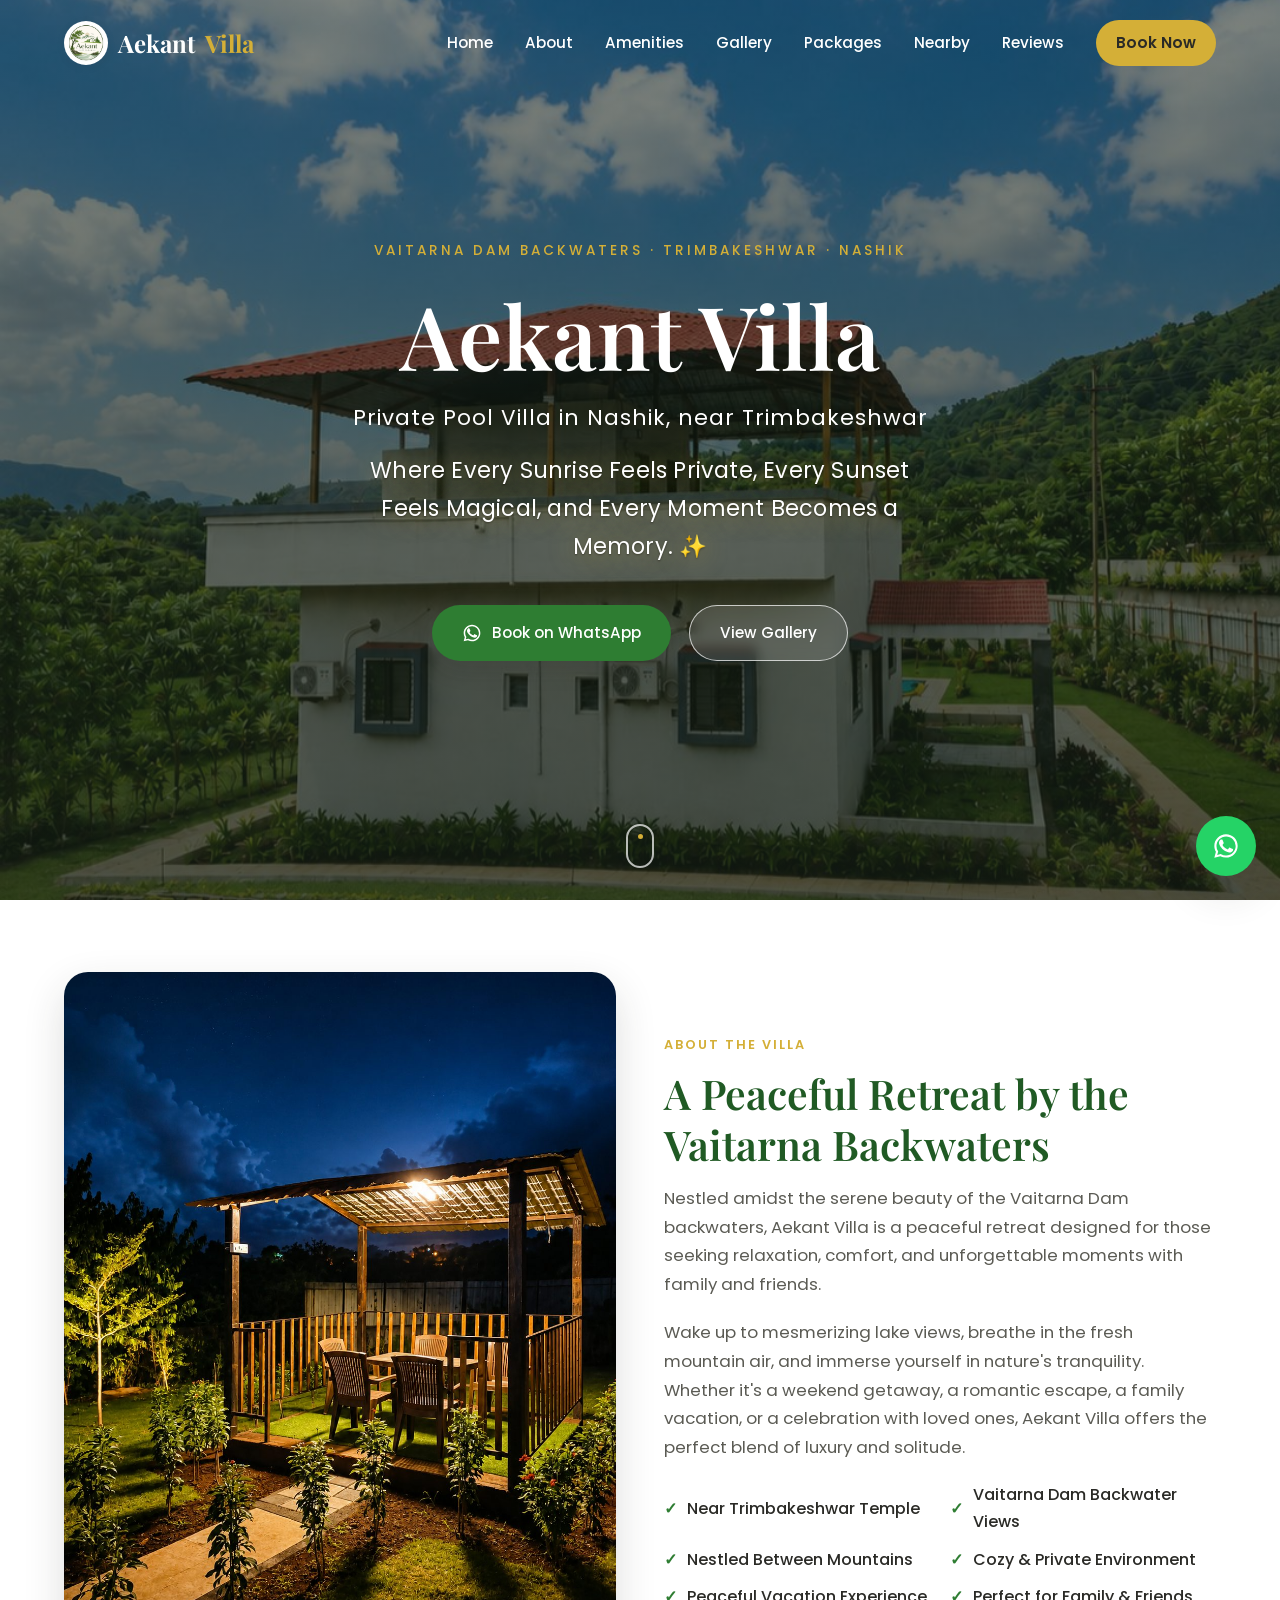
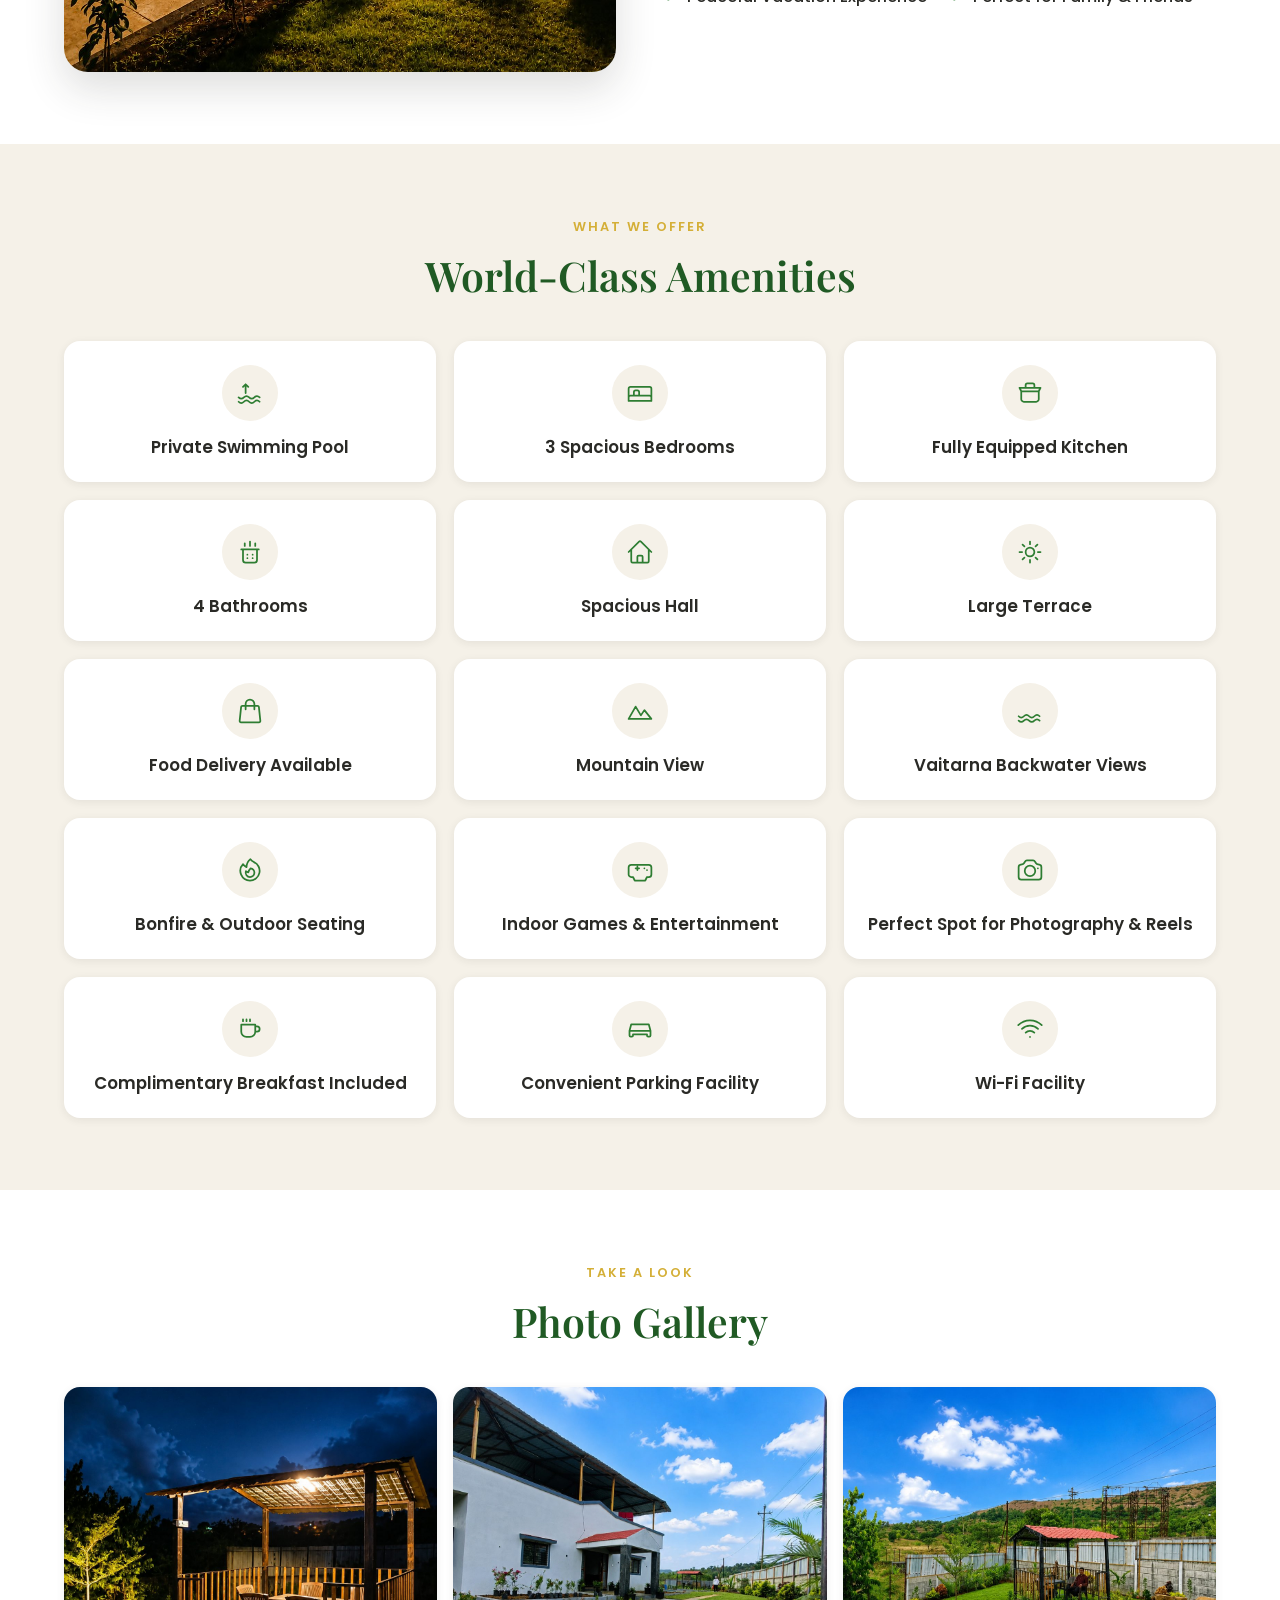
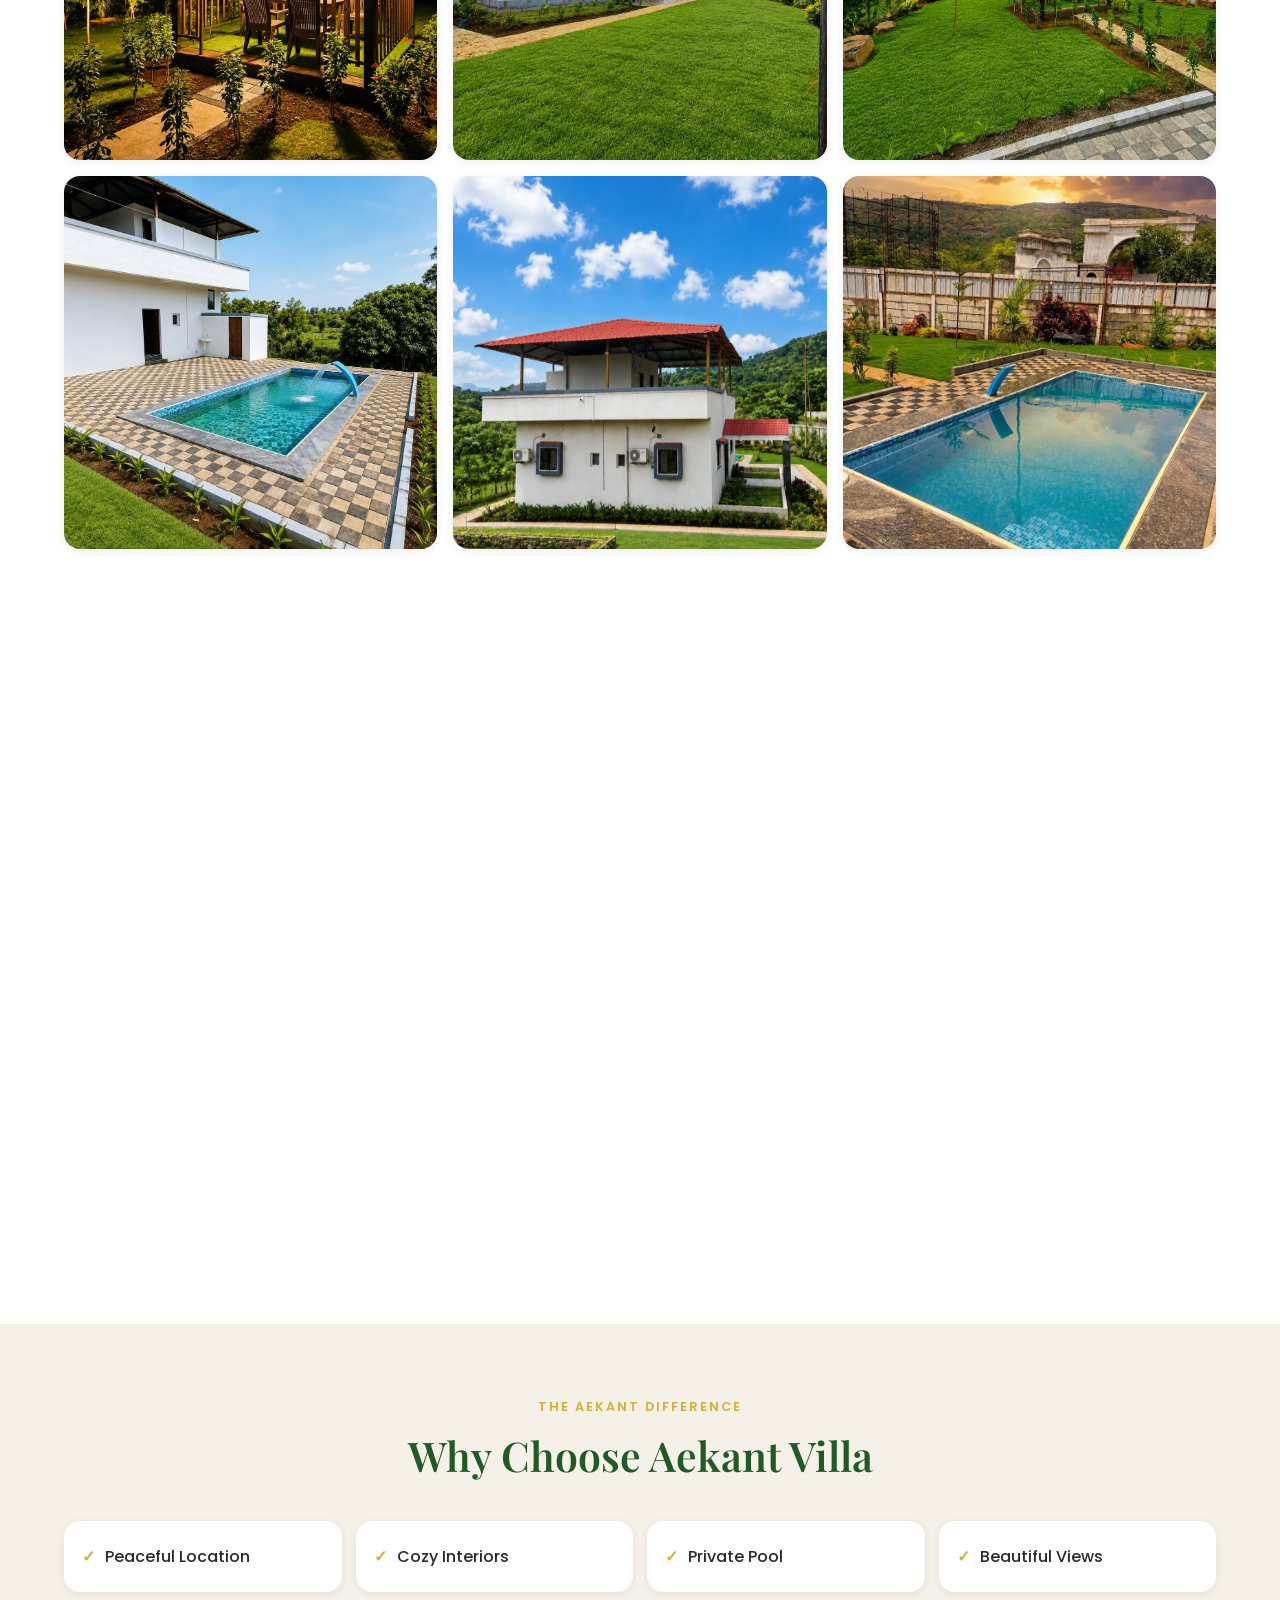
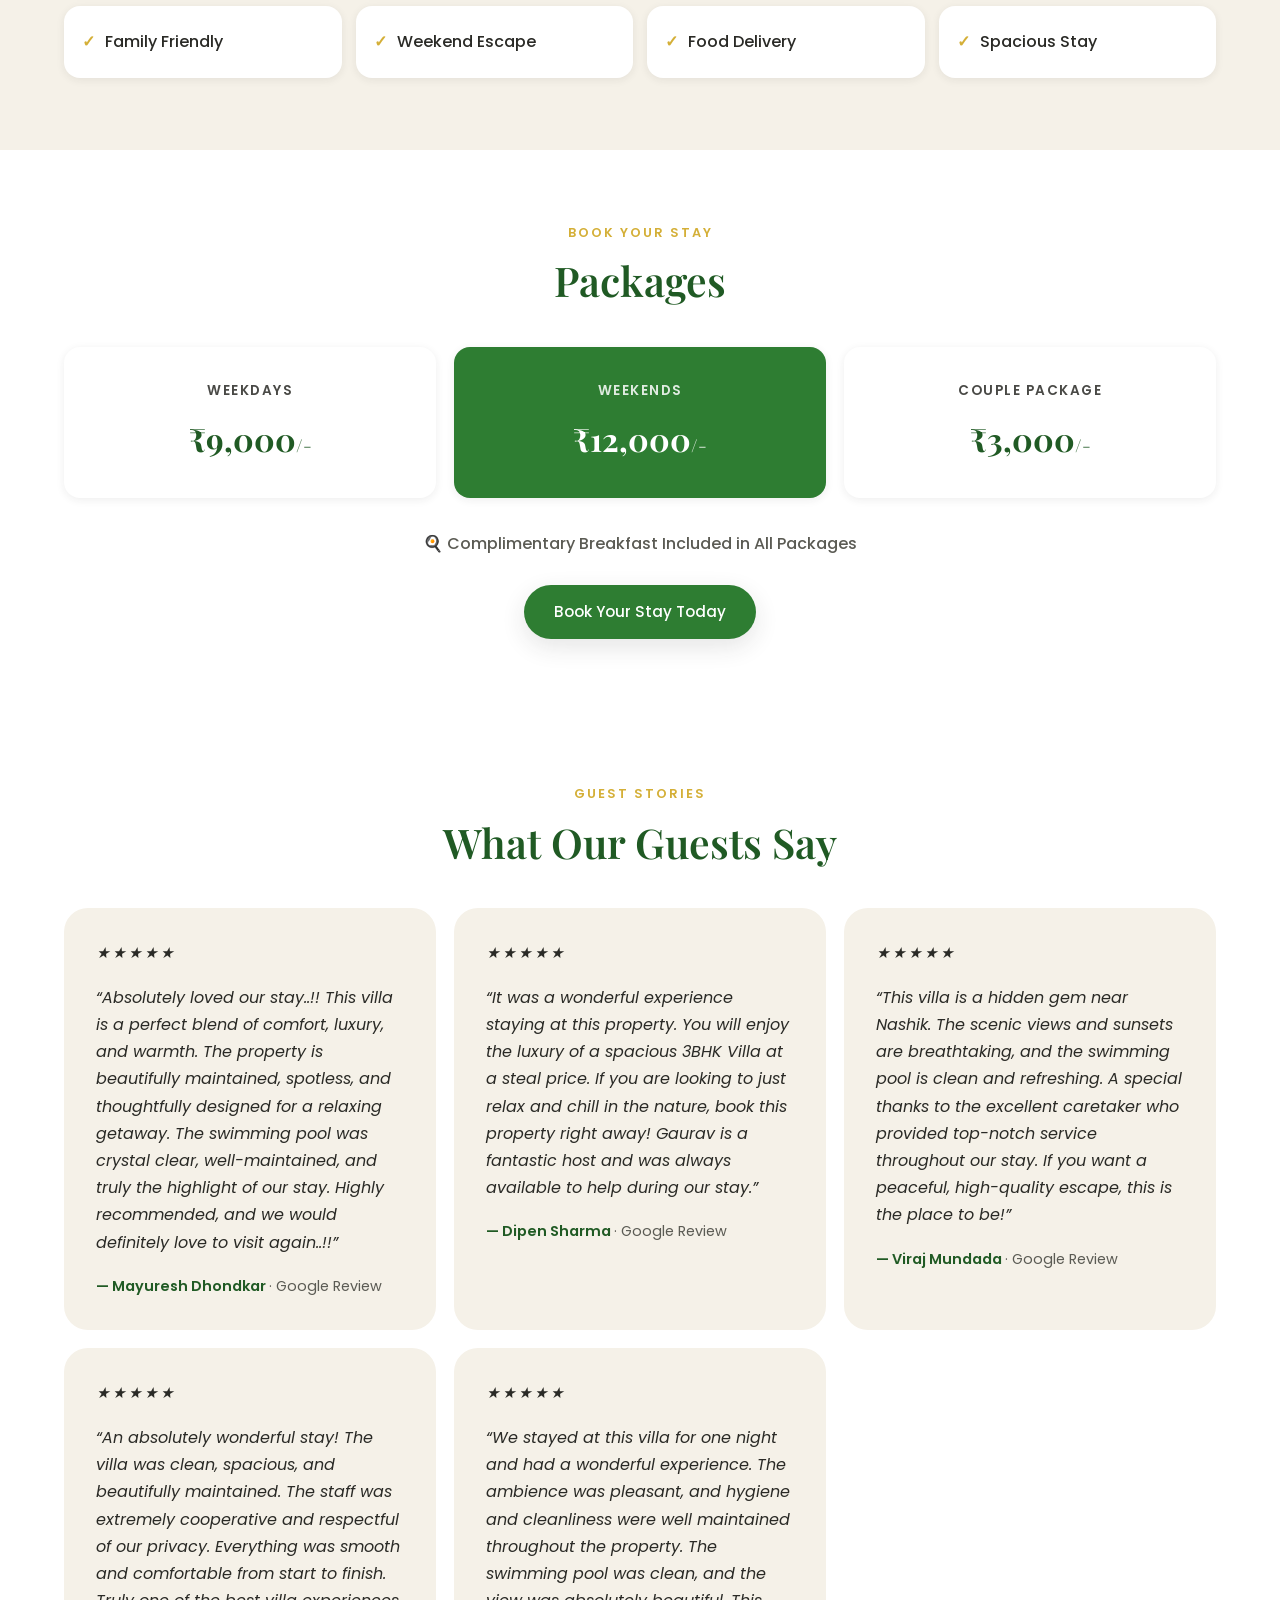
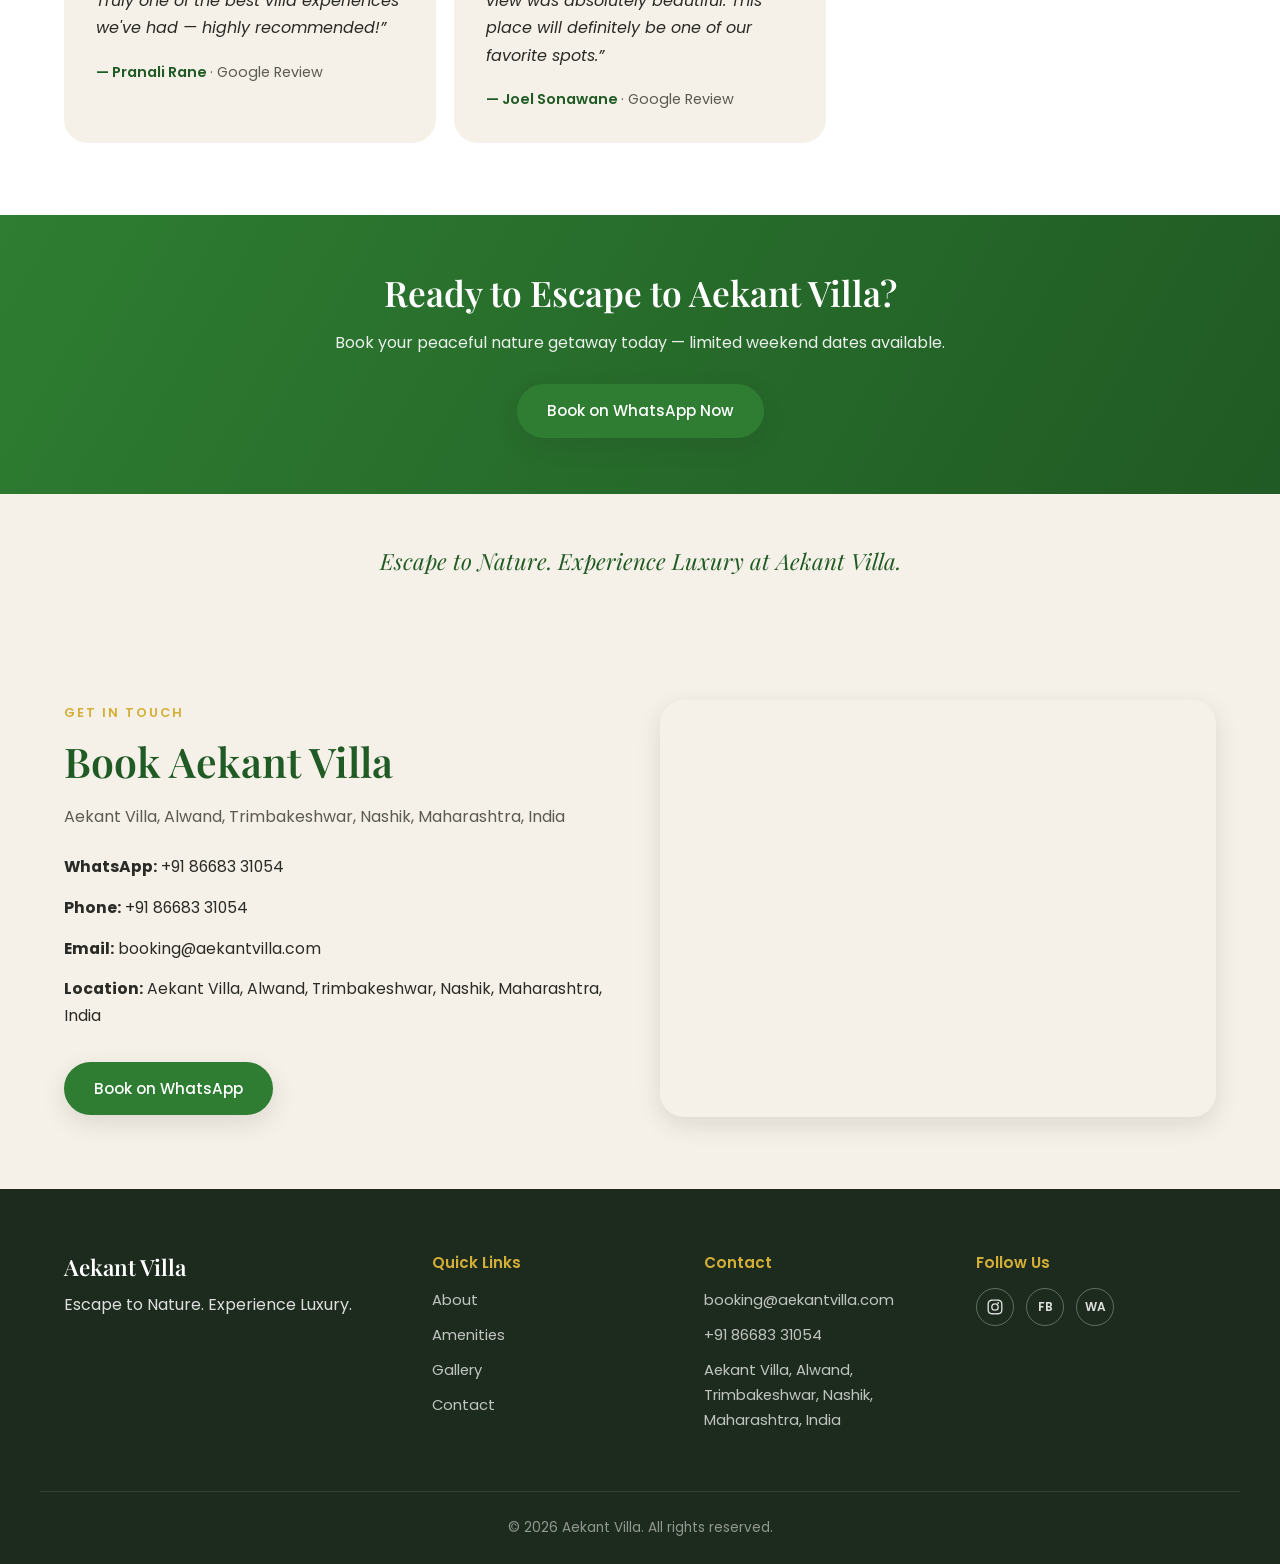
==== index.html @ cf2c3439 "Improve SEO: compress images, fix alt text, add sitemap and schema Image weight was the biggest rank" ====
<!DOCTYPE html>
<html lang="en">
<head>
<meta charset="UTF-8" />
<meta name="viewport" content="width=device-width, initial-scale=1.0" />
<title>Villa in Nashik With Private Pool | Aekant Villa</title>
<meta name="description" content="Private 3BHK villa with pool near Trimbakeshwar, Nashik. Mountain &amp; Vaitarna backwater views, 3.5 hrs from Mumbai. Book on WhatsApp: +91 86683 31054." />
<meta name="keywords" content="villa in Nashik with pool, private villa near Mumbai for weekend, Trimbakeshwar weekend getaway, Vaitarna backwaters resort, villa near Trimbakeshwar with swimming pool, 3BHK villa Nashik, corporate offsite villa near Nashik, couple stay near Nashik" />
<meta name="author" content="Aekant Villa" />
<link rel="canonical" href="https://surekhajagtap.github.io/aekantVilla/" />
<meta name="robots" content="index, follow, max-image-preview:large, max-snippet:-1" />

<!-- Geo targeting -->
<meta name="geo.region" content="IN-MH" />
<meta name="geo.placename" content="Trimbakeshwar, Nashik" />
<meta name="geo.position" content="19.8955;73.4791" />
<meta name="ICBM" content="19.8955, 73.4791" />

<!-- Open Graph -->
<meta property="og:title" content="Villa in Nashik With Private Pool | Aekant Villa" />
<meta property="og:description" content="Private 3BHK villa with pool near Trimbakeshwar, Nashik. Mountain &amp; Vaitarna backwater views, 3.5 hrs from Mumbai. Book on WhatsApp: +91 86683 31054." />
<meta property="og:type" content="website" />
<meta property="og:site_name" content="Aekant Villa" />
<meta property="og:locale" content="en_IN" />
<meta property="og:image" content="https://surekhajagtap.github.io/aekantVilla/images/og-cover.jpg" />
<meta property="og:image:width" content="1200" />
<meta property="og:image:height" content="630" />
<meta property="og:image:alt" content="Aekant Villa private swimming pool with mountain and Vaitarna backwater views near Trimbakeshwar, Nashik" />
<meta property="og:url" content="https://surekhajagtap.github.io/aekantVilla/" />

<!-- Twitter -->
<meta name="twitter:card" content="summary_large_image" />
<meta name="twitter:title" content="Villa in Nashik With Private Pool | Aekant Villa" />
<meta name="twitter:description" content="Private 3BHK villa with pool near Trimbakeshwar, Nashik. Mountain &amp; Vaitarna backwater views, 3.5 hrs from Mumbai. Book on WhatsApp: +91 86683 31054." />
<meta name="twitter:image" content="https://surekhajagtap.github.io/aekantVilla/images/og-cover.jpg" />
<meta name="twitter:image:alt" content="Aekant Villa private swimming pool with mountain and Vaitarna backwater views near Trimbakeshwar, Nashik" />

<!-- Favicon -->
<link rel="icon" href="favicon.ico" sizes="32x32" />
<link rel="icon" type="image/png" href="images/logo.png" sizes="256x256" />
<link rel="apple-touch-icon" href="images/logo.png" />

<!-- Fonts -->
<link rel="preconnect" href="https://fonts.googleapis.com" />
<link rel="preconnect" href="https://fonts.gstatic.com" crossorigin />
<link href="https://fonts.googleapis.com/css2?family=Playfair+Display:wght@500;600;700&family=Poppins:wght@300;400;500;600;700&display=swap" rel="stylesheet" />

<link rel="stylesheet" href="style.css" />

<!-- ============ STRUCTURED DATA (JSON-LD) ============ -->
<script type="application/ld+json">
{
  "@context": "https://schema.org",
  "@graph": [
    {
      "@type": [
        "LodgingBusiness",
        "VacationRental"
      ],
      "@id": "https://surekhajagtap.github.io/aekantVilla/#villa",
      "name": "Aekant Villa",
      "alternateName": "Aekant Villa Trimbakeshwar",
      "url": "https://surekhajagtap.github.io/aekantVilla/",
      "description": "Aekant Villa is a private 3-bedroom luxury villa with a private swimming pool at Alwand, Trimbakeshwar, Nashik — set beside the Vaitarna Dam backwaters with mountain views. Ideal for family getaways, corporate offsites, friends' trips and couples from Mumbai, Thane, Pune and Nashik.",
      "image": [
        "https://surekhajagtap.github.io/aekantVilla/images/hero.jpg",
        "https://surekhajagtap.github.io/aekantVilla/images/villa1.jpg",
        "https://surekhajagtap.github.io/aekantVilla/images/villa2.jpg",
        "https://surekhajagtap.github.io/aekantVilla/images/villa3.jpg"
      ],
      "logo": "https://surekhajagtap.github.io/aekantVilla/images/logo.png",
      "telephone": "+91-86683-31054",
      "email": "booking@aekantvilla.com",
      "priceRange": "₹3,000 - ₹12,000",
      "currenciesAccepted": "INR",
      "paymentAccepted": "Cash, UPI, Bank Transfer",
      "address": {
        "@type": "PostalAddress",
        "streetAddress": "Alwand, near Vaitarna Dam Backwaters",
        "addressLocality": "Trimbakeshwar",
        "addressRegion": "Maharashtra",
        "postalCode": "422212",
        "addressCountry": "IN"
      },
      "geo": {
        "@type": "GeoCoordinates",
        "latitude": 19.8955,
        "longitude": 73.4791
      },
      "hasMap": "https://maps.google.com/?q=Aekant+Villa+Alwand+Trimbakeshwar+Nashik",
      "checkinTime": "13:00",
      "checkoutTime": "11:00",
      "numberOfRooms": 3,
      "numberOfBedrooms": 3,
      "numberOfBathroomsTotal": 4,
      "petsAllowed": false,
      "smokingAllowed": false,
      "occupancy": {
        "@type": "QuantitativeValue",
        "minValue": 2,
        "maxValue": 12,
        "unitText": "guests"
      },
      "floorSize": {
        "@type": "QuantitativeValue",
        "unitCode": "FTK",
        "value": 2500
      },
      "amenityFeature": [
        {
          "@type": "LocationFeatureSpecification",
          "name": "Private Swimming Pool",
          "value": true
        },
        {
          "@type": "LocationFeatureSpecification",
          "name": "Mountain View",
          "value": true
        },
        {
          "@type": "LocationFeatureSpecification",
          "name": "Lake / Backwater View",
          "value": true
        },
        {
          "@type": "LocationFeatureSpecification",
          "name": "Bonfire and Outdoor Seating",
          "value": true
        },
        {
          "@type": "LocationFeatureSpecification",
          "name": "Complimentary Breakfast",
          "value": true
        },
        {
          "@type": "LocationFeatureSpecification",
          "name": "Free WiFi",
          "value": true
        },
        {
          "@type": "LocationFeatureSpecification",
          "name": "Free Parking",
          "value": true
        },
        {
          "@type": "LocationFeatureSpecification",
          "name": "Fully Equipped Kitchen",
          "value": true
        },
        {
          "@type": "LocationFeatureSpecification",
          "name": "Large Terrace",
          "value": true
        },
        {
          "@type": "LocationFeatureSpecification",
          "name": "Spacious Hall",
          "value": true
        },
        {
          "@type": "LocationFeatureSpecification",
          "name": "Indoor Games",
          "value": true
        },
        {
          "@type": "LocationFeatureSpecification",
          "name": "Food Delivery Available",
          "value": true
        },
        {
          "@type": "LocationFeatureSpecification",
          "name": "Air Conditioning",
          "value": true
        }
      ],
      "makesOffer": [
        {
          "@type": "Offer",
          "name": "Weekday Stay (Mon–Thu)",
          "description": "Entire 3BHK villa with private pool. Complimentary breakfast included.",
          "price": "9000",
          "priceCurrency": "INR",
          "availability": "https://schema.org/InStock",
          "url": "https://wa.me/918668331054",
          "priceSpecification": {
            "@type": "UnitPriceSpecification",
            "price": "9000",
            "priceCurrency": "INR",
            "unitCode": "DAY",
            "unitText": "per night"
          }
        },
        {
          "@type": "Offer",
          "name": "Weekend Stay (Fri–Sun)",
          "description": "Entire 3BHK villa with private pool. Complimentary breakfast included.",
          "price": "12000",
          "priceCurrency": "INR",
          "availability": "https://schema.org/InStock",
          "url": "https://wa.me/918668331054",
          "priceSpecification": {
            "@type": "UnitPriceSpecification",
            "price": "12000",
            "priceCurrency": "INR",
            "unitCode": "DAY",
            "unitText": "per night"
          }
        },
        {
          "@type": "Offer",
          "name": "Couple Package",
          "description": "One private bedroom for two guests with pool access and complimentary breakfast.",
          "price": "3000",
          "priceCurrency": "INR",
          "availability": "https://schema.org/InStock",
          "url": "https://wa.me/918668331054",
          "priceSpecification": {
            "@type": "UnitPriceSpecification",
            "price": "3000",
            "priceCurrency": "INR",
            "unitCode": "DAY",
            "unitText": "per night"
          }
        }
      ],
      "containsPlace": {
        "@type": "Accommodation",
        "name": "Entire Villa — 3 Bedrooms",
        "numberOfBedrooms": 3,
        "numberOfBathroomsTotal": 4,
        "occupancy": {
          "@type": "QuantitativeValue",
          "maxValue": 12,
          "unitText": "guests"
        }
      },
      "areaServed": [
        {
          "@type": "City",
          "name": "Mumbai"
        },
        {
          "@type": "City",
          "name": "Thane"
        },
        {
          "@type": "City",
          "name": "Pune"
        },
        {
          "@type": "City",
          "name": "Nashik"
        }
      ],
      "sameAs": [
        "https://www.instagram.com/aekant_villa/"
      ],
      "potentialAction": {
        "@type": "ReserveAction",
        "target": {
          "@type": "EntryPoint",
          "urlTemplate": "https://wa.me/918668331054",
          "actionPlatform": [
            "https://schema.org/DesktopWebPlatform",
            "https://schema.org/MobileWebPlatform"
          ]
        },
        "result": {
          "@type": "LodgingReservation",
          "name": "Book Aekant Villa"
        }
      },
      "aggregateRating": {
        "@type": "AggregateRating",
        "ratingValue": "5.0",
        "bestRating": "5",
        "reviewCount": "5"
      },
      "review": [
        {
          "@type": "Review",
          "author": {
            "@type": "Person",
            "name": "Mayuresh Dhondkar"
          },
          "reviewRating": {
            "@type": "Rating",
            "ratingValue": "5",
            "bestRating": "5"
          },
          "reviewBody": "Absolutely loved our stay. This villa is a perfect blend of comfort, luxury, and warmth. The swimming pool was crystal clear and truly the highlight of our stay."
        },
        {
          "@type": "Review",
          "author": {
            "@type": "Person",
            "name": "Dipen Sharma"
          },
          "reviewRating": {
            "@type": "Rating",
            "ratingValue": "5",
            "bestRating": "5"
          },
          "reviewBody": "You will enjoy the luxury of a spacious 3BHK villa at a steal price. If you are looking to just relax and chill in nature, book this property right away."
        },
        {
          "@type": "Review",
          "author": {
            "@type": "Person",
            "name": "Viraj Mundada"
          },
          "reviewRating": {
            "@type": "Rating",
            "ratingValue": "5",
            "bestRating": "5"
          },
          "reviewBody": "This villa is a hidden gem near Nashik. The scenic views and sunsets are breathtaking, and the swimming pool is clean and refreshing."
        },
        {
          "@type": "Review",
          "author": {
            "@type": "Person",
            "name": "Pranali Rane"
          },
          "reviewRating": {
            "@type": "Rating",
            "ratingValue": "5",
            "bestRating": "5"
          },
          "reviewBody": "The villa was clean, spacious, and beautifully maintained. Truly one of the best villa experiences we have had."
        },
        {
          "@type": "Review",
          "author": {
            "@type": "Person",
            "name": "Joel Sonawane"
          },
          "reviewRating": {
            "@type": "Rating",
            "ratingValue": "5",
            "bestRating": "5"
          },
          "reviewBody": "The ambience was pleasant, and hygiene and cleanliness were well maintained throughout the property. The pool was clean and the view absolutely beautiful."
        }
      ],
      "containedInPlace": {
        "@type": "Place",
        "name": "Vaitarna Dam Backwaters, Trimbakeshwar",
        "address": {
          "@type": "PostalAddress",
          "addressLocality": "Trimbakeshwar",
          "addressRegion": "Maharashtra",
          "addressCountry": "IN"
        }
      }
    },
    {
      "@type": "WebSite",
      "@id": "https://surekhajagtap.github.io/aekantVilla/#website",
      "url": "https://surekhajagtap.github.io/aekantVilla/",
      "name": "Aekant Villa",
      "publisher": {
        "@id": "https://surekhajagtap.github.io/aekantVilla/#villa"
      },
      "inLanguage": "en-IN"
    },
    {
      "@type": "FAQPage",
      "@id": "https://surekhajagtap.github.io/aekantVilla/#faq",
      "mainEntity": [
        {
          "@type": "Question",
          "name": "How far is Aekant Villa from Mumbai, Thane, Pune and Nashik?",
          "acceptedAnswer": {
            "@type": "Answer",
            "text": "Aekant Villa is roughly 3.5 hours from Mumbai, 3 hours from Thane, 4.5 hours from Pune and just 45 minutes from Nashik city, by road via Trimbakeshwar."
          }
        },
        {
          "@type": "Question",
          "name": "Does Aekant Villa have a private swimming pool?",
          "acceptedAnswer": {
            "@type": "Answer",
            "text": "Yes. Aekant Villa has a private swimming pool reserved exclusively for in-house guests, with mountain and Vaitarna backwater views."
          }
        },
        {
          "@type": "Question",
          "name": "What does it cost to book Aekant Villa per night?",
          "acceptedAnswer": {
            "@type": "Answer",
            "text": "Weekday nights are ₹9,000, weekend nights are ₹12,000 for the entire villa, and the couple package is ₹3,000 per night. Complimentary breakfast is included in every package."
          }
        },
        {
          "@type": "Question",
          "name": "How many guests can stay at Aekant Villa?",
          "acceptedAnswer": {
            "@type": "Answer",
            "text": "The villa has 3 spacious bedrooms and 4 bathrooms, plus a large hall and terrace, comfortably hosting families, groups of friends and corporate teams."
          }
        },
        {
          "@type": "Question",
          "name": "How do I book Aekant Villa?",
          "acceptedAnswer": {
            "@type": "Answer",
            "text": "Book directly on WhatsApp at +91 86683 31054 for the best available rate, or message @aekant_villa on Instagram or email booking@aekantvilla.com."
          }
        },
        {
          "@type": "Question",
          "name": "What is there to do near Aekant Villa?",
          "acceptedAnswer": {
            "@type": "Answer",
            "text": "The villa is close to the Trimbakeshwar Shiva Jyotirlinga Temple, the Vaitarna Dam backwaters, Pahine Waterfall, sunrise and sunset points, and scenic nature-walk trails."
          }
        }
      ]
    },
    {
      "@type": "BreadcrumbList",
      "@id": "https://surekhajagtap.github.io/aekantVilla/#breadcrumb",
      "itemListElement": [
        {
          "@type": "ListItem",
          "position": 1,
          "name": "Home",
          "item": "https://surekhajagtap.github.io/aekantVilla/"
        },
        {
          "@type": "ListItem",
          "position": 2,
          "name": "Photo Gallery",
          "item": "https://surekhajagtap.github.io/aekantVilla/gallery.html"
        }
      ]
    }
  ]
}
</script>
</head>
<body>

<!-- ============ NAVIGATION ============ -->
<header class="navbar" id="navbar">
  <div class="navbar__inner container">
    <a href="#home" class="navbar__logo">
      <img src="images/logo.png" alt="Aekant Villa logo" class="navbar__logo-img" width="44" height="44" />
      Aekant <span>Villa</span>
    </a>

    <nav class="navbar__nav" id="navMenu">
      <a href="#home" class="nav-link">Home</a>
      <a href="#about" class="nav-link">About</a>
      <a href="#amenities" class="nav-link">Amenities</a>
      <a href="#gallery" class="nav-link">Gallery</a>
      <a href="#packages" class="nav-link">Packages</a>
      <a href="#attractions" class="nav-link">Nearby</a>
      <a href="#testimonials" class="nav-link">Reviews</a>
      <a href="#contact" class="nav-link nav-link--cta">Book Now</a>
    </nav>

    <button class="navbar__toggle" id="navToggle" aria-label="Toggle navigation menu" aria-expanded="false" aria-controls="navMenu">
      <span></span><span></span><span></span>
    </button>
  </div>
</header>

<!-- ============ HERO ============ -->
<section class="hero" id="home">
  <div class="hero__overlay"></div>
  <img class="hero__bg" src="images/hero.jpg" alt="Aekant Villa on the Vaitarna Dam backwaters near Trimbakeshwar" width="1086" height="870" fetchpriority="high" decoding="async" />

  <div class="hero__content container">
    <p class="hero__eyebrow fade-in">Vaitarna Dam Backwaters &middot; Trimbakeshwar &middot; Nashik</p>
    <h1 class="hero__title fade-in">Aekant Villa<span class="hero__title-sub">Private Pool Villa in Nashik, near Trimbakeshwar</span></h1>
    <p class="hero__tagline fade-in">Where Every Sunrise Feels Private, Every Sunset Feels Magical, and Every Moment Becomes a Memory. &#10024;</p>

    <div class="hero__actions fade-in">
      <a href="https://wa.me/918668331054?text=Hi%2C%20I%27m%20interested%20in%20booking%20Aekant%20Villa" class="btn btn--whatsapp" target="_blank" rel="noopener">
        <svg viewBox="0 0 24 24" width="20" height="20" fill="currentColor" aria-hidden="true"><path d="M17.472 14.382c-.297-.149-1.758-.867-2.03-.967-.273-.099-.471-.148-.67.15-.197.297-.767.966-.94 1.164-.173.199-.347.223-.644.075-.297-.15-1.255-.463-2.39-1.475-.883-.788-1.48-1.761-1.653-2.059-.173-.297-.018-.458.13-.606.134-.133.298-.347.446-.52.149-.174.198-.298.298-.497.099-.198.05-.371-.025-.52-.075-.149-.669-1.612-.916-2.207-.242-.579-.487-.5-.669-.51-.173-.008-.371-.01-.57-.01-.198 0-.52.074-.792.372-.272.297-1.04 1.016-1.04 2.479 0 1.462 1.065 2.875 1.213 3.074.149.198 2.096 3.2 5.077 4.487.709.306 1.262.489 1.694.625.712.227 1.36.195 1.872.118.571-.085 1.758-.719 2.006-1.413.248-.694.248-1.289.173-1.413-.074-.124-.272-.198-.57-.347z"/><path d="M12.004 2.003c-5.523 0-10 4.477-10 10 0 1.766.464 3.484 1.345 4.997L2 22l5.145-1.312a9.96 9.96 0 0 0 4.859 1.238h.004c5.523 0 10-4.477 10-10s-4.477-9.925-10.004-9.925zm0 18.166h-.003a8.2 8.2 0 0 1-4.176-1.14l-.3-.178-3.05.778.815-2.97-.195-.306a8.19 8.19 0 0 1-1.257-4.353c0-4.535 3.69-8.223 8.23-8.223 2.2 0 4.267.857 5.822 2.413a8.17 8.17 0 0 1 2.409 5.816c-.002 4.535-3.691 8.163-8.195 8.163z"/></svg>
        Book on WhatsApp
      </a>
      <a href="#gallery" class="btn btn--outline">View Gallery</a>
    </div>
  </div>

  <a href="#about" class="hero__scroll" aria-label="Scroll to About section">
    <span class="hero__scroll-dot"></span>
  </a>
</section>

<!-- ============ ABOUT ============ -->
<section class="about section" id="about">
  <div class="container about__grid">
    <div class="about__image fade-in-up">
      <img src="images/villa1.jpg" alt="Lit wooden garden gazebo with dining seating at Aekant Villa, Trimbakeshwar, at night" loading="lazy" width="600" height="700" />
    </div>
    <div class="about__text fade-in-up">
      <p class="section-eyebrow">About the Villa</p>
      <h2 class="section-title">A Peaceful Retreat by the Vaitarna Backwaters</h2>
      <p class="about__desc">
        Nestled amidst the serene beauty of the Vaitarna Dam backwaters, Aekant Villa is a peaceful retreat
        designed for those seeking relaxation, comfort, and unforgettable moments with family and friends.
      </p>
      <p class="about__desc">
        Wake up to mesmerizing lake views, breathe in the fresh mountain air, and immerse yourself in nature's
        tranquility. Whether it's a weekend getaway, a romantic escape, a family vacation, or a celebration with
        loved ones, Aekant Villa offers the perfect blend of luxury and solitude.
      </p>

      <ul class="about__points">
        <li><span class="icon-check">&#10003;</span> Near Trimbakeshwar Temple</li>
        <li><span class="icon-check">&#10003;</span> Vaitarna Dam Backwater Views</li>
        <li><span class="icon-check">&#10003;</span> Nestled Between Mountains</li>
        <li><span class="icon-check">&#10003;</span> Cozy &amp; Private Environment</li>
        <li><span class="icon-check">&#10003;</span> Peaceful Vacation Experience</li>
        <li><span class="icon-check">&#10003;</span> Perfect for Family &amp; Friends</li>
      </ul>
    </div>
  </div>
</section>

<!-- ============ AMENITIES ============ -->
<section class="amenities section section--tinted" id="amenities">
  <div class="container">
    <div class="section-head fade-in-up">
      <p class="section-eyebrow">What We Offer</p>
      <h2 class="section-title">World-Class Amenities</h2>
    </div>

    <div class="amenities__grid">
      <div class="amenity-card fade-in-up">
        <div class="amenity-card__icon"><svg class="icon-svg" viewBox="0 0 24 24" fill="none" stroke="currentColor" stroke-width="1.5" stroke-linecap="round" stroke-linejoin="round"><path d="M2.25 15.75c1.5 1.5 3 1.5 4.5 0s3-1.5 4.5 0 3 1.5 4.5 0 3-1.5 4.5 0M2.25 19.5c1.5 1.5 3 1.5 4.5 0s3-1.5 4.5 0 3 1.5 4.5 0 3-1.5 4.5 0M8.25 12V4.5m0 0L6 6.75M8.25 4.5 10.5 6.75"/></svg></div>
        <h3>Private Swimming Pool</h3>
      </div>
      <div class="amenity-card fade-in-up">
        <div class="amenity-card__icon"><svg class="icon-svg" viewBox="0 0 24 24" fill="none" stroke="currentColor" stroke-width="1.5" stroke-linecap="round" stroke-linejoin="round"><path d="M2.25 18.75V8.25A1.5 1.5 0 0 1 3.75 6.75h16.5a1.5 1.5 0 0 1 1.5 1.5v10.5M2.25 18.75h19.5M2.25 18.75v-3a1.5 1.5 0 0 1 1.5-1.5h16.5a1.5 1.5 0 0 1 1.5 1.5v3M6.75 14.25v-3a1.5 1.5 0 0 1 1.5-1.5h1.5a1.5 1.5 0 0 1 1.5 1.5v3"/></svg></div>
        <h3>3 Spacious Bedrooms</h3>
      </div>
      <div class="amenity-card fade-in-up">
        <div class="amenity-card__icon"><svg class="icon-svg" viewBox="0 0 24 24" fill="none" stroke="currentColor" stroke-width="1.5" stroke-linecap="round" stroke-linejoin="round"><path d="M4.5 10.5h15M4.5 10.5v6.75a2.25 2.25 0 0 0 2.25 2.25h10.5a2.25 2.25 0 0 0 2.25-2.25V10.5M4.5 10.5 3 7.5h18l-1.5 3M8.25 7.5V5.25a1.5 1.5 0 0 1 1.5-1.5h4.5a1.5 1.5 0 0 1 1.5 1.5V7.5"/></svg></div>
        <h3>Fully Equipped Kitchen</h3>
      </div>
      <div class="amenity-card fade-in-up">
        <div class="amenity-card__icon"><svg class="icon-svg" viewBox="0 0 24 24" fill="none" stroke="currentColor" stroke-width="1.5" stroke-linecap="round" stroke-linejoin="round"><path d="M7.5 4.5v2.25M12 3v3.75M16.5 4.5v2.25M4.5 9.75h15M6 9.75v9a2.25 2.25 0 0 0 2.25 2.25h7.5A2.25 2.25 0 0 0 18 18.75v-9M9.75 14.25h.008v.008H9.75v-.008ZM14.25 14.25h.008v.008h-.008v-.008ZM9.75 17.25h.008v.008H9.75v-.008ZM14.25 17.25h.008v.008h-.008v-.008Z"/></svg></div>
        <h3>4 Bathrooms</h3>
      </div>
      <div class="amenity-card fade-in-up">
        <div class="amenity-card__icon"><svg class="icon-svg" viewBox="0 0 24 24" fill="none" stroke="currentColor" stroke-width="1.5" stroke-linecap="round" stroke-linejoin="round"><path d="m2.25 12 8.954-8.955c.44-.439 1.152-.439 1.591 0L21.75 12M4.5 9.75v10.125c0 .621.504 1.125 1.125 1.125H9.75v-4.875c0-.621.504-1.125 1.125-1.125h2.25c.621 0 1.125.504 1.125 1.125V21h4.125c.621 0 1.125-.504 1.125-1.125V9.75M8.25 21h8.25"/></svg></div>
        <h3>Spacious Hall</h3>
      </div>
      <div class="amenity-card fade-in-up">
        <div class="amenity-card__icon"><svg class="icon-svg" viewBox="0 0 24 24" fill="none" stroke="currentColor" stroke-width="1.5" stroke-linecap="round" stroke-linejoin="round"><path d="M12 3v2.25m6.364.386-1.591 1.591M21 12h-2.25m-.386 6.364-1.591-1.591M12 18.75V21m-4.773-4.227-1.591 1.591M5.25 12H3m4.227-4.773L5.636 5.636M15.75 12a3.75 3.75 0 1 1-7.5 0 3.75 3.75 0 0 1 7.5 0Z"/></svg></div>
        <h3>Large Terrace</h3>
      </div>
      <div class="amenity-card fade-in-up">
        <div class="amenity-card__icon"><svg class="icon-svg" viewBox="0 0 24 24" fill="none" stroke="currentColor" stroke-width="1.5" stroke-linecap="round" stroke-linejoin="round"><path d="M15.75 10.5V6a3.75 3.75 0 1 0-7.5 0v4.5m11.356-1.993 1.263 12c.07.665-.45 1.243-1.119 1.243H4.25a1.125 1.125 0 0 1-1.12-1.243l1.264-12A1.125 1.125 0 0 1 5.513 7.5h12.974c.576 0 1.059.435 1.119 1.007Z"/></svg></div>
        <h3>Food Delivery Available</h3>
      </div>
      <div class="amenity-card fade-in-up">
        <div class="amenity-card__icon"><svg class="icon-svg" viewBox="0 0 24 24" fill="none" stroke="currentColor" stroke-width="1.5" stroke-linecap="round" stroke-linejoin="round"><path d="m2.25 18.75 6-10.5 4.5 7.5 3-4.5 6 7.5H2.25Z"/></svg></div>
        <h3>Mountain View</h3>
      </div>
      <div class="amenity-card fade-in-up">
        <div class="amenity-card__icon"><svg class="icon-svg" viewBox="0 0 24 24" fill="none" stroke="currentColor" stroke-width="1.5" stroke-linecap="round" stroke-linejoin="round"><path d="M2.25 16.5c1.5 1.5 3 1.5 4.5 0s3-1.5 4.5 0 3 1.5 4.5 0 3-1.5 4.5 0M2.25 20.25c1.5 1.5 3 1.5 4.5 0s3-1.5 4.5 0 3 1.5 4.5 0 3-1.5 4.5 0"/></svg></div>
        <h3>Vaitarna Backwater Views</h3>
      </div>
      <div class="amenity-card fade-in-up">
        <div class="amenity-card__icon"><svg class="icon-svg" viewBox="0 0 24 24" fill="none" stroke="currentColor" stroke-width="1.5" stroke-linecap="round" stroke-linejoin="round"><path d="M15.362 5.214A8.252 8.252 0 0 1 12 21 8.25 8.25 0 0 1 6.038 7.048 8.287 8.287 0 0 0 9 9.6a8.983 8.983 0 0 1 3.361-6.867 8.21 8.21 0 0 0 3 2.48Z"/><path d="M12 18a3.75 3.75 0 0 0 .495-7.468 5.99 5.99 0 0 0-1.925 3.547 5.975 5.975 0 0 1-2.133-1.001A3.75 3.75 0 0 0 12 18Z"/></svg></div>
        <h3>Bonfire &amp; Outdoor Seating</h3>
      </div>
      <div class="amenity-card fade-in-up">
        <div class="amenity-card__icon"><svg class="icon-svg" viewBox="0 0 24 24" fill="none" stroke="currentColor" stroke-width="1.5" stroke-linecap="round" stroke-linejoin="round"><path d="M8.25 10.5h3M9.75 9v3M15.75 10.5h.008v.008h-.008V10.5Zm2.25 1.5h.008v.008h-.008V12ZM4.5 7.5h15a2.25 2.25 0 0 1 2.25 2.25v6a2.25 2.25 0 0 1-2.25 2.25h-1.5l-1.5 3h-9l-1.5-3h-1.5A2.25 2.25 0 0 1 2.25 15.75v-6A2.25 2.25 0 0 1 4.5 7.5Z"/></svg></div>
        <h3>Indoor Games &amp; Entertainment</h3>
      </div>
      <div class="amenity-card fade-in-up">
        <div class="amenity-card__icon"><svg class="icon-svg" viewBox="0 0 24 24" fill="none" stroke="currentColor" stroke-width="1.5" stroke-linecap="round" stroke-linejoin="round"><path d="M6.827 6.175A2.31 2.31 0 0 1 5.186 7.23c-.38.054-.757.112-1.134.175C2.999 7.58 2.25 8.507 2.25 9.574V18a2.25 2.25 0 0 0 2.25 2.25h15A2.25 2.25 0 0 0 21.75 18V9.574c0-1.067-.75-1.994-1.802-2.169a47.865 47.865 0 0 0-1.134-.175 2.31 2.31 0 0 1-1.64-1.055l-.822-1.316a2.192 2.192 0 0 0-1.736-1.039 48.774 48.774 0 0 0-5.232 0 2.192 2.192 0 0 0-1.736 1.039l-.821 1.316Z"/><path d="M16.5 12.75a4.5 4.5 0 1 1-9 0 4.5 4.5 0 0 1 9 0ZM18.75 10.5h.008v.008h-.008V10.5Z"/></svg></div>
        <h3>Perfect Spot for Photography &amp; Reels</h3>
      </div>
      <div class="amenity-card fade-in-up">
        <div class="amenity-card__icon"><svg class="icon-svg" viewBox="0 0 24 24" fill="none" stroke="currentColor" stroke-width="1.5" stroke-linecap="round" stroke-linejoin="round"><path d="M4.5 8.25h12v6a4.5 4.5 0 0 1-4.5 4.5h-3a4.5 4.5 0 0 1-4.5-4.5v-6ZM16.5 9.75h1.5a2.25 2.25 0 0 1 0 4.5h-1.5M6 3.75v1.5M9 3.75v1.5M12 3.75v1.5"/></svg></div>
        <h3>Complimentary Breakfast Included</h3>
      </div>
      <div class="amenity-card fade-in-up">
        <div class="amenity-card__icon"><svg class="icon-svg" viewBox="0 0 24 24" fill="none" stroke="currentColor" stroke-width="1.5" stroke-linecap="round" stroke-linejoin="round"><path d="M3 13.5 4.5 8h15l1.5 5.5M3 13.5v4a1 1 0 0 0 1 1h1a1 1 0 0 0 1-1v-1h12v1a1 1 0 0 0 1 1h1a1 1 0 0 0 1-1v-4M3 13.5h18M6.5 16.5h.01M17.5 16.5h.01"/></svg></div>
        <h3>Convenient Parking Facility</h3>
      </div>
      <div class="amenity-card fade-in-up">
        <div class="amenity-card__icon"><svg class="icon-svg" viewBox="0 0 24 24" fill="none" stroke="currentColor" stroke-width="1.5" stroke-linecap="round" stroke-linejoin="round"><path d="M8.288 15.038a5.25 5.25 0 0 1 7.424 0M5.106 11.856c3.807-3.808 9.98-3.808 13.788 0M1.924 8.674c5.565-5.565 14.587-5.565 20.152 0M12 18.75h.008v.008H12v-.008Z"/></svg></div>
        <h3>Wi-Fi Facility</h3>
      </div>
    </div>
  </div>
</section>

<!-- ============ GALLERY ============ -->
<section class="gallery section" id="gallery">
  <div class="container">
    <div class="section-head fade-in-up">
      <p class="section-eyebrow">Take a Look</p>
      <h2 class="section-title">Photo Gallery</h2>
    </div>

    <div class="gallery__grid">
      <button class="gallery__item fade-in-up" data-full="images/villa1.jpg">
        <img src="images/villa1.jpg" alt="Illuminated garden gazebo with seating at Aekant Villa, Nashik" loading="lazy" width="500" height="500" />
      </button>
      <button class="gallery__item fade-in-up" data-full="images/villa2.jpg">
        <img src="images/villa2.jpg" alt="Aekant Villa exterior with landscaped lawn near Trimbakeshwar, Nashik" loading="lazy" width="500" height="500" />
      </button>
      <button class="gallery__item fade-in-up" data-full="images/villa3.jpg">
        <img src="images/villa3.jpg" alt="Garden lawn and gazebo with mountain views at Aekant Villa, Nashik" loading="lazy" width="500" height="500" />
      </button>
      <button class="gallery__item fade-in-up" data-full="images/villa4.jpg">
        <img src="images/villa4.jpg" alt="Private swimming pool with fountain at Aekant Villa, Trimbakeshwar" loading="lazy" width="500" height="500" />
      </button>
      <button class="gallery__item fade-in-up" data-full="images/villa5.jpg">
        <img src="images/villa5.jpg" alt="Aekant Villa exterior with open terrace and mountain backdrop" loading="lazy" width="500" height="500" />
      </button>
      <button class="gallery__item fade-in-up" data-full="images/villa6.jpg">
        <img src="images/villa6.jpg" alt="Private pool at sunset with mountain views, Aekant Villa near Vaitarna Dam" loading="lazy" width="500" height="500" />
      </button>
    </div>

    <div class="gallery__more fade-in-up">
      <a href="gallery.html" class="btn btn--outline btn--outline-dark">View More Photos</a>
    </div>
  </div>
</section>

<!-- ============ LIGHTBOX ============ -->
<div class="lightbox" id="lightbox" role="dialog" aria-modal="true" aria-label="Image preview" hidden>
  <button class="lightbox__close" id="lightboxClose" aria-label="Close image preview">&times;</button>
  <button class="lightbox__nav lightbox__nav--prev" id="lightboxPrev" aria-label="Previous image">&#8249;</button>
  <img class="lightbox__image" id="lightboxImage" src="" alt="" />
  <button class="lightbox__nav lightbox__nav--next" id="lightboxNext" aria-label="Next image">&#8250;</button>
</div>

<!-- ============ VIDEO GALLERY (hidden) ============ -->
<!--
  Hidden until real video files are in place. The three sources below all
  returned 404: videos/ holds three "WhatsApp Video 2026-07-05 ..." clips
  instead, and images/pool.jpg + images/terrace.jpg do not exist either.

  To restore: rename the clips to clean lowercase-hyphen filenames, point the
  three <source> tags at them, set posters to real images, then add VideoObject
  structured data to the JSON-LD block in <head>.

<section class="videos section section--tinted" id="videos">
  <div class="container">
    <div class="section-head fade-in-up">
      <p class="section-eyebrow">Watch &amp; Explore</p>
      <h2 class="section-title">Video Gallery</h2>
    </div>

    <div class="videos__grid">
      <div class="video-card fade-in-up">
        <video controls preload="none" poster="images/villa1.jpg">
          <source src="videos/villa-tour.mp4" type="video/mp4" />
          Your browser does not support the video tag.
        </video>
        <h3>Villa Tour</h3>
      </div>
      <div class="video-card fade-in-up">
        <video controls preload="none" poster="images/pool.jpg">
          <source src="videos/pool.mp4" type="video/mp4" />
          Your browser does not support the video tag.
        </video>
        <h3>Pool &amp; Outdoors</h3>
      </div>
      <div class="video-card fade-in-up">
        <video controls preload="none" poster="images/terrace.jpg">
          <source src="videos/drone.mp4" type="video/mp4" />
          Your browser does not support the video tag.
        </video>
        <h3>Drone View</h3>
      </div>
    </div>
  </div>
</section>
-->

<!-- ============ NEARBY ATTRACTIONS ============ -->
<section class="attractions section" id="attractions">
  <div class="container">
    <div class="section-head fade-in-up">
      <p class="section-eyebrow">Explore the Area</p>
      <h2 class="section-title">Nearby Attractions</h2>
    </div>

    <div class="attractions__grid">
      <div class="attraction-card fade-in-up">
        <div class="attraction-card__icon"><svg class="icon-svg" viewBox="0 0 24 24" fill="none" stroke="currentColor" stroke-width="1.5" stroke-linecap="round" stroke-linejoin="round"><path d="M12 21v-8.25M15.75 21v-8.25M8.25 21v-8.25M3 9l9-6 9 6m-1.5 12V10.332A48.36 48.36 0 0 0 12 9.75c-2.551 0-5.056.2-7.5.582V21M3 21h18M12.75 6.75h.007v.008h-.007V6.75Z"/></svg></div>
        <h3>Trimbakeshwar Shiva Jyotirlinga Temple</h3>
      </div>
      <div class="attraction-card fade-in-up">
        <div class="attraction-card__icon"><svg class="icon-svg" viewBox="0 0 24 24" fill="none" stroke="currentColor" stroke-width="1.5" stroke-linecap="round" stroke-linejoin="round"><path d="M3 21h18M4.5 21V9.75L12 4.5l7.5 5.25V21M9 21v-6h6v6"/></svg></div>
        <h3>Vaitarna Dam</h3>
      </div>
      <div class="attraction-card fade-in-up">
        <div class="attraction-card__icon"><svg class="icon-svg" viewBox="0 0 24 24" fill="none" stroke="currentColor" stroke-width="1.5" stroke-linecap="round" stroke-linejoin="round"><path d="M12 21a7.5 7.5 0 0 0 5.7-12.4L12 2.25 6.3 8.6A7.5 7.5 0 0 0 12 21Z"/></svg></div>
        <h3>Pahine Waterfall</h3>
      </div>
      <div class="attraction-card fade-in-up">
        <div class="attraction-card__icon"><svg class="icon-svg" viewBox="0 0 24 24" fill="none" stroke="currentColor" stroke-width="1.5" stroke-linecap="round" stroke-linejoin="round"><path d="m2.25 18.75 6-10.5 4.5 7.5 3-4.5 6 7.5H2.25Z"/></svg></div>
        <h3>Mountain Views</h3>
      </div>
      <div class="attraction-card fade-in-up">
        <div class="attraction-card__icon"><svg class="icon-svg" viewBox="0 0 24 24" fill="none" stroke="currentColor" stroke-width="1.5" stroke-linecap="round" stroke-linejoin="round"><path d="M9 6.75V15m6-6v8.25m.503 3.498 4.875-2.437c.381-.19.622-.58.622-1.006V4.82c0-.836-.88-1.38-1.628-1.006l-3.869 1.934c-.317.159-.69.159-1.006 0L9.503 3.252a1.125 1.125 0 0 0-1.006 0L3.622 5.689C3.24 5.88 3 6.27 3 6.695V19.18c0 .836.88 1.38 1.628 1.006l3.869-1.934c.317-.159.69-.159 1.006 0l4.994 2.497c.317.158.69.158 1.006 0Z"/></svg></div>
        <h3>Nature Walks</h3>
      </div>
      <div class="attraction-card fade-in-up">
        <div class="attraction-card__icon"><svg class="icon-svg" viewBox="0 0 24 24" fill="none" stroke="currentColor" stroke-width="1.5" stroke-linecap="round" stroke-linejoin="round"><path d="M12 3v6m6.364.636-1.06 1.06M6.696 9.696l-1.06-1.06M21 15.75h-2.25M5.25 15.75H3m14.834 0a5.834 5.834 0 1 0-11.668 0M3.75 19.5h16.5"/></svg></div>
        <h3>Sunrise &amp; Sunset Points</h3>
      </div>
    </div>
  </div>
</section>

<!-- ============ WHY CHOOSE US ============ -->
<section class="why section section--tinted" id="why">
  <div class="container">
    <div class="section-head fade-in-up">
      <p class="section-eyebrow">The Aekant Difference</p>
      <h2 class="section-title">Why Choose Aekant Villa</h2>
    </div>

    <div class="why__grid">
      <div class="why-card fade-in-up"><span>&#10003;</span> Peaceful Location</div>
      <div class="why-card fade-in-up"><span>&#10003;</span> Cozy Interiors</div>
      <div class="why-card fade-in-up"><span>&#10003;</span> Private Pool</div>
      <div class="why-card fade-in-up"><span>&#10003;</span> Beautiful Views</div>
      <div class="why-card fade-in-up"><span>&#10003;</span> Family Friendly</div>
      <div class="why-card fade-in-up"><span>&#10003;</span> Weekend Escape</div>
      <div class="why-card fade-in-up"><span>&#10003;</span> Food Delivery</div>
      <div class="why-card fade-in-up"><span>&#10003;</span> Spacious Stay</div>
    </div>
  </div>
</section>

<!-- ============ PACKAGES ============ -->
<section class="packages section" id="packages">
  <div class="container">
    <div class="section-head fade-in-up">
      <p class="section-eyebrow">Book Your Stay</p>
      <h2 class="section-title">Packages</h2>
    </div>

    <div class="packages__grid">
      <div class="package-card fade-in-up">
        <p class="package-card__label">Weekdays</p>
        <p class="package-card__price">&#8377;9,000<span>/-</span></p>
      </div>
      <div class="package-card package-card--featured fade-in-up">
        <p class="package-card__label">Weekends</p>
        <p class="package-card__price">&#8377;12,000<span>/-</span></p>
      </div>
      <div class="package-card fade-in-up">
        <p class="package-card__label">Couple Package</p>
        <p class="package-card__price">&#8377;3,000<span>/-</span></p>
      </div>
    </div>

    <p class="packages__note fade-in-up">&#127859; Complimentary Breakfast Included in All Packages</p>

    <div class="packages__cta fade-in-up">
      <a href="https://wa.me/918668331054?text=Hi%2C%20I%27m%20interested%20in%20booking%20Aekant%20Villa" class="btn btn--whatsapp" target="_blank" rel="noopener">
        Book Your Stay Today
      </a>
    </div>
  </div>
</section>

<!-- ============ TESTIMONIALS ============ -->
<section class="testimonials section" id="testimonials">
  <div class="container">
    <div class="section-head fade-in-up">
      <p class="section-eyebrow">Guest Stories</p>
      <h2 class="section-title">What Our Guests Say</h2>
    </div>

    <div class="testimonials__grid">
      <blockquote class="testimonial-card fade-in-up">
        <p class="testimonial-card__rating" aria-label="5 out of 5 stars">&#9733;&#9733;&#9733;&#9733;&#9733;</p>
        <p>&ldquo;Absolutely loved our stay..!! This villa is a perfect blend of comfort, luxury, and warmth. The property is beautifully maintained, spotless, and thoughtfully designed for a relaxing getaway. The swimming pool was crystal clear, well-maintained, and truly the highlight of our stay. Highly recommended, and we would definitely love to visit again..!!&rdquo;</p>
        <footer>&mdash; Mayuresh Dhondkar <span>&middot; Google Review</span></footer>
      </blockquote>
      <blockquote class="testimonial-card fade-in-up">
        <p class="testimonial-card__rating" aria-label="5 out of 5 stars">&#9733;&#9733;&#9733;&#9733;&#9733;</p>
        <p>&ldquo;It was a wonderful experience staying at this property. You will enjoy the luxury of a spacious 3BHK Villa at a steal price. If you are looking to just relax and chill in the nature, book this property right away! Gaurav is a fantastic host and was always available to help during our stay.&rdquo;</p>
        <footer>&mdash; Dipen Sharma <span>&middot; Google Review</span></footer>
      </blockquote>
      <blockquote class="testimonial-card fade-in-up">
        <p class="testimonial-card__rating" aria-label="5 out of 5 stars">&#9733;&#9733;&#9733;&#9733;&#9733;</p>
        <p>&ldquo;This villa is a hidden gem near Nashik. The scenic views and sunsets are breathtaking, and the swimming pool is clean and refreshing. A special thanks to the excellent caretaker who provided top-notch service throughout our stay. If you want a peaceful, high-quality escape, this is the place to be!&rdquo;</p>
        <footer>&mdash; Viraj Mundada <span>&middot; Google Review</span></footer>
      </blockquote>
      <blockquote class="testimonial-card fade-in-up">
        <p class="testimonial-card__rating" aria-label="5 out of 5 stars">&#9733;&#9733;&#9733;&#9733;&#9733;</p>
        <p>&ldquo;An absolutely wonderful stay! The villa was clean, spacious, and beautifully maintained. The staff was extremely cooperative and respectful of our privacy. Everything was smooth and comfortable from start to finish. Truly one of the best villa experiences we've had &mdash; highly recommended!&rdquo;</p>
        <footer>&mdash; Pranali Rane <span>&middot; Google Review</span></footer>
      </blockquote>
      <blockquote class="testimonial-card fade-in-up">
        <p class="testimonial-card__rating" aria-label="5 out of 5 stars">&#9733;&#9733;&#9733;&#9733;&#9733;</p>
        <p>&ldquo;We stayed at this villa for one night and had a wonderful experience. The ambience was pleasant, and hygiene and cleanliness were well maintained throughout the property. The swimming pool was clean, and the view was absolutely beautiful. This place will definitely be one of our favorite spots.&rdquo;</p>
        <footer>&mdash; Joel Sonawane <span>&middot; Google Review</span></footer>
      </blockquote>
    </div>
  </div>
</section>

<!-- ============ CTA STRIP ============ -->
<section class="cta-strip">
  <div class="container cta-strip__inner fade-in-up">
    <h2>Ready to Escape to Aekant Villa?</h2>
    <p>Book your peaceful nature getaway today &mdash; limited weekend dates available.</p>
    <a href="https://wa.me/918668331054?text=Hi%2C%20I%27m%20interested%20in%20booking%20Aekant%20Villa" class="btn btn--whatsapp" target="_blank" rel="noopener">Book on WhatsApp Now</a>
  </div>
</section>

<!-- ============ SIGNATURE LINE ============ -->
<section class="signature">
  <div class="container">
    <p class="signature__text fade-in-up">Escape to Nature. Experience Luxury at Aekant Villa.</p>
  </div>
</section>

<!-- ============ CONTACT ============ -->
<section class="contact section section--tinted" id="contact">
  <div class="container contact__grid">
    <div class="contact__info fade-in-up">
      <p class="section-eyebrow">Get In Touch</p>
      <h2 class="section-title">Book Aekant Villa</h2>
      <p class="contact__desc">Aekant Villa, Alwand, Trimbakeshwar, Nashik, Maharashtra, India</p>

      <ul class="contact__list">
        <li>
          <strong>WhatsApp:</strong>
          <a href="https://wa.me/918668331054" target="_blank" rel="noopener">+91 86683 31054</a>
        </li>
        <li>
          <strong>Phone:</strong>
          <a href="tel:+918668331054">+91 86683 31054</a>
        </li>
        <li>
          <strong>Email:</strong>
          <a href="mailto:booking@aekantvilla.com">booking@aekantvilla.com</a>
        </li>
        <li>
          <strong>Location:</strong>
          Aekant Villa, Alwand, Trimbakeshwar, Nashik, Maharashtra, India
        </li>
      </ul>

      <a href="https://wa.me/918668331054?text=Hi%2C%20I%27m%20interested%20in%20booking%20Aekant%20Villa" class="btn btn--whatsapp" target="_blank" rel="noopener">
        Book on WhatsApp
      </a>
    </div>

    <div class="contact__map fade-in-up">
      <!-- TODO: Replace src with your actual Google Maps embed link -->
      <iframe
        title="Aekant Villa Location Map"
        src="https://www.google.com/maps/embed?pb=REPLACE_WITH_YOUR_EMBED_LINK"
        loading="lazy"
        referrerpolicy="no-referrer-when-downgrade"
        allowfullscreen>
      </iframe>
    </div>
  </div>
</section>

<!-- ============ FOOTER ============ -->
<footer class="footer">
  <div class="container footer__grid">
    <div class="footer__brand">
      <h3>Aekant Villa</h3>
      <p>Escape to Nature. Experience Luxury.</p>
    </div>

    <div class="footer__links">
      <h4>Quick Links</h4>
      <a href="#about">About</a>
      <a href="#amenities">Amenities</a>
      <a href="#gallery">Gallery</a>
      <a href="#contact">Contact</a>
    </div>

    <div class="footer__contact">
      <h4>Contact</h4>
      <a href="mailto:booking@aekantvilla.com">booking@aekantvilla.com</a>
      <a href="tel:+918668331054">+91 86683 31054</a>
      <p>Aekant Villa, Alwand, Trimbakeshwar, Nashik, Maharashtra, India  </p>
    </div>

    <div class="footer__social">
      <h4>Follow Us</h4>
      <div class="footer__social-icons">
        <a href="https://www.instagram.com/aekant_villa/" target="_blank" rel="noopener" aria-label="Follow Aekant Villa on Instagram">
          <svg viewBox="0 0 24 24" width="18" height="18" fill="currentColor" aria-hidden="true"><path d="M12 2c-2.72 0-3.06.01-4.12.06-1.06.05-1.79.22-2.43.47-.66.26-1.22.6-1.77 1.16-.56.55-.9 1.11-1.16 1.77-.25.64-.42 1.37-.47 2.43C2 8.94 2 9.28 2 12s.01 3.06.06 4.12c.05 1.06.22 1.79.47 2.43.26.66.6 1.22 1.16 1.77.55.56 1.11.9 1.77 1.16.64.25 1.37.42 2.43.47C8.94 22 9.28 22 12 22s3.06-.01 4.12-.06c1.06-.05 1.79-.22 2.43-.47.66-.26 1.22-.6 1.77-1.16.56-.55.9-1.11 1.16-1.77.25-.64.42-1.37.47-2.43.05-1.06.06-1.4.06-4.12s-.01-3.06-.06-4.12c-.05-1.06-.22-1.79-.47-2.43-.26-.66-.6-1.22-1.16-1.77-.55-.56-1.11-.9-1.77-1.16-.64-.25-1.37-.42-2.43-.47C15.06 2.01 14.72 2 12 2zm0 1.8c2.67 0 2.99.01 4.04.06.98.04 1.51.21 1.86.35.47.18.8.4 1.15.75.35.35.57.68.75 1.15.14.35.31.88.35 1.86.05 1.05.06 1.37.06 4.04s-.01 2.99-.06 4.04c-.04.98-.21 1.51-.35 1.86-.18.47-.4.8-.75 1.15-.35.35-.68.57-1.15.75-.35.14-.88.31-1.86.35-1.05.05-1.37.06-4.04.06s-2.99-.01-4.04-.06c-.98-.04-1.51-.21-1.86-.35-.47-.18-.8-.4-1.15-.75-.35-.35-.57-.68-.75-1.15-.14-.35-.31-.88-.35-1.86C3.8 14.99 3.8 14.67 3.8 12s.01-2.99.06-4.04c.04-.98.21-1.51.35-1.86.18-.47.4-.8.75-1.15.35-.35.68-.57 1.15-.75.35-.14.88-.31 1.86-.35C9.01 3.8 9.33 3.8 12 3.8zm0 3.05a5.15 5.15 0 1 0 0 10.3 5.15 5.15 0 0 0 0-10.3zm0 8.5a3.35 3.35 0 1 1 0-6.7 3.35 3.35 0 0 1 0 6.7zm5.36-8.7a1.2 1.2 0 1 1-2.4 0 1.2 1.2 0 0 1 2.4 0z"/></svg>
        </a>
        <a href="#" aria-label="Aekant Villa on Facebook">FB</a>
        <a href="https://wa.me/918668331054" aria-label="Aekant Villa on WhatsApp">WA</a>
      </div>
    </div>
  </div>

  <div class="footer__bottom">
    <p>&copy; <span id="year"></span> Aekant Villa. All rights reserved.</p>
  </div>
</footer>

<!-- ============ FLOATING WHATSAPP BUTTON ============ -->
<a href="https://wa.me/918668331054?text=Hi%2C%20I%27m%20interested%20in%20booking%20Aekant%20Villa" class="fab-whatsapp" target="_blank" rel="noopener" aria-label="Chat with us on WhatsApp">
  <svg viewBox="0 0 24 24" width="28" height="28" fill="currentColor" aria-hidden="true"><path d="M17.472 14.382c-.297-.149-1.758-.867-2.03-.967-.273-.099-.471-.148-.67.15-.197.297-.767.966-.94 1.164-.173.199-.347.223-.644.075-.297-.15-1.255-.463-2.39-1.475-.883-.788-1.48-1.761-1.653-2.059-.173-.297-.018-.458.13-.606.134-.133.298-.347.446-.52.149-.174.198-.298.298-.497.099-.198.05-.371-.025-.52-.075-.149-.669-1.612-.916-2.207-.242-.579-.487-.5-.669-.51-.173-.008-.371-.01-.57-.01-.198 0-.52.074-.792.372-.272.297-1.04 1.016-1.04 2.479 0 1.462 1.065 2.875 1.213 3.074.149.198 2.096 3.2 5.077 4.487.709.306 1.262.489 1.694.625.712.227 1.36.195 1.872.118.571-.085 1.758-.719 2.006-1.413.248-.694.248-1.289.173-1.413-.074-.124-.272-.198-.57-.347z"/><path d="M12.004 2.003c-5.523 0-10 4.477-10 10 0 1.766.464 3.484 1.345 4.997L2 22l5.145-1.312a9.96 9.96 0 0 0 4.859 1.238h.004c5.523 0 10-4.477 10-10s-4.477-9.925-10.004-9.925zm0 18.166h-.003a8.2 8.2 0 0 1-4.176-1.14l-.3-.178-3.05.778.815-2.97-.195-.306a8.19 8.19 0 0 1-1.257-4.353c0-4.535 3.69-8.223 8.23-8.223 2.2 0 4.267.857 5.822 2.413a8.17 8.17 0 0 1 2.409 5.816c-.002 4.535-3.691 8.163-8.195 8.163z"/></svg>
</a>

<!-- ============ SCROLL TO TOP ============ -->
<button class="scroll-top" id="scrollTop" aria-label="Scroll to top" hidden>&#8593;</button>

<script src="js/manifest.js"></script>
<script src="js/script.js"></script>
</body>
</html>
---- style.css ----
/* =========================================================
   Aekant Villa — Luxury Nature Resort Theme
   ========================================================= */

:root {
  --color-primary: #2E7D32;
  --color-primary-dark: #205a24;
  --color-secondary: #F5F1E8;
  --color-accent: #D4AF37;
  --color-bg: #FFFFFF;
  --color-text: #2A2A26;
  --color-text-muted: #5B5B54;

  --font-heading: 'Playfair Display', serif;
  --font-body: 'Poppins', sans-serif;

  --radius-sm: 8px;
  --radius-md: 16px;
  --radius-lg: 24px;

  --shadow-sm: 0 2px 8px rgba(42, 42, 38, 0.08);
  --shadow-md: 0 8px 24px rgba(42, 42, 38, 0.12);
  --shadow-lg: 0 16px 40px rgba(42, 42, 38, 0.16);

  --transition: 250ms ease;
  --container-width: 1200px;
}

/* ---------- Reset ---------- */
* { margin: 0; padding: 0; box-sizing: border-box; }

html { scroll-behavior: smooth; }

body {
  font-family: var(--font-body);
  color: var(--color-text);
  background: var(--color-bg);
  line-height: 1.7;
  font-size: 16px;
  -webkit-font-smoothing: antialiased;
}

img { max-width: 100%; display: block; }

a { text-decoration: none; color: inherit; }

button { font-family: inherit; border: none; background: none; cursor: pointer; }

ul { list-style: none; }

h1, h2, h3, h4 { font-family: var(--font-heading); font-weight: 600; line-height: 1.25; }

.container {
  max-width: var(--container-width);
  margin: 0 auto;
  padding: 0 24px;
}

@media (prefers-reduced-motion: reduce) {
  *, *::before, *::after {
    animation-duration: 0.001ms !important;
    animation-iteration-count: 1 !important;
    transition-duration: 0.001ms !important;
    scroll-behavior: auto !important;
  }
}

/* ---------- Buttons ---------- */
.btn {
  display: inline-flex;
  align-items: center;
  gap: 10px;
  padding: 14px 30px;
  border-radius: 999px;
  font-weight: 500;
  font-size: 0.95rem;
  transition: transform var(--transition), box-shadow var(--transition), background var(--transition);
  cursor: pointer;
}

.btn:active { transform: scale(0.97); }

.btn--whatsapp {
  background: var(--color-primary);
  color: #fff;
  box-shadow: var(--shadow-md);
}

.btn--whatsapp:hover { background: var(--color-primary-dark); box-shadow: var(--shadow-lg); }

.btn--outline {
  background: rgba(255, 255, 255, 0.12);
  color: #fff;
  border: 1.5px solid rgba(255, 255, 255, 0.7);
  backdrop-filter: blur(6px);
}

.btn--outline:hover { background: rgba(255, 255, 255, 0.22); }

.btn--outline-dark {
  background: transparent;
  color: var(--color-primary-dark);
  border: 1.5px solid var(--color-primary);
  backdrop-filter: none;
}

.btn--outline-dark:hover { background: var(--color-primary); color: #fff; }

/* ---------- Section Utilities ---------- */
.section { padding: 72px 0; }
.section--tinted { background: var(--color-secondary); }

.section-head { text-align: center; max-width: 640px; margin: 0 auto 40px; }

.section-eyebrow {
  color: var(--color-accent);
  text-transform: uppercase;
  letter-spacing: 2px;
  font-size: 0.8rem;
  font-weight: 600;
  margin-bottom: 12px;
}

.section-title {
  font-size: clamp(1.8rem, 3.2vw, 2.6rem);
  color: var(--color-primary-dark);
}

/* ---------- Fade-in Animations ---------- */
.fade-in, .fade-in-up {
  opacity: 0;
  transition: opacity 700ms ease, transform 700ms ease;
}

.fade-in { transform: translateY(-10px); }
.fade-in-up { transform: translateY(24px); }

.fade-in.is-visible, .fade-in-up.is-visible {
  opacity: 1;
  transform: translateY(0);
}

/* =========================================================
   Navbar
   ========================================================= */
.navbar {
  position: fixed;
  top: 0;
  left: 0;
  right: 0;
  z-index: 100;
  padding: 20px 0;
  transition: background var(--transition), box-shadow var(--transition), padding var(--transition);
}

.navbar__inner {
  display: flex;
  align-items: center;
  justify-content: space-between;
}

.navbar__logo {
  display: flex;
  align-items: center;
  gap: 10px;
  font-family: var(--font-heading);
  font-size: 1.5rem;
  font-weight: 700;
  color: #fff;
  transition: color var(--transition);
}

.navbar__logo span { color: var(--color-accent); }

.navbar__logo-img {
  width: 44px;
  height: 44px;
  border-radius: 50%;
  background: #fff;
  padding: 3px;
  object-fit: cover;
  box-shadow: var(--shadow-sm);
}

.navbar__nav {
  display: flex;
  align-items: center;
  gap: 32px;
}

.nav-link {
  color: #fff;
  font-size: 0.95rem;
  font-weight: 500;
  position: relative;
  transition: color var(--transition);
}

.nav-link::after {
  content: '';
  position: absolute;
  bottom: -4px;
  left: 0;
  width: 0;
  height: 2px;
  background: var(--color-accent);
  transition: width var(--transition);
}

.nav-link:hover::after { width: 100%; }

.nav-link--cta {
  background: var(--color-accent);
  color: #2A2A26;
  padding: 10px 20px;
  border-radius: 999px;
  font-weight: 600;
}

.nav-link--cta::after { display: none; }
.nav-link--cta:hover { background: #c29d2e; }

.navbar__toggle {
  display: none;
  flex-direction: column;
  gap: 5px;
  width: 44px;
  height: 44px;
  align-items: center;
  justify-content: center;
}

.navbar__toggle span {
  width: 24px;
  height: 2px;
  background: #fff;
  border-radius: 2px;
  transition: transform var(--transition), opacity var(--transition);
}

/* Scrolled state */
.navbar.is-scrolled {
  background: rgba(255, 255, 255, 0.95);
  box-shadow: var(--shadow-sm);
  padding: 12px 0;
  backdrop-filter: blur(10px);
}

.navbar.is-scrolled .navbar__logo,
.navbar.is-scrolled .nav-link { color: var(--color-text); }

.navbar.is-scrolled .navbar__logo span { color: var(--color-primary); }
.navbar.is-scrolled .nav-link:hover { color: var(--color-primary); }
.navbar.is-scrolled .navbar__toggle span { background: var(--color-text); }

/* =========================================================
   Page Header (secondary pages)
   ========================================================= */
.page-header {
  position: relative;
  padding: 180px 0 72px;
  text-align: center;
  background: linear-gradient(180deg, rgba(20, 30, 20, 0.55) 0%, rgba(20, 30, 20, 0.75) 100%), url("images/villa1.jpg");
  background-size: cover;
  background-position: center;
  overflow: hidden;
}

.page-header .section-eyebrow { color: var(--color-accent); }

.page-header__title {
  font-size: clamp(2rem, 4vw, 3rem);
  color: #fff;
  margin: 10px 0 14px;
}

.page-header__subtitle {
  color: rgba(255, 255, 255, 0.85);
  max-width: 560px;
  margin: 0 auto 22px;
}

.page-header__back {
  display: inline-block;
  font-weight: 600;
  color: #fff;
  border-bottom: 1px solid rgba(255, 255, 255, 0.5);
}

.page-header__back:hover { color: var(--color-accent); border-color: var(--color-accent); }

/* =========================================================
   Hero
   ========================================================= */
.hero {
  position: relative;
  min-height: 100dvh;
  display: flex;
  align-items: center;
  justify-content: center;
  overflow: hidden;
}

.hero__bg {
  position: absolute;
  inset: 0;
  width: 100%;
  height: 100%;
  object-fit: cover;
  object-position: center 70%;
  z-index: 0;
}

.hero__overlay {
  position: absolute;
  inset: 0;
  background: linear-gradient(180deg, rgba(20, 30, 20, 0.55) 0%, rgba(20, 30, 20, 0.75) 100%);
  z-index: 1;
}

.hero__content {
  position: relative;
  z-index: 2;
  text-align: center;
  color: #fff;
}

.hero__eyebrow {
  text-transform: uppercase;
  letter-spacing: 3px;
  font-size: 0.85rem;
  font-weight: 500;
  color: var(--color-accent);
  margin-bottom: 18px;
  transition-delay: 100ms;
}

.hero__title {
  font-size: clamp(2.8rem, 7vw, 5.5rem);
  margin-bottom: 20px;
  transition-delay: 200ms;
}

.hero__title-sub {
  display: block;
  font-family: var(--font-body);
  font-size: clamp(0.95rem, 2vw, 1.35rem);
  font-weight: 400;
  letter-spacing: 1px;
  margin-top: 14px;
}

.hero__tagline {
  font-size: clamp(1.05rem, 2vw, 1.4rem);
  font-weight: 400;
  max-width: 560px;
  margin: 0 auto 40px;
  transition-delay: 300ms;
  color: #fff;
  text-shadow: 0 2px 24px rgba(212, 175, 55, 0.55), 0 1px 2px rgba(0, 0, 0, 0.4);
  letter-spacing: 0.2px;
}

.hero__actions {
  display: flex;
  gap: 18px;
  justify-content: center;
  flex-wrap: wrap;
  transition-delay: 400ms;
}

.hero__scroll {
  position: absolute;
  bottom: 32px;
  left: 50%;
  transform: translateX(-50%);
  z-index: 2;
  width: 28px;
  height: 44px;
  border: 2px solid rgba(255, 255, 255, 0.7);
  border-radius: 20px;
  display: flex;
  justify-content: center;
  padding-top: 8px;
}

.hero__scroll-dot {
  width: 5px;
  height: 5px;
  border-radius: 50%;
  background: var(--color-accent);
  animation: scrollDot 1.8s ease infinite;
}

@keyframes scrollDot {
  0% { transform: translateY(0); opacity: 1; }
  70% { transform: translateY(14px); opacity: 0; }
  100% { opacity: 0; }
}

/* =========================================================
   About
   ========================================================= */
.about__grid {
  display: grid;
  grid-template-columns: 1fr 1fr;
  gap: 48px;
  align-items: center;
}

.about__image img {
  border-radius: var(--radius-lg);
  box-shadow: var(--shadow-lg);
  aspect-ratio: 6 / 7;
  object-fit: cover;
}

.about__desc {
  color: var(--color-text-muted);
  margin: 14px 0 20px;
  font-size: 1.05rem;
}

.about__points {
  display: grid;
  grid-template-columns: 1fr 1fr;
  gap: 10px 20px;
}

.about__points li {
  display: flex;
  align-items: center;
  gap: 10px;
  font-weight: 500;
}

.icon-check {
  color: var(--color-primary);
  font-weight: 700;
}

/* =========================================================
   Amenities
   ========================================================= */
.amenities__grid {
  display: grid;
  grid-template-columns: repeat(3, 1fr);
  gap: 18px;
}

.amenity-card {
  background: #fff;
  border-radius: var(--radius-md);
  padding: 24px 20px;
  text-align: center;
  box-shadow: var(--shadow-sm);
  transition: transform var(--transition), box-shadow var(--transition);
}

.amenity-card:hover {
  transform: translateY(-6px);
  box-shadow: var(--shadow-md);
}

.amenity-card__icon {
  display: flex;
  align-items: center;
  justify-content: center;
  width: 56px;
  height: 56px;
  margin: 0 auto 16px;
  border-radius: 50%;
  background: var(--color-secondary);
  color: var(--color-primary);
}

.amenity-card:hover .amenity-card__icon {
  background: var(--color-primary);
  color: #fff;
}

.icon-svg {
  width: 28px;
  height: 28px;
  transition: color var(--transition);
}

.amenity-card h3 {
  font-size: 1.05rem;
  font-family: var(--font-body);
  font-weight: 600;
}

/* =========================================================
   Gallery
   ========================================================= */
.gallery__grid {
  display: grid;
  grid-template-columns: repeat(3, 1fr);
  gap: 16px;
}

.gallery__more {
  text-align: center;
  margin-top: 32px;
}

.gallery__item {
  position: relative;
  border-radius: var(--radius-md);
  overflow: hidden;
  aspect-ratio: 1 / 1;
  box-shadow: var(--shadow-sm);
}

.gallery__item img {
  width: 100%;
  height: 100%;
  object-fit: cover;
  transition: transform 400ms ease;
}

.gallery__item::after {
  content: '';
  position: absolute;
  inset: 0;
  background: linear-gradient(180deg, transparent 40%, rgba(0,0,0,0.55) 100%);
  opacity: 0;
  transition: opacity var(--transition);
}

.gallery__item:hover img { transform: scale(1.08); }
.gallery__item:hover::after { opacity: 1; }

/* Lightbox */
.lightbox {
  position: fixed;
  inset: 0;
  background: rgba(10, 15, 10, 0.92);
  z-index: 200;
  display: flex;
  align-items: center;
  justify-content: center;
}

.lightbox[hidden] { display: none; }

.lightbox__image {
  max-width: 88vw;
  max-height: 82vh;
  border-radius: var(--radius-sm);
  box-shadow: var(--shadow-lg);
}

.lightbox__close {
  position: absolute;
  top: 24px;
  right: 24px;
  color: #fff;
  font-size: 2rem;
  width: 44px;
  height: 44px;
  display: flex;
  align-items: center;
  justify-content: center;
}

.lightbox__nav {
  position: absolute;
  top: 50%;
  transform: translateY(-50%);
  color: #fff;
  font-size: 2.5rem;
  width: 56px;
  height: 56px;
  display: flex;
  align-items: center;
  justify-content: center;
}

.lightbox__nav--prev { left: 12px; }
.lightbox__nav--next { right: 12px; }

/* =========================================================
   Video Gallery
   ========================================================= */
.videos__grid {
  display: grid;
  grid-template-columns: repeat(3, 1fr);
  gap: 18px;
}

.video-card {
  background: #fff;
  border-radius: var(--radius-md);
  overflow: hidden;
  box-shadow: var(--shadow-sm);
}

.video-card video {
  width: 100%;
  aspect-ratio: 16 / 9;
  background: #000;
}

.video-card h3 {
  padding: 16px 18px;
  font-size: 1.05rem;
  font-family: var(--font-body);
  font-weight: 600;
}

/* =========================================================
   Attractions
   ========================================================= */
.attractions__grid {
  display: grid;
  grid-template-columns: repeat(3, 1fr);
  gap: 18px;
}

.attraction-card {
  text-align: center;
  padding: 32px 20px;
  border-radius: var(--radius-md);
  background: var(--color-secondary);
  transition: transform var(--transition);
}

.attraction-card:hover { transform: translateY(-6px); }

.attraction-card__icon {
  display: flex;
  align-items: center;
  justify-content: center;
  width: 56px;
  height: 56px;
  margin: 0 auto 14px;
  border-radius: 50%;
  background: #fff;
  color: var(--color-primary);
}

.attraction-card:hover .attraction-card__icon {
  background: var(--color-primary);
  color: #fff;
}

.attraction-card h3 {
  font-family: var(--font-body);
  font-size: 1rem;
  font-weight: 600;
}

/* =========================================================
   Why Choose Us
   ========================================================= */
.why__grid {
  display: grid;
  grid-template-columns: repeat(4, 1fr);
  gap: 14px;
}

.why-card {
  background: #fff;
  border-radius: var(--radius-md);
  padding: 22px 18px;
  font-weight: 500;
  display: flex;
  align-items: center;
  gap: 10px;
  box-shadow: var(--shadow-sm);
}

.why-card span { color: var(--color-accent); font-weight: 700; }

/* =========================================================
   Testimonials
   ========================================================= */
.testimonials__grid {
  display: grid;
  grid-template-columns: repeat(3, 1fr);
  gap: 18px;
}

.testimonial-card {
  background: var(--color-secondary);
  border-radius: var(--radius-lg);
  padding: 32px;
  position: relative;
}

.testimonial-card p {
  font-style: italic;
  color: var(--color-text);
  margin-bottom: 18px;
}

.testimonial-card__rating {
  font-style: normal;
  color: var(--color-accent);
  letter-spacing: 2px;
  font-size: 0.95rem;
  margin-bottom: 12px;
}

.testimonial-card footer {
  font-weight: 600;
  color: var(--color-primary-dark);
  font-size: 0.9rem;
}

.testimonial-card footer span {
  font-weight: 400;
  color: var(--color-text-muted);
}

/* =========================================================
   Packages
   ========================================================= */
.packages__grid {
  display: grid;
  grid-template-columns: repeat(3, 1fr);
  gap: 18px;
  margin-bottom: 32px;
}

.package-card {
  background: #fff;
  border-radius: var(--radius-md);
  padding: 32px 20px;
  text-align: center;
  box-shadow: var(--shadow-sm);
  transition: transform var(--transition), box-shadow var(--transition);
}

.package-card:hover {
  transform: translateY(-6px);
  box-shadow: var(--shadow-md);
}

.package-card--featured {
  background: var(--color-primary);
  color: #fff;
}

.package-card__label {
  text-transform: uppercase;
  letter-spacing: 1.5px;
  font-size: 0.85rem;
  font-weight: 600;
  margin-bottom: 10px;
  opacity: 0.85;
}

.package-card__price {
  font-family: var(--font-heading);
  font-size: 2rem;
  font-weight: 700;
  color: var(--color-primary-dark);
}

.package-card--featured .package-card__price { color: #fff; }

.package-card__price span {
  font-size: 1.1rem;
  font-weight: 400;
  opacity: 0.8;
}

.packages__note {
  text-align: center;
  color: var(--color-text-muted);
  font-weight: 500;
  margin-bottom: 28px;
}

.packages__cta { text-align: center; }

/* =========================================================
   Signature Line
   ========================================================= */
.signature {
  background: var(--color-secondary);
  padding: 48px 0;
}

.signature__text {
  text-align: center;
  max-width: 780px;
  margin: 0 auto;
  font-family: var(--font-heading);
  font-size: clamp(1.1rem, 2vw, 1.4rem);
  color: var(--color-primary-dark);
  font-style: italic;
}

/* =========================================================
   CTA Strip
   ========================================================= */
.cta-strip {
  background: linear-gradient(120deg, var(--color-primary) 0%, var(--color-primary-dark) 100%);
  padding: 56px 0;
}

.cta-strip__inner {
  text-align: center;
  color: #fff;
}

.cta-strip__inner h2 {
  font-size: clamp(1.6rem, 3vw, 2.2rem);
  margin-bottom: 14px;
}

.cta-strip__inner p {
  opacity: 0.9;
  margin-bottom: 28px;
}

/* =========================================================
   Contact
   ========================================================= */
.contact__grid {
  display: grid;
  grid-template-columns: 1fr 1fr;
  gap: 40px;
  align-items: center;
}

.contact__desc {
  color: var(--color-text-muted);
  margin: 16px 0 24px;
}

.contact__list {
  margin-bottom: 32px;
}

.contact__list li {
  margin-bottom: 14px;
  font-size: 0.98rem;
}

.contact__list a:hover { color: var(--color-primary); }

.contact__map {
  border-radius: var(--radius-lg);
  overflow: hidden;
  box-shadow: var(--shadow-md);
  aspect-ratio: 4 / 3;
}

.contact__map iframe {
  width: 100%;
  height: 100%;
  border: 0;
}

/* =========================================================
   Footer
   ========================================================= */
.footer {
  background: #1D2B1E;
  color: rgba(255, 255, 255, 0.85);
  padding: 64px 0 0;
}

.footer__grid {
  display: grid;
  grid-template-columns: 1.4fr 1fr 1fr 1fr;
  gap: 32px;
  padding-bottom: 48px;
  border-bottom: 1px solid rgba(255, 255, 255, 0.1);
}

.footer__brand h3 {
  font-size: 1.4rem;
  color: #fff;
  margin-bottom: 10px;
}

.footer__links h4,
.footer__contact h4,
.footer__social h4 {
  color: var(--color-accent);
  font-size: 0.95rem;
  font-family: var(--font-body);
  margin-bottom: 16px;
}

.footer__links a,
.footer__contact a,
.footer__contact p {
  display: block;
  margin-bottom: 10px;
  font-size: 0.92rem;
  opacity: 0.85;
}

.footer__links a:hover,
.footer__contact a:hover { opacity: 1; color: var(--color-accent); }

.footer__social-icons {
  display: flex;
  gap: 12px;
}

.footer__social-icons a {
  width: 38px;
  height: 38px;
  border-radius: 50%;
  border: 1px solid rgba(255, 255, 255, 0.3);
  display: flex;
  align-items: center;
  justify-content: center;
  font-size: 0.75rem;
  font-weight: 600;
  transition: background var(--transition);
}

.footer__social-icons a:hover { background: var(--color-accent); color: #1D2B1E; }

.footer__bottom {
  text-align: center;
  padding: 24px 0;
  font-size: 0.85rem;
  opacity: 0.6;
}

/* =========================================================
   Floating Buttons
   ========================================================= */
.fab-whatsapp {
  position: fixed;
  bottom: 24px;
  right: 24px;
  width: 60px;
  height: 60px;
  background: #25D366;
  color: #fff;
  border-radius: 50%;
  display: flex;
  align-items: center;
  justify-content: center;
  box-shadow: var(--shadow-lg);
  z-index: 90;
  transition: transform var(--transition);
}

.fab-whatsapp:hover { transform: scale(1.08); }

.scroll-top {
  position: fixed;
  bottom: 24px;
  left: 24px;
  width: 48px;
  height: 48px;
  background: var(--color-primary);
  color: #fff;
  border-radius: 50%;
  display: flex;
  align-items: center;
  justify-content: center;
  font-size: 1.2rem;
  box-shadow: var(--shadow-md);
  z-index: 90;
  opacity: 0;
  transform: translateY(10px);
  transition: opacity var(--transition), transform var(--transition);
}

.scroll-top.is-visible { opacity: 1; transform: translateY(0); }
.scroll-top[hidden] { display: none; }

/* =========================================================
   Responsive
   ========================================================= */
@media (max-width: 1024px) {
  .amenities__grid,
  .videos__grid,
  .attractions__grid,
  .testimonials__grid,
  .packages__grid { grid-template-columns: repeat(2, 1fr); }

  .why__grid { grid-template-columns: repeat(2, 1fr); }

  .about__grid,
  .contact__grid { grid-template-columns: 1fr; gap: 40px; }

  .footer__grid { grid-template-columns: 1fr 1fr; }
}

@media (max-width: 768px) {
  .navbar__nav {
    position: fixed;
    top: 0;
    right: 0;
    height: 100dvh;
    width: min(78%, 320px);
    background: #fff;
    flex-direction: column;
    align-items: flex-start;
    justify-content: center;
    gap: 24px;
    padding: 40px 32px;
    transform: translateX(100%);
    transition: transform 300ms ease;
    box-shadow: var(--shadow-lg);
  }

  .navbar__nav.is-open { transform: translateX(0); }

  .navbar__nav .nav-link { color: var(--color-text); font-size: 1.1rem; }
  .navbar__nav .nav-link--cta { color: #2A2A26; }

  .navbar__toggle { display: flex; }
  .navbar.is-scrolled .navbar__toggle span,
  .navbar__toggle span { background: #fff; }
  .navbar.is-scrolled .navbar__toggle span { background: var(--color-text); }

  .navbar__toggle[aria-expanded="true"] span:nth-child(1) { transform: translateY(7px) rotate(45deg); }
  .navbar__toggle[aria-expanded="true"] span:nth-child(2) { opacity: 0; }
  .navbar__toggle[aria-expanded="true"] span:nth-child(3) { transform: translateY(-7px) rotate(-45deg); }

  .amenities__grid,
  .videos__grid,
  .attractions__grid,
  .testimonials__grid,
  .why__grid,
  .packages__grid,
  .gallery__grid { grid-template-columns: repeat(2, 1fr); }

  .about__points { grid-template-columns: 1fr; }

  .footer__grid { grid-template-columns: 1fr 1fr; }

  .section { padding: 56px 0; }
}

@media (max-width: 480px) {
  .amenities__grid,
  .videos__grid,
  .attractions__grid,
  .testimonials__grid,
  .why__grid,
  .packages__grid,
  .gallery__grid { grid-template-columns: 1fr; }

  .footer__grid { grid-template-columns: 1fr; text-align: left; }

  .hero__actions { flex-direction: column; width: 100%; }
  .hero__actions .btn { width: 100%; justify-content: center; }
}
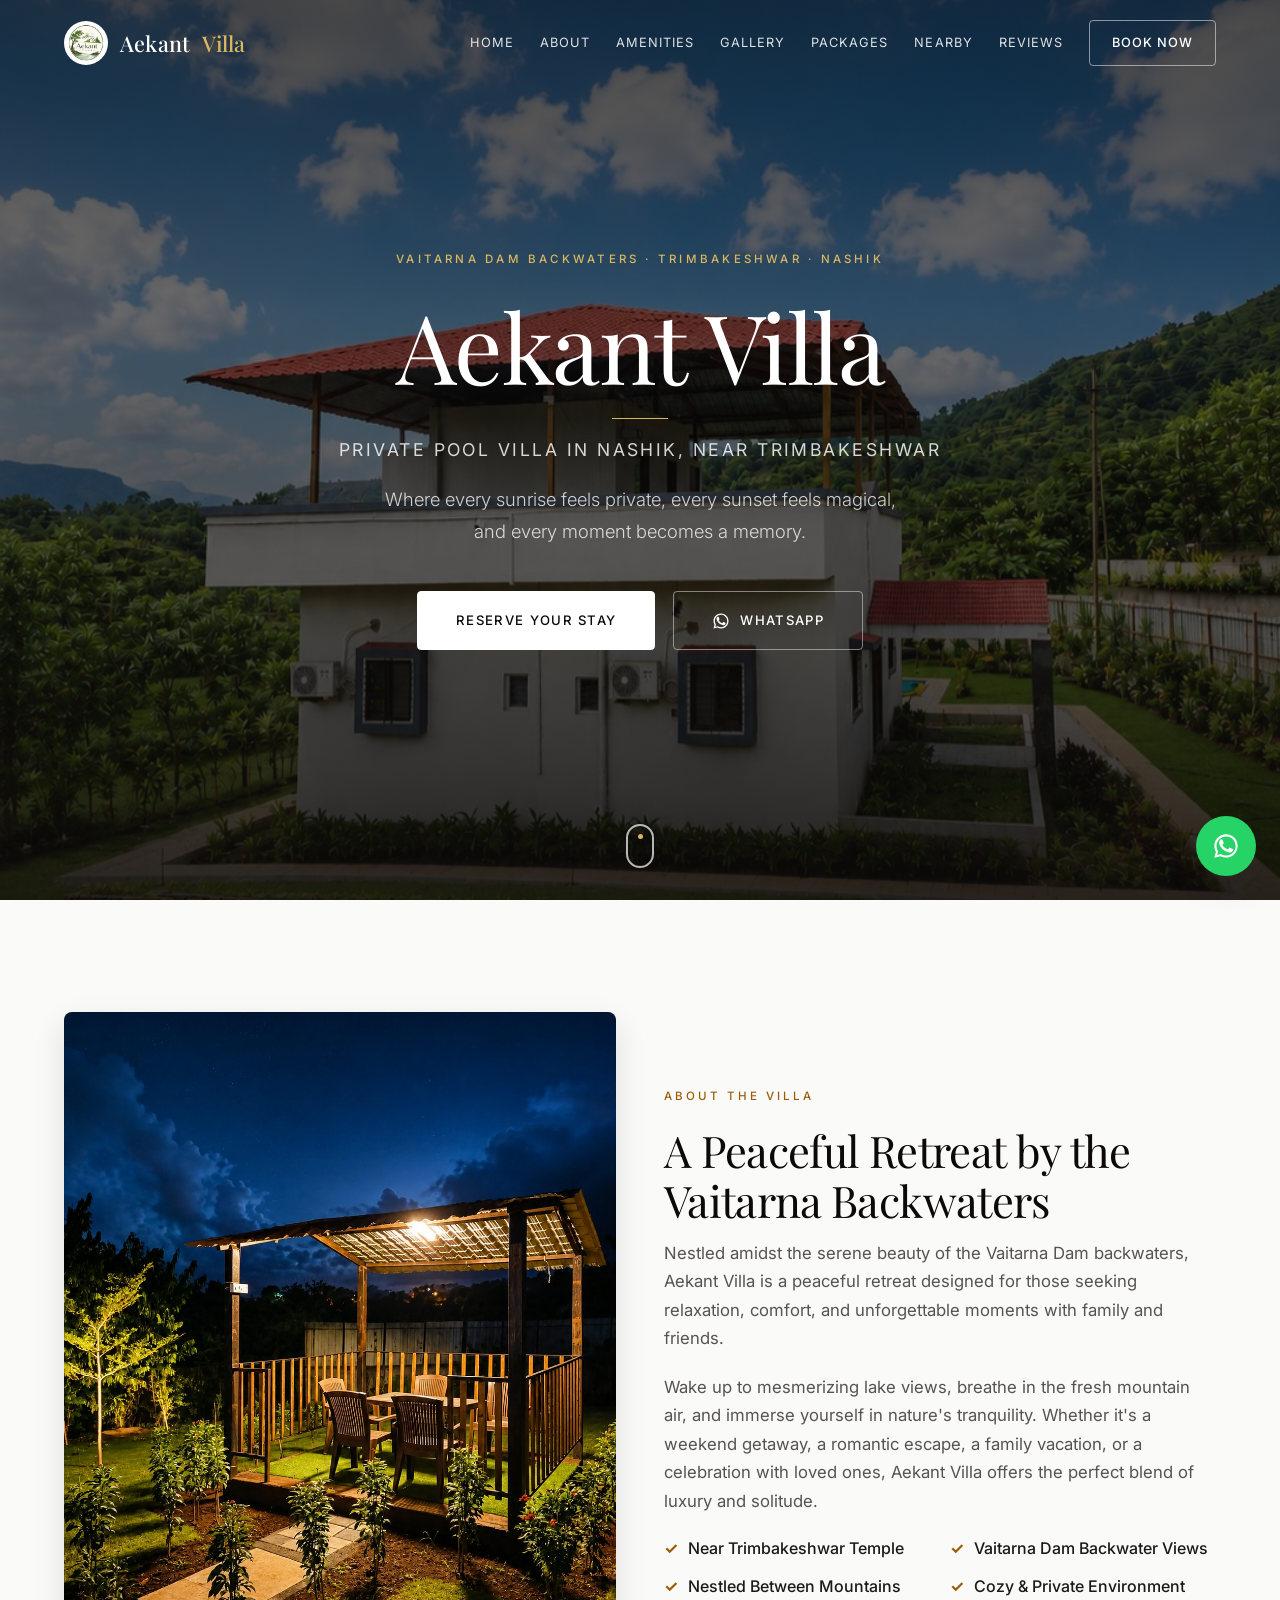
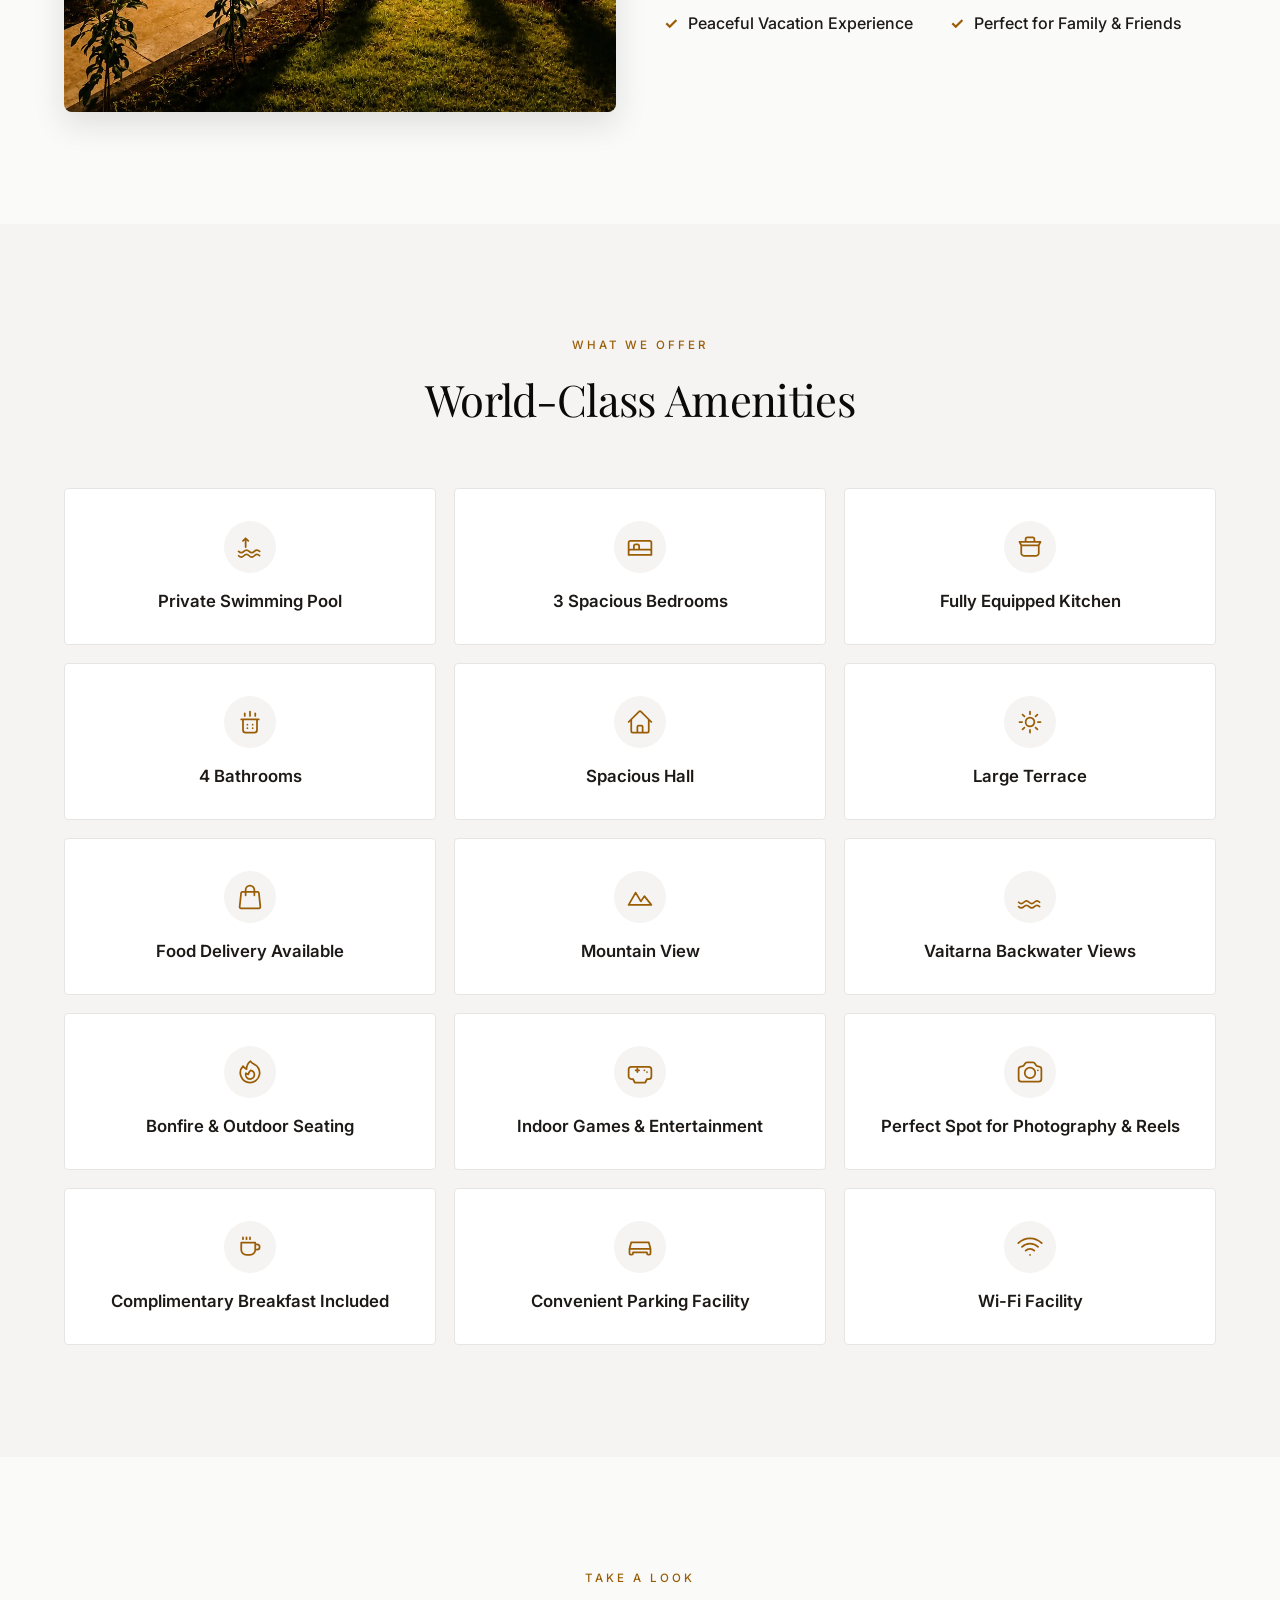
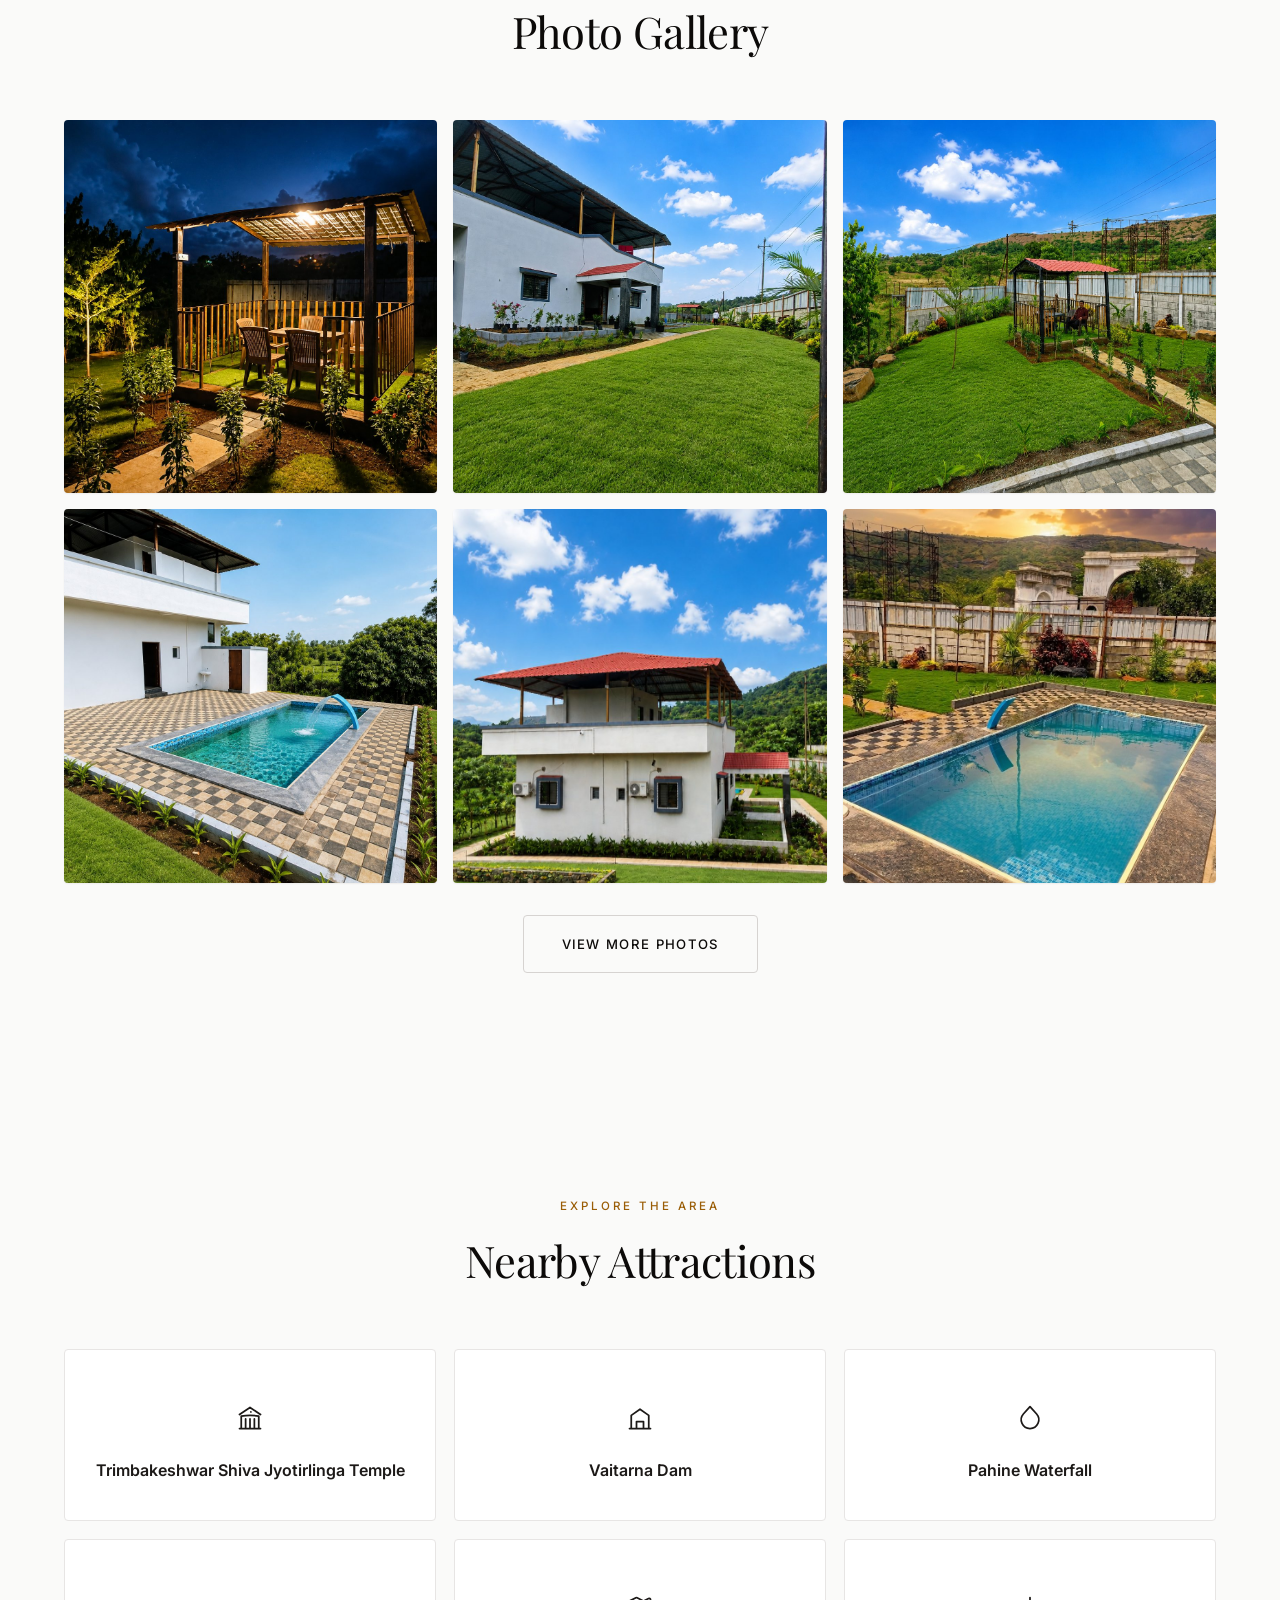
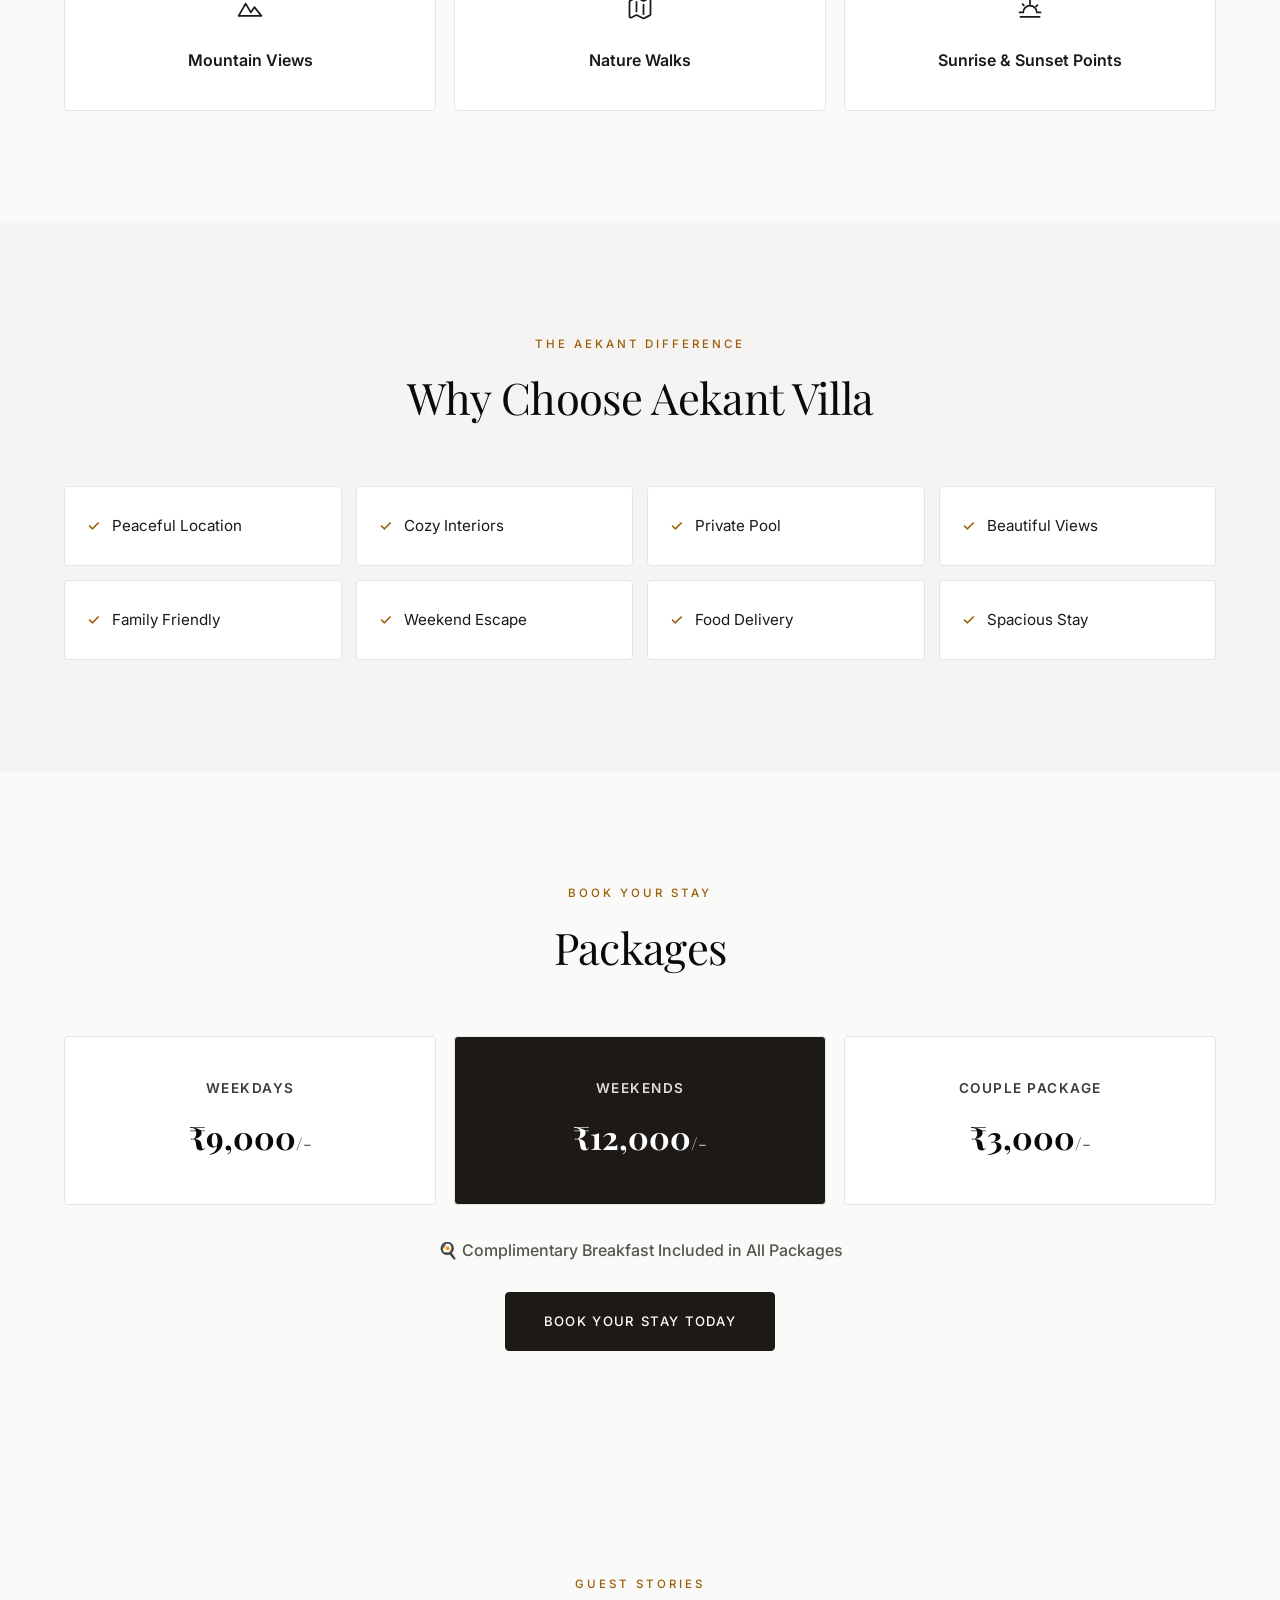
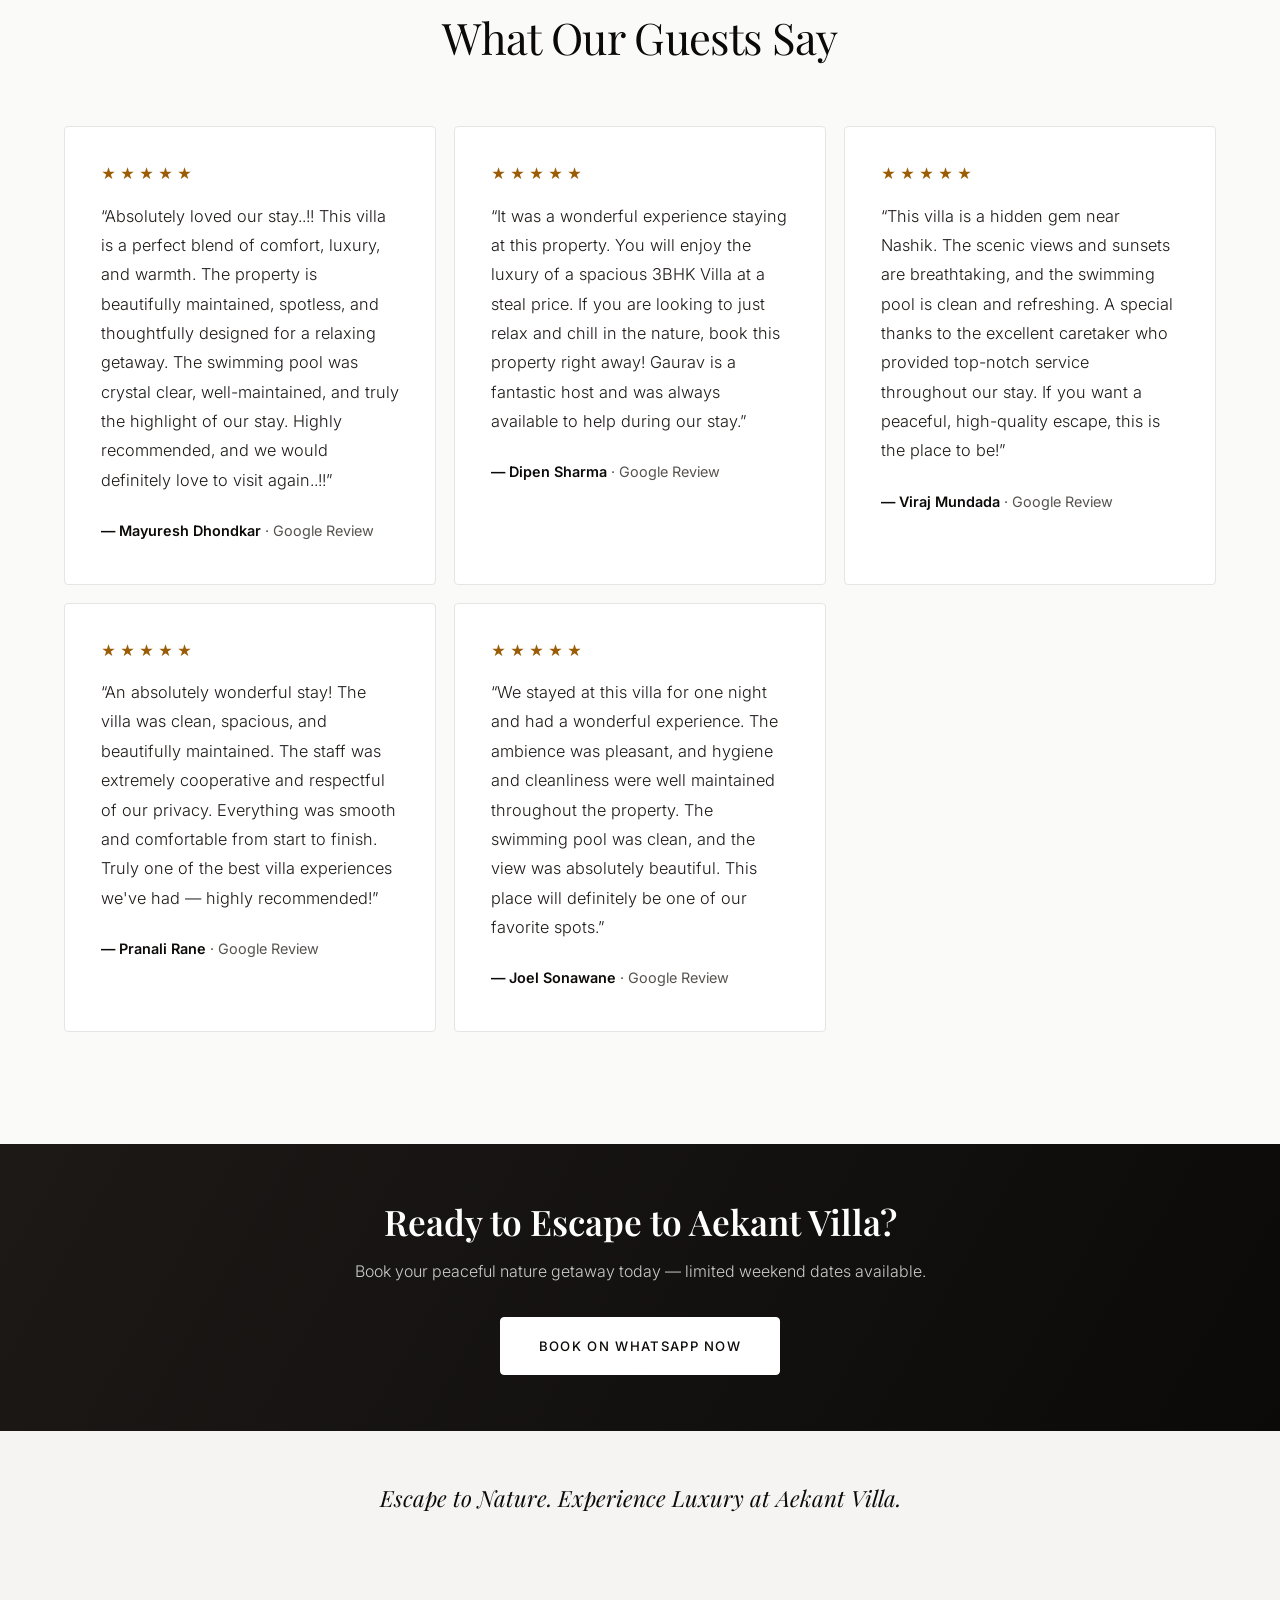
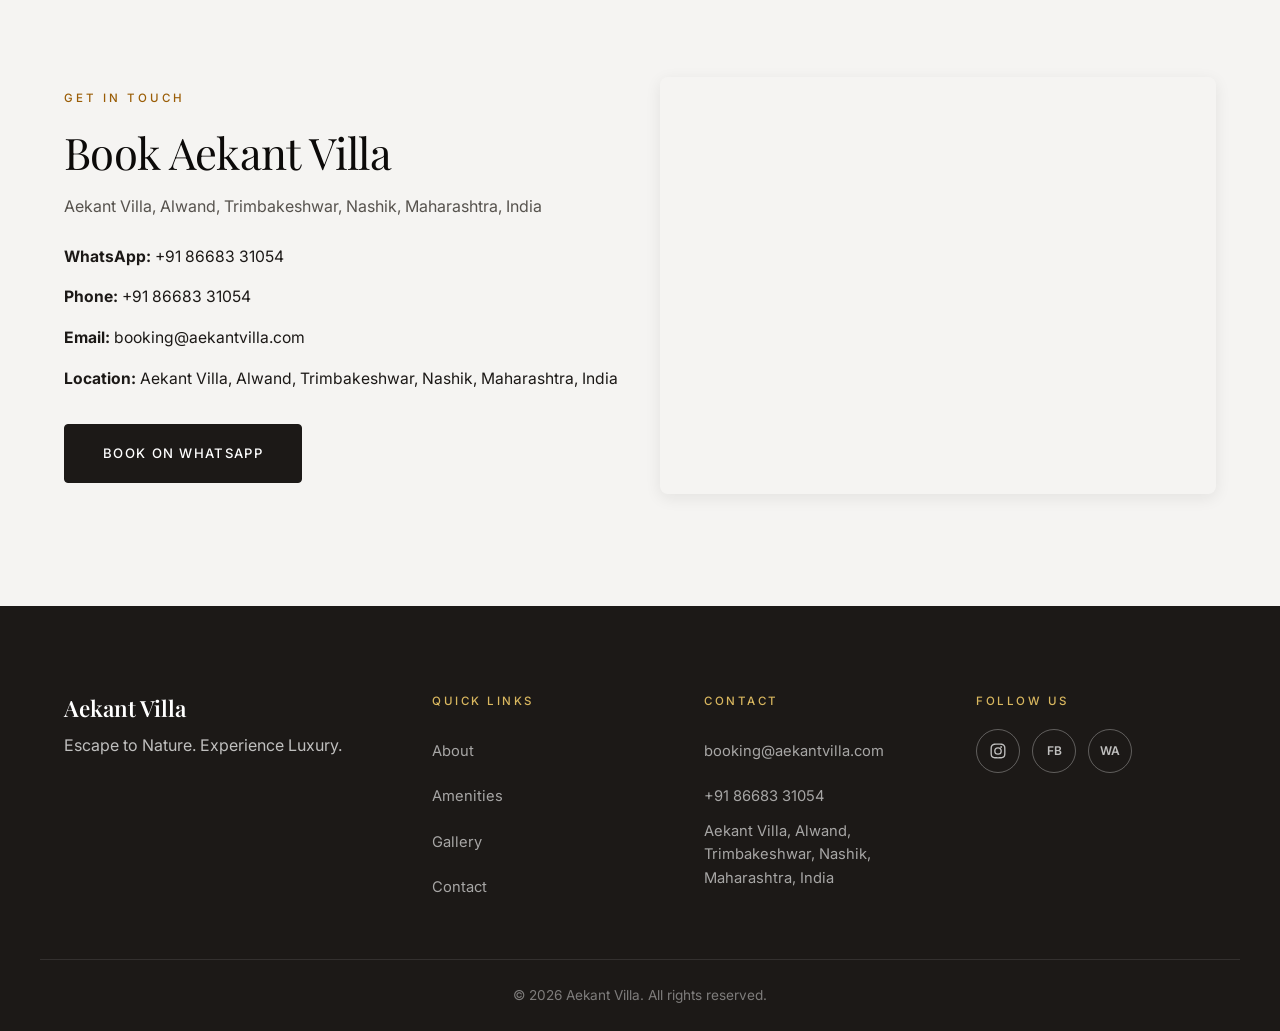
==== commit 191ad65a: "Rework visual design: warm ink and gold palette, Inter, tighter surfaces The site read as a template" ====
--- a/index.html
+++ b/index.html
@@ -43,7 +43,7 @@
 <!-- Fonts -->
 <link rel="preconnect" href="https://fonts.googleapis.com" />
 <link rel="preconnect" href="https://fonts.gstatic.com" crossorigin />
-<link href="https://fonts.googleapis.com/css2?family=Playfair+Display:wght@500;600;700&family=Poppins:wght@300;400;500;600;700&display=swap" rel="stylesheet" />
+<link href="https://fonts.googleapis.com/css2?family=Playfair+Display:wght@400;500;600&family=Inter:wght@300;400;500;600&display=swap" rel="stylesheet" />
 
 <link rel="stylesheet" href="style.css" />
 
@@ -475,14 +475,14 @@
   <div class="hero__content container">
     <p class="hero__eyebrow fade-in">Vaitarna Dam Backwaters &middot; Trimbakeshwar &middot; Nashik</p>
     <h1 class="hero__title fade-in">Aekant Villa<span class="hero__title-sub">Private Pool Villa in Nashik, near Trimbakeshwar</span></h1>
-    <p class="hero__tagline fade-in">Where Every Sunrise Feels Private, Every Sunset Feels Magical, and Every Moment Becomes a Memory. &#10024;</p>
+    <p class="hero__tagline fade-in">Where every sunrise feels private, every sunset feels magical, and every moment becomes a memory.</p>
 
     <div class="hero__actions fade-in">
-      <a href="https://wa.me/918668331054?text=Hi%2C%20I%27m%20interested%20in%20booking%20Aekant%20Villa" class="btn btn--whatsapp" target="_blank" rel="noopener">
-        <svg viewBox="0 0 24 24" width="20" height="20" fill="currentColor" aria-hidden="true"><path d="M17.472 14.382c-.297-.149-1.758-.867-2.03-.967-.273-.099-.471-.148-.67.15-.197.297-.767.966-.94 1.164-.173.199-.347.223-.644.075-.297-.15-1.255-.463-2.39-1.475-.883-.788-1.48-1.761-1.653-2.059-.173-.297-.018-.458.13-.606.134-.133.298-.347.446-.52.149-.174.198-.298.298-.497.099-.198.05-.371-.025-.52-.075-.149-.669-1.612-.916-2.207-.242-.579-.487-.5-.669-.51-.173-.008-.371-.01-.57-.01-.198 0-.52.074-.792.372-.272.297-1.04 1.016-1.04 2.479 0 1.462 1.065 2.875 1.213 3.074.149.198 2.096 3.2 5.077 4.487.709.306 1.262.489 1.694.625.712.227 1.36.195 1.872.118.571-.085 1.758-.719 2.006-1.413.248-.694.248-1.289.173-1.413-.074-.124-.272-.198-.57-.347z"/><path d="M12.004 2.003c-5.523 0-10 4.477-10 10 0 1.766.464 3.484 1.345 4.997L2 22l5.145-1.312a9.96 9.96 0 0 0 4.859 1.238h.004c5.523 0 10-4.477 10-10s-4.477-9.925-10.004-9.925zm0 18.166h-.003a8.2 8.2 0 0 1-4.176-1.14l-.3-.178-3.05.778.815-2.97-.195-.306a8.19 8.19 0 0 1-1.257-4.353c0-4.535 3.69-8.223 8.23-8.223 2.2 0 4.267.857 5.822 2.413a8.17 8.17 0 0 1 2.409 5.816c-.002 4.535-3.691 8.163-8.195 8.163z"/></svg>
-        Book on WhatsApp
+      <a href="#contact" class="btn btn--primary">Reserve Your Stay</a>
+      <a href="https://wa.me/918668331054?text=Hi%2C%20I%27m%20interested%20in%20booking%20Aekant%20Villa" class="btn btn--outline" target="_blank" rel="noopener">
+        <svg viewBox="0 0 24 24" width="18" height="18" fill="currentColor" aria-hidden="true"><path d="M17.472 14.382c-.297-.149-1.758-.867-2.03-.967-.273-.099-.471-.148-.67.15-.197.297-.767.966-.94 1.164-.173.199-.347.223-.644.075-.297-.15-1.255-.463-2.39-1.475-.883-.788-1.48-1.761-1.653-2.059-.173-.297-.018-.458.13-.606.134-.133.298-.347.446-.52.149-.174.198-.298.298-.497.099-.198.05-.371-.025-.52-.075-.149-.669-1.612-.916-2.207-.242-.579-.487-.5-.669-.51-.173-.008-.371-.01-.57-.01-.198 0-.52.074-.792.372-.272.297-1.04 1.016-1.04 2.479 0 1.462 1.065 2.875 1.213 3.074.149.198 2.096 3.2 5.077 4.487.709.306 1.262.489 1.694.625.712.227 1.36.195 1.872.118.571-.085 1.758-.719 2.006-1.413.248-.694.248-1.289.173-1.413-.074-.124-.272-.198-.57-.347z"/><path d="M12.004 2.003c-5.523 0-10 4.477-10 10 0 1.766.464 3.484 1.345 4.997L2 22l5.145-1.312a9.96 9.96 0 0 0 4.859 1.238h.004c5.523 0 10-4.477 10-10s-4.477-9.925-10.004-9.925zm0 18.166h-.003a8.2 8.2 0 0 1-4.176-1.14l-.3-.178-3.05.778.815-2.97-.195-.306a8.19 8.19 0 0 1-1.257-4.353c0-4.535 3.69-8.223 8.23-8.223 2.2 0 4.267.857 5.822 2.413a8.17 8.17 0 0 1 2.409 5.816c-.002 4.535-3.691 8.163-8.195 8.163z"/></svg>
+        WhatsApp
       </a>
-      <a href="#gallery" class="btn btn--outline">View Gallery</a>
     </div>
   </div>
 
--- a/style.css
+++ b/style.css
@@ -3,27 +3,39 @@
    ========================================================= */
 
 :root {
-  --color-primary: #2E7D32;
-  --color-primary-dark: #205a24;
-  --color-secondary: #F5F1E8;
-  --color-accent: #D4AF37;
-  --color-bg: #FFFFFF;
-  --color-text: #2A2A26;
-  --color-text-muted: #5B5B54;
+  /* Palette — warm ink + deep gold. Warm-toned neutrals (stone, not slate)
+     so the green foliage logo still sits comfortably in the system. */
+  --color-primary: #1C1917;        /* ink — primary actions, headings */
+  --color-primary-dark: #0C0A09;   /* deeper ink — hover, emphasis */
+  --color-secondary: #F5F4F2;      /* tinted section background */
+  --color-accent: #9A5D06;         /* gold on LIGHT backgrounds — AA on page (5.1:1)
+                                      AND on the tinted surface (4.85:1) */
+  --color-accent-on-dark: #D9B75F; /* gold on DARK backgrounds — 5.9:1 on scrim, 9.1:1 on ink */
+  --color-bg: #FAFAF9;
+  --color-surface: #FFFFFF;
+  --color-text: #1C1917;
+  --color-text-muted: #57534E;
+  --color-border: #E7E5E4;
+  --color-border-strong: #D6D3D1;
 
   --font-heading: 'Playfair Display', serif;
-  --font-body: 'Poppins', sans-serif;
-
-  --radius-sm: 8px;
-  --radius-md: 16px;
-  --radius-lg: 24px;
-
-  --shadow-sm: 0 2px 8px rgba(42, 42, 38, 0.08);
-  --shadow-md: 0 8px 24px rgba(42, 42, 38, 0.12);
-  --shadow-lg: 0 16px 40px rgba(42, 42, 38, 0.16);
-
-  --transition: 250ms ease;
+  --font-body: 'Inter', system-ui, -apple-system, sans-serif;
+
+  /* Tight radii read composed; large pill radii read casual. */
+  --radius-sm: 2px;
+  --radius-md: 4px;
+  --radius-lg: 8px;
+
+  /* Premium surfaces lean on hairline borders, not diffuse drop shadows. */
+  --shadow-sm: 0 1px 2px rgba(28, 25, 23, 0.06);
+  --shadow-md: 0 4px 16px rgba(28, 25, 23, 0.08);
+  --shadow-lg: 0 12px 32px rgba(28, 25, 23, 0.12);
+
+  --transition: 250ms cubic-bezier(0.4, 0, 0.2, 1);
   --container-width: 1200px;
+
+  /* Vertical rhythm — generous whitespace is the cheapest premium signal. */
+  --section-pad: 112px;
 }
 
 /* ---------- Reset ---------- */
@@ -69,60 +81,83 @@
 .btn {
   display: inline-flex;
   align-items: center;
+  justify-content: center;
   gap: 10px;
-  padding: 14px 30px;
-  border-radius: 999px;
+  padding: 17px 38px;
+  border-radius: var(--radius-md);
   font-weight: 500;
-  font-size: 0.95rem;
-  transition: transform var(--transition), box-shadow var(--transition), background var(--transition);
+  font-size: 0.82rem;
+  letter-spacing: 0.1em;
+  text-transform: uppercase;
+  min-height: 48px;             /* touch target */
+  transition: background var(--transition), color var(--transition),
+              border-color var(--transition), box-shadow var(--transition);
   cursor: pointer;
 }
 
-.btn:active { transform: scale(0.97); }
+.btn:focus-visible {
+  outline: 2px solid var(--color-accent);
+  outline-offset: 3px;
+}
+
+/* Primary action — solid ink. Deliberately not WhatsApp green: a chat-app
+   brand colour as the hero CTA undercuts the premium read. */
+.btn--primary {
+  background: var(--color-surface);
+  color: var(--color-primary-dark);
+  border: 1px solid var(--color-surface);
+}
+
+.btn--primary:hover {
+  background: var(--color-accent-on-dark);
+  border-color: var(--color-accent-on-dark);
+  color: var(--color-primary-dark);
+}
 
 .btn--whatsapp {
   background: var(--color-primary);
   color: #fff;
-  box-shadow: var(--shadow-md);
-}
-
-.btn--whatsapp:hover { background: var(--color-primary-dark); box-shadow: var(--shadow-lg); }
+  border: 1px solid var(--color-primary);
+}
+
+.btn--whatsapp:hover { background: var(--color-primary-dark); border-color: var(--color-primary-dark); }
 
 .btn--outline {
-  background: rgba(255, 255, 255, 0.12);
-  color: #fff;
-  border: 1.5px solid rgba(255, 255, 255, 0.7);
-  backdrop-filter: blur(6px);
-}
-
-.btn--outline:hover { background: rgba(255, 255, 255, 0.22); }
+  background: transparent;
+  color: #fff;
+  border: 1px solid rgba(255, 255, 255, 0.45);
+}
+
+.btn--outline:hover { background: rgba(255, 255, 255, 0.1); border-color: rgba(255, 255, 255, 0.9); }
 
 .btn--outline-dark {
   background: transparent;
   color: var(--color-primary-dark);
-  border: 1.5px solid var(--color-primary);
-  backdrop-filter: none;
-}
-
-.btn--outline-dark:hover { background: var(--color-primary); color: #fff; }
+  border: 1px solid var(--color-border-strong);
+}
+
+.btn--outline-dark:hover { background: var(--color-primary); color: #fff; border-color: var(--color-primary); }
 
 /* ---------- Section Utilities ---------- */
-.section { padding: 72px 0; }
+.section { padding: var(--section-pad) 0; }
 .section--tinted { background: var(--color-secondary); }
 
-.section-head { text-align: center; max-width: 640px; margin: 0 auto 40px; }
+.section-head { text-align: center; max-width: 640px; margin: 0 auto 64px; }
 
 .section-eyebrow {
   color: var(--color-accent);
   text-transform: uppercase;
-  letter-spacing: 2px;
-  font-size: 0.8rem;
-  font-weight: 600;
-  margin-bottom: 12px;
+  letter-spacing: 0.26em;
+  font-size: 0.72rem;
+  font-weight: 500;
+  margin-bottom: 18px;
 }
 
 .section-title {
-  font-size: clamp(1.8rem, 3.2vw, 2.6rem);
+  font-size: clamp(2rem, 3.4vw, 3rem);
+  font-weight: 400;
+  letter-spacing: -0.015em;
+  line-height: 1.15;
   color: var(--color-primary-dark);
 }
 
@@ -162,15 +197,18 @@
 .navbar__logo {
   display: flex;
   align-items: center;
-  gap: 10px;
+  gap: 12px;
+  flex-shrink: 0;              /* stop the wordmark collapsing into the nav links */
+  white-space: nowrap;
   font-family: var(--font-heading);
-  font-size: 1.5rem;
-  font-weight: 700;
+  font-size: 1.35rem;
+  font-weight: 500;
+  letter-spacing: 0.01em;
   color: #fff;
   transition: color var(--transition);
 }
 
-.navbar__logo span { color: var(--color-accent); }
+.navbar__logo span { color: var(--color-accent-on-dark); }
 
 .navbar__logo-img {
   width: 44px;
@@ -185,40 +223,47 @@
 .navbar__nav {
   display: flex;
   align-items: center;
-  gap: 32px;
+  gap: 26px;
+  min-width: 0;
 }
 
 .nav-link {
-  color: #fff;
-  font-size: 0.95rem;
-  font-weight: 500;
+  color: rgba(255, 255, 255, 0.86);
+  font-size: 0.8rem;
+  font-weight: 400;
+  letter-spacing: 0.08em;
+  text-transform: uppercase;
+  white-space: nowrap;
   position: relative;
   transition: color var(--transition);
 }
+
+.nav-link:hover { color: #fff; }
 
 .nav-link::after {
   content: '';
   position: absolute;
-  bottom: -4px;
+  bottom: -6px;
   left: 0;
   width: 0;
-  height: 2px;
-  background: var(--color-accent);
+  height: 1px;
+  background: var(--color-accent-on-dark);
   transition: width var(--transition);
 }
 
 .nav-link:hover::after { width: 100%; }
 
 .nav-link--cta {
-  background: var(--color-accent);
-  color: #2A2A26;
-  padding: 10px 20px;
-  border-radius: 999px;
-  font-weight: 600;
+  background: transparent;
+  color: #fff;
+  border: 1px solid rgba(255, 255, 255, 0.5);
+  padding: 11px 22px;
+  border-radius: var(--radius-md);
+  font-weight: 500;
 }
 
 .nav-link--cta::after { display: none; }
-.nav-link--cta:hover { background: #c29d2e; }
+.nav-link--cta:hover { background: #fff; color: var(--color-primary-dark); border-color: #fff; }
 
 .navbar__toggle {
   display: none;
@@ -240,18 +285,32 @@
 
 /* Scrolled state */
 .navbar.is-scrolled {
-  background: rgba(255, 255, 255, 0.95);
-  box-shadow: var(--shadow-sm);
-  padding: 12px 0;
-  backdrop-filter: blur(10px);
+  background: rgba(250, 250, 249, 0.94);
+  border-bottom: 1px solid var(--color-border);
+  box-shadow: none;
+  padding: 14px 0;
+  backdrop-filter: blur(12px);
 }
 
 .navbar.is-scrolled .navbar__logo,
 .navbar.is-scrolled .nav-link { color: var(--color-text); }
 
-.navbar.is-scrolled .navbar__logo span { color: var(--color-primary); }
-.navbar.is-scrolled .nav-link:hover { color: var(--color-primary); }
+.navbar.is-scrolled .navbar__logo span { color: var(--color-accent); }
+.navbar.is-scrolled .nav-link:hover { color: var(--color-accent); }
+.navbar.is-scrolled .nav-link::after { background: var(--color-accent); }
 .navbar.is-scrolled .navbar__toggle span { background: var(--color-text); }
+
+.navbar.is-scrolled .nav-link--cta {
+  background: var(--color-primary);
+  color: #fff;
+  border-color: var(--color-primary);
+}
+
+.navbar.is-scrolled .nav-link--cta:hover {
+  background: var(--color-accent);
+  border-color: var(--color-accent);
+  color: #fff;
+}
 
 /* =========================================================
    Page Header (secondary pages)
@@ -266,7 +325,7 @@
   overflow: hidden;
 }
 
-.page-header .section-eyebrow { color: var(--color-accent); }
+.page-header .section-eyebrow { color: var(--color-accent-on-dark); }
 
 .page-header__title {
   font-size: clamp(2rem, 4vw, 3rem);
@@ -287,7 +346,7 @@
   border-bottom: 1px solid rgba(255, 255, 255, 0.5);
 }
 
-.page-header__back:hover { color: var(--color-accent); border-color: var(--color-accent); }
+.page-header__back:hover { color: var(--color-accent-on-dark); border-color: var(--color-accent-on-dark); }
 
 /* =========================================================
    Hero
@@ -314,7 +373,14 @@
 .hero__overlay {
   position: absolute;
   inset: 0;
-  background: linear-gradient(180deg, rgba(20, 30, 20, 0.55) 0%, rgba(20, 30, 20, 0.75) 100%);
+  /* Weighted top and bottom so the navbar and the CTAs both sit on depth,
+     with a lighter band through the middle to keep the villa readable. */
+  background:
+    linear-gradient(180deg,
+      rgba(12, 10, 9, 0.74) 0%,
+      rgba(12, 10, 9, 0.60) 35%,
+      rgba(12, 10, 9, 0.68) 70%,
+      rgba(12, 10, 9, 0.88) 100%);
   z-index: 1;
 }
 
@@ -327,38 +393,53 @@
 
 .hero__eyebrow {
   text-transform: uppercase;
-  letter-spacing: 3px;
-  font-size: 0.85rem;
+  letter-spacing: 0.28em;
+  font-size: 0.72rem;
   font-weight: 500;
-  color: var(--color-accent);
-  margin-bottom: 18px;
+  color: var(--color-accent-on-dark);
+  margin-bottom: 26px;
   transition-delay: 100ms;
 }
 
 .hero__title {
-  font-size: clamp(2.8rem, 7vw, 5.5rem);
-  margin-bottom: 20px;
+  font-size: clamp(3rem, 7.5vw, 6rem);
+  font-weight: 400;         /* lighter weight reads more editorial than bold */
+  letter-spacing: -0.015em;
+  line-height: 1.04;
+  margin-bottom: 0;
   transition-delay: 200ms;
 }
 
 .hero__title-sub {
   display: block;
   font-family: var(--font-body);
-  font-size: clamp(0.95rem, 2vw, 1.35rem);
+  font-size: clamp(0.9rem, 1.6vw, 1.1rem);
   font-weight: 400;
-  letter-spacing: 1px;
-  margin-top: 14px;
+  letter-spacing: 0.14em;
+  text-transform: uppercase;
+  color: rgba(255, 255, 255, 0.82);
+  margin-top: 22px;
+}
+
+/* Hairline rule between the title block and the tagline — a quiet
+   editorial device that separates without adding another colour. */
+.hero__title-sub::before {
+  content: '';
+  display: block;
+  width: 56px;
+  height: 1px;
+  background: var(--color-accent-on-dark);
+  margin: 0 auto 22px;
 }
 
 .hero__tagline {
-  font-size: clamp(1.05rem, 2vw, 1.4rem);
-  font-weight: 400;
-  max-width: 560px;
-  margin: 0 auto 40px;
+  font-size: clamp(1rem, 1.5vw, 1.15rem);
+  font-weight: 300;
+  max-width: 540px;
+  margin: 24px auto 44px;
   transition-delay: 300ms;
-  color: #fff;
-  text-shadow: 0 2px 24px rgba(212, 175, 55, 0.55), 0 1px 2px rgba(0, 0, 0, 0.4);
-  letter-spacing: 0.2px;
+  color: rgba(255, 255, 255, 0.78);
+  line-height: 1.75;
 }
 
 .hero__actions {
@@ -388,7 +469,7 @@
   width: 5px;
   height: 5px;
   border-radius: 50%;
-  background: var(--color-accent);
+  background: var(--color-accent-on-dark);
   animation: scrollDot 1.8s ease infinite;
 }
 
@@ -396,6 +477,12 @@
   0% { transform: translateY(0); opacity: 1; }
   70% { transform: translateY(14px); opacity: 0; }
   100% { opacity: 0; }
+}
+
+.icon-svg {
+  width: 28px;
+  height: 28px;
+  transition: color var(--transition);
 }
 
 /* =========================================================
@@ -435,7 +522,7 @@
 }
 
 .icon-check {
-  color: var(--color-primary);
+  color: var(--color-accent);
   font-weight: 700;
 }
 
@@ -449,40 +536,38 @@
 }
 
 .amenity-card {
-  background: #fff;
+  background: var(--color-surface);
+  border: 1px solid var(--color-border);
   border-radius: var(--radius-md);
-  padding: 24px 20px;
+  padding: 32px 24px;
   text-align: center;
+  box-shadow: none;
+  transition: border-color var(--transition), box-shadow var(--transition);
+}
+
+/* Borders darken rather than the card lifting — a quieter, more composed
+   hover than a translate + shadow bloom. */
+.amenity-card:hover {
+  border-color: var(--color-primary);
   box-shadow: var(--shadow-sm);
-  transition: transform var(--transition), box-shadow var(--transition);
-}
-
-.amenity-card:hover {
-  transform: translateY(-6px);
-  box-shadow: var(--shadow-md);
 }
 
 .amenity-card__icon {
   display: flex;
   align-items: center;
   justify-content: center;
-  width: 56px;
-  height: 56px;
-  margin: 0 auto 16px;
+  width: 52px;
+  height: 52px;
+  margin: 0 auto 18px;
   border-radius: 50%;
   background: var(--color-secondary);
-  color: var(--color-primary);
+  color: var(--color-accent);
+  transition: background var(--transition), color var(--transition);
 }
 
 .amenity-card:hover .amenity-card__icon {
   background: var(--color-primary);
   color: #fff;
-}
-
-.icon-svg {
-  width: 28px;
-  height: 28px;
-  transition: color var(--transition);
 }
 
 .amenity-card h3 {
@@ -621,13 +706,17 @@
 
 .attraction-card {
   text-align: center;
-  padding: 32px 20px;
+  padding: 40px 24px;
   border-radius: var(--radius-md);
+  background: var(--color-surface);
+  border: 1px solid var(--color-border);
+  transition: border-color var(--transition), background var(--transition);
+}
+
+.attraction-card:hover {
+  border-color: var(--color-primary);
   background: var(--color-secondary);
-  transition: transform var(--transition);
-}
-
-.attraction-card:hover { transform: translateY(-6px); }
+}
 
 .attraction-card__icon {
   display: flex;
@@ -662,17 +751,22 @@
 }
 
 .why-card {
-  background: #fff;
+  background: var(--color-surface);
+  border: 1px solid var(--color-border);
   border-radius: var(--radius-md);
-  padding: 22px 18px;
-  font-weight: 500;
-  display: flex;
-  align-items: center;
-  gap: 10px;
-  box-shadow: var(--shadow-sm);
-}
-
-.why-card span { color: var(--color-accent); font-weight: 700; }
+  padding: 26px 22px;
+  font-size: 0.95rem;
+  font-weight: 400;
+  display: flex;
+  align-items: center;
+  gap: 12px;
+  box-shadow: none;
+  transition: border-color var(--transition);
+}
+
+.why-card:hover { border-color: var(--color-primary); }
+
+.why-card span { color: var(--color-accent); font-weight: 500; }
 
 /* =========================================================
    Testimonials
@@ -684,24 +778,31 @@
 }
 
 .testimonial-card {
-  background: var(--color-secondary);
-  border-radius: var(--radius-lg);
-  padding: 32px;
+  background: var(--color-surface);
+  border: 1px solid var(--color-border);
+  border-radius: var(--radius-md);
+  padding: 40px 36px;
   position: relative;
 }
 
 .testimonial-card p {
-  font-style: italic;
+  font-style: normal;      /* italic body at length hurts readability */
+  font-size: 1.02rem;
+  font-weight: 300;
+  line-height: 1.8;
   color: var(--color-text);
-  margin-bottom: 18px;
-}
-
-.testimonial-card__rating {
+  margin-bottom: 24px;
+}
+
+/* Needs the extra class to outrank `.testimonial-card p`, which would
+   otherwise win on specificity and paint the stars ink instead of gold. */
+.testimonial-card p.testimonial-card__rating {
   font-style: normal;
   color: var(--color-accent);
-  letter-spacing: 2px;
-  font-size: 0.95rem;
-  margin-bottom: 12px;
+  letter-spacing: 4px;
+  font-size: 0.9rem;
+  line-height: 1;
+  margin-bottom: 20px;
 }
 
 .testimonial-card footer {
@@ -726,17 +827,18 @@
 }
 
 .package-card {
-  background: #fff;
+  background: var(--color-surface);
+  border: 1px solid var(--color-border);
   border-radius: var(--radius-md);
-  padding: 32px 20px;
+  padding: 40px 28px;
   text-align: center;
+  box-shadow: none;
+  transition: border-color var(--transition), box-shadow var(--transition);
+}
+
+.package-card:hover {
+  border-color: var(--color-primary);
   box-shadow: var(--shadow-sm);
-  transition: transform var(--transition), box-shadow var(--transition);
-}
-
-.package-card:hover {
-  transform: translateY(-6px);
-  box-shadow: var(--shadow-md);
 }
 
 .package-card--featured {
@@ -814,8 +916,23 @@
 }
 
 .cta-strip__inner p {
-  opacity: 0.9;
-  margin-bottom: 28px;
+  opacity: 0.78;
+  font-weight: 300;
+  margin-bottom: 32px;
+}
+
+/* The solid button is ink, which would vanish against the ink CTA band —
+   invert it here so it still reads as the primary action. */
+.cta-strip .btn--whatsapp {
+  background: var(--color-surface);
+  color: var(--color-primary-dark);
+  border-color: var(--color-surface);
+}
+
+.cta-strip .btn--whatsapp:hover {
+  background: var(--color-accent-on-dark);
+  border-color: var(--color-accent-on-dark);
+  color: var(--color-primary-dark);
 }
 
 /* =========================================================
@@ -861,9 +978,9 @@
    Footer
    ========================================================= */
 .footer {
-  background: #1D2B1E;
-  color: rgba(255, 255, 255, 0.85);
-  padding: 64px 0 0;
+  background: var(--color-primary);
+  color: rgba(255, 255, 255, 0.72);
+  padding: 88px 0 0;
 }
 
 .footer__grid {
@@ -883,23 +1000,36 @@
 .footer__links h4,
 .footer__contact h4,
 .footer__social h4 {
-  color: var(--color-accent);
-  font-size: 0.95rem;
+  color: var(--color-accent-on-dark);
+  font-size: 0.72rem;
+  font-weight: 500;
+  letter-spacing: 0.22em;
+  text-transform: uppercase;
   font-family: var(--font-body);
-  margin-bottom: 16px;
+  margin-bottom: 20px;
 }
 
 .footer__links a,
 .footer__contact a,
 .footer__contact p {
   display: block;
-  margin-bottom: 10px;
   font-size: 0.92rem;
   opacity: 0.85;
-}
+  line-height: 1.6;
+}
+
+/* Links get a taller hit area to clear the 44px touch minimum; the
+   paragraphs beside them keep plain margin so the rhythm still matches. */
+.footer__links a,
+.footer__contact a {
+  padding: 11px 0;
+  transition: opacity var(--transition), color var(--transition);
+}
+
+.footer__contact p { margin-bottom: 10px; }
 
 .footer__links a:hover,
-.footer__contact a:hover { opacity: 1; color: var(--color-accent); }
+.footer__contact a:hover { opacity: 1; color: var(--color-accent-on-dark); }
 
 .footer__social-icons {
   display: flex;
@@ -907,8 +1037,8 @@
 }
 
 .footer__social-icons a {
-  width: 38px;
-  height: 38px;
+  width: 44px;
+  height: 44px;
   border-radius: 50%;
   border: 1px solid rgba(255, 255, 255, 0.3);
   display: flex;
@@ -919,7 +1049,7 @@
   transition: background var(--transition);
 }
 
-.footer__social-icons a:hover { background: var(--color-accent); color: #1D2B1E; }
+.footer__social-icons a:hover { background: var(--color-accent-on-dark); color: var(--color-primary); }
 
 .footer__bottom {
   text-align: center;
@@ -977,44 +1107,43 @@
    Responsive
    ========================================================= */
 @media (max-width: 1024px) {
-  .amenities__grid,
-  .videos__grid,
-  .attractions__grid,
-  .testimonials__grid,
-  .packages__grid { grid-template-columns: repeat(2, 1fr); }
-
-  .why__grid { grid-template-columns: repeat(2, 1fr); }
-
-  .about__grid,
-  .contact__grid { grid-template-columns: 1fr; gap: 40px; }
-
-  .footer__grid { grid-template-columns: 1fr 1fr; }
-}
-
-@media (max-width: 768px) {
+  /* Eight nav links plus the wordmark overflow well before 768px, which was
+     making "Villa" collide with "Home". Switch to the drawer here instead. */
   .navbar__nav {
     position: fixed;
     top: 0;
     right: 0;
     height: 100dvh;
     width: min(78%, 320px);
-    background: #fff;
+    background: var(--color-bg);
     flex-direction: column;
     align-items: flex-start;
     justify-content: center;
     gap: 24px;
     padding: 40px 32px;
     transform: translateX(100%);
-    transition: transform 300ms ease;
+    transition: transform 300ms cubic-bezier(0.4, 0, 0.2, 1);
     box-shadow: var(--shadow-lg);
   }
 
   .navbar__nav.is-open { transform: translateX(0); }
-
-  .navbar__nav .nav-link { color: var(--color-text); font-size: 1.1rem; }
-  .navbar__nav .nav-link--cta { color: #2A2A26; }
-
+  .navbar__nav .nav-link { color: var(--color-text); font-size: 0.9rem; }
   .navbar__toggle { display: flex; }
+
+  .amenities__grid,
+  .about__grid,
+  .attractions__grid,
+  .testimonials__grid,
+  .packages__grid { grid-template-columns: repeat(2, 1fr); }
+
+  .why__grid { grid-template-columns: repeat(2, 1fr); }
+
+  .contact__grid { grid-template-columns: 1fr; gap: 40px; }
+
+  .footer__grid { grid-template-columns: 1fr 1fr; }
+}
+
+@media (max-width: 768px) {
   .navbar.is-scrolled .navbar__toggle span,
   .navbar__toggle span { background: #fff; }
   .navbar.is-scrolled .navbar__toggle span { background: var(--color-text); }
@@ -1024,23 +1153,20 @@
   .navbar__toggle[aria-expanded="true"] span:nth-child(3) { transform: translateY(-7px) rotate(-45deg); }
 
   .amenities__grid,
-  .videos__grid,
   .attractions__grid,
   .testimonials__grid,
   .why__grid,
   .packages__grid,
   .gallery__grid { grid-template-columns: repeat(2, 1fr); }
 
-  .about__points { grid-template-columns: 1fr; }
-
   .footer__grid { grid-template-columns: 1fr 1fr; }
 
-  .section { padding: 56px 0; }
+  .section { padding: 72px 0; }
+  .section-head { margin-bottom: 44px; }
 }
 
 @media (max-width: 480px) {
   .amenities__grid,
-  .videos__grid,
   .attractions__grid,
   .testimonials__grid,
   .why__grid,
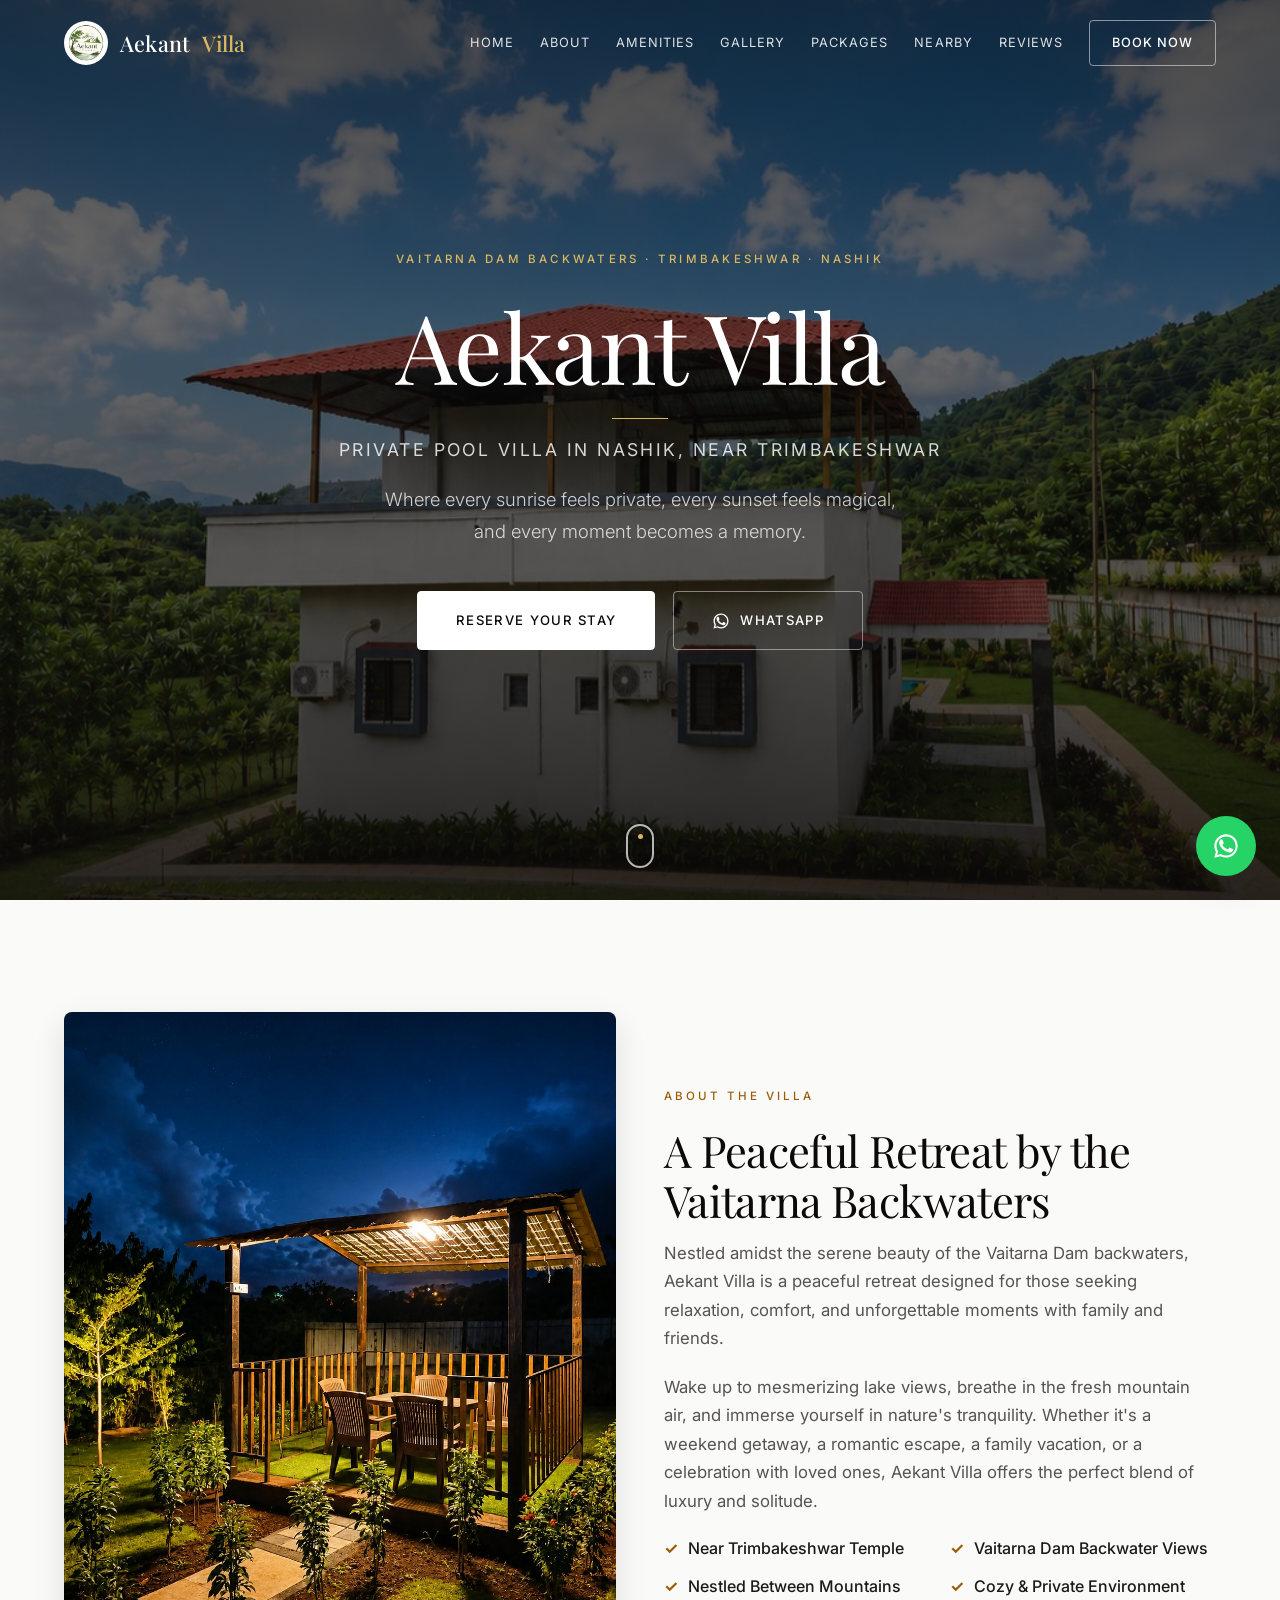
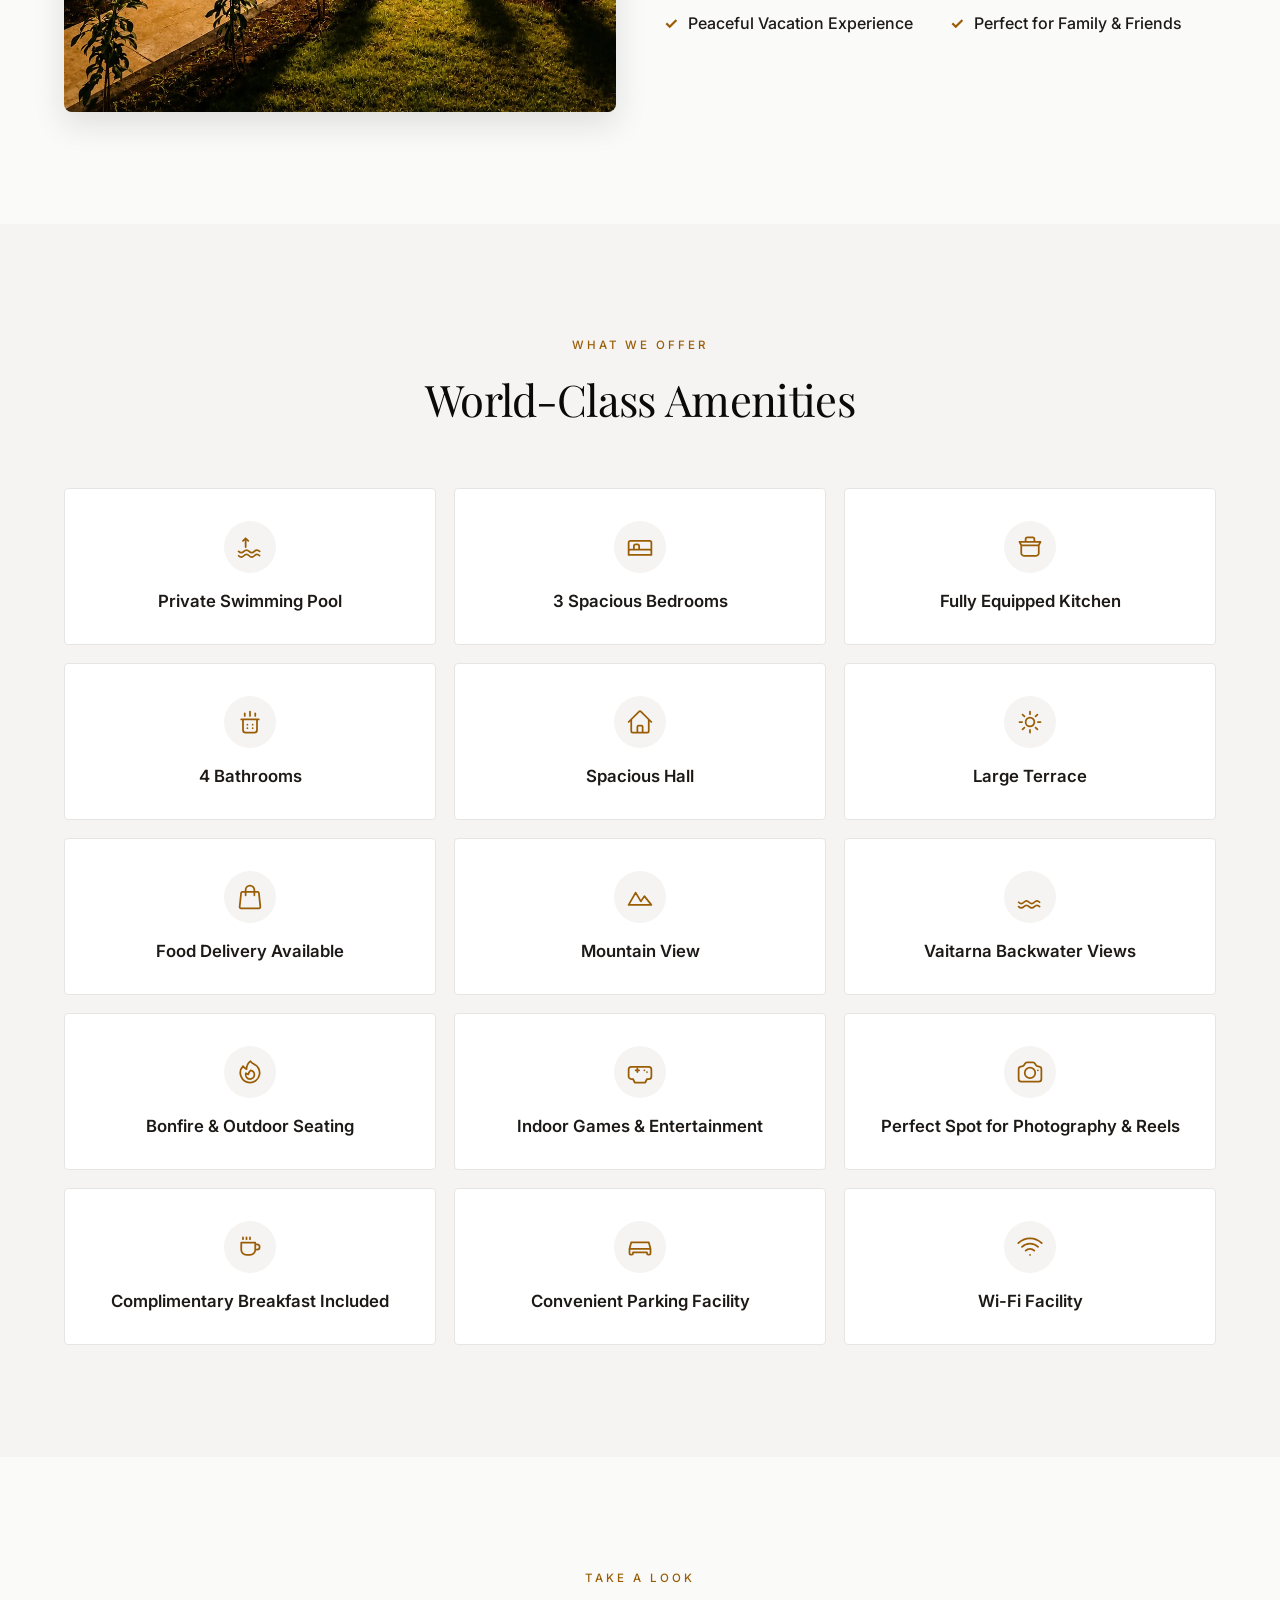
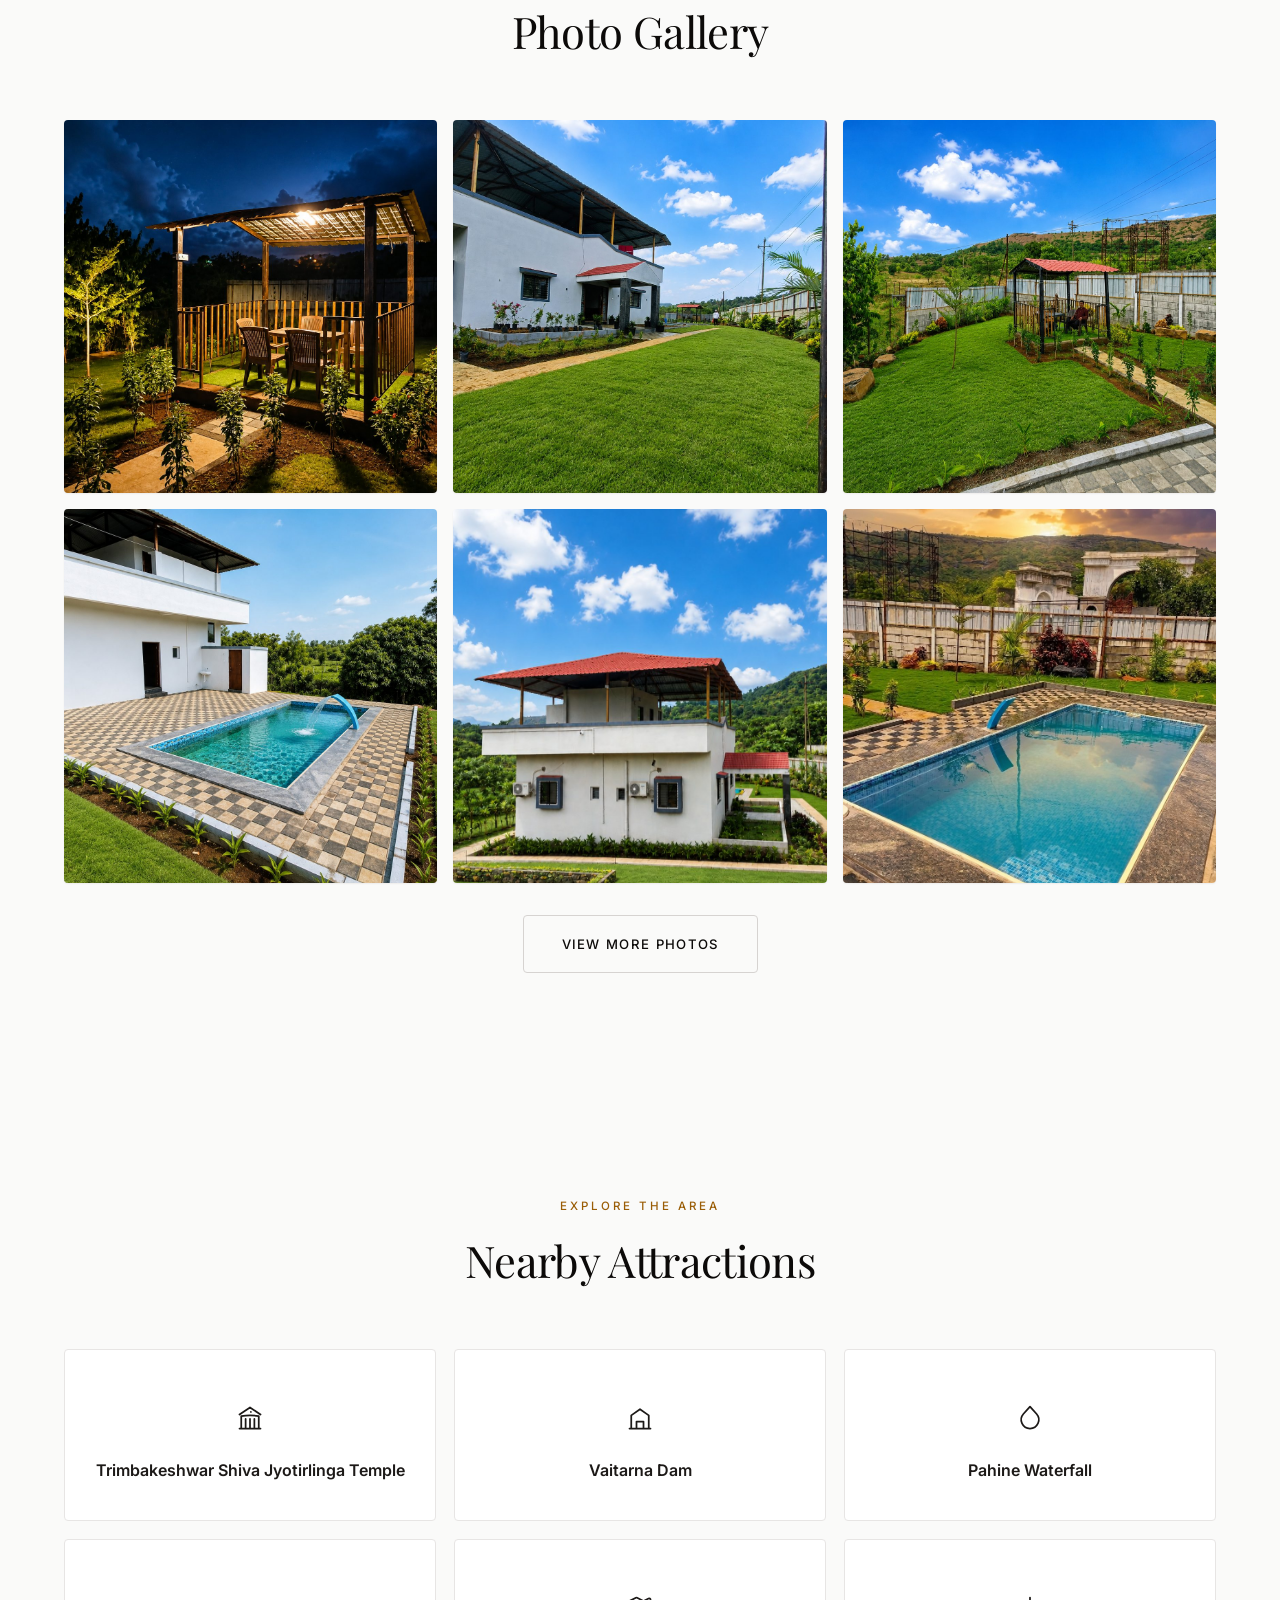
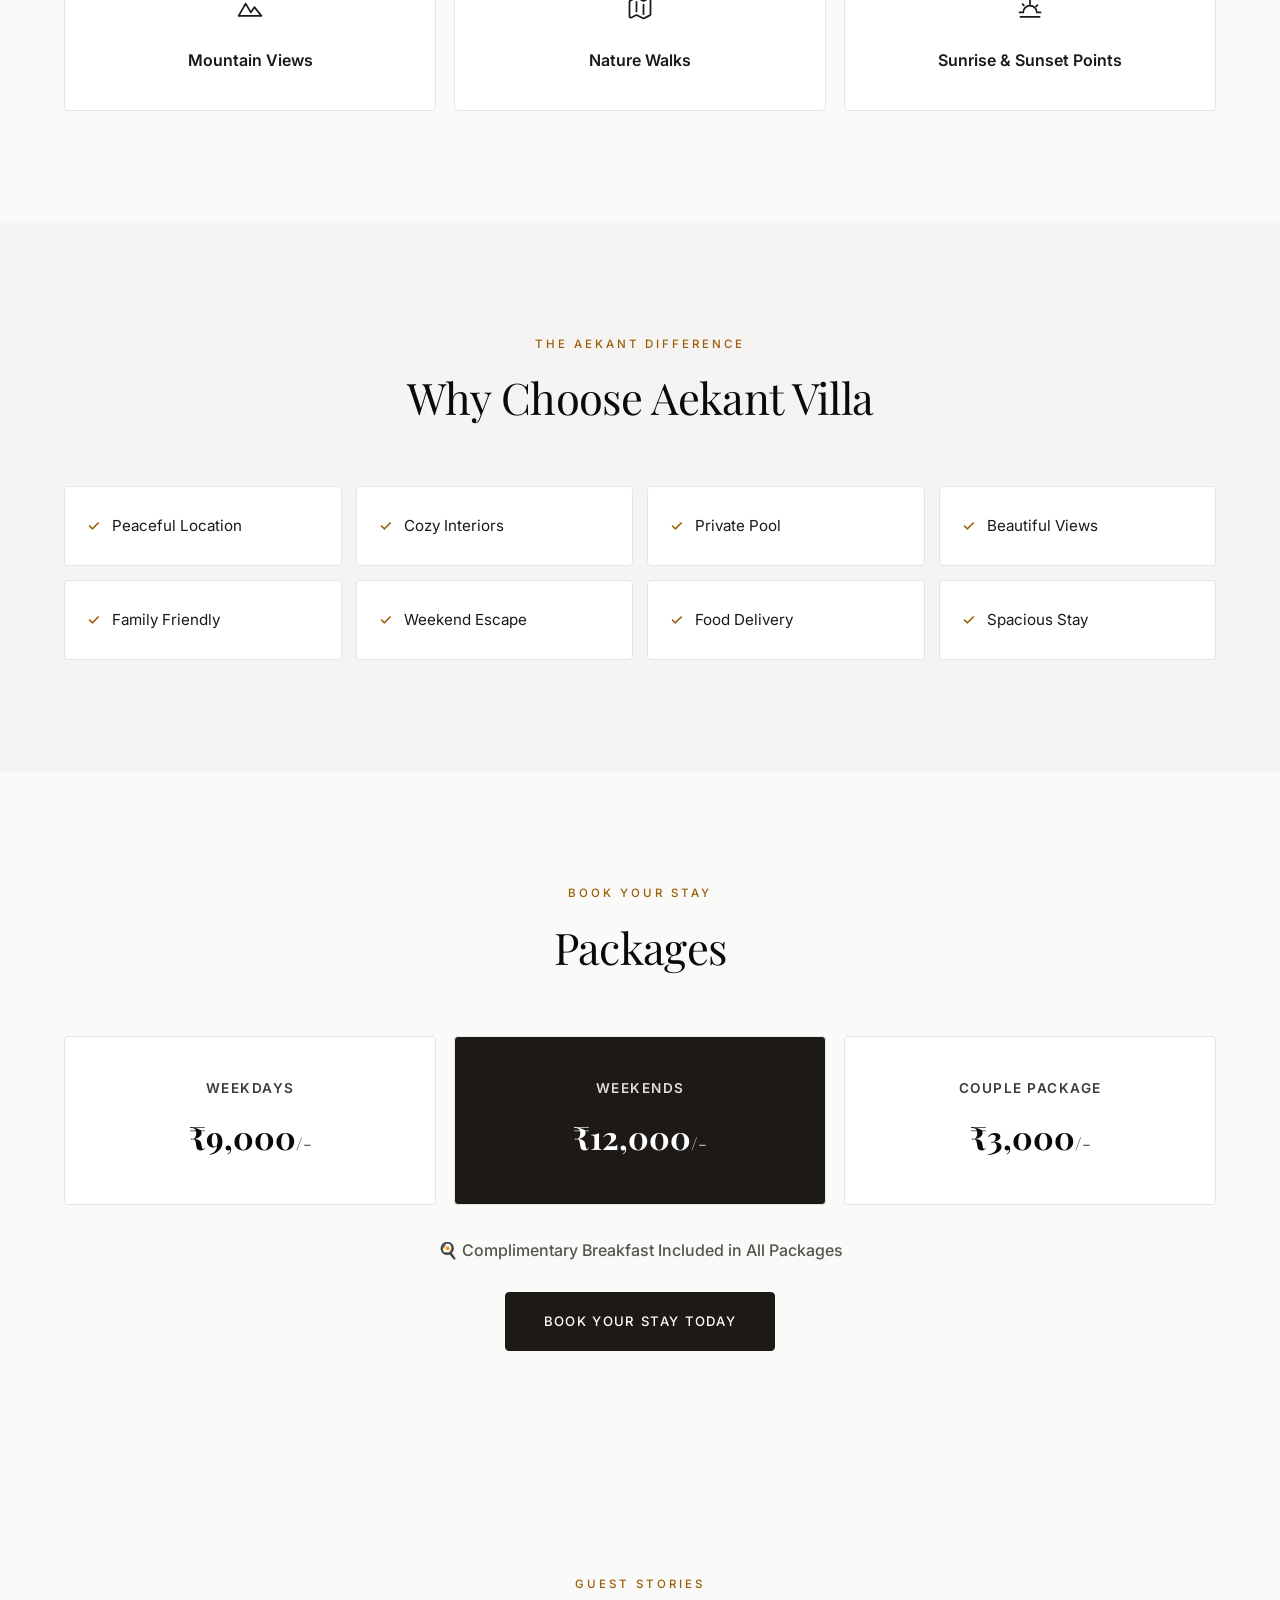
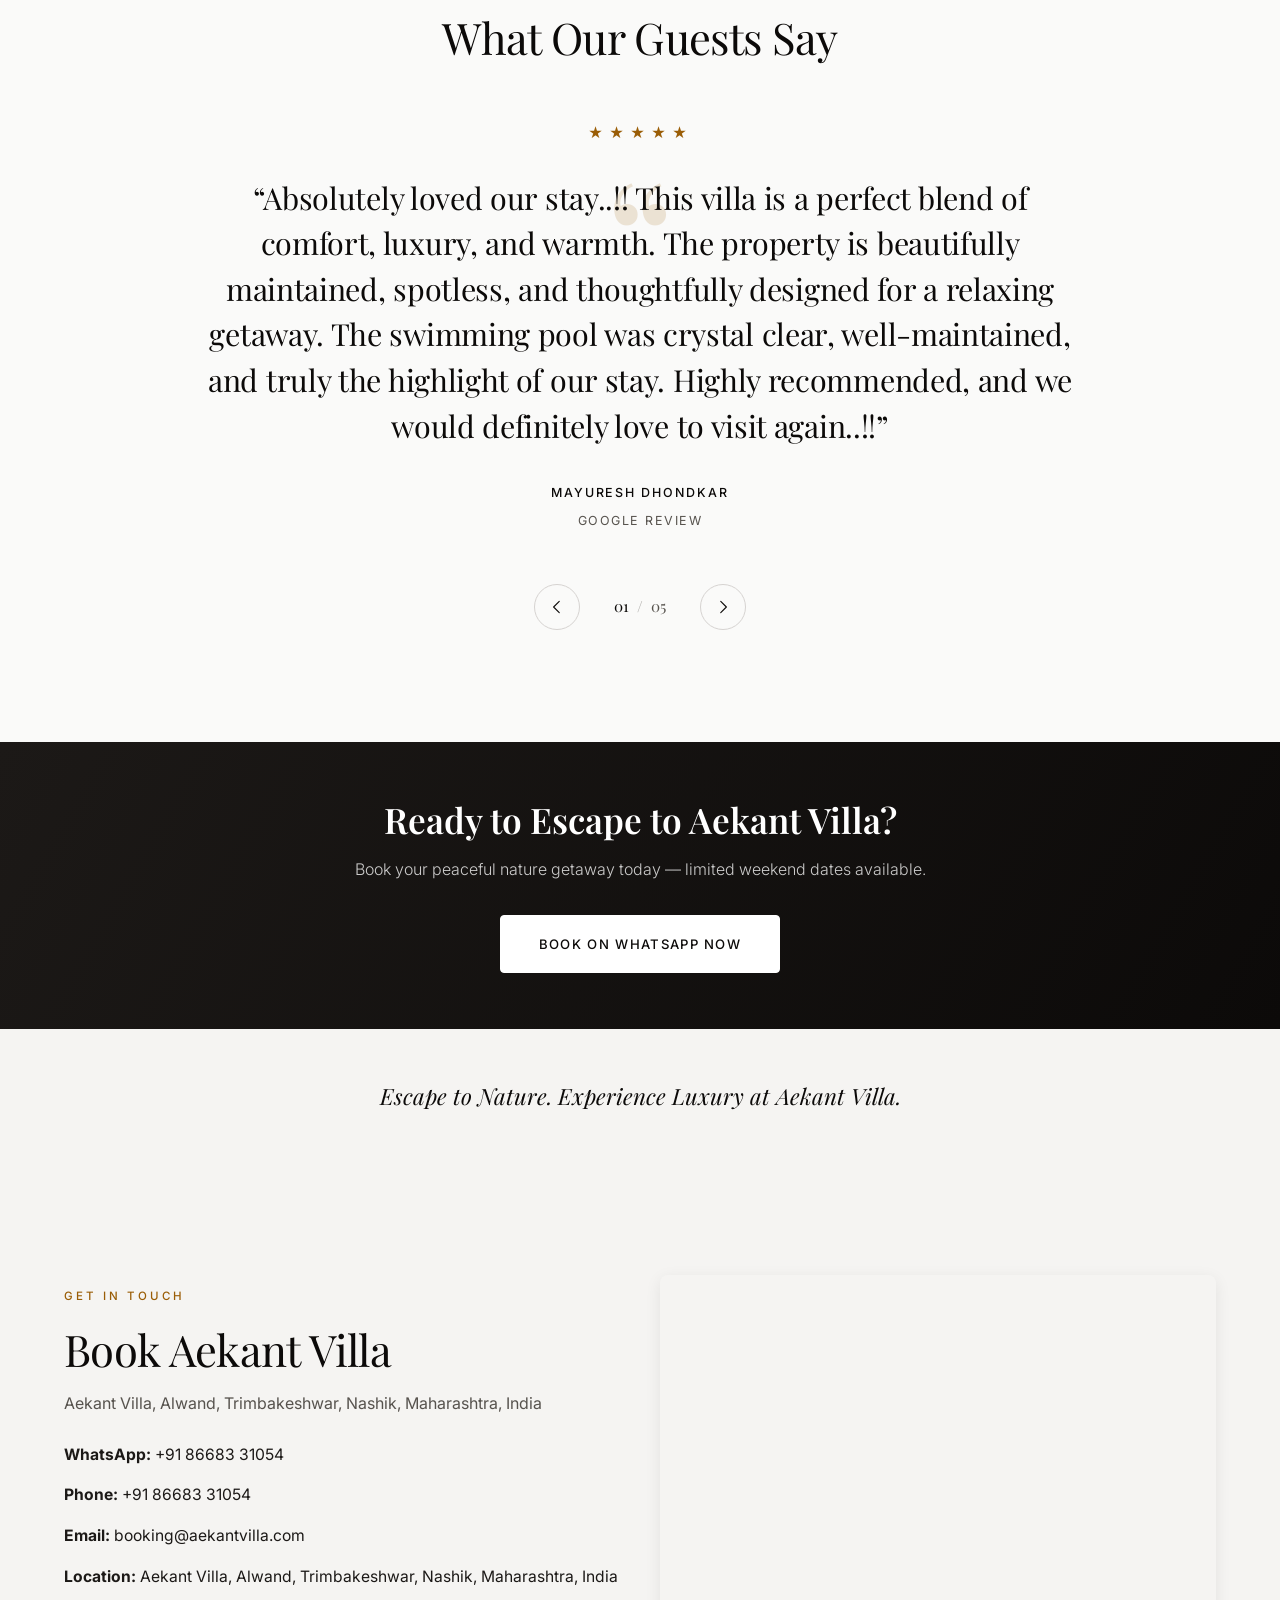
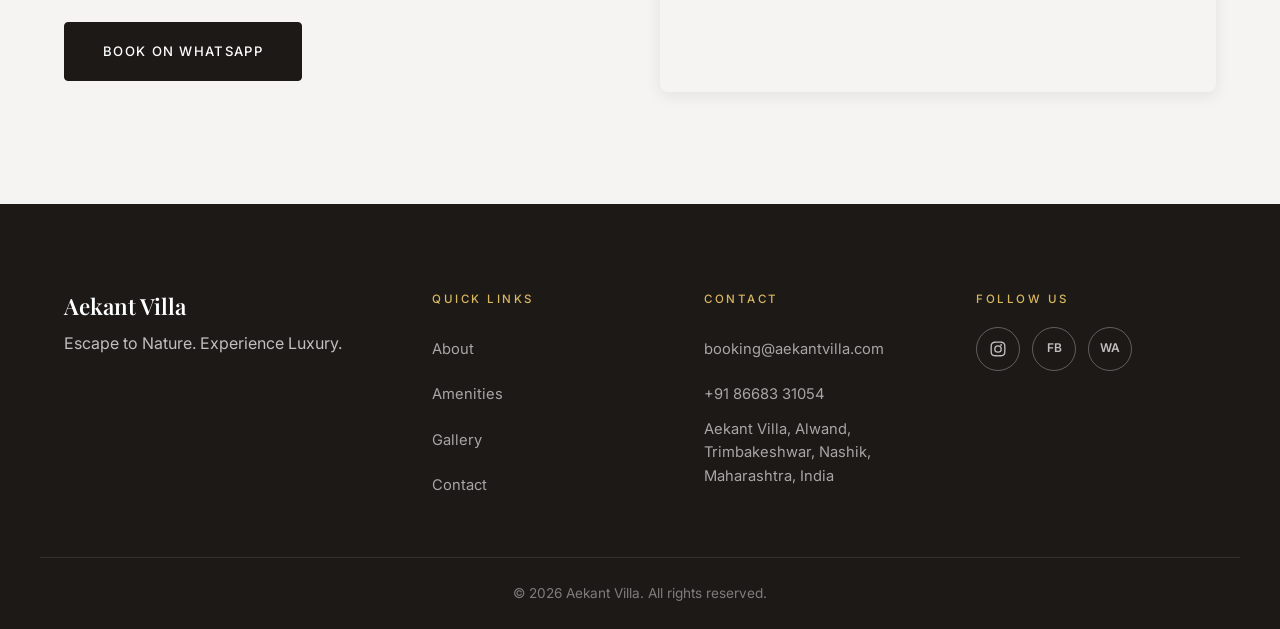
==== commit 7cb4420a: "Replace testimonial card grid with a single pull-quote Five reviews in a three-across card grid was " ====
--- a/index.html
+++ b/index.html
@@ -781,32 +781,44 @@
       <h2 class="section-title">What Our Guests Say</h2>
     </div>
 
-    <div class="testimonials__grid">
-      <blockquote class="testimonial-card fade-in-up">
-        <p class="testimonial-card__rating" aria-label="5 out of 5 stars">&#9733;&#9733;&#9733;&#9733;&#9733;</p>
-        <p>&ldquo;Absolutely loved our stay..!! This villa is a perfect blend of comfort, luxury, and warmth. The property is beautifully maintained, spotless, and thoughtfully designed for a relaxing getaway. The swimming pool was crystal clear, well-maintained, and truly the highlight of our stay. Highly recommended, and we would definitely love to visit again..!!&rdquo;</p>
-        <footer>&mdash; Mayuresh Dhondkar <span>&middot; Google Review</span></footer>
-      </blockquote>
-      <blockquote class="testimonial-card fade-in-up">
-        <p class="testimonial-card__rating" aria-label="5 out of 5 stars">&#9733;&#9733;&#9733;&#9733;&#9733;</p>
-        <p>&ldquo;It was a wonderful experience staying at this property. You will enjoy the luxury of a spacious 3BHK Villa at a steal price. If you are looking to just relax and chill in the nature, book this property right away! Gaurav is a fantastic host and was always available to help during our stay.&rdquo;</p>
-        <footer>&mdash; Dipen Sharma <span>&middot; Google Review</span></footer>
-      </blockquote>
-      <blockquote class="testimonial-card fade-in-up">
-        <p class="testimonial-card__rating" aria-label="5 out of 5 stars">&#9733;&#9733;&#9733;&#9733;&#9733;</p>
-        <p>&ldquo;This villa is a hidden gem near Nashik. The scenic views and sunsets are breathtaking, and the swimming pool is clean and refreshing. A special thanks to the excellent caretaker who provided top-notch service throughout our stay. If you want a peaceful, high-quality escape, this is the place to be!&rdquo;</p>
-        <footer>&mdash; Viraj Mundada <span>&middot; Google Review</span></footer>
-      </blockquote>
-      <blockquote class="testimonial-card fade-in-up">
-        <p class="testimonial-card__rating" aria-label="5 out of 5 stars">&#9733;&#9733;&#9733;&#9733;&#9733;</p>
-        <p>&ldquo;An absolutely wonderful stay! The villa was clean, spacious, and beautifully maintained. The staff was extremely cooperative and respectful of our privacy. Everything was smooth and comfortable from start to finish. Truly one of the best villa experiences we've had &mdash; highly recommended!&rdquo;</p>
-        <footer>&mdash; Pranali Rane <span>&middot; Google Review</span></footer>
-      </blockquote>
-      <blockquote class="testimonial-card fade-in-up">
-        <p class="testimonial-card__rating" aria-label="5 out of 5 stars">&#9733;&#9733;&#9733;&#9733;&#9733;</p>
-        <p>&ldquo;We stayed at this villa for one night and had a wonderful experience. The ambience was pleasant, and hygiene and cleanliness were well maintained throughout the property. The swimming pool was clean, and the view was absolutely beautiful. This place will definitely be one of our favorite spots.&rdquo;</p>
-        <footer>&mdash; Joel Sonawane <span>&middot; Google Review</span></footer>
-      </blockquote>
+    <div class="quotes fade-in-up" id="quotes">
+      <div class="quotes__viewport">
+        <blockquote class="quote is-active">
+          <p class="quote__rating" aria-label="5 out of 5 stars">&#9733;&#9733;&#9733;&#9733;&#9733;</p>
+          <p class="quote__text">&ldquo;Absolutely loved our stay..!! This villa is a perfect blend of comfort, luxury, and warmth. The property is beautifully maintained, spotless, and thoughtfully designed for a relaxing getaway. The swimming pool was crystal clear, well-maintained, and truly the highlight of our stay. Highly recommended, and we would definitely love to visit again..!!&rdquo;</p>
+          <footer class="quote__by">Mayuresh Dhondkar <span>Google Review</span></footer>
+        </blockquote>
+        <blockquote class="quote">
+          <p class="quote__rating" aria-label="5 out of 5 stars">&#9733;&#9733;&#9733;&#9733;&#9733;</p>
+          <p class="quote__text">&ldquo;It was a wonderful experience staying at this property. You will enjoy the luxury of a spacious 3BHK Villa at a steal price. If you are looking to just relax and chill in the nature, book this property right away! Gaurav is a fantastic host and was always available to help during our stay.&rdquo;</p>
+          <footer class="quote__by">Dipen Sharma <span>Google Review</span></footer>
+        </blockquote>
+        <blockquote class="quote">
+          <p class="quote__rating" aria-label="5 out of 5 stars">&#9733;&#9733;&#9733;&#9733;&#9733;</p>
+          <p class="quote__text">&ldquo;This villa is a hidden gem near Nashik. The scenic views and sunsets are breathtaking, and the swimming pool is clean and refreshing. A special thanks to the excellent caretaker who provided top-notch service throughout our stay. If you want a peaceful, high-quality escape, this is the place to be!&rdquo;</p>
+          <footer class="quote__by">Viraj Mundada <span>Google Review</span></footer>
+        </blockquote>
+        <blockquote class="quote">
+          <p class="quote__rating" aria-label="5 out of 5 stars">&#9733;&#9733;&#9733;&#9733;&#9733;</p>
+          <p class="quote__text">&ldquo;An absolutely wonderful stay! The villa was clean, spacious, and beautifully maintained. The staff was extremely cooperative and respectful of our privacy. Everything was smooth and comfortable from start to finish. Truly one of the best villa experiences we've had &mdash; highly recommended!&rdquo;</p>
+          <footer class="quote__by">Pranali Rane <span>Google Review</span></footer>
+        </blockquote>
+        <blockquote class="quote">
+          <p class="quote__rating" aria-label="5 out of 5 stars">&#9733;&#9733;&#9733;&#9733;&#9733;</p>
+          <p class="quote__text">&ldquo;We stayed at this villa for one night and had a wonderful experience. The ambience was pleasant, and hygiene and cleanliness were well maintained throughout the property. The swimming pool was clean, and the view was absolutely beautiful. This place will definitely be one of our favorite spots.&rdquo;</p>
+          <footer class="quote__by">Joel Sonawane <span>Google Review</span></footer>
+        </blockquote>
+      </div>
+
+      <div class="quotes__controls">
+        <button class="quotes__btn" type="button" data-dir="-1" aria-label="Previous review">
+          <svg viewBox="0 0 24 24" width="18" height="18" fill="none" stroke="currentColor" stroke-width="1.5" stroke-linecap="round" stroke-linejoin="round" aria-hidden="true"><path d="M15 19.5 7.5 12l7.5-7.5"/></svg>
+        </button>
+        <p class="quotes__count"><span id="quoteIndex">01</span><span class="quotes__sep">/</span><span id="quoteTotal">05</span></p>
+        <button class="quotes__btn" type="button" data-dir="1" aria-label="Next review">
+          <svg viewBox="0 0 24 24" width="18" height="18" fill="none" stroke="currentColor" stroke-width="1.5" stroke-linecap="round" stroke-linejoin="round" aria-hidden="true"><path d="m9 4.5 7.5 7.5L9 19.5"/></svg>
+        </button>
+      </div>
     </div>
   </div>
 </section>
--- a/style.css
+++ b/style.css
@@ -769,52 +769,124 @@
 .why-card span { color: var(--color-accent); font-weight: 500; }
 
 /* =========================================================
-   Testimonials
-   ========================================================= */
-.testimonials__grid {
-  display: grid;
-  grid-template-columns: repeat(3, 1fr);
-  gap: 18px;
-}
-
-.testimonial-card {
-  background: var(--color-surface);
-  border: 1px solid var(--color-border);
-  border-radius: var(--radius-md);
-  padding: 40px 36px;
-  position: relative;
-}
-
-.testimonial-card p {
-  font-style: normal;      /* italic body at length hurts readability */
-  font-size: 1.02rem;
-  font-weight: 300;
-  line-height: 1.8;
-  color: var(--color-text);
-  margin-bottom: 24px;
-}
-
-/* Needs the extra class to outrank `.testimonial-card p`, which would
-   otherwise win on specificity and paint the stars ink instead of gold. */
-.testimonial-card p.testimonial-card__rating {
-  font-style: normal;
+   Testimonials — single pull-quote
+   ========================================================= */
+.quotes { max-width: 880px; margin: 0 auto; }
+
+/* All quotes share one grid cell so the block is as tall as the longest
+   one — switching between them cannot shift the layout. */
+.quotes__viewport { display: grid; }
+
+.quote {
+  grid-area: 1 / 1;
+  text-align: center;
+  opacity: 0;
+  visibility: hidden;
+  /* visibility must flip in instantly but wait for the fade on the way out */
+  transition: opacity 400ms cubic-bezier(0.4, 0, 0.2, 1), visibility 0s linear 400ms;
+}
+
+.quote.is-active {
+  opacity: 1;
+  visibility: visible;
+  transition: opacity 400ms cubic-bezier(0.4, 0, 0.2, 1), visibility 0s linear 0s;
+}
+
+.quote__rating {
   color: var(--color-accent);
-  letter-spacing: 4px;
+  letter-spacing: 6px;
   font-size: 0.9rem;
   line-height: 1;
-  margin-bottom: 20px;
-}
-
-.testimonial-card footer {
-  font-weight: 600;
+  margin-bottom: 34px;
+}
+
+.quote__text {
+  position: relative;
+  font-family: var(--font-heading);
+  font-size: clamp(1.25rem, 2.4vw, 1.9rem);
+  font-weight: 400;
+  line-height: 1.5;
+  letter-spacing: -0.01em;
   color: var(--color-primary-dark);
-  font-size: 0.9rem;
-}
-
-.testimonial-card footer span {
+}
+
+/* Oversized opening mark, set behind the text as a watermark. Note `em`
+   here resolves against this element's own 5.5em size, not the text's —
+   so the offset stays small or the glyph flies off above the quote. */
+.quote__text::before {
+  content: '\201C';
+  position: absolute;
+  top: -0.14em;
+  left: 50%;
+  transform: translateX(-50%);
+  font-size: 5.5em;
+  line-height: 1;
+  color: var(--color-accent);
+  opacity: 0.15;
+  pointer-events: none;
+  z-index: -1;
+}
+
+.quote__by {
+  margin-top: 34px;
+  font-family: var(--font-body);
+  font-size: 0.78rem;
+  font-weight: 500;
+  letter-spacing: 0.16em;
+  text-transform: uppercase;
+  color: var(--color-primary-dark);
+}
+
+.quote__by span {
+  display: block;
+  margin-top: 7px;
   font-weight: 400;
+  letter-spacing: 0.12em;
   color: var(--color-text-muted);
 }
+
+.quotes__controls {
+  display: flex;
+  align-items: center;
+  justify-content: center;
+  gap: 26px;
+  margin-top: 52px;
+}
+
+.quotes__btn {
+  display: flex;
+  align-items: center;
+  justify-content: center;
+  width: 46px;
+  height: 46px;
+  border: 1px solid var(--color-border-strong);
+  border-radius: 50%;
+  color: var(--color-primary-dark);
+  transition: background var(--transition), border-color var(--transition), color var(--transition);
+}
+
+.quotes__btn:hover {
+  background: var(--color-primary);
+  border-color: var(--color-primary);
+  color: #fff;
+}
+
+.quotes__btn:focus-visible {
+  outline: 2px solid var(--color-accent);
+  outline-offset: 3px;
+}
+
+.quotes__count {
+  font-family: var(--font-heading);
+  font-size: 0.95rem;
+  color: var(--color-text-muted);
+  min-width: 68px;
+  text-align: center;
+  font-variant-numeric: tabular-nums;   /* stops the counter jittering */
+}
+
+.quotes__count span:first-child { color: var(--color-primary-dark); }
+.quotes__sep { margin: 0 8px; opacity: 0.5; }
 
 /* =========================================================
    Packages
@@ -1133,7 +1205,6 @@
   .amenities__grid,
   .about__grid,
   .attractions__grid,
-  .testimonials__grid,
   .packages__grid { grid-template-columns: repeat(2, 1fr); }
 
   .why__grid { grid-template-columns: repeat(2, 1fr); }
@@ -1154,7 +1225,6 @@
 
   .amenities__grid,
   .attractions__grid,
-  .testimonials__grid,
   .why__grid,
   .packages__grid,
   .gallery__grid { grid-template-columns: repeat(2, 1fr); }
@@ -1168,7 +1238,6 @@
 @media (max-width: 480px) {
   .amenities__grid,
   .attractions__grid,
-  .testimonials__grid,
   .why__grid,
   .packages__grid,
   .gallery__grid { grid-template-columns: 1fr; }
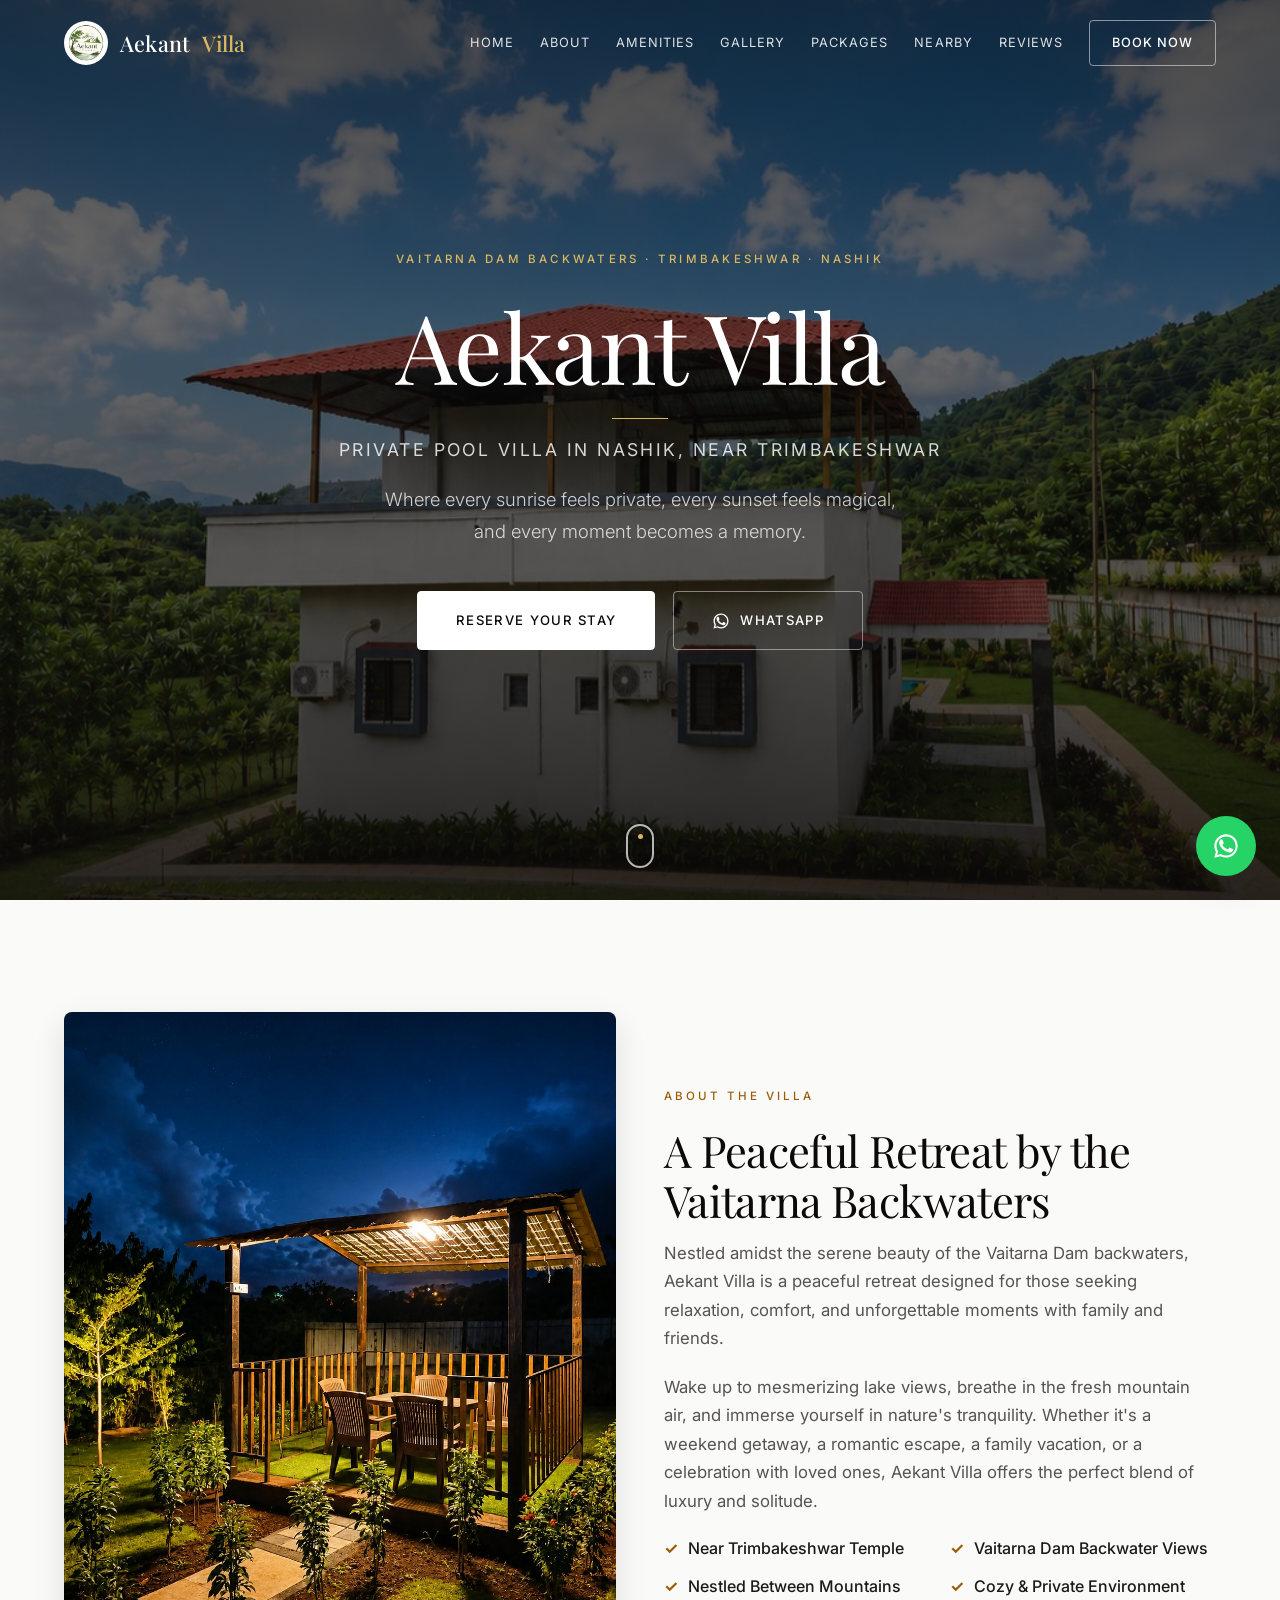
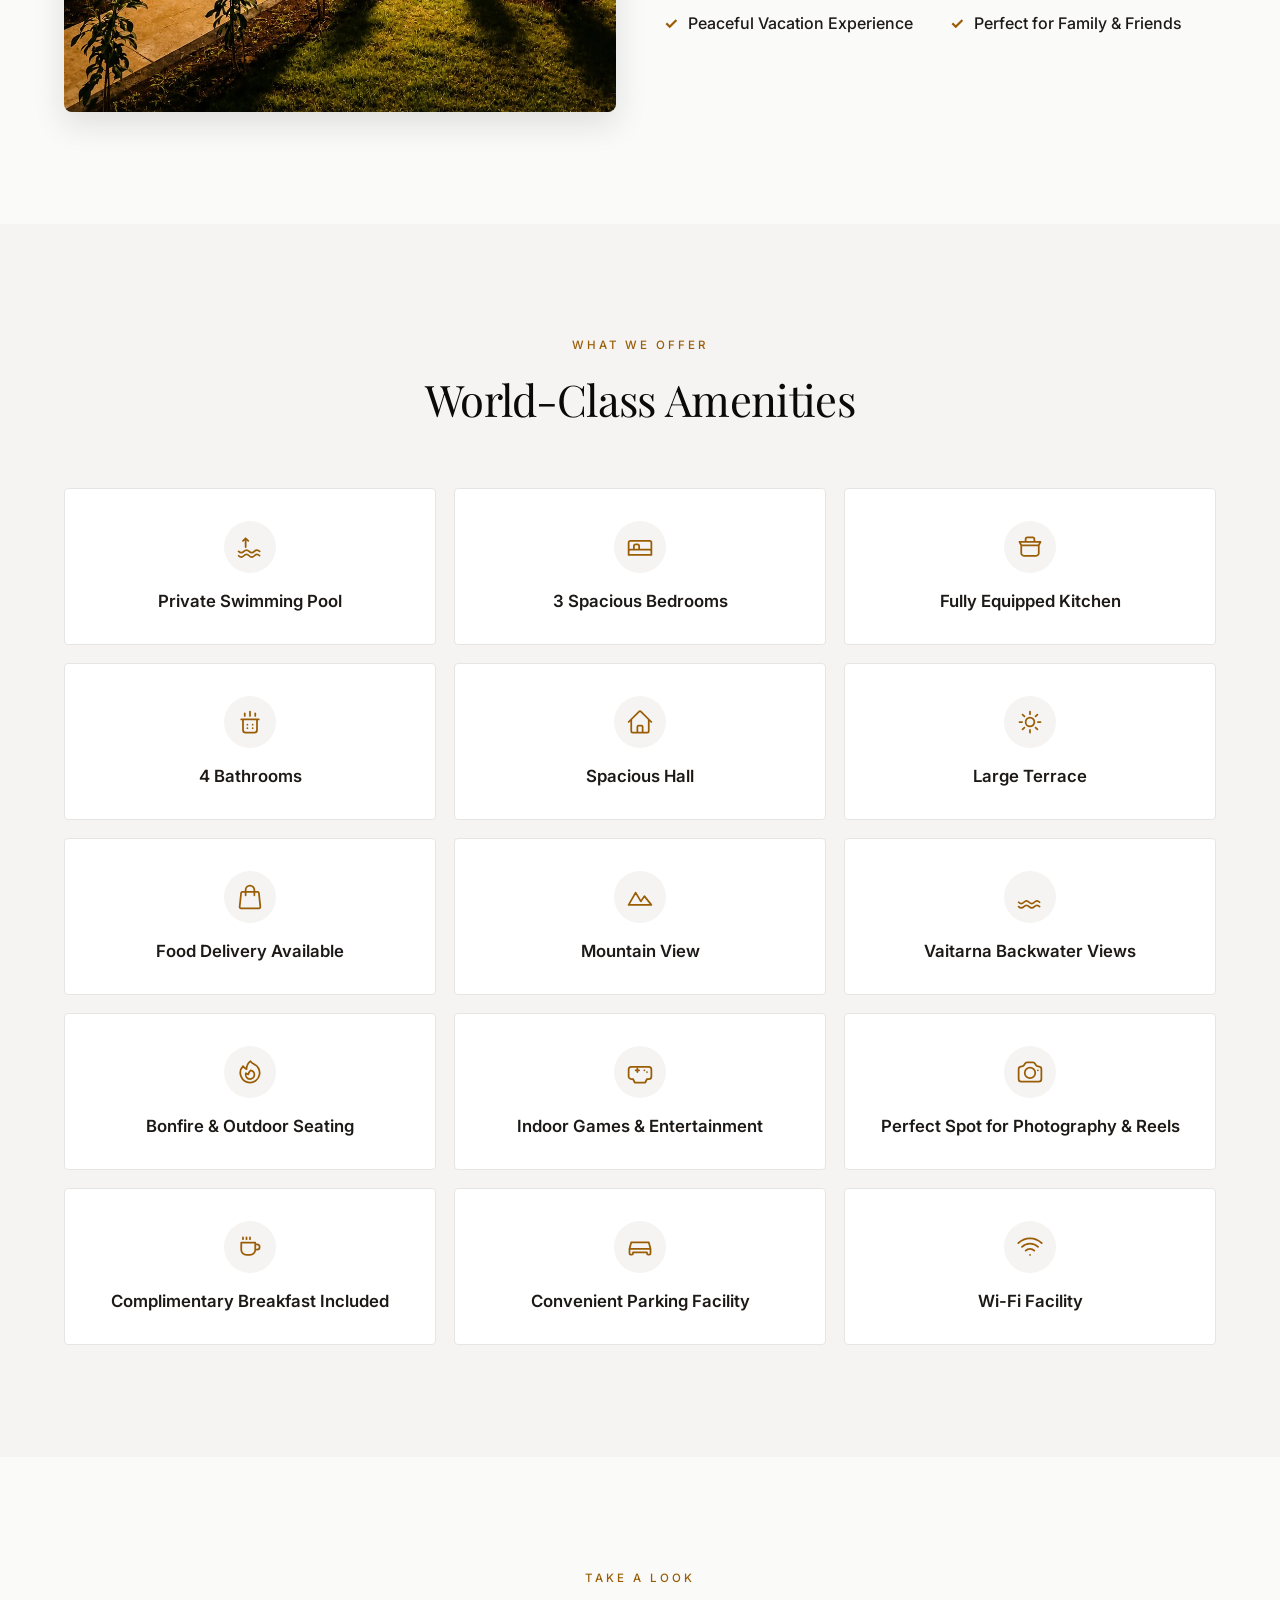
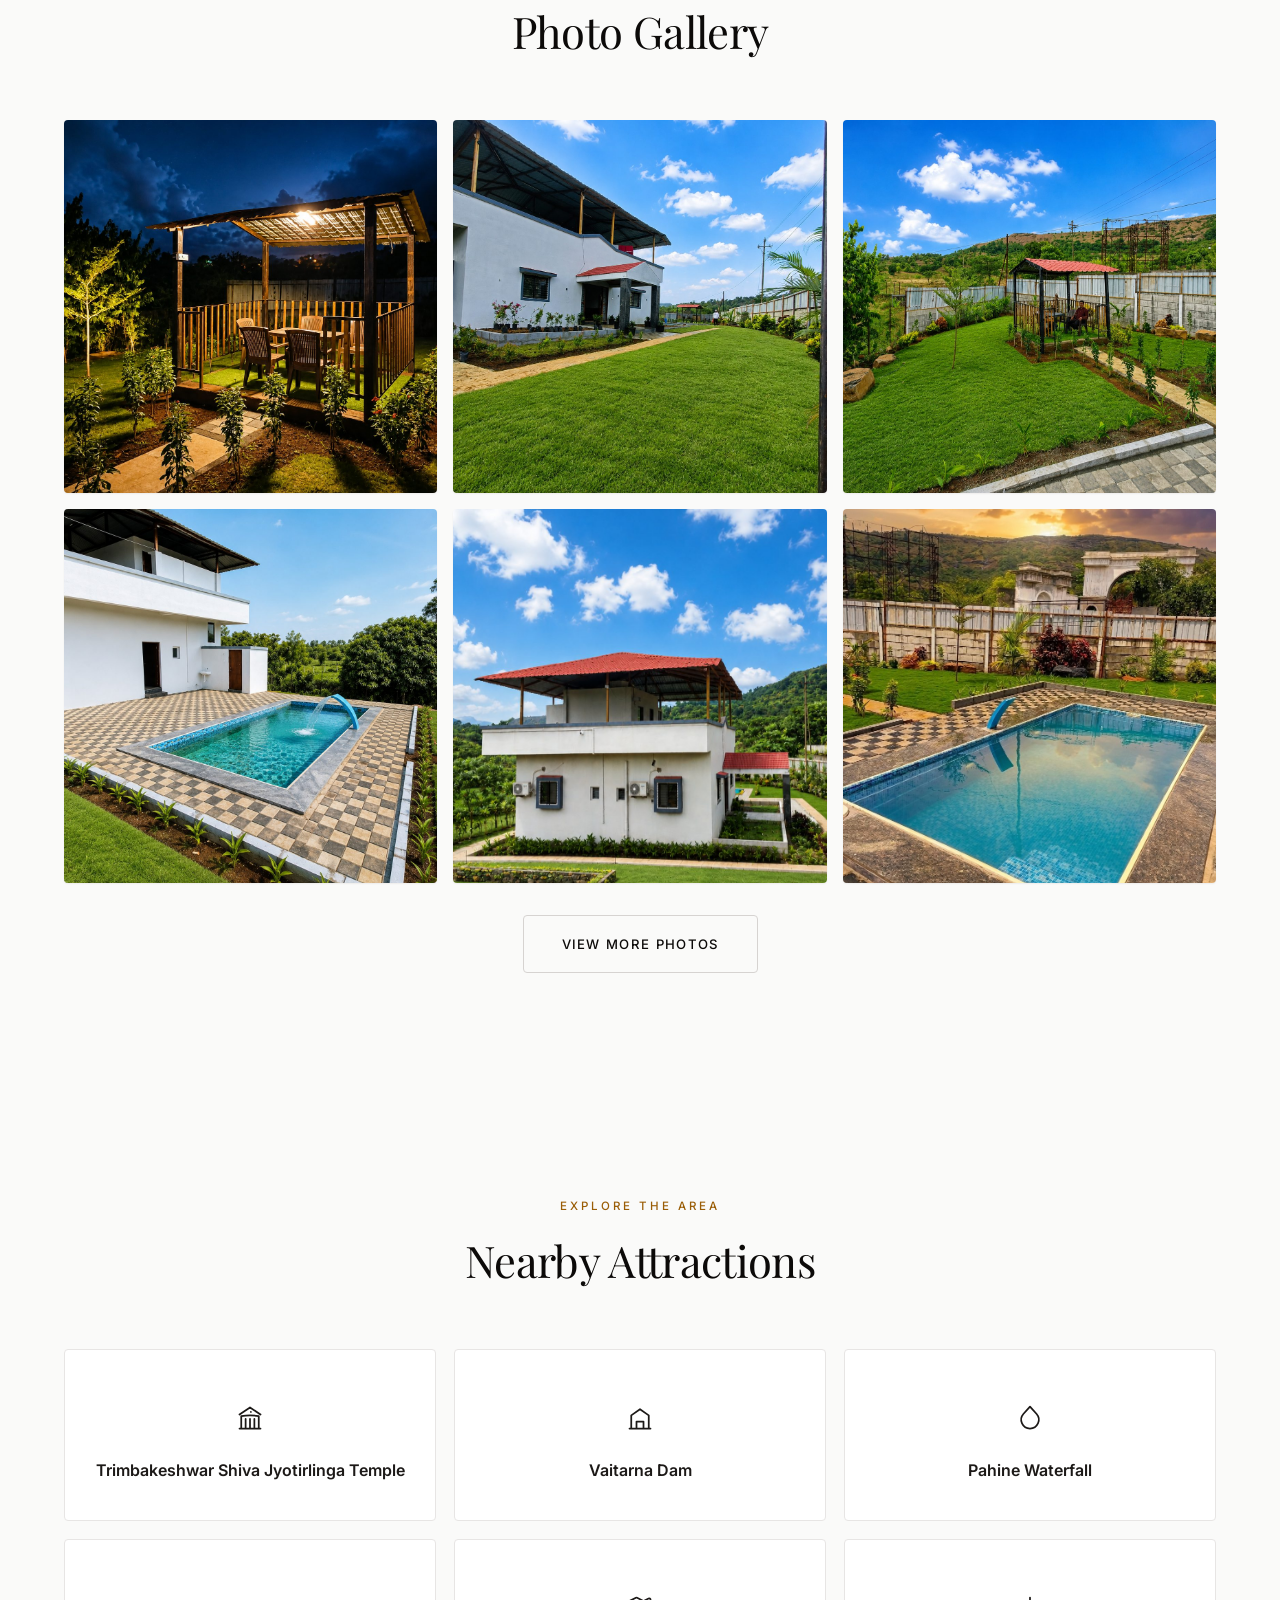
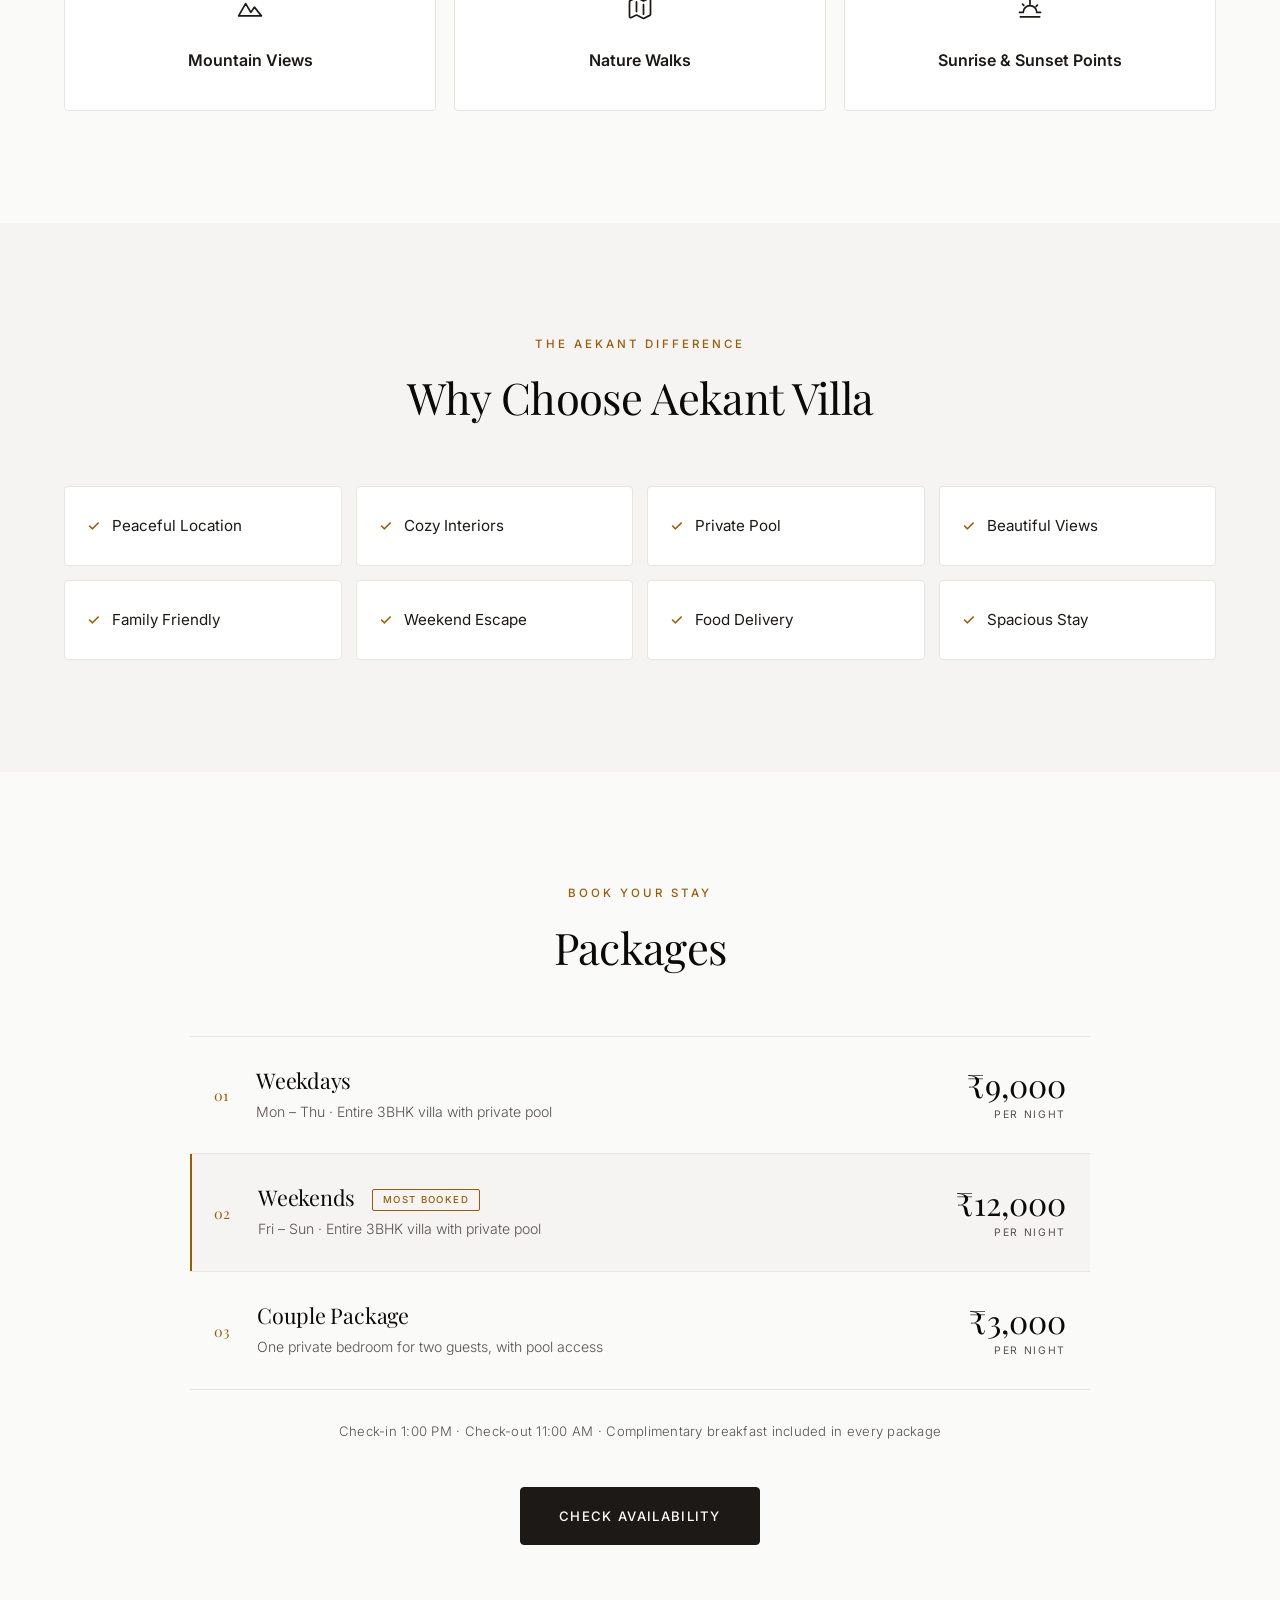
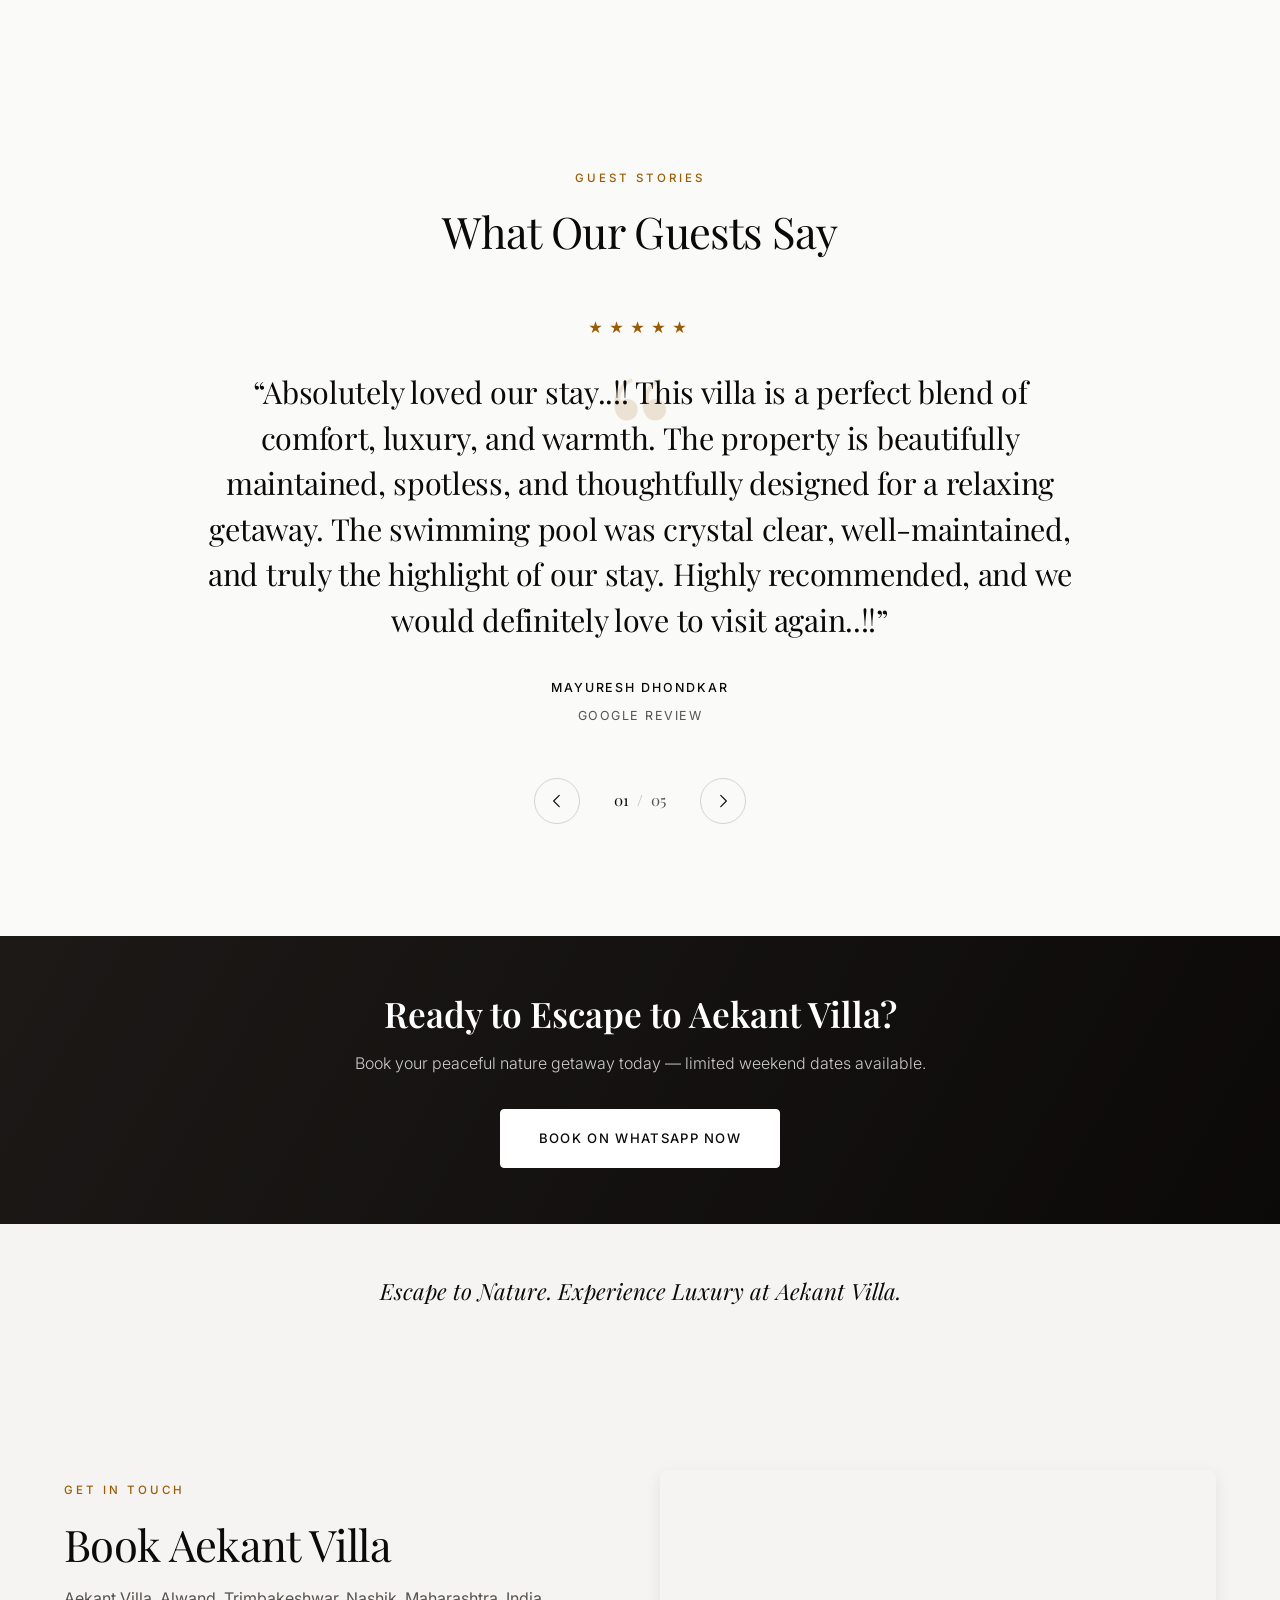
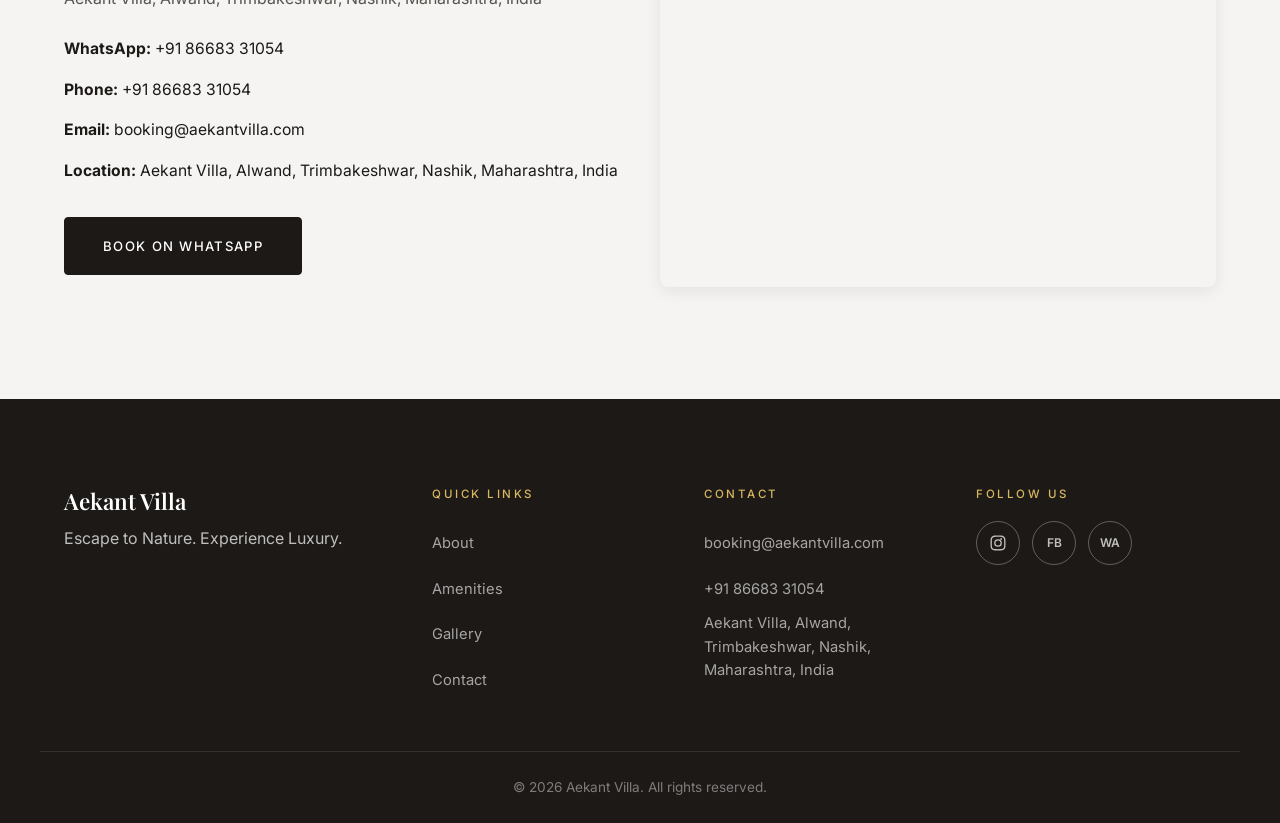
==== commit 87969531: "Replace package cards with an editorial rate table Three centred price cards was another of the repe" ====
--- a/index.html
+++ b/index.html
@@ -748,26 +748,40 @@
       <h2 class="section-title">Packages</h2>
     </div>
 
-    <div class="packages__grid">
-      <div class="package-card fade-in-up">
-        <p class="package-card__label">Weekdays</p>
-        <p class="package-card__price">&#8377;9,000<span>/-</span></p>
-      </div>
-      <div class="package-card package-card--featured fade-in-up">
-        <p class="package-card__label">Weekends</p>
-        <p class="package-card__price">&#8377;12,000<span>/-</span></p>
-      </div>
-      <div class="package-card fade-in-up">
-        <p class="package-card__label">Couple Package</p>
-        <p class="package-card__price">&#8377;3,000<span>/-</span></p>
-      </div>
-    </div>
-
-    <p class="packages__note fade-in-up">&#127859; Complimentary Breakfast Included in All Packages</p>
+    <ul class="rates fade-in-up">
+      <li class="rate">
+        <span class="rate__num" aria-hidden="true">01</span>
+        <div class="rate__body">
+          <h3 class="rate__name">Weekdays</h3>
+          <p class="rate__detail">Mon &ndash; Thu &middot; Entire 3BHK villa with private pool</p>
+        </div>
+        <p class="rate__price">&#8377;9,000<span class="rate__unit">per night</span></p>
+      </li>
+
+      <li class="rate rate--featured">
+        <span class="rate__num" aria-hidden="true">02</span>
+        <div class="rate__body">
+          <h3 class="rate__name">Weekends <span class="rate__tag">Most booked</span></h3>
+          <p class="rate__detail">Fri &ndash; Sun &middot; Entire 3BHK villa with private pool</p>
+        </div>
+        <p class="rate__price">&#8377;12,000<span class="rate__unit">per night</span></p>
+      </li>
+
+      <li class="rate">
+        <span class="rate__num" aria-hidden="true">03</span>
+        <div class="rate__body">
+          <h3 class="rate__name">Couple Package</h3>
+          <p class="rate__detail">One private bedroom for two guests, with pool access</p>
+        </div>
+        <p class="rate__price">&#8377;3,000<span class="rate__unit">per night</span></p>
+      </li>
+    </ul>
+
+    <p class="rates__note fade-in-up">Check-in 1:00 PM &middot; Check-out 11:00 AM &middot; Complimentary breakfast included in every package</p>
 
     <div class="packages__cta fade-in-up">
       <a href="https://wa.me/918668331054?text=Hi%2C%20I%27m%20interested%20in%20booking%20Aekant%20Villa" class="btn btn--whatsapp" target="_blank" rel="noopener">
-        Book Your Stay Today
+        Check Availability
       </a>
     </div>
   </div>
--- a/style.css
+++ b/style.css
@@ -889,67 +889,104 @@
 .quotes__sep { margin: 0 8px; opacity: 0.5; }
 
 /* =========================================================
-   Packages
-   ========================================================= */
-.packages__grid {
+   Packages — editorial rate rows
+   ========================================================= */
+.rates {
+  max-width: 900px;
+  margin: 0 auto;
+  border-top: 1px solid var(--color-border);
+}
+
+.rate {
   display: grid;
-  grid-template-columns: repeat(3, 1fr);
-  gap: 18px;
-  margin-bottom: 32px;
-}
-
-.package-card {
-  background: var(--color-surface);
-  border: 1px solid var(--color-border);
-  border-radius: var(--radius-md);
-  padding: 40px 28px;
+  grid-template-columns: auto 1fr auto;
+  align-items: center;
+  gap: 28px;
+  padding: 30px 24px;
+  border-bottom: 1px solid var(--color-border);
+  transition: background var(--transition);
+}
+
+.rate:hover { background: var(--color-secondary); }
+
+.rate__num {
+  font-family: var(--font-heading);
+  font-size: 0.9rem;
+  color: var(--color-accent);
+  transition: color var(--transition);
+}
+
+.rate__name {
+  font-family: var(--font-heading);
+  font-size: 1.35rem;
+  font-weight: 400;
+  letter-spacing: -0.01em;
+  color: var(--color-primary-dark);
+}
+
+.rate__detail {
+  margin-top: 6px;
+  font-size: 0.88rem;
+  font-weight: 300;
+  color: var(--color-text-muted);
+}
+
+.rate__tag {
+  display: inline-block;
+  vertical-align: 3px;
+  margin-left: 12px;
+  padding: 4px 10px;
+  border: 1px solid var(--color-accent);
+  border-radius: var(--radius-sm);
+  font-family: var(--font-body);
+  font-size: 0.6rem;
+  font-weight: 500;
+  letter-spacing: 0.14em;
+  text-transform: uppercase;
+  color: var(--color-accent);
+}
+
+.rate__price {
+  font-family: var(--font-heading);
+  font-size: clamp(1.5rem, 2.6vw, 2rem);
+  font-weight: 400;
+  line-height: 1;
+  text-align: right;
+  white-space: nowrap;
+  color: var(--color-primary-dark);
+  font-variant-numeric: tabular-nums;   /* keeps the rate column aligned */
+}
+
+.rate__unit {
+  display: block;
+  margin-top: 9px;
+  font-family: var(--font-body);
+  font-size: 0.65rem;
+  font-weight: 400;
+  letter-spacing: 0.16em;
+  text-transform: uppercase;
+  color: var(--color-text-muted);
+}
+
+/* The featured row is marked with a rule and a tag rather than a filled
+   block, so it reads as emphasis instead of a different component. */
+.rate--featured {
+  background: var(--color-secondary);
+  box-shadow: inset 2px 0 0 var(--color-accent);
+}
+
+.rates__note {
+  max-width: 900px;
+  margin: 30px auto 0;
+  padding: 0 24px;
   text-align: center;
-  box-shadow: none;
-  transition: border-color var(--transition), box-shadow var(--transition);
-}
-
-.package-card:hover {
-  border-color: var(--color-primary);
-  box-shadow: var(--shadow-sm);
-}
-
-.package-card--featured {
-  background: var(--color-primary);
-  color: #fff;
-}
-
-.package-card__label {
-  text-transform: uppercase;
-  letter-spacing: 1.5px;
-  font-size: 0.85rem;
-  font-weight: 600;
-  margin-bottom: 10px;
-  opacity: 0.85;
-}
-
-.package-card__price {
-  font-family: var(--font-heading);
-  font-size: 2rem;
-  font-weight: 700;
-  color: var(--color-primary-dark);
-}
-
-.package-card--featured .package-card__price { color: #fff; }
-
-.package-card__price span {
-  font-size: 1.1rem;
-  font-weight: 400;
-  opacity: 0.8;
-}
-
-.packages__note {
-  text-align: center;
+  font-size: 0.82rem;
+  font-weight: 300;
+  letter-spacing: 0.02em;
   color: var(--color-text-muted);
-  font-weight: 500;
-  margin-bottom: 28px;
-}
-
-.packages__cta { text-align: center; }
+}
+
+.packages__cta { text-align: center; margin-top: 44px; }
 
 /* =========================================================
    Signature Line
@@ -1205,7 +1242,6 @@
   .amenities__grid,
   .about__grid,
   .attractions__grid,
-  .packages__grid { grid-template-columns: repeat(2, 1fr); }
 
   .why__grid { grid-template-columns: repeat(2, 1fr); }
 
@@ -1226,20 +1262,41 @@
   .amenities__grid,
   .attractions__grid,
   .why__grid,
-  .packages__grid,
   .gallery__grid { grid-template-columns: repeat(2, 1fr); }
 
   .footer__grid { grid-template-columns: 1fr 1fr; }
 
   .section { padding: 72px 0; }
   .section-head { margin-bottom: 44px; }
+}
+
+@media (max-width: 620px) {
+  /* Stack the rate rows: number + name on one line, price beneath, so the
+     price never gets squeezed against a wrapping name. */
+  .rate {
+    grid-template-columns: auto 1fr;
+    align-items: start;   /* keep the numeral beside the name, not the detail */
+    gap: 6px 16px;
+    padding: 26px 18px;
+  }
+
+  .rate__num { padding-top: 7px; }
+
+  .rate__price {
+    grid-column: 2;
+    text-align: left;
+    margin-top: 10px;
+  }
+
+  .rate__unit { margin-top: 6px; }
+  .rate__name { font-size: 1.2rem; }
+  .rate__tag { margin-left: 0; margin-top: 8px; display: block; width: fit-content; }
 }
 
 @media (max-width: 480px) {
   .amenities__grid,
   .attractions__grid,
   .why__grid,
-  .packages__grid,
   .gallery__grid { grid-template-columns: 1fr; }
 
   .footer__grid { grid-template-columns: 1fr; text-align: left; }
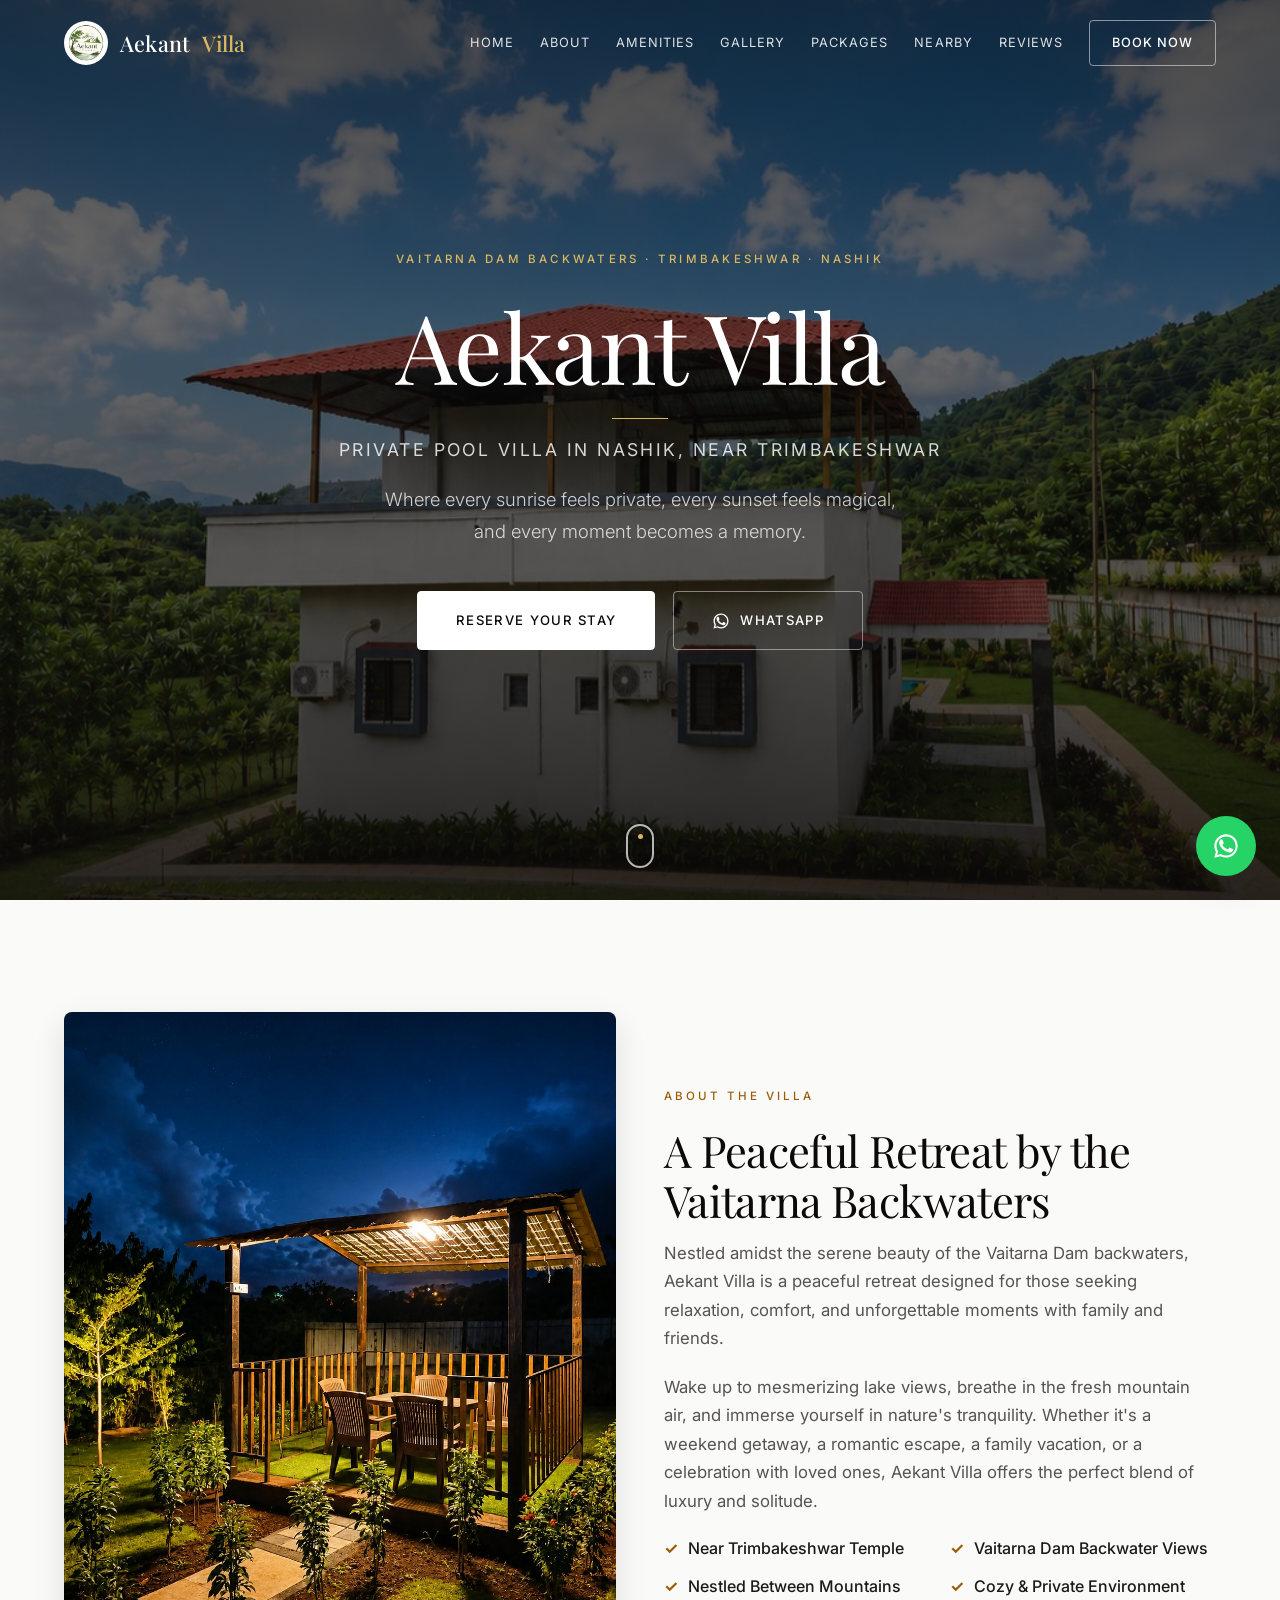
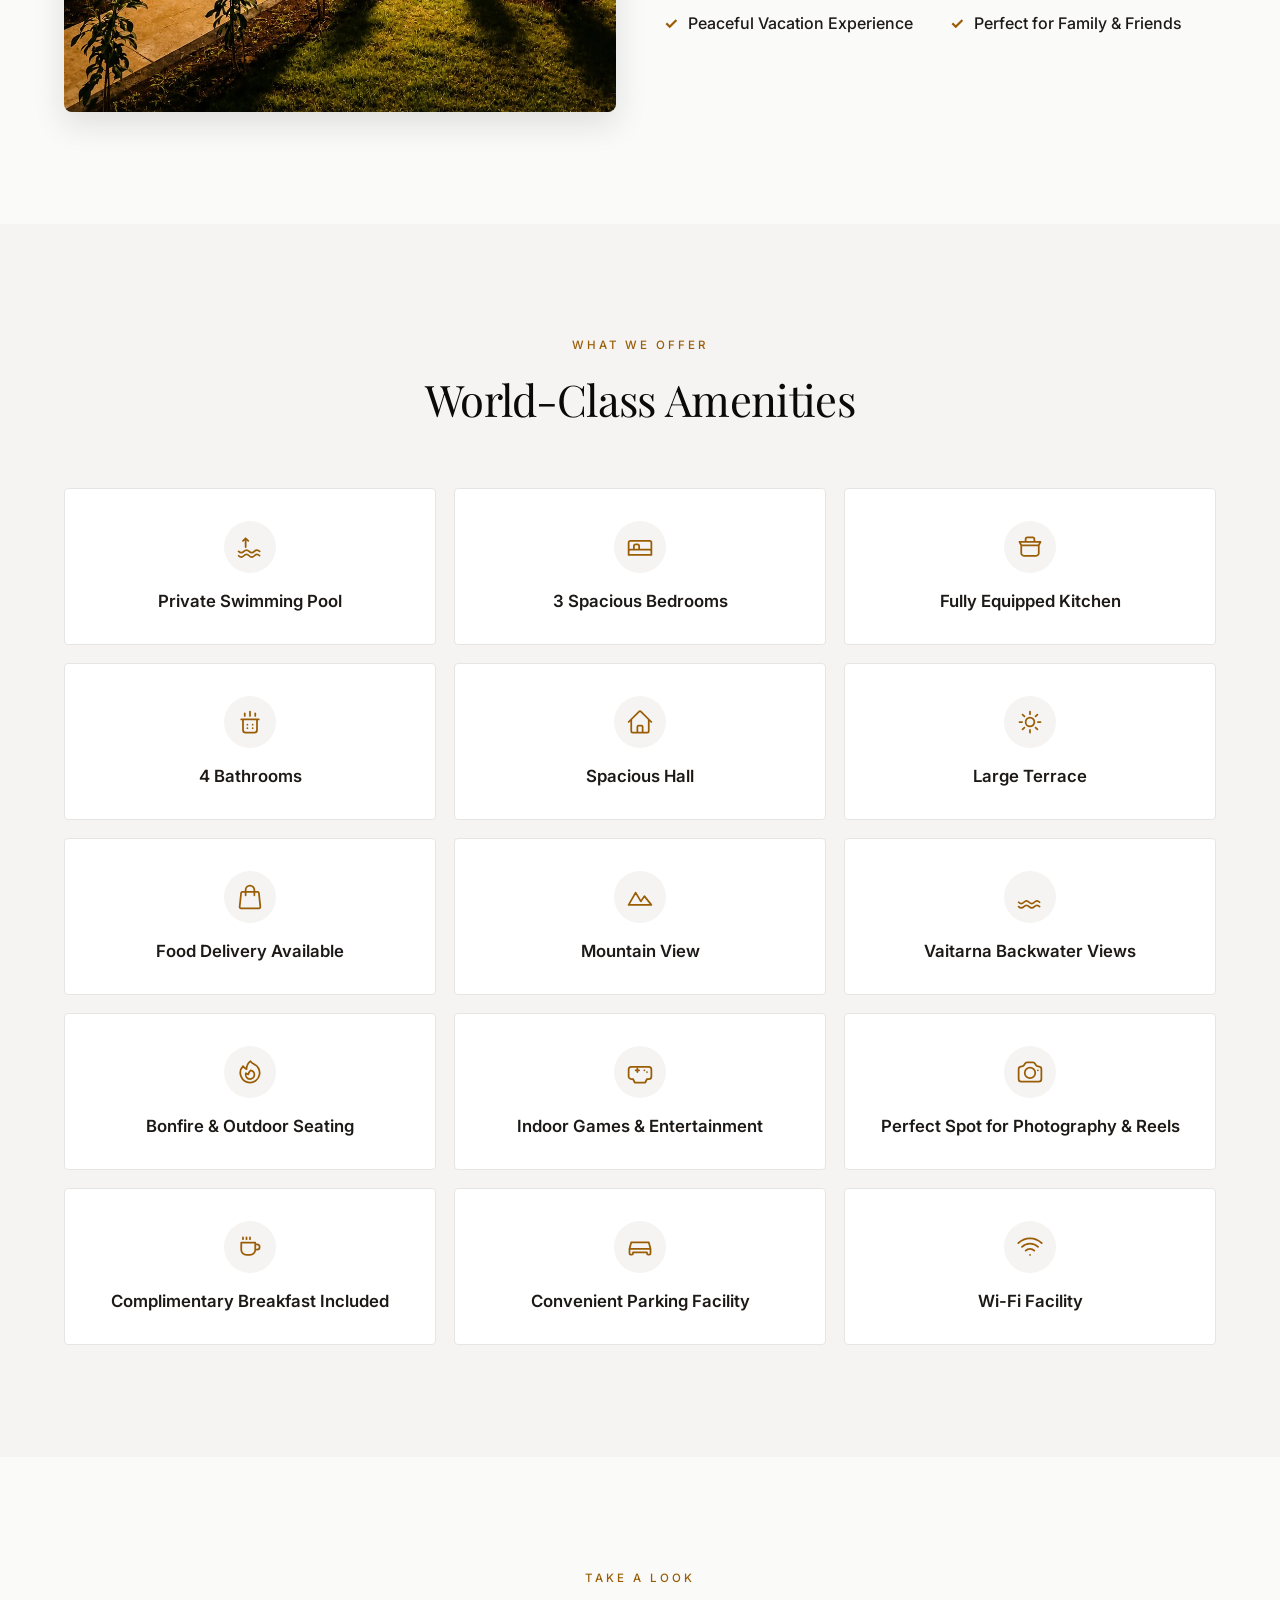
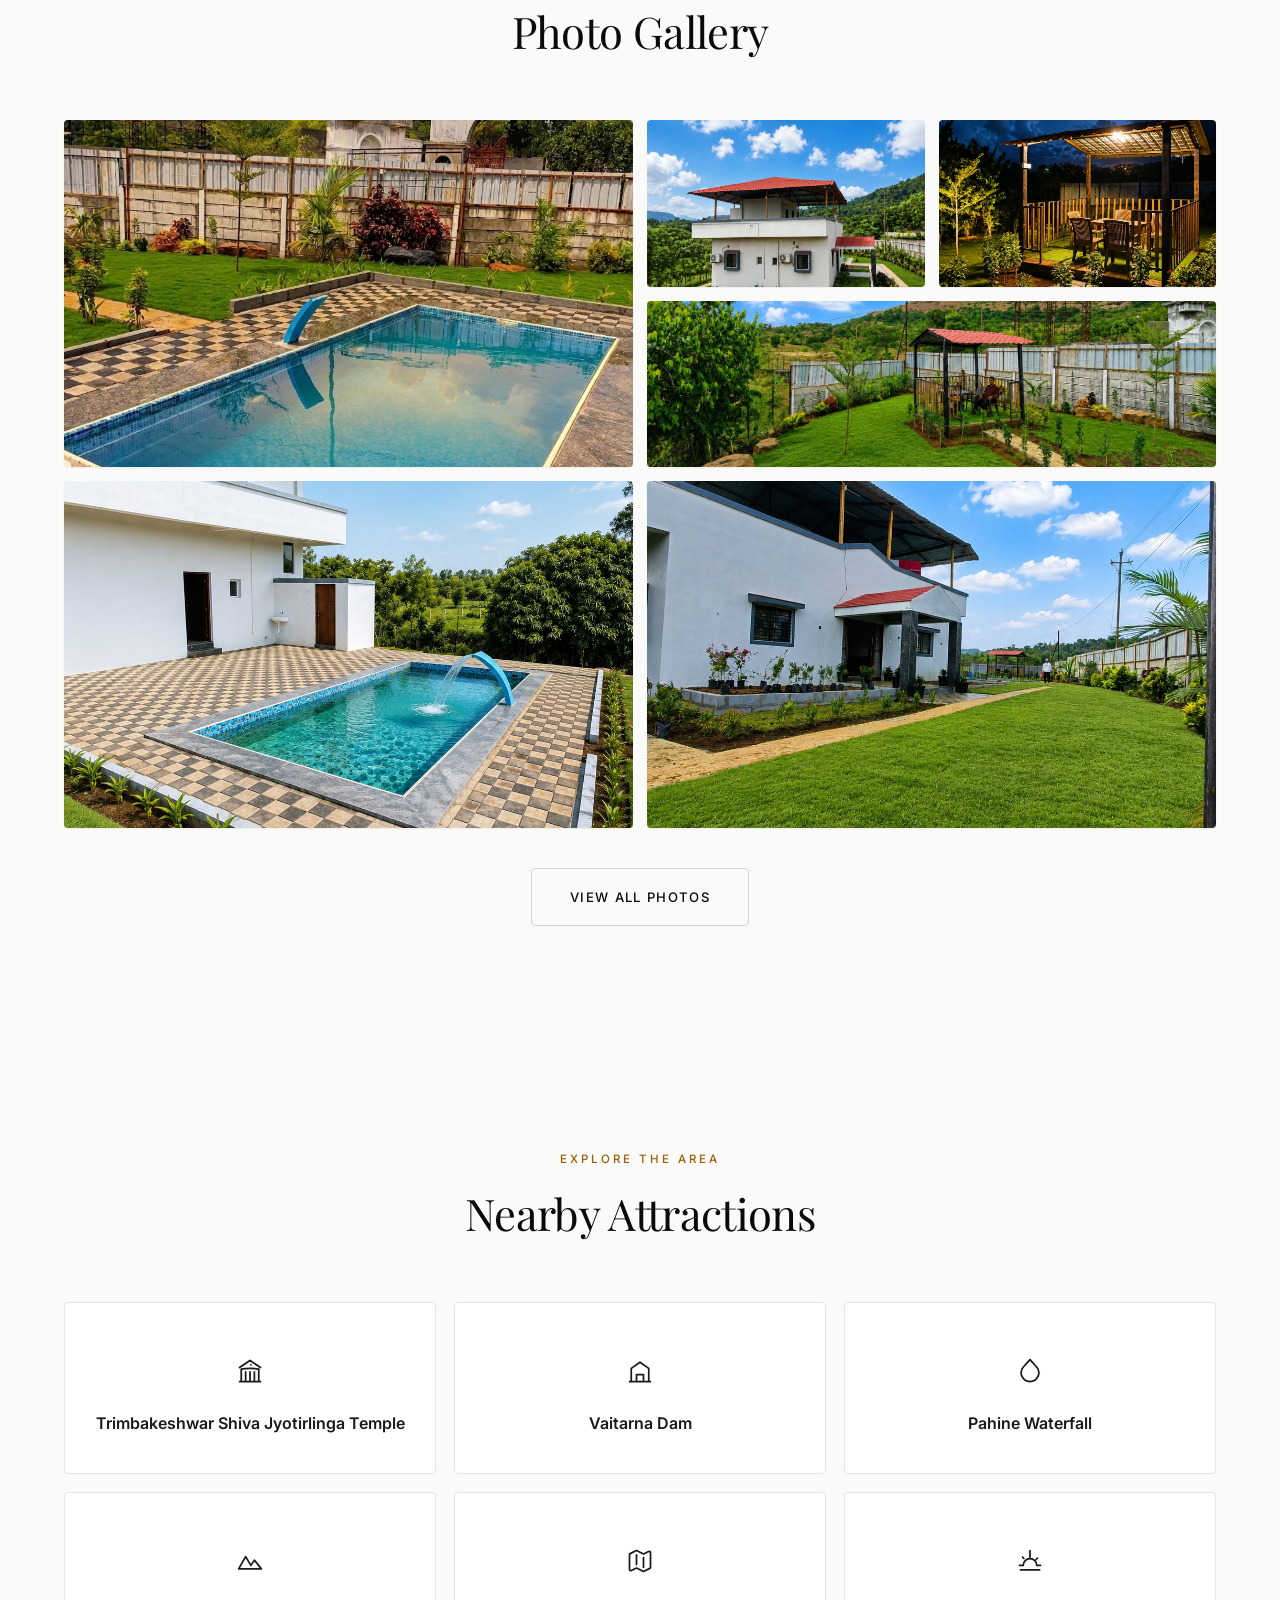
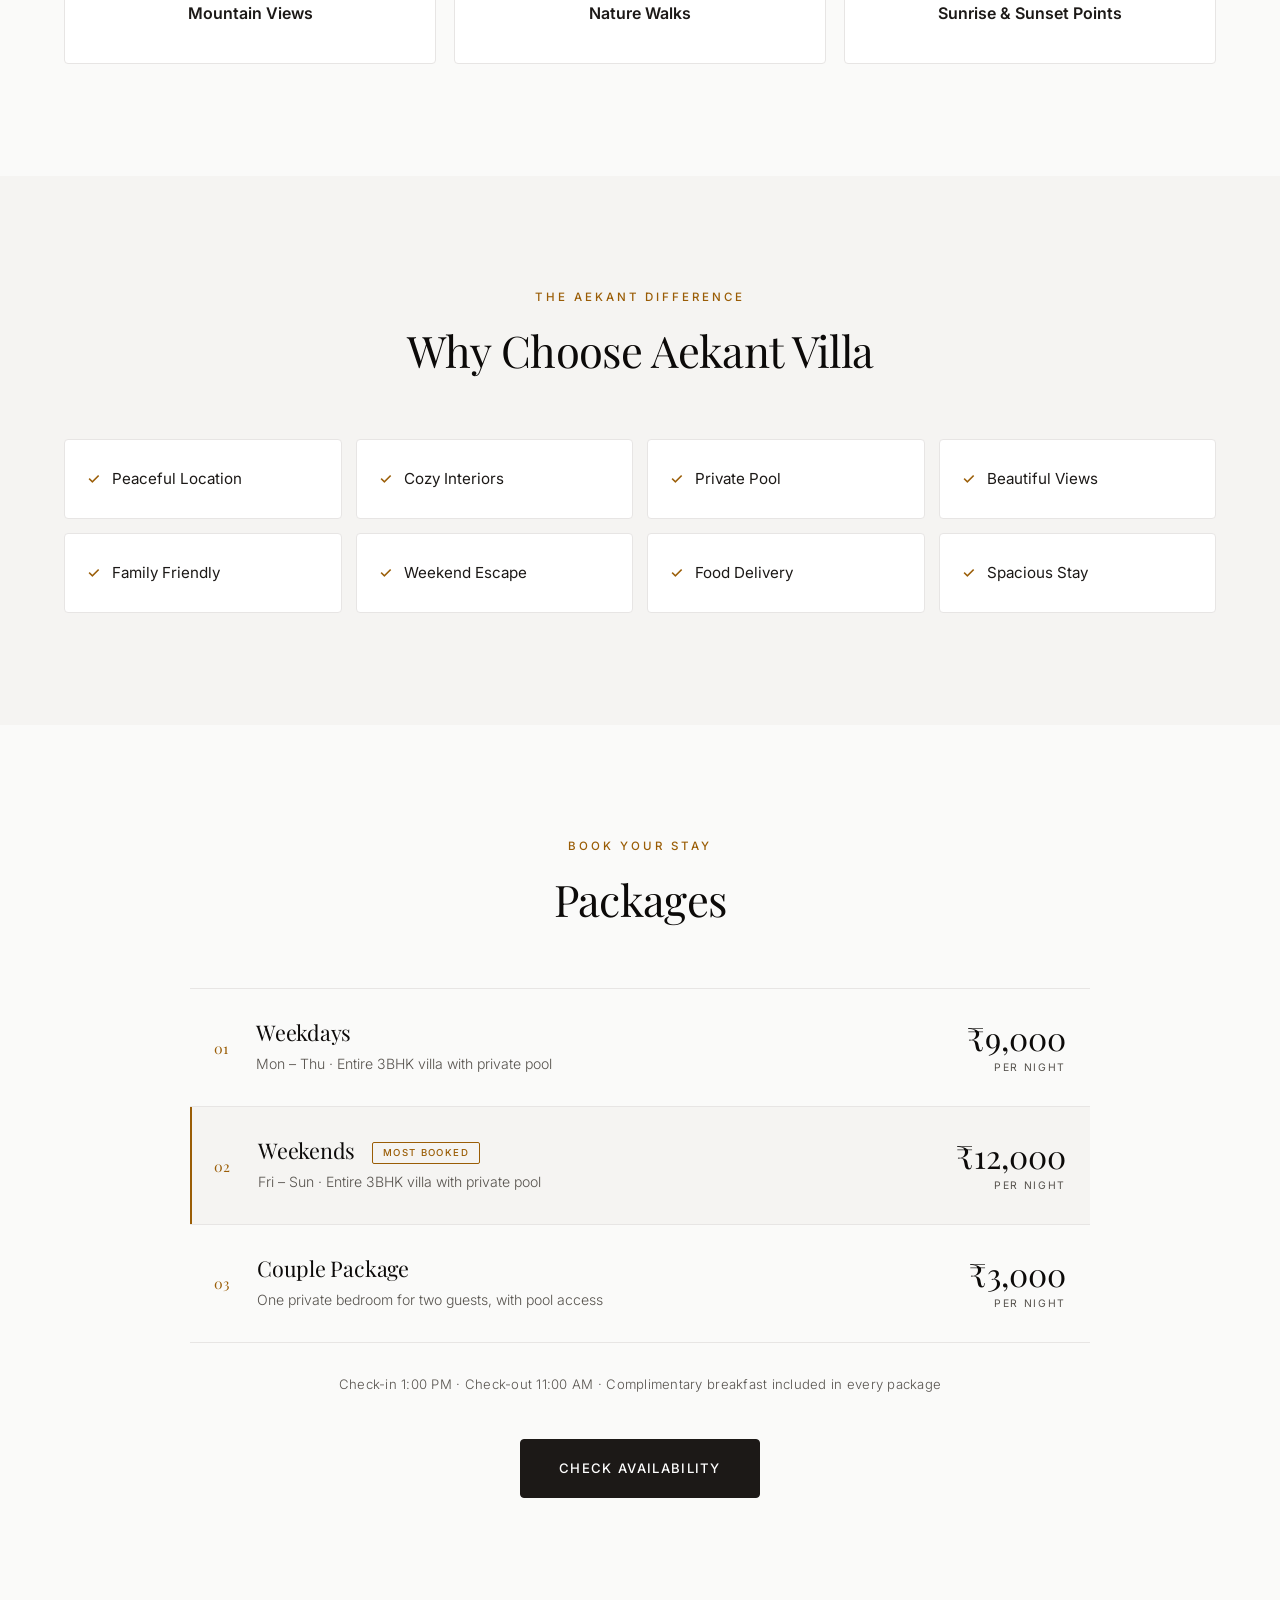
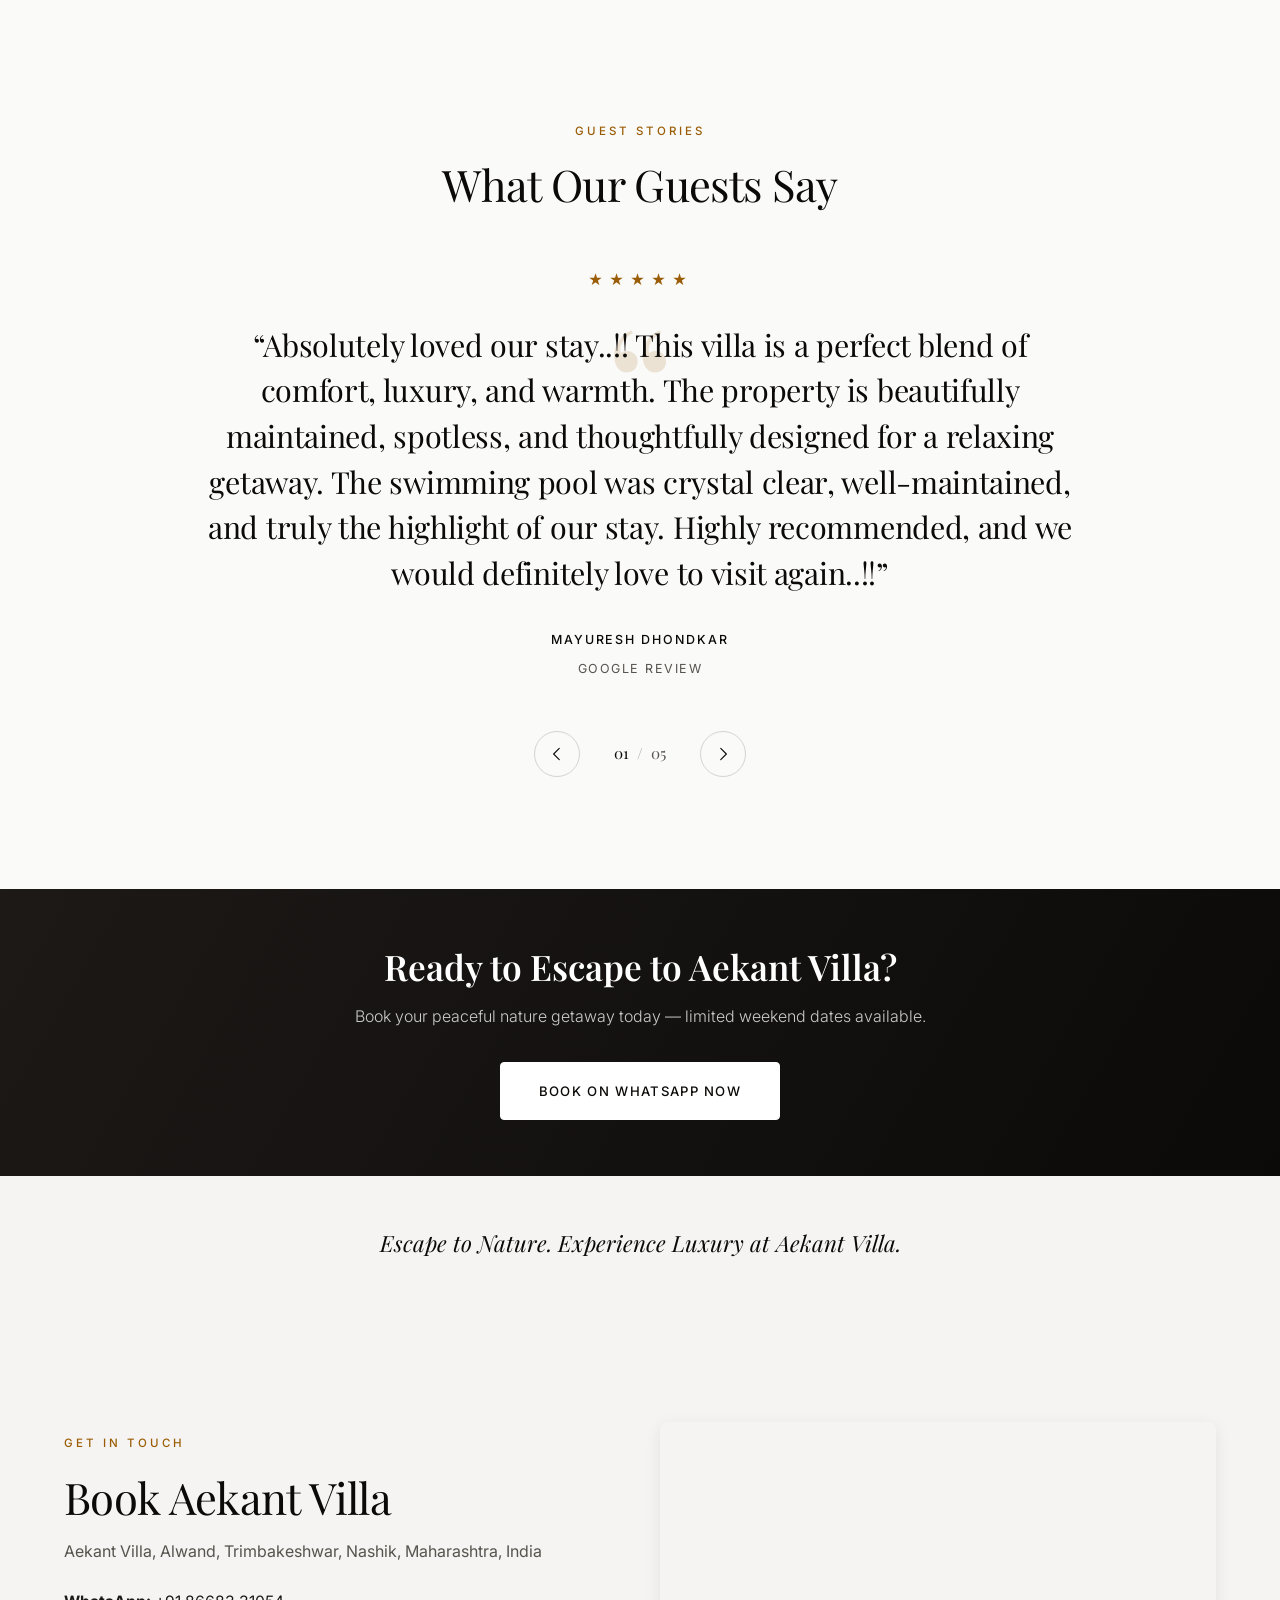
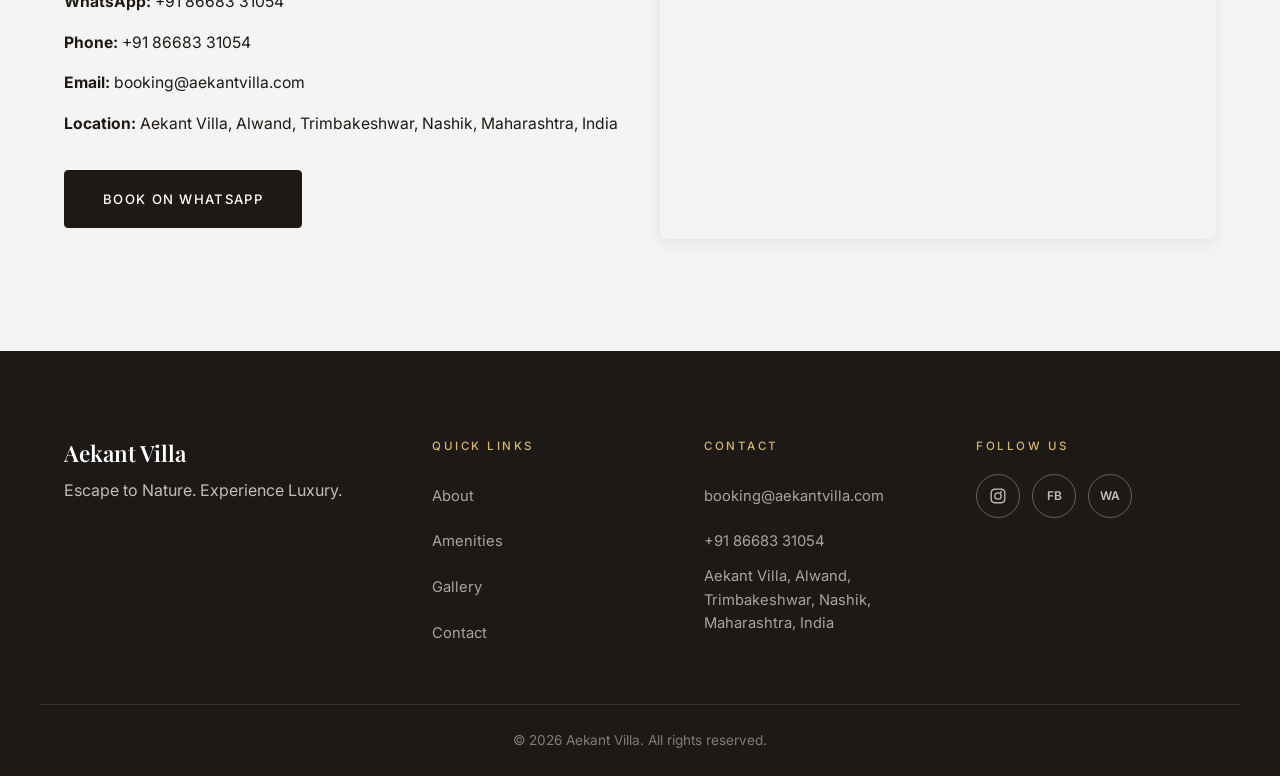
==== commit bfc058c1: "Replace uniform photo grid with an asymmetric mosaic The home gallery was six equal squares in a 3-a" ====
--- a/index.html
+++ b/index.html
@@ -603,29 +603,29 @@
       <h2 class="section-title">Photo Gallery</h2>
     </div>
 
-    <div class="gallery__grid">
+    <div class="gallery__grid gallery__grid--mosaic">
+      <button class="gallery__item fade-in-up" data-full="images/villa6.jpg">
+        <img src="images/villa6.jpg" alt="Private pool at sunset with mountain views, Aekant Villa near Vaitarna Dam" loading="lazy" decoding="async" width="500" height="500" />
+      </button>
+      <button class="gallery__item fade-in-up" data-full="images/villa5.jpg">
+        <img src="images/villa5.jpg" alt="Aekant Villa exterior with open terrace and mountain backdrop" loading="lazy" decoding="async" width="500" height="500" />
+      </button>
       <button class="gallery__item fade-in-up" data-full="images/villa1.jpg">
-        <img src="images/villa1.jpg" alt="Illuminated garden gazebo with seating at Aekant Villa, Nashik" loading="lazy" width="500" height="500" />
+        <img src="images/villa1.jpg" alt="Illuminated garden gazebo with seating at Aekant Villa, Nashik" loading="lazy" decoding="async" width="500" height="500" />
+      </button>
+      <button class="gallery__item fade-in-up" data-full="images/villa3.jpg">
+        <img src="images/villa3.jpg" alt="Garden lawn and gazebo with mountain views at Aekant Villa, Nashik" loading="lazy" decoding="async" width="500" height="500" />
+      </button>
+      <button class="gallery__item fade-in-up" data-full="images/villa4.jpg">
+        <img src="images/villa4.jpg" alt="Private swimming pool with fountain at Aekant Villa, Trimbakeshwar" loading="lazy" decoding="async" width="500" height="500" />
       </button>
       <button class="gallery__item fade-in-up" data-full="images/villa2.jpg">
-        <img src="images/villa2.jpg" alt="Aekant Villa exterior with landscaped lawn near Trimbakeshwar, Nashik" loading="lazy" width="500" height="500" />
+        <img src="images/villa2.jpg" alt="Aekant Villa exterior with landscaped lawn near Trimbakeshwar, Nashik" loading="lazy" decoding="async" width="500" height="500" />
       </button>
-      <button class="gallery__item fade-in-up" data-full="images/villa3.jpg">
-        <img src="images/villa3.jpg" alt="Garden lawn and gazebo with mountain views at Aekant Villa, Nashik" loading="lazy" width="500" height="500" />
-      </button>
-      <button class="gallery__item fade-in-up" data-full="images/villa4.jpg">
-        <img src="images/villa4.jpg" alt="Private swimming pool with fountain at Aekant Villa, Trimbakeshwar" loading="lazy" width="500" height="500" />
-      </button>
-      <button class="gallery__item fade-in-up" data-full="images/villa5.jpg">
-        <img src="images/villa5.jpg" alt="Aekant Villa exterior with open terrace and mountain backdrop" loading="lazy" width="500" height="500" />
-      </button>
-      <button class="gallery__item fade-in-up" data-full="images/villa6.jpg">
-        <img src="images/villa6.jpg" alt="Private pool at sunset with mountain views, Aekant Villa near Vaitarna Dam" loading="lazy" width="500" height="500" />
-      </button>
     </div>
 
     <div class="gallery__more fade-in-up">
-      <a href="gallery.html" class="btn btn--outline btn--outline-dark">View More Photos</a>
+      <a href="gallery.html" class="btn btn--outline btn--outline-dark">View All Photos</a>
     </div>
   </div>
 </section>
--- a/style.css
+++ b/style.css
@@ -585,9 +585,38 @@
   gap: 16px;
 }
 
+/* Home-page mosaic. Scoped with a modifier because .gallery__item is shared
+   with the full gallery page, which stays a uniform square grid.
+
+   4 columns x 4 rows:
+     A A B C
+     A A D D
+     E E F F
+     E E F F
+
+   Only slot D is a wide letterbox, so the one genuinely landscape photo
+   goes there; everything else stays near 1.6:1 or square. Giving a
+   portrait shot a 3.4:1 slot crops the subject out of frame.            */
+.gallery__grid--mosaic {
+  grid-template-columns: repeat(4, 1fr);
+  grid-auto-rows: clamp(112px, 13vw, 178px);
+  gap: 14px;
+}
+
+.gallery__grid--mosaic .gallery__item { aspect-ratio: auto; }
+
+.gallery__grid--mosaic .gallery__item:nth-child(1),
+.gallery__grid--mosaic .gallery__item:nth-child(5),
+.gallery__grid--mosaic .gallery__item:nth-child(6) {
+  grid-column: span 2;
+  grid-row: span 2;
+}
+
+.gallery__grid--mosaic .gallery__item:nth-child(4) { grid-column: span 2; }
+
 .gallery__more {
   text-align: center;
-  margin-top: 32px;
+  margin-top: 40px;
 }
 
 .gallery__item {
@@ -614,8 +643,13 @@
   transition: opacity var(--transition);
 }
 
-.gallery__item:hover img { transform: scale(1.08); }
+.gallery__item:hover img { transform: scale(1.05); }
 .gallery__item:hover::after { opacity: 1; }
+
+.gallery__item:focus-visible {
+  outline: 2px solid var(--color-accent);
+  outline-offset: 3px;
+}
 
 /* Lightbox */
 .lightbox {
@@ -1250,6 +1284,27 @@
   .footer__grid { grid-template-columns: 1fr 1fr; }
 }
 
+/* The mosaic spans out-specify the breakpoint rules below, so they have to
+   be reset explicitly or they survive into the stacked layouts. Asymmetry
+   is a wide-viewport luxury; narrow screens get an even grid. */
+@media (max-width: 900px) {
+  .gallery__grid--mosaic {
+    grid-template-columns: repeat(2, 1fr);
+    grid-auto-rows: auto;
+    gap: 12px;
+  }
+
+  .gallery__grid--mosaic .gallery__item { aspect-ratio: 1 / 1; }
+
+  .gallery__grid--mosaic .gallery__item:nth-child(1),
+  .gallery__grid--mosaic .gallery__item:nth-child(4),
+  .gallery__grid--mosaic .gallery__item:nth-child(5),
+  .gallery__grid--mosaic .gallery__item:nth-child(6) {
+    grid-column: auto;
+    grid-row: auto;
+  }
+}
+
 @media (max-width: 768px) {
   .navbar.is-scrolled .navbar__toggle span,
   .navbar__toggle span { background: #fff; }
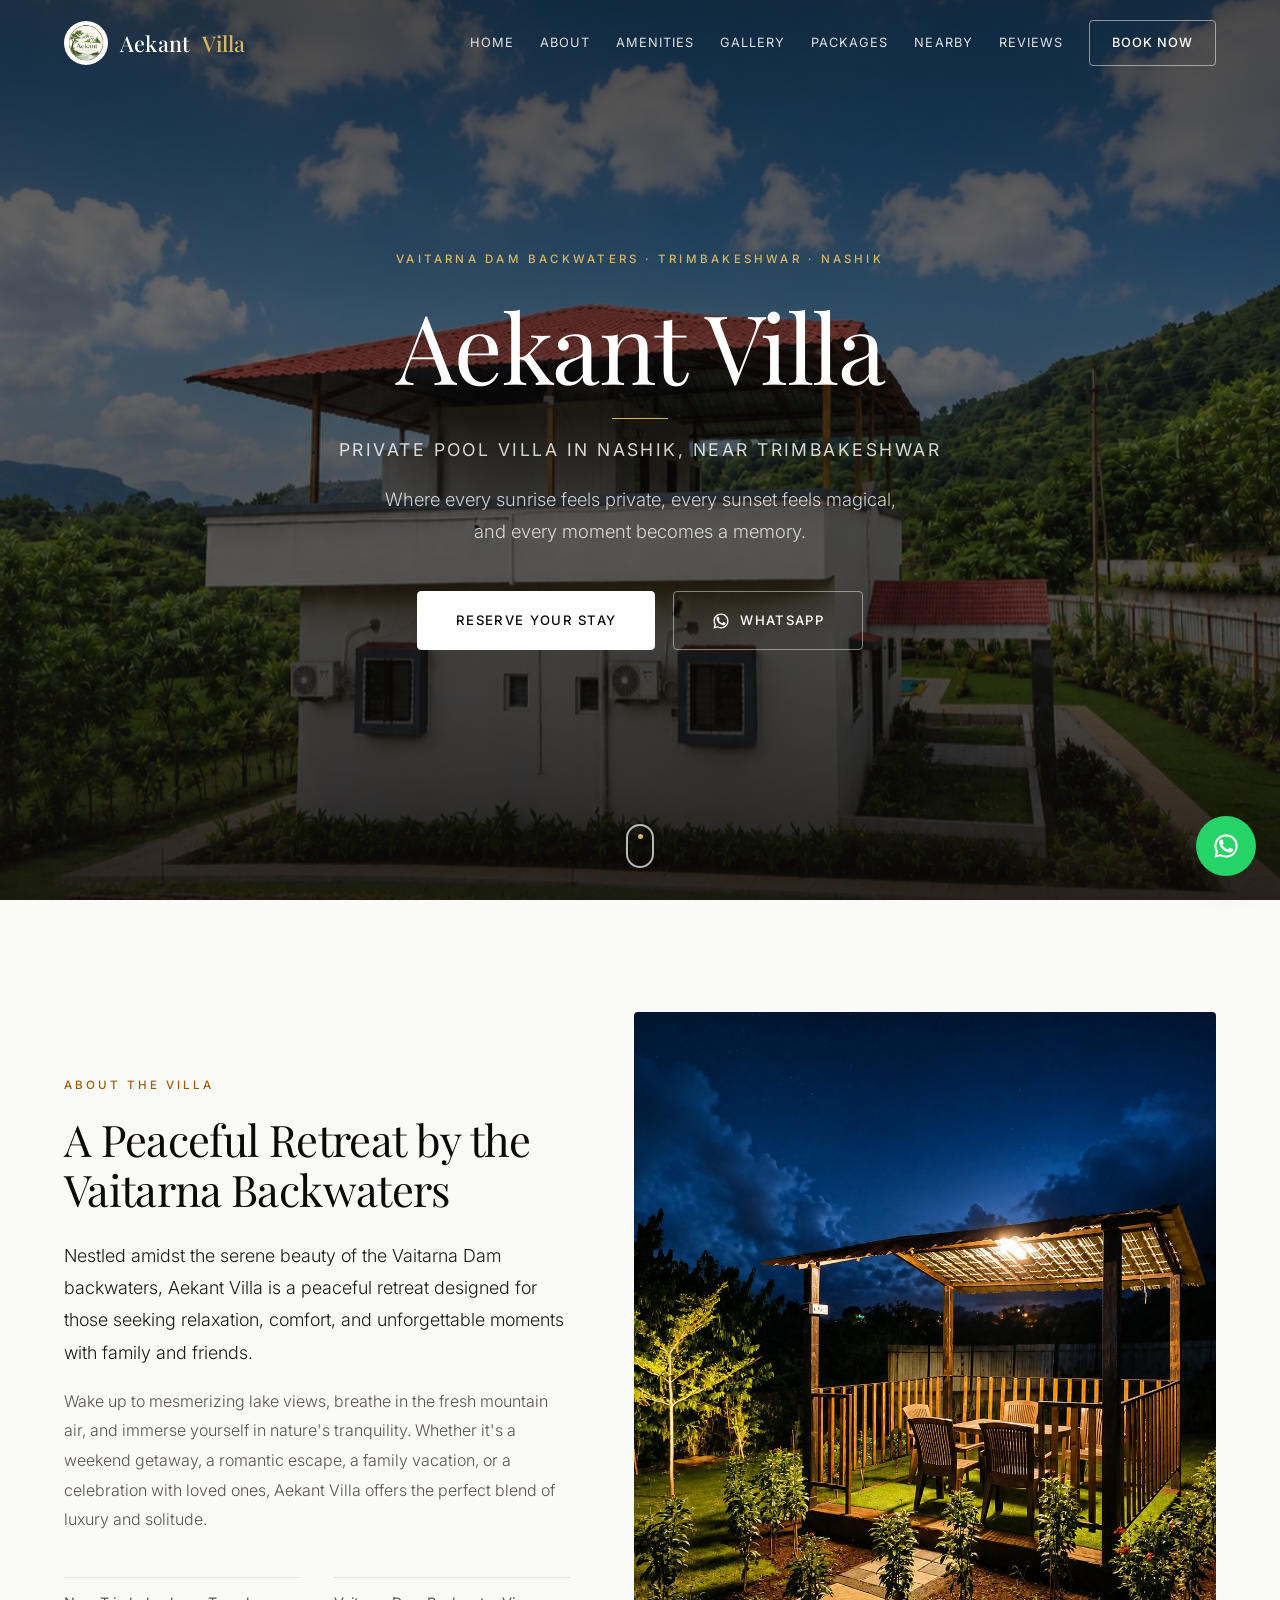
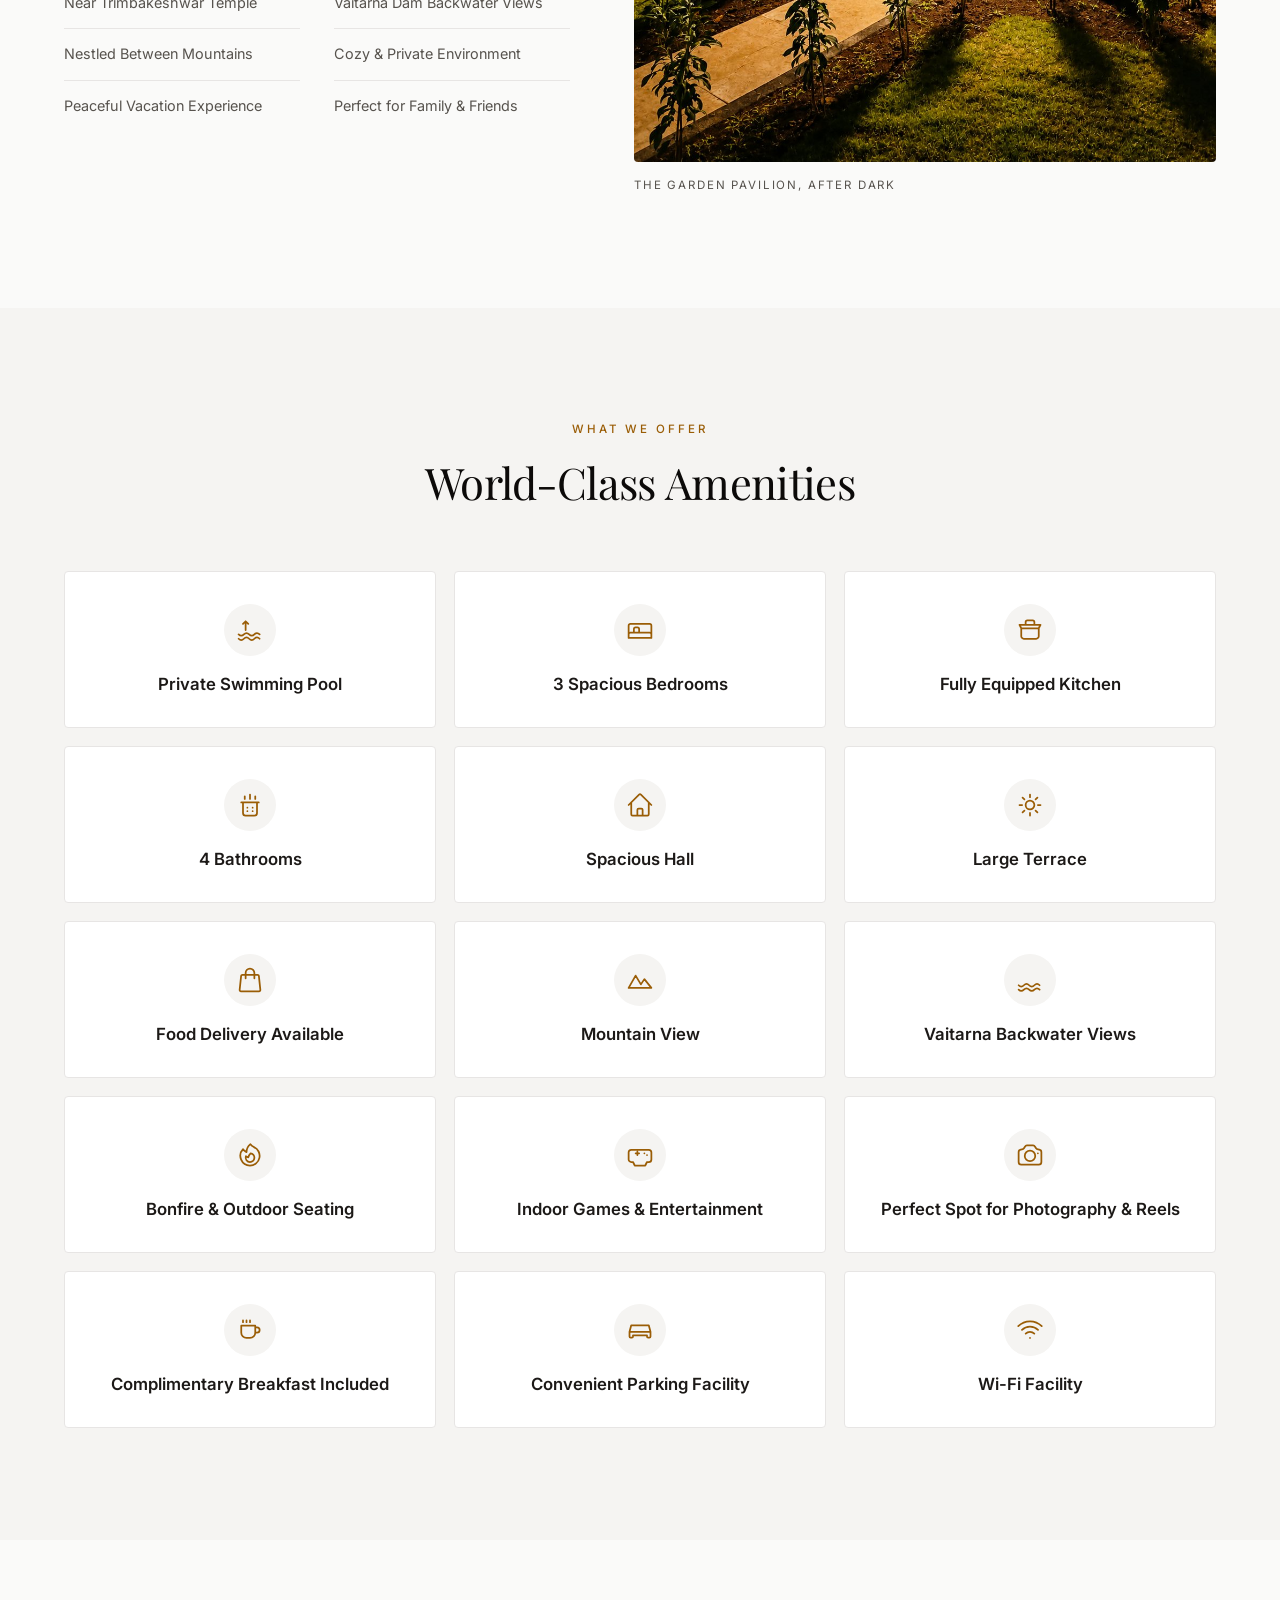
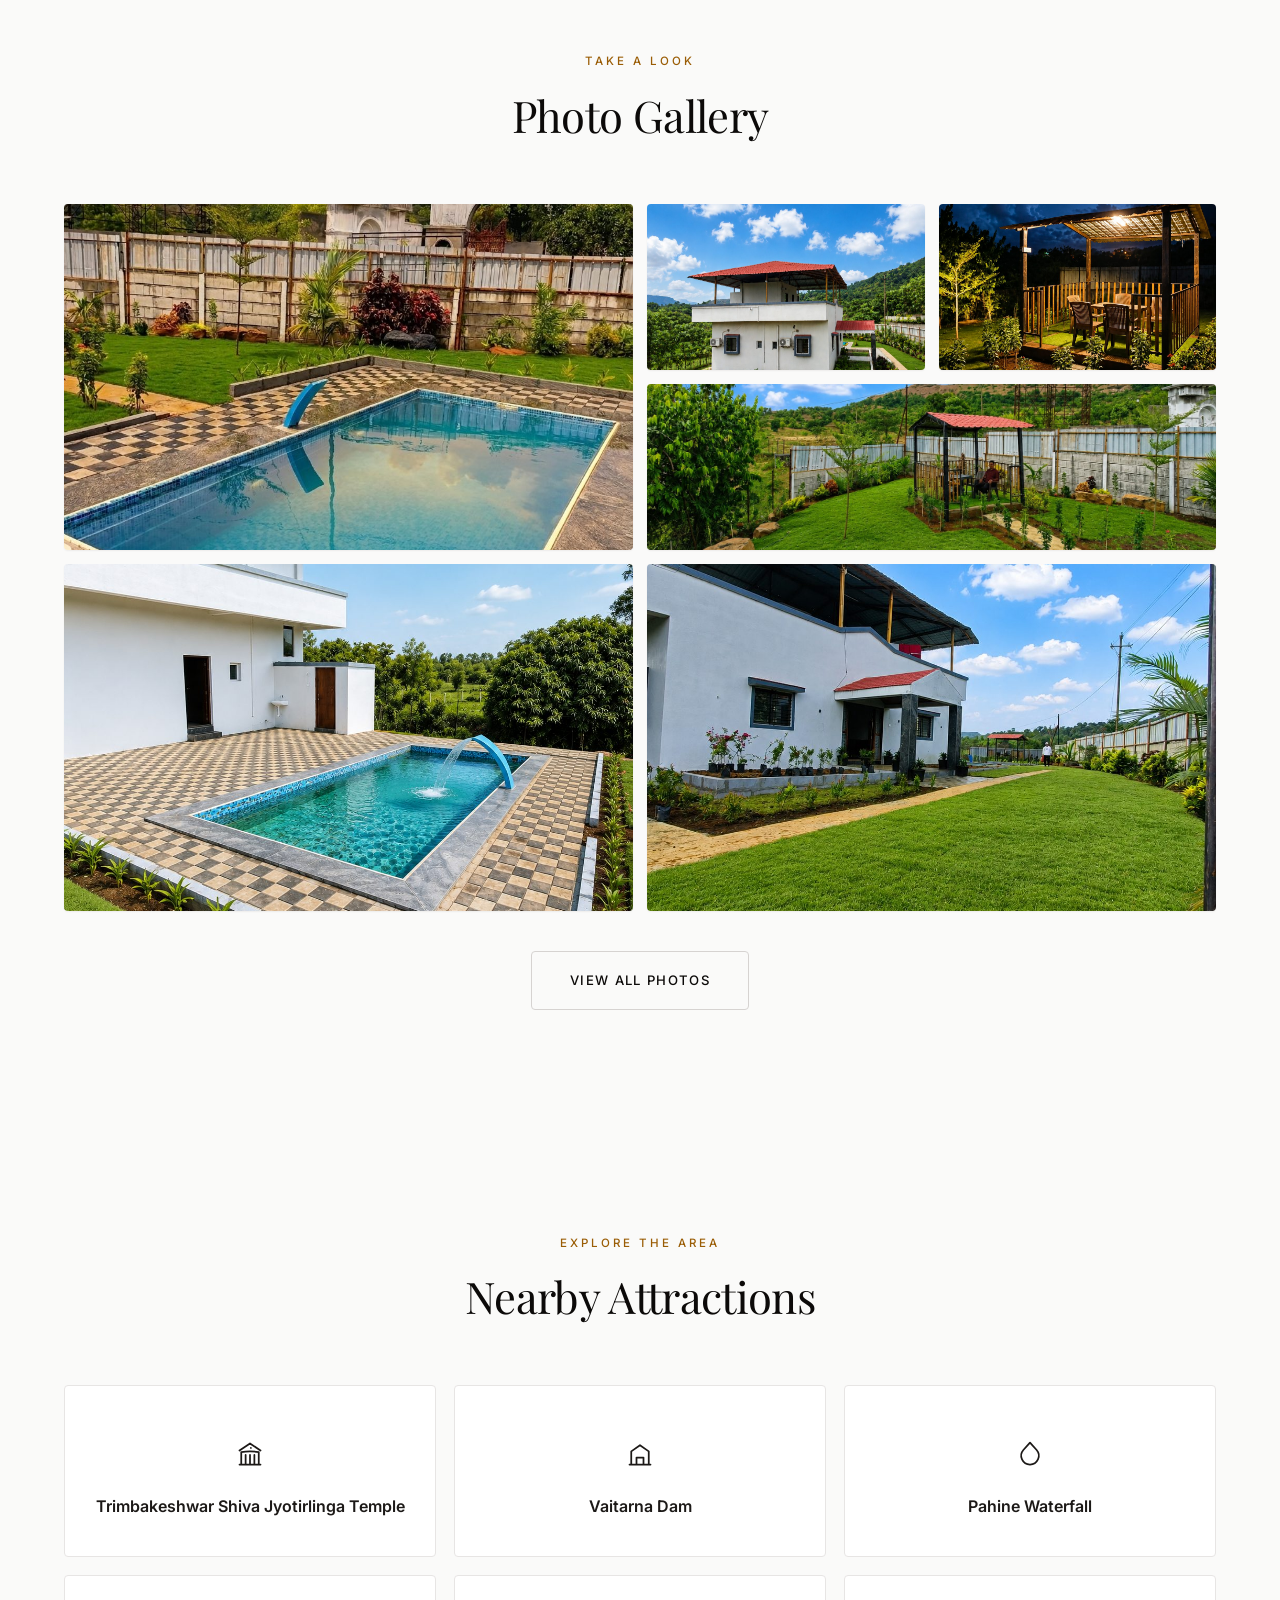
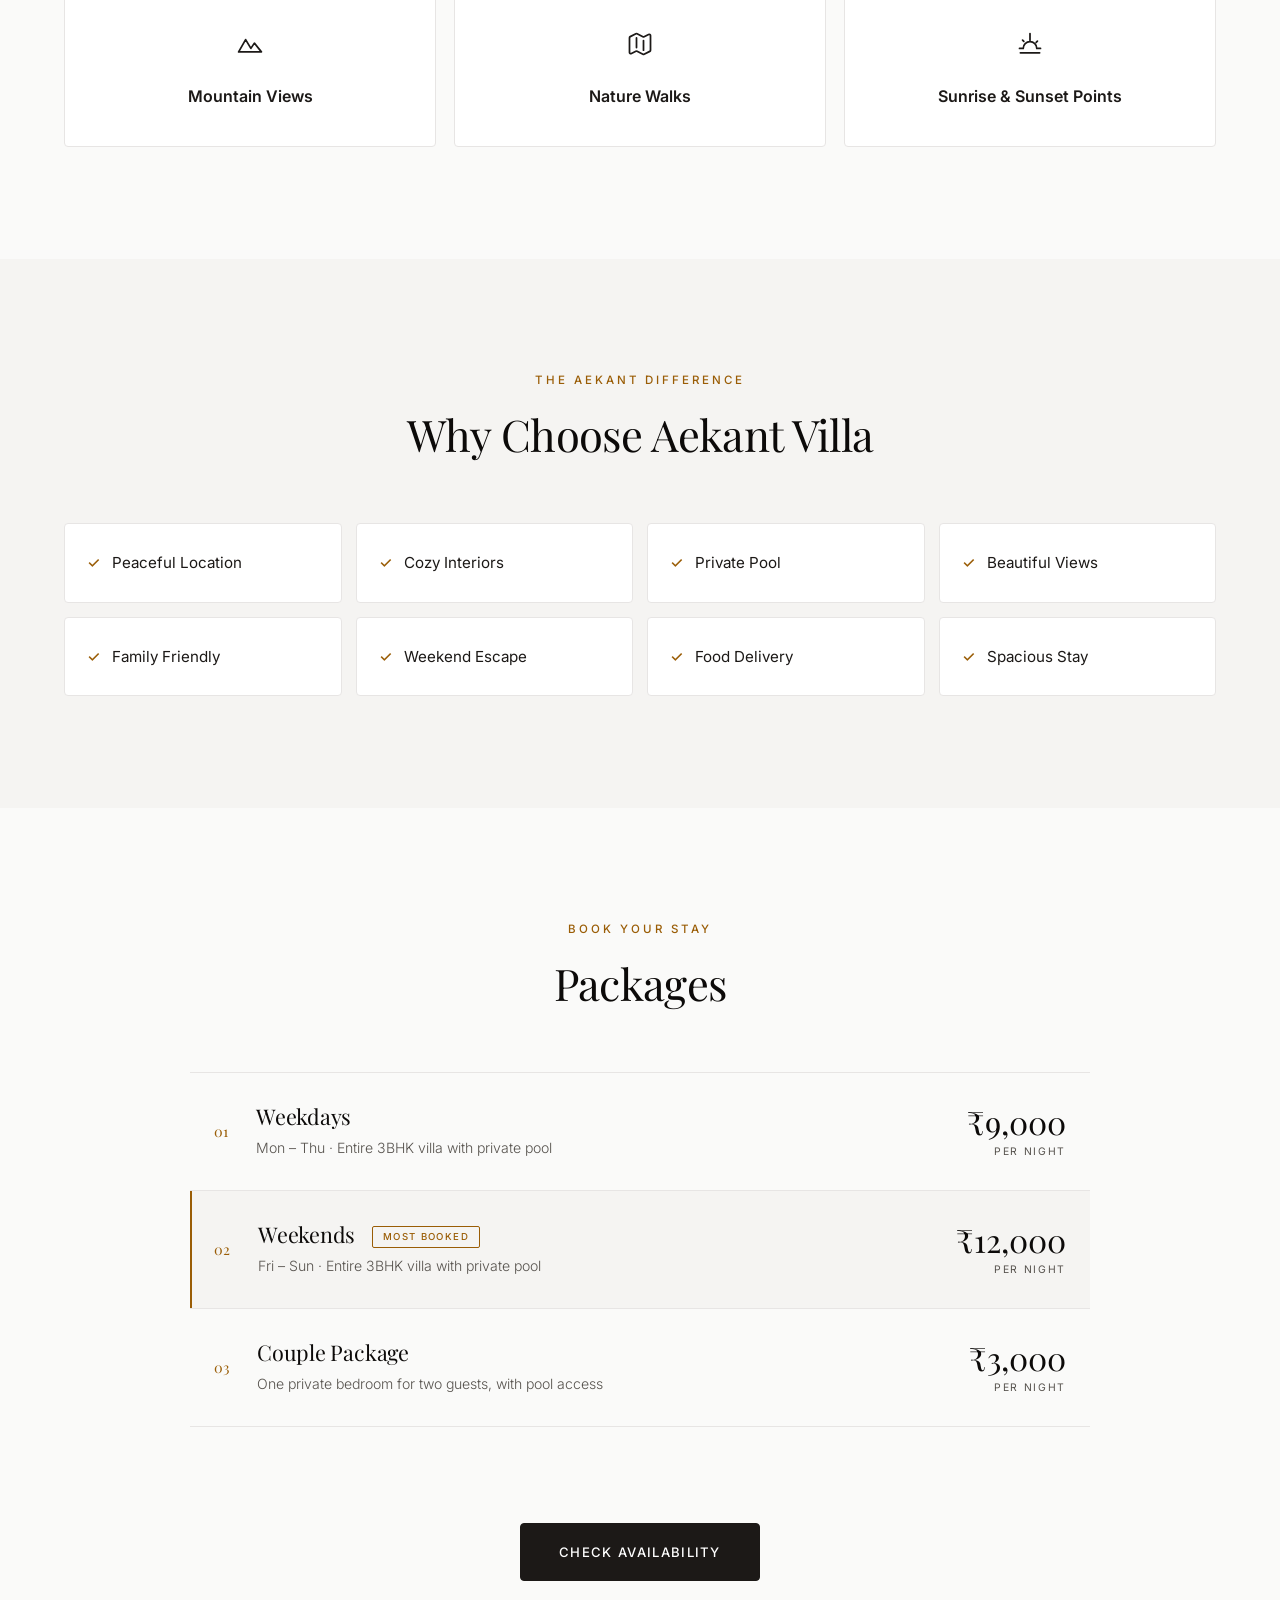
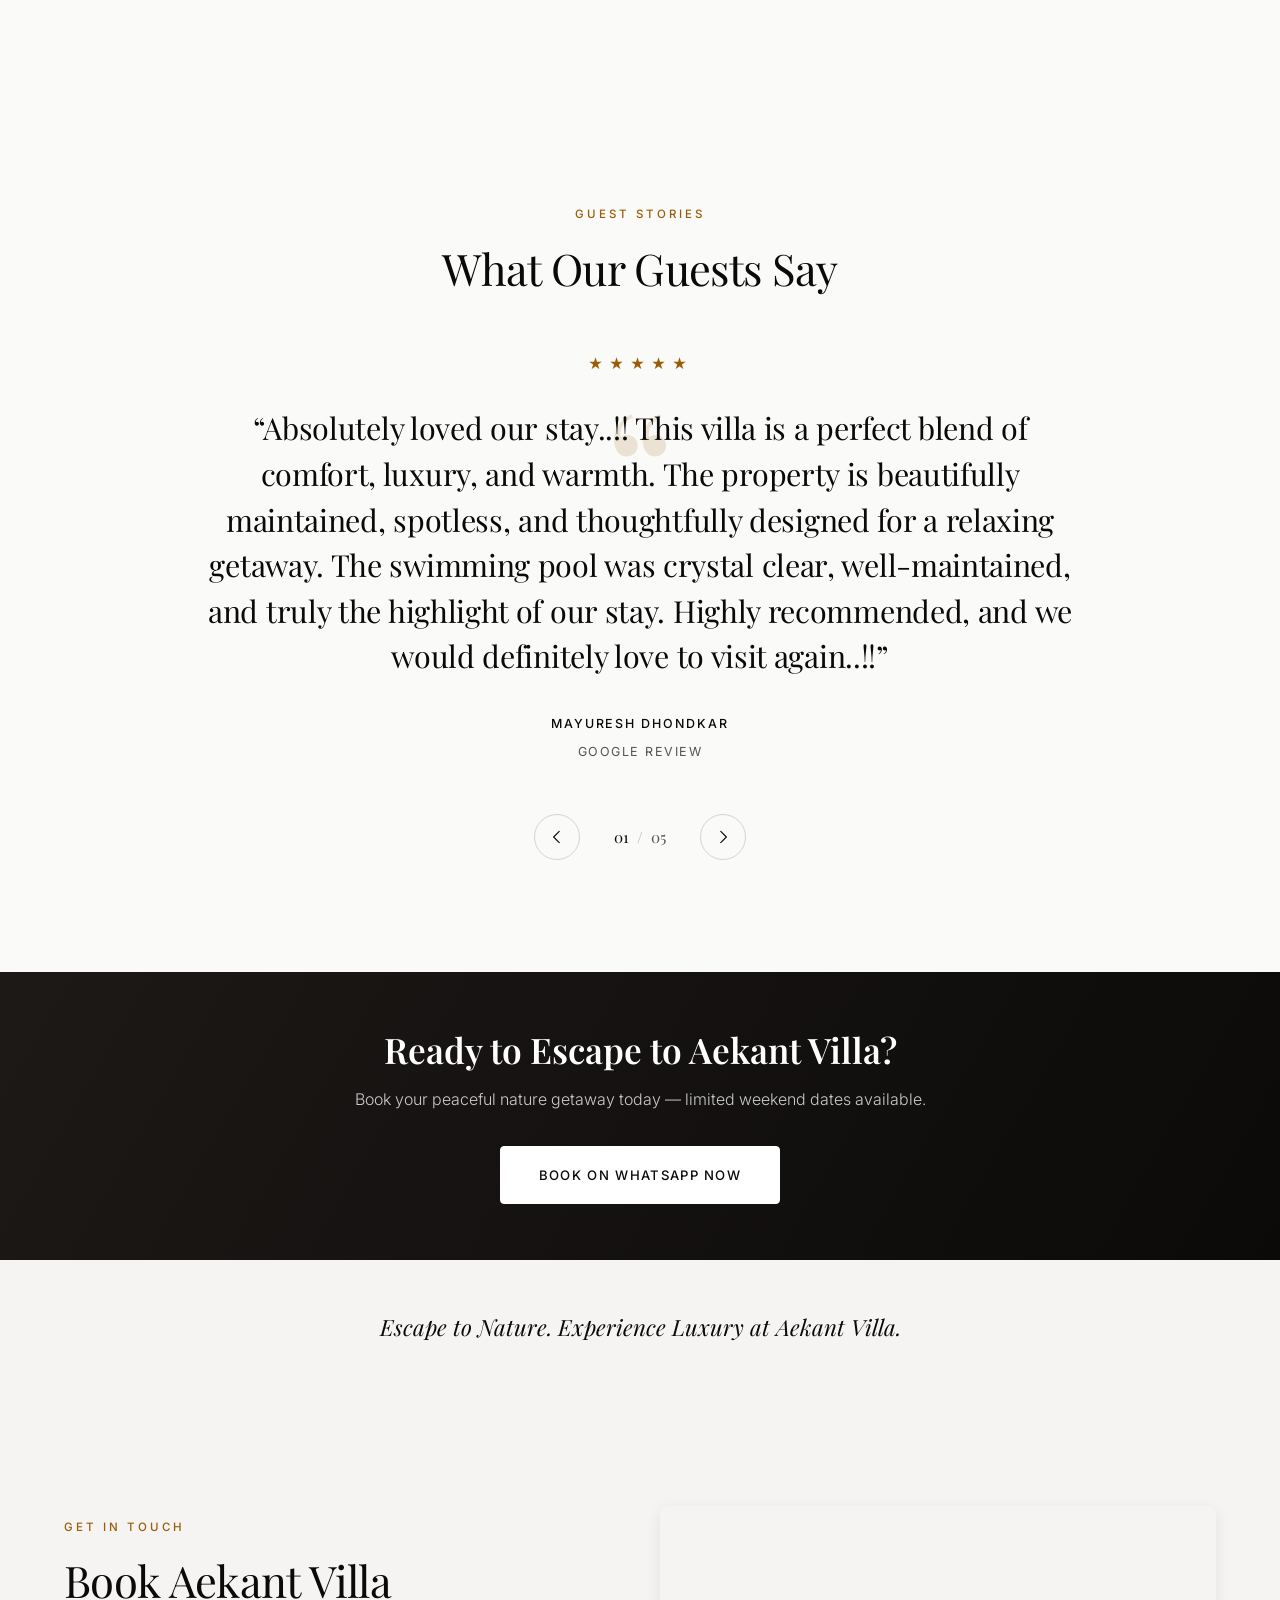
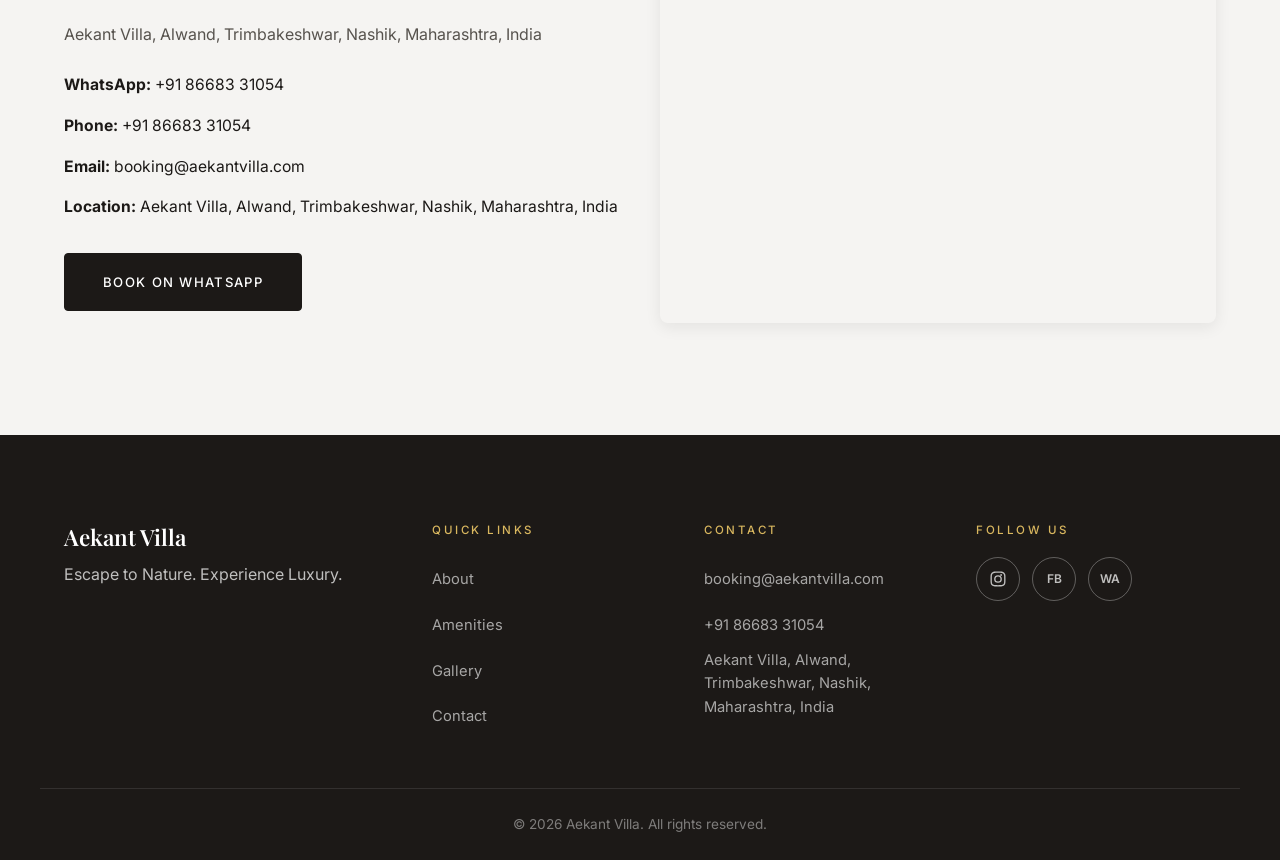
==== commit 90344f55: "Rework About into an asymmetric split, fix two responsive regressions The About section was two equa" ====
--- a/index.html
+++ b/index.html
@@ -494,13 +494,11 @@
 <!-- ============ ABOUT ============ -->
 <section class="about section" id="about">
   <div class="container about__grid">
-    <div class="about__image fade-in-up">
-      <img src="images/villa1.jpg" alt="Lit wooden garden gazebo with dining seating at Aekant Villa, Trimbakeshwar, at night" loading="lazy" width="600" height="700" />
-    </div>
     <div class="about__text fade-in-up">
       <p class="section-eyebrow">About the Villa</p>
       <h2 class="section-title">A Peaceful Retreat by the Vaitarna Backwaters</h2>
-      <p class="about__desc">
+
+      <p class="about__lede">
         Nestled amidst the serene beauty of the Vaitarna Dam backwaters, Aekant Villa is a peaceful retreat
         designed for those seeking relaxation, comfort, and unforgettable moments with family and friends.
       </p>
@@ -511,14 +509,19 @@
       </p>
 
       <ul class="about__points">
-        <li><span class="icon-check">&#10003;</span> Near Trimbakeshwar Temple</li>
-        <li><span class="icon-check">&#10003;</span> Vaitarna Dam Backwater Views</li>
-        <li><span class="icon-check">&#10003;</span> Nestled Between Mountains</li>
-        <li><span class="icon-check">&#10003;</span> Cozy &amp; Private Environment</li>
-        <li><span class="icon-check">&#10003;</span> Peaceful Vacation Experience</li>
-        <li><span class="icon-check">&#10003;</span> Perfect for Family &amp; Friends</li>
+        <li>Near Trimbakeshwar Temple</li>
+        <li>Vaitarna Dam Backwater Views</li>
+        <li>Nestled Between Mountains</li>
+        <li>Cozy &amp; Private Environment</li>
+        <li>Peaceful Vacation Experience</li>
+        <li>Perfect for Family &amp; Friends</li>
       </ul>
     </div>
+
+    <figure class="about__image fade-in-up">
+      <img src="images/villa1.jpg" alt="Lit wooden garden gazebo with dining seating at Aekant Villa, Trimbakeshwar, at night" loading="lazy" decoding="async" width="600" height="750" />
+      <figcaption>The garden pavilion, after dark</figcaption>
+    </figure>
   </div>
 </section>
 
--- a/style.css
+++ b/style.css
@@ -488,42 +488,64 @@
 /* =========================================================
    About
    ========================================================= */
+
+/* Deliberately uneven columns: the text sits in the narrower one to hold a
+   comfortable measure, the photo takes the wider one. Text leads in the DOM
+   so it is what reads first once this stacks. */
 .about__grid {
   display: grid;
-  grid-template-columns: 1fr 1fr;
-  gap: 48px;
-  align-items: center;
-}
-
-.about__image img {
-  border-radius: var(--radius-lg);
-  box-shadow: var(--shadow-lg);
-  aspect-ratio: 6 / 7;
-  object-fit: cover;
+  grid-template-columns: 1fr 1.15fr;
+  gap: clamp(40px, 5vw, 80px);
+  align-items: center;
+}
+
+.about__text { max-width: 56ch; }
+
+.about__lede {
+  margin: 26px 0 18px;
+  font-size: 1.12rem;
+  font-weight: 300;
+  line-height: 1.8;
+  color: var(--color-text);
 }
 
 .about__desc {
+  font-size: 1rem;
+  font-weight: 300;
+  line-height: 1.85;
   color: var(--color-text-muted);
-  margin: 14px 0 20px;
-  font-size: 1.05rem;
-}
-
+}
+
+/* Hairline-ruled rather than ticked, echoing the rate table so the two
+   sections read as one system. */
 .about__points {
   display: grid;
   grid-template-columns: 1fr 1fr;
-  gap: 10px 20px;
+  gap: 0 34px;
+  margin-top: 42px;
 }
 
 .about__points li {
-  display: flex;
-  align-items: center;
-  gap: 10px;
-  font-weight: 500;
-}
-
-.icon-check {
-  color: var(--color-accent);
-  font-weight: 700;
+  padding: 13px 0;
+  border-top: 1px solid var(--color-border);
+  font-size: 0.9rem;
+  font-weight: 400;
+  color: var(--color-text-muted);
+}
+
+.about__image img {
+  width: 100%;
+  aspect-ratio: 4 / 5;
+  object-fit: cover;
+  border-radius: var(--radius-md);
+}
+
+.about__image figcaption {
+  margin-top: 14px;
+  font-size: 0.72rem;
+  letter-spacing: 0.16em;
+  text-transform: uppercase;
+  color: var(--color-text-muted);
 }
 
 /* =========================================================
@@ -1274,11 +1296,10 @@
   .navbar__toggle { display: flex; }
 
   .amenities__grid,
+  .attractions__grid,
+  .why__grid { grid-template-columns: repeat(2, 1fr); }
+
   .about__grid,
-  .attractions__grid,
-
-  .why__grid { grid-template-columns: repeat(2, 1fr); }
-
   .contact__grid { grid-template-columns: 1fr; gap: 40px; }
 
   .footer__grid { grid-template-columns: 1fr 1fr; }
@@ -1319,6 +1340,8 @@
   .why__grid,
   .gallery__grid { grid-template-columns: repeat(2, 1fr); }
 
+  .about__points { grid-template-columns: 1fr; }
+
   .footer__grid { grid-template-columns: 1fr 1fr; }
 
   .section { padding: 72px 0; }
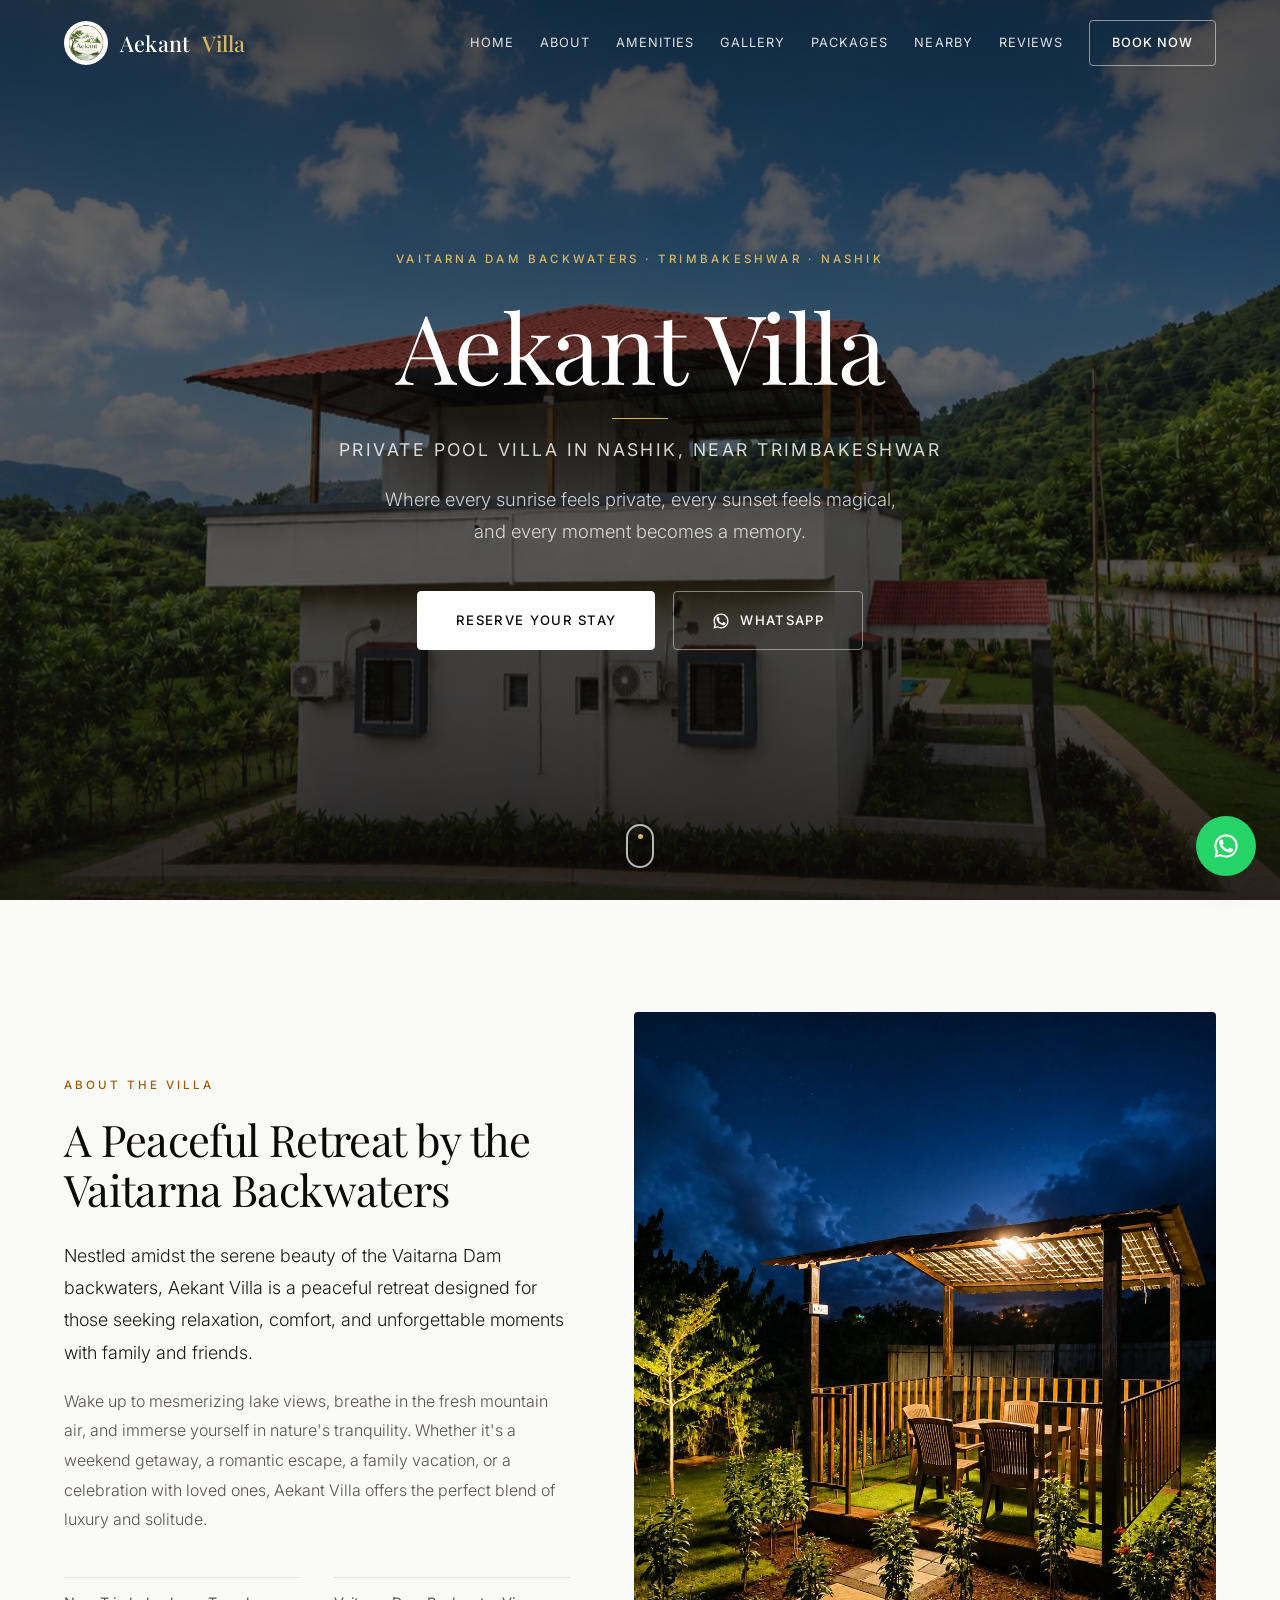
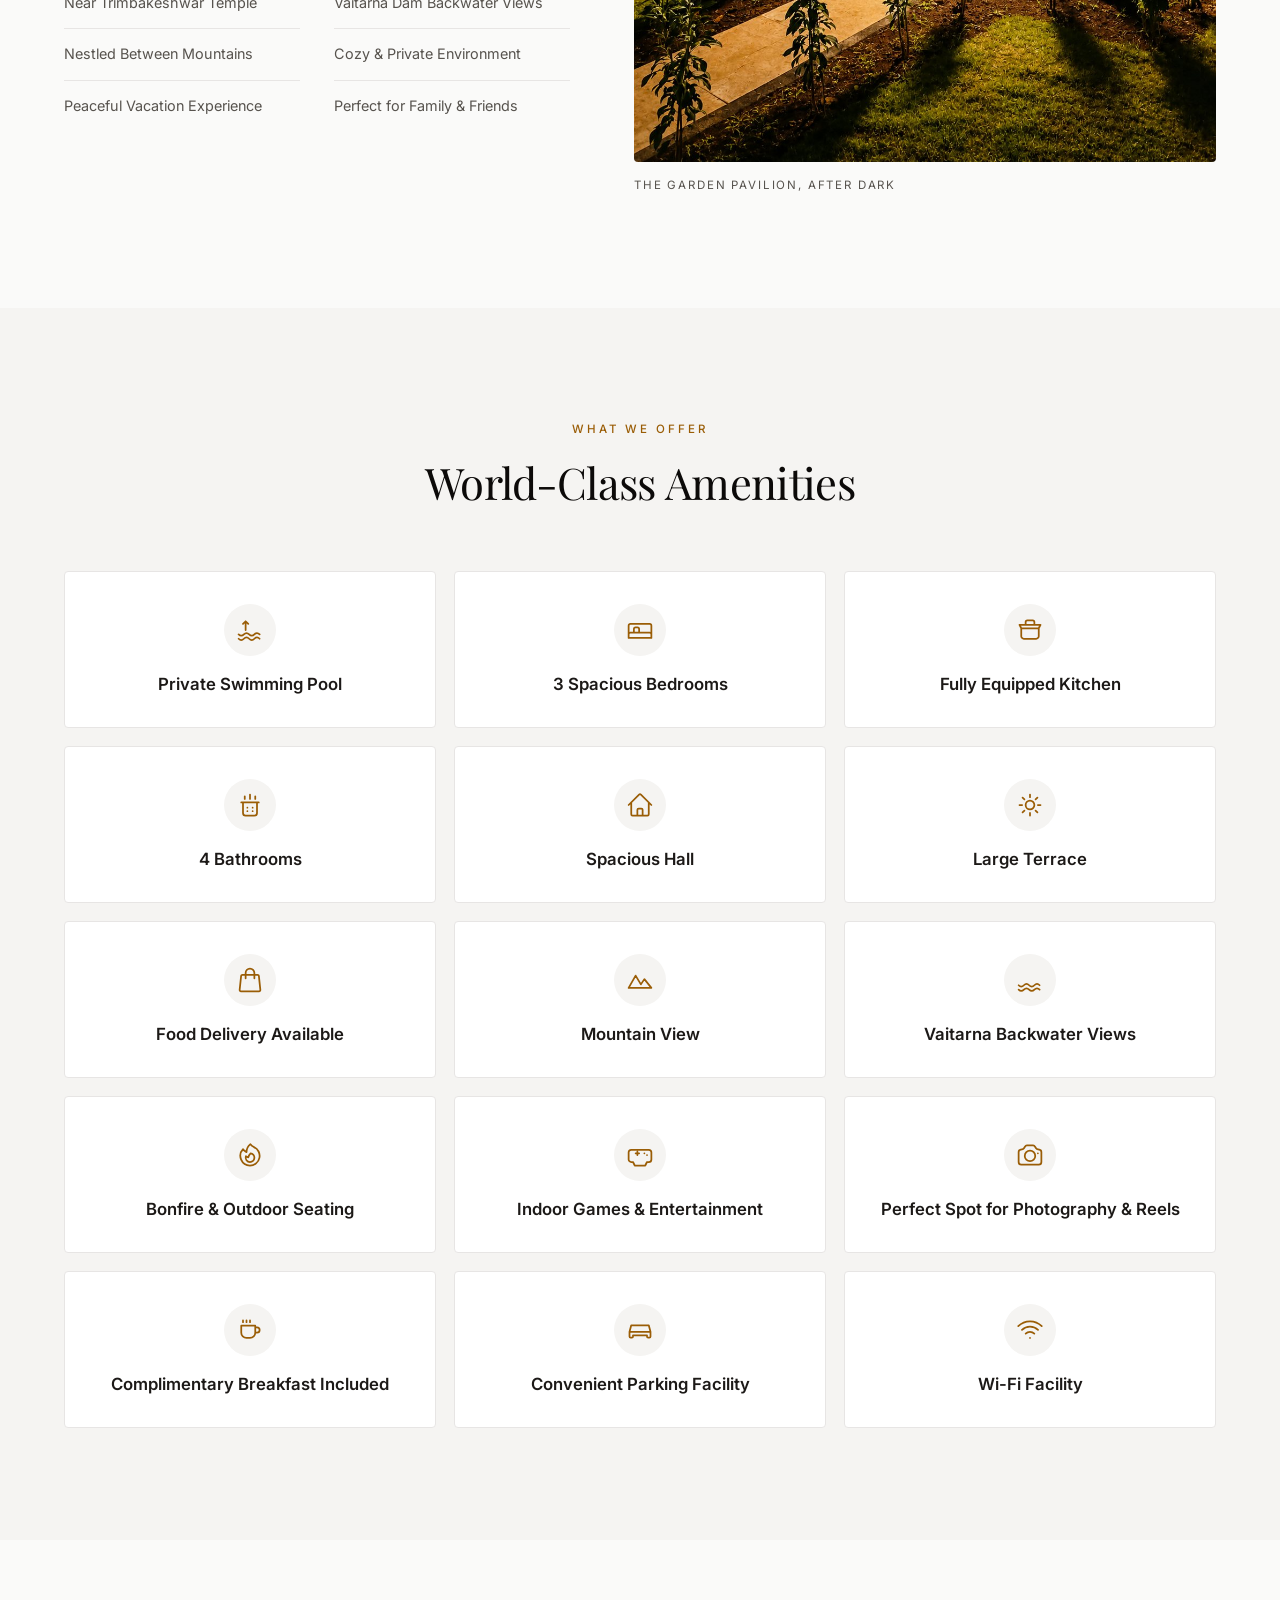
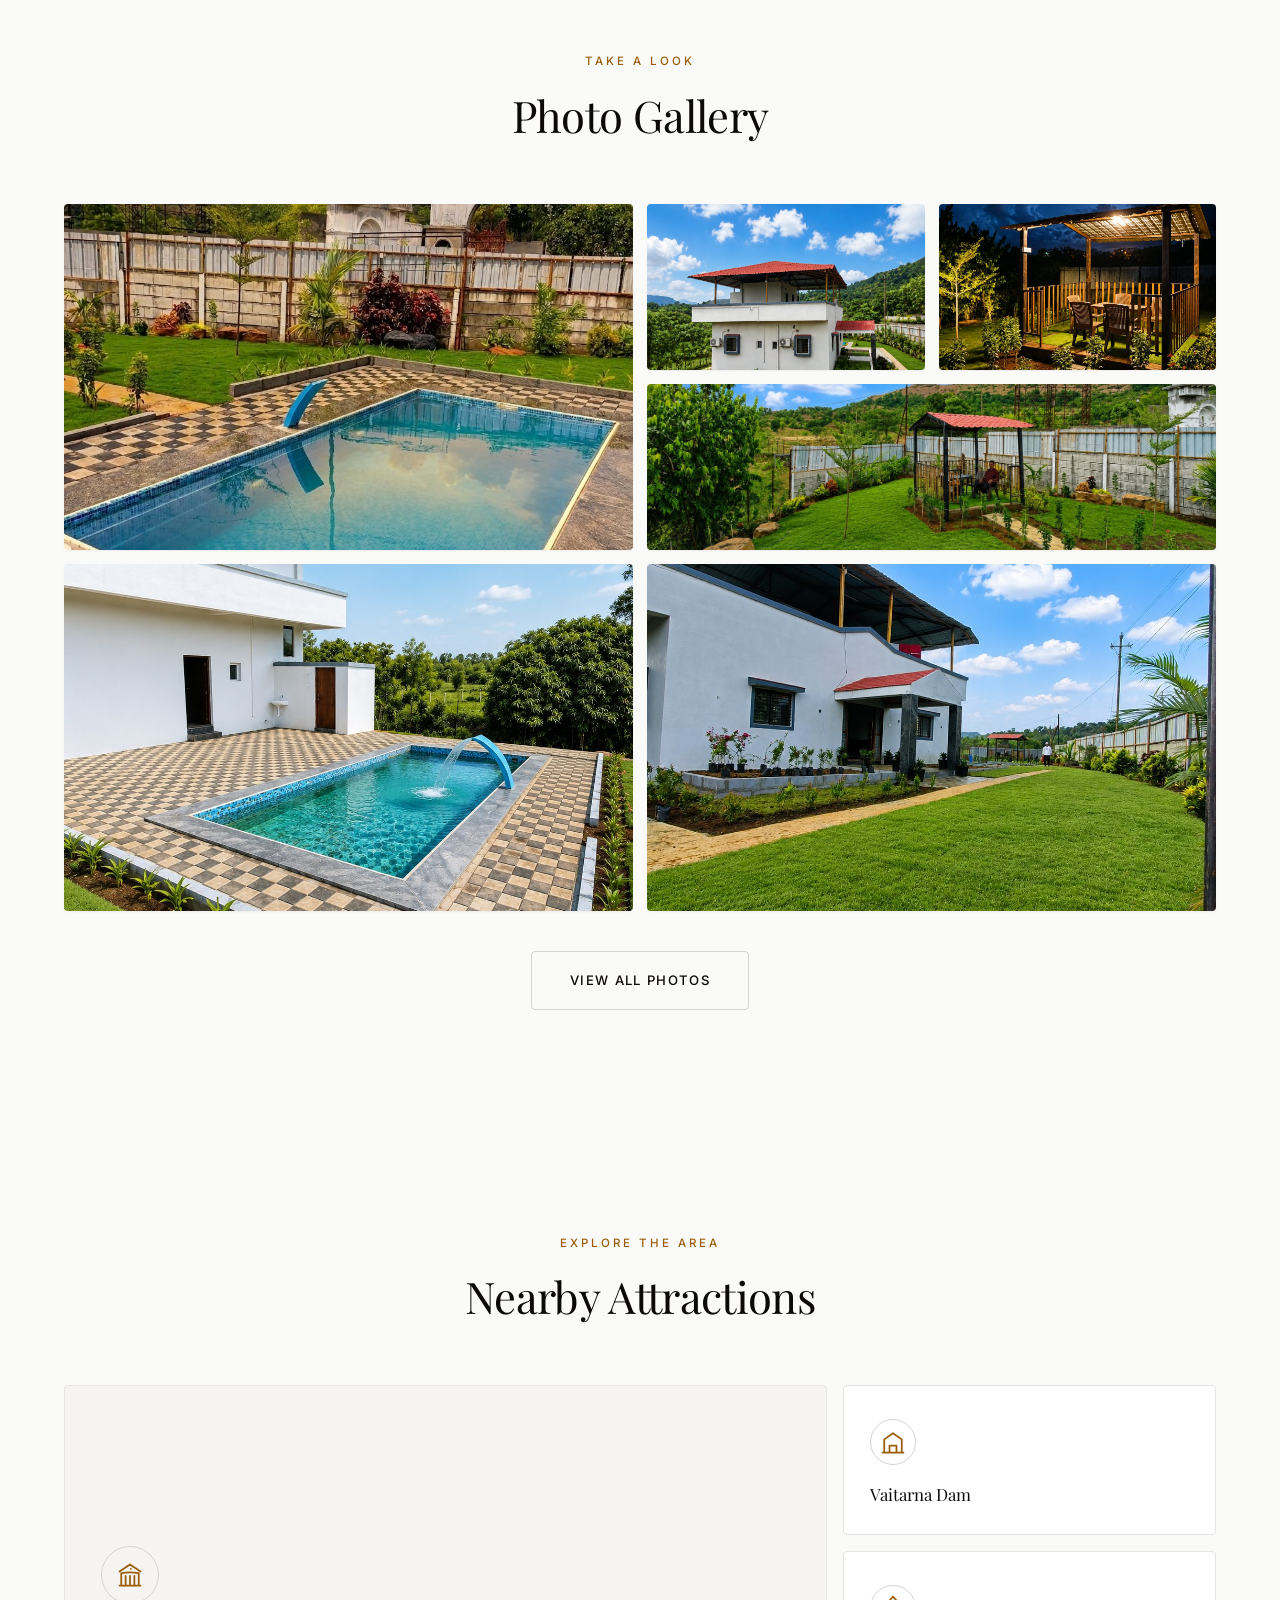
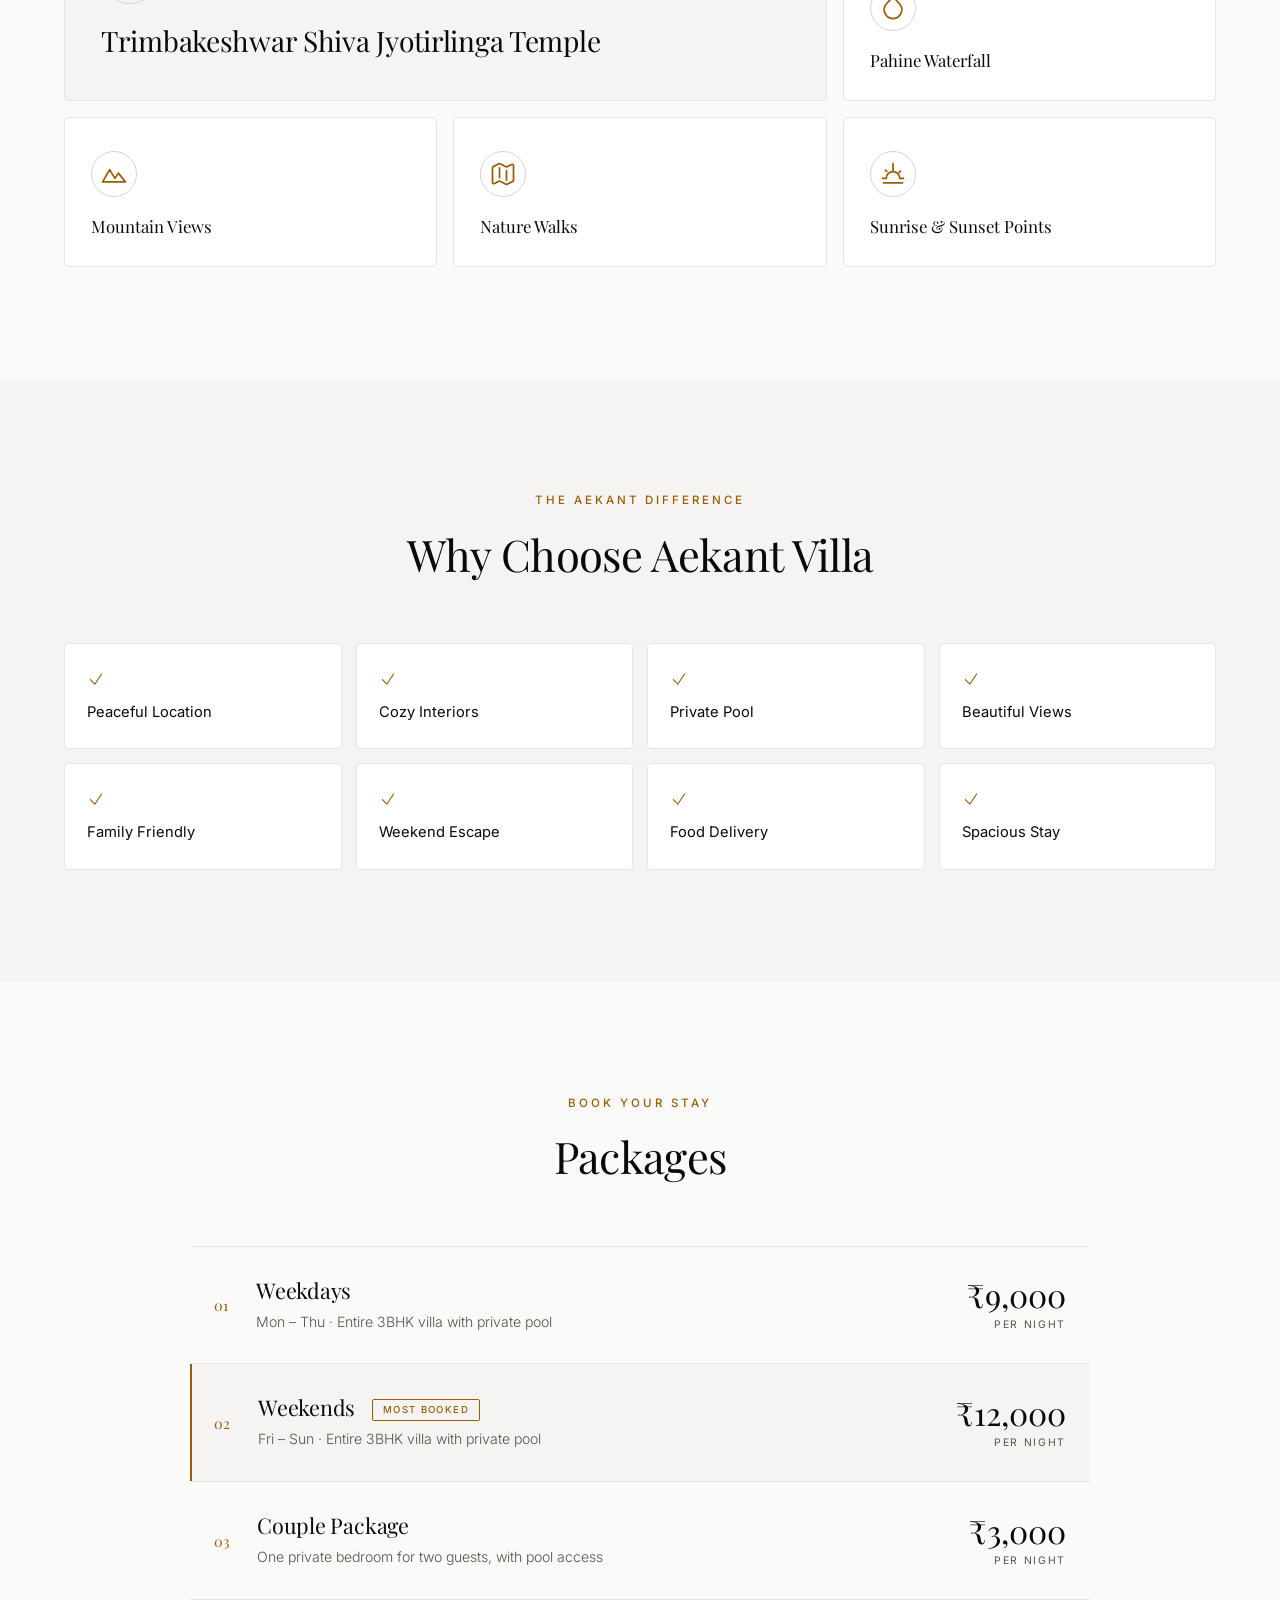
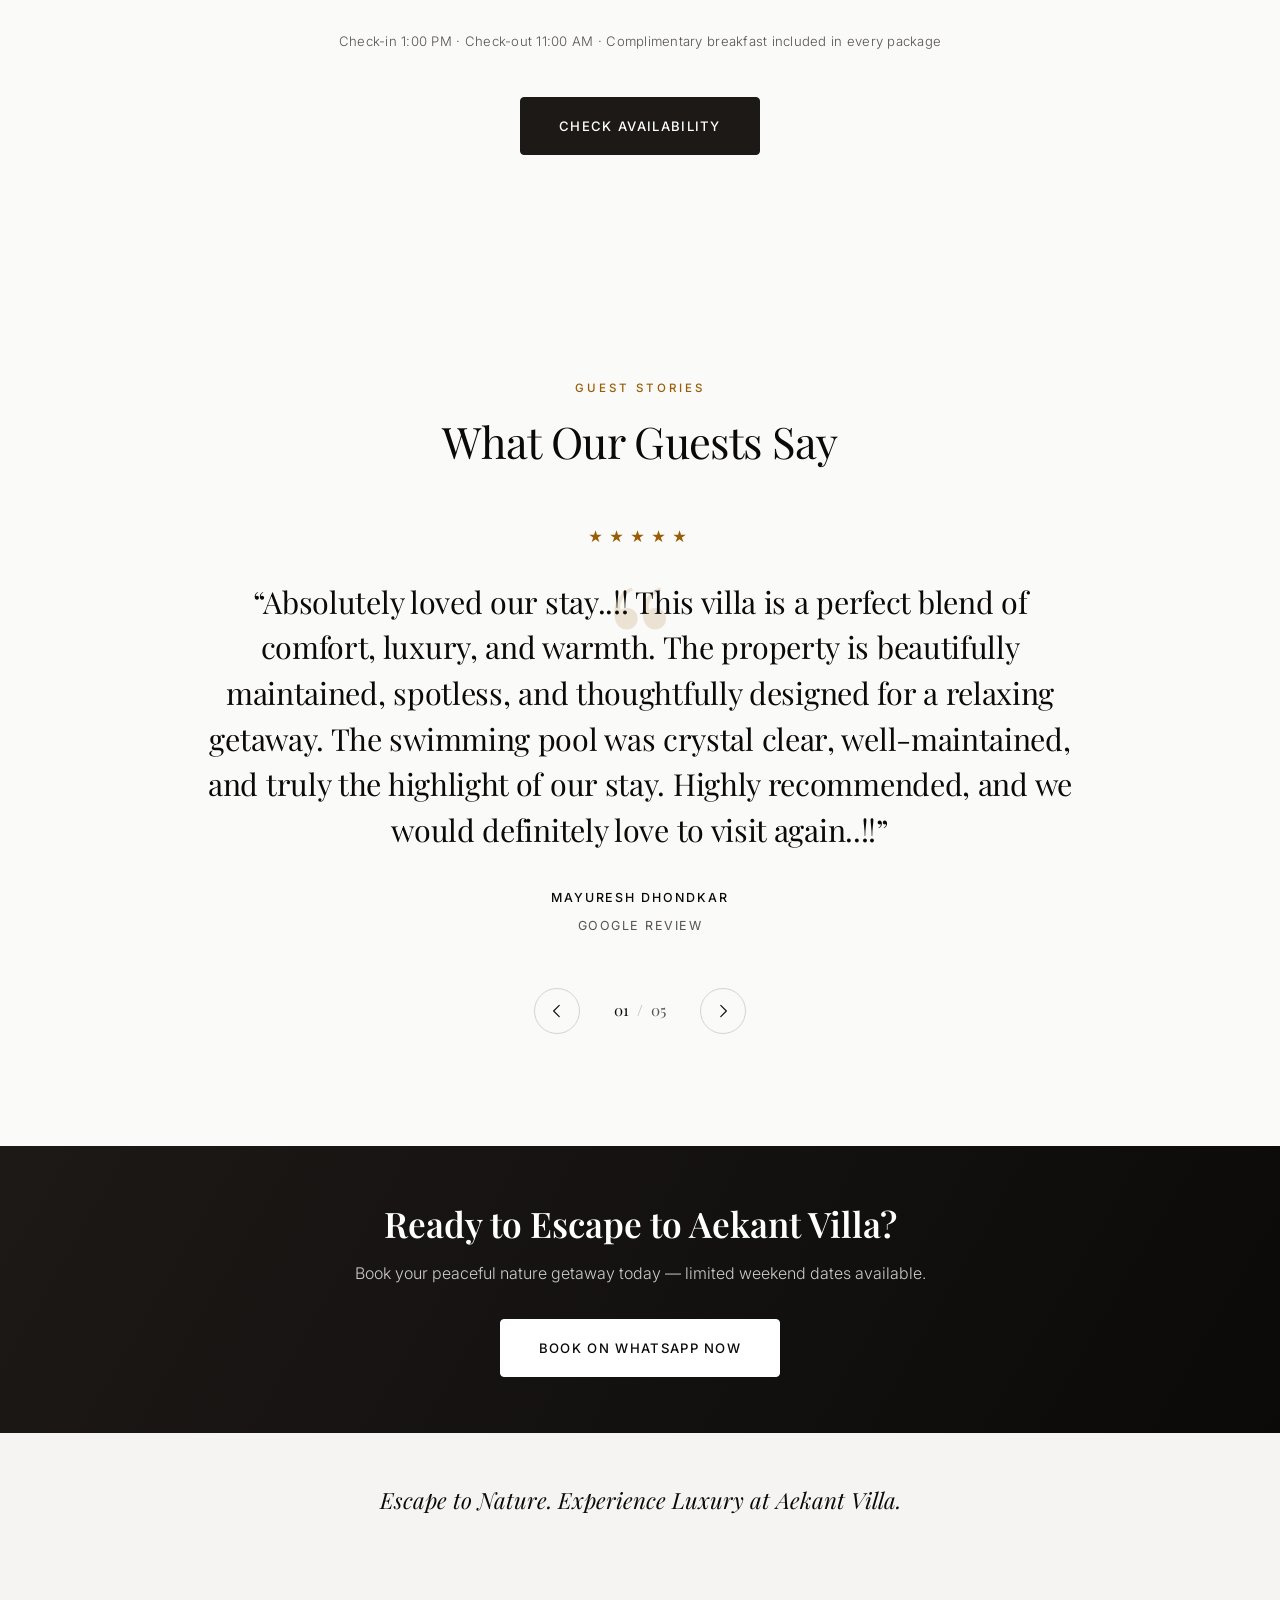
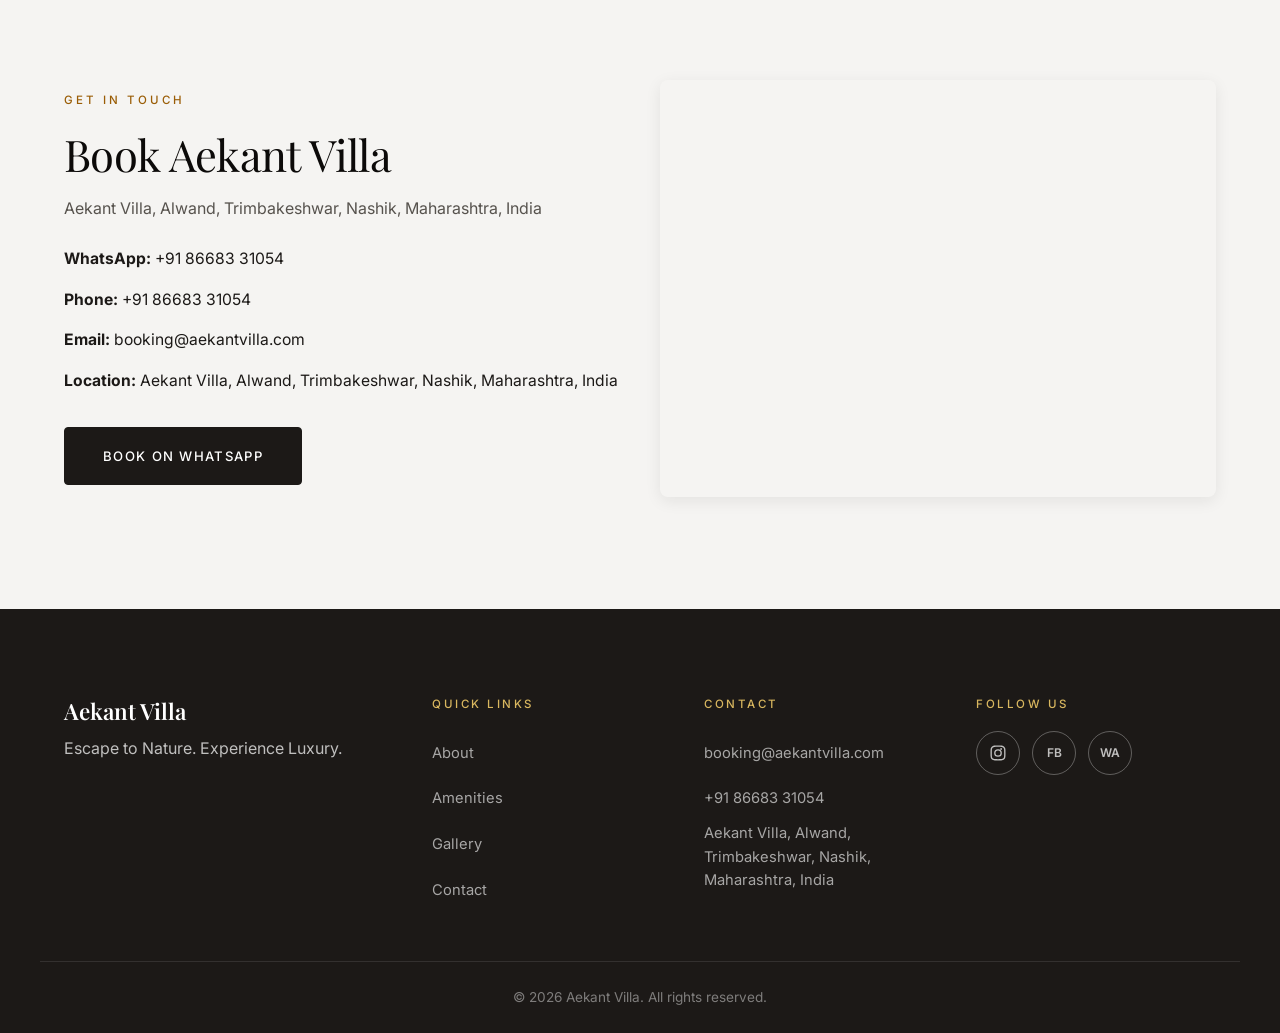
==== commit 03b78ea1: "Rework Attractions and Why Choose as asymmetric cards Both stay cards rather than becoming lists, bu" ====
--- a/index.html
+++ b/index.html
@@ -694,29 +694,29 @@
     </div>
 
     <div class="attractions__grid">
+      <div class="attraction-card attraction-card--feature fade-in-up">
+        <span class="attraction-card__icon"><svg class="icon-svg" viewBox="0 0 24 24" fill="none" stroke="currentColor" stroke-width="1.5" stroke-linecap="round" stroke-linejoin="round"><path d="M12 21v-8.25M15.75 21v-8.25M8.25 21v-8.25M3 9l9-6 9 6m-1.5 12V10.332A48.36 48.36 0 0 0 12 9.75c-2.551 0-5.056.2-7.5.582V21M3 21h18M12.75 6.75h.007v.008h-.007V6.75Z"/></svg></span>
+        <h3 class="attraction-card__name">Trimbakeshwar Shiva Jyotirlinga Temple</h3>
+      </div>
       <div class="attraction-card fade-in-up">
-        <div class="attraction-card__icon"><svg class="icon-svg" viewBox="0 0 24 24" fill="none" stroke="currentColor" stroke-width="1.5" stroke-linecap="round" stroke-linejoin="round"><path d="M12 21v-8.25M15.75 21v-8.25M8.25 21v-8.25M3 9l9-6 9 6m-1.5 12V10.332A48.36 48.36 0 0 0 12 9.75c-2.551 0-5.056.2-7.5.582V21M3 21h18M12.75 6.75h.007v.008h-.007V6.75Z"/></svg></div>
-        <h3>Trimbakeshwar Shiva Jyotirlinga Temple</h3>
+        <span class="attraction-card__icon"><svg class="icon-svg" viewBox="0 0 24 24" fill="none" stroke="currentColor" stroke-width="1.5" stroke-linecap="round" stroke-linejoin="round"><path d="M3 21h18M4.5 21V9.75L12 4.5l7.5 5.25V21M9 21v-6h6v6"/></svg></span>
+        <h3 class="attraction-card__name">Vaitarna Dam</h3>
       </div>
       <div class="attraction-card fade-in-up">
-        <div class="attraction-card__icon"><svg class="icon-svg" viewBox="0 0 24 24" fill="none" stroke="currentColor" stroke-width="1.5" stroke-linecap="round" stroke-linejoin="round"><path d="M3 21h18M4.5 21V9.75L12 4.5l7.5 5.25V21M9 21v-6h6v6"/></svg></div>
-        <h3>Vaitarna Dam</h3>
+        <span class="attraction-card__icon"><svg class="icon-svg" viewBox="0 0 24 24" fill="none" stroke="currentColor" stroke-width="1.5" stroke-linecap="round" stroke-linejoin="round"><path d="M12 21a7.5 7.5 0 0 0 5.7-12.4L12 2.25 6.3 8.6A7.5 7.5 0 0 0 12 21Z"/></svg></span>
+        <h3 class="attraction-card__name">Pahine Waterfall</h3>
       </div>
       <div class="attraction-card fade-in-up">
-        <div class="attraction-card__icon"><svg class="icon-svg" viewBox="0 0 24 24" fill="none" stroke="currentColor" stroke-width="1.5" stroke-linecap="round" stroke-linejoin="round"><path d="M12 21a7.5 7.5 0 0 0 5.7-12.4L12 2.25 6.3 8.6A7.5 7.5 0 0 0 12 21Z"/></svg></div>
-        <h3>Pahine Waterfall</h3>
+        <span class="attraction-card__icon"><svg class="icon-svg" viewBox="0 0 24 24" fill="none" stroke="currentColor" stroke-width="1.5" stroke-linecap="round" stroke-linejoin="round"><path d="m2.25 18.75 6-10.5 4.5 7.5 3-4.5 6 7.5H2.25Z"/></svg></span>
+        <h3 class="attraction-card__name">Mountain Views</h3>
       </div>
       <div class="attraction-card fade-in-up">
-        <div class="attraction-card__icon"><svg class="icon-svg" viewBox="0 0 24 24" fill="none" stroke="currentColor" stroke-width="1.5" stroke-linecap="round" stroke-linejoin="round"><path d="m2.25 18.75 6-10.5 4.5 7.5 3-4.5 6 7.5H2.25Z"/></svg></div>
-        <h3>Mountain Views</h3>
+        <span class="attraction-card__icon"><svg class="icon-svg" viewBox="0 0 24 24" fill="none" stroke="currentColor" stroke-width="1.5" stroke-linecap="round" stroke-linejoin="round"><path d="M9 6.75V15m6-6v8.25m.503 3.498 4.875-2.437c.381-.19.622-.58.622-1.006V4.82c0-.836-.88-1.38-1.628-1.006l-3.869 1.934c-.317.159-.69.159-1.006 0L9.503 3.252a1.125 1.125 0 0 0-1.006 0L3.622 5.689C3.24 5.88 3 6.27 3 6.695V19.18c0 .836.88 1.38 1.628 1.006l3.869-1.934c.317-.159.69-.159 1.006 0l4.994 2.497c.317.158.69.158 1.006 0Z"/></svg></span>
+        <h3 class="attraction-card__name">Nature Walks</h3>
       </div>
       <div class="attraction-card fade-in-up">
-        <div class="attraction-card__icon"><svg class="icon-svg" viewBox="0 0 24 24" fill="none" stroke="currentColor" stroke-width="1.5" stroke-linecap="round" stroke-linejoin="round"><path d="M9 6.75V15m6-6v8.25m.503 3.498 4.875-2.437c.381-.19.622-.58.622-1.006V4.82c0-.836-.88-1.38-1.628-1.006l-3.869 1.934c-.317.159-.69.159-1.006 0L9.503 3.252a1.125 1.125 0 0 0-1.006 0L3.622 5.689C3.24 5.88 3 6.27 3 6.695V19.18c0 .836.88 1.38 1.628 1.006l3.869-1.934c.317-.159.69-.159 1.006 0l4.994 2.497c.317.158.69.158 1.006 0Z"/></svg></div>
-        <h3>Nature Walks</h3>
-      </div>
-      <div class="attraction-card fade-in-up">
-        <div class="attraction-card__icon"><svg class="icon-svg" viewBox="0 0 24 24" fill="none" stroke="currentColor" stroke-width="1.5" stroke-linecap="round" stroke-linejoin="round"><path d="M12 3v6m6.364.636-1.06 1.06M6.696 9.696l-1.06-1.06M21 15.75h-2.25M5.25 15.75H3m14.834 0a5.834 5.834 0 1 0-11.668 0M3.75 19.5h16.5"/></svg></div>
-        <h3>Sunrise &amp; Sunset Points</h3>
+        <span class="attraction-card__icon"><svg class="icon-svg" viewBox="0 0 24 24" fill="none" stroke="currentColor" stroke-width="1.5" stroke-linecap="round" stroke-linejoin="round"><path d="M12 3v6m6.364.636-1.06 1.06M6.696 9.696l-1.06-1.06M21 15.75h-2.25M5.25 15.75H3m14.834 0a5.834 5.834 0 1 0-11.668 0M3.75 19.5h16.5"/></svg></span>
+        <h3 class="attraction-card__name">Sunrise &amp; Sunset Points</h3>
       </div>
     </div>
   </div>
@@ -731,14 +731,38 @@
     </div>
 
     <div class="why__grid">
-      <div class="why-card fade-in-up"><span>&#10003;</span> Peaceful Location</div>
-      <div class="why-card fade-in-up"><span>&#10003;</span> Cozy Interiors</div>
-      <div class="why-card fade-in-up"><span>&#10003;</span> Private Pool</div>
-      <div class="why-card fade-in-up"><span>&#10003;</span> Beautiful Views</div>
-      <div class="why-card fade-in-up"><span>&#10003;</span> Family Friendly</div>
-      <div class="why-card fade-in-up"><span>&#10003;</span> Weekend Escape</div>
-      <div class="why-card fade-in-up"><span>&#10003;</span> Food Delivery</div>
-      <div class="why-card fade-in-up"><span>&#10003;</span> Spacious Stay</div>
+      <div class="why-card fade-in-up">
+        <svg class="why-card__tick" viewBox="0 0 24 24" width="18" height="18" fill="none" stroke="currentColor" stroke-width="1.5" stroke-linecap="round" stroke-linejoin="round" aria-hidden="true"><path d="m4.5 12.75 6 6 9-13.5"/></svg>
+        <span class="why-card__label">Peaceful Location</span>
+      </div>
+      <div class="why-card fade-in-up">
+        <svg class="why-card__tick" viewBox="0 0 24 24" width="18" height="18" fill="none" stroke="currentColor" stroke-width="1.5" stroke-linecap="round" stroke-linejoin="round" aria-hidden="true"><path d="m4.5 12.75 6 6 9-13.5"/></svg>
+        <span class="why-card__label">Cozy Interiors</span>
+      </div>
+      <div class="why-card fade-in-up">
+        <svg class="why-card__tick" viewBox="0 0 24 24" width="18" height="18" fill="none" stroke="currentColor" stroke-width="1.5" stroke-linecap="round" stroke-linejoin="round" aria-hidden="true"><path d="m4.5 12.75 6 6 9-13.5"/></svg>
+        <span class="why-card__label">Private Pool</span>
+      </div>
+      <div class="why-card fade-in-up">
+        <svg class="why-card__tick" viewBox="0 0 24 24" width="18" height="18" fill="none" stroke="currentColor" stroke-width="1.5" stroke-linecap="round" stroke-linejoin="round" aria-hidden="true"><path d="m4.5 12.75 6 6 9-13.5"/></svg>
+        <span class="why-card__label">Beautiful Views</span>
+      </div>
+      <div class="why-card fade-in-up">
+        <svg class="why-card__tick" viewBox="0 0 24 24" width="18" height="18" fill="none" stroke="currentColor" stroke-width="1.5" stroke-linecap="round" stroke-linejoin="round" aria-hidden="true"><path d="m4.5 12.75 6 6 9-13.5"/></svg>
+        <span class="why-card__label">Family Friendly</span>
+      </div>
+      <div class="why-card fade-in-up">
+        <svg class="why-card__tick" viewBox="0 0 24 24" width="18" height="18" fill="none" stroke="currentColor" stroke-width="1.5" stroke-linecap="round" stroke-linejoin="round" aria-hidden="true"><path d="m4.5 12.75 6 6 9-13.5"/></svg>
+        <span class="why-card__label">Weekend Escape</span>
+      </div>
+      <div class="why-card fade-in-up">
+        <svg class="why-card__tick" viewBox="0 0 24 24" width="18" height="18" fill="none" stroke="currentColor" stroke-width="1.5" stroke-linecap="round" stroke-linejoin="round" aria-hidden="true"><path d="m4.5 12.75 6 6 9-13.5"/></svg>
+        <span class="why-card__label">Food Delivery</span>
+      </div>
+      <div class="why-card fade-in-up">
+        <svg class="why-card__tick" viewBox="0 0 24 24" width="18" height="18" fill="none" stroke="currentColor" stroke-width="1.5" stroke-linecap="round" stroke-linejoin="round" aria-hidden="true"><path d="m4.5 12.75 6 6 9-13.5"/></svg>
+        <span class="why-card__label">Spacious Stay</span>
+      </div>
     </div>
   </div>
 </section>
--- a/style.css
+++ b/style.css
@@ -754,47 +754,73 @@
 /* =========================================================
    Attractions
    ========================================================= */
+
+/* Asymmetric card grid rather than six identical tiles. The temple is the
+   reason most guests are in Trimbakeshwar, so it leads at 2x2:
+
+     F F B
+     F F C
+     D E G                                                              */
 .attractions__grid {
   display: grid;
   grid-template-columns: repeat(3, 1fr);
+  grid-auto-rows: minmax(150px, auto);
+  gap: 16px;
+}
+
+.attraction-card {
+  display: flex;
+  flex-direction: column;
+  align-items: flex-start;   /* left-aligned, not a centred icon chip */
+  justify-content: flex-end;
   gap: 18px;
-}
-
-.attraction-card {
-  text-align: center;
-  padding: 40px 24px;
-  border-radius: var(--radius-md);
+  padding: 28px 26px;
   background: var(--color-surface);
   border: 1px solid var(--color-border);
+  border-radius: var(--radius-md);
   transition: border-color var(--transition), background var(--transition);
 }
 
-.attraction-card:hover {
-  border-color: var(--color-primary);
+.attraction-card:hover { border-color: var(--color-primary); }
+
+.attraction-card--feature {
+  grid-column: span 2;
+  grid-row: span 2;
   background: var(--color-secondary);
+  padding: 40px 36px;
 }
 
 .attraction-card__icon {
   display: flex;
   align-items: center;
   justify-content: center;
-  width: 56px;
-  height: 56px;
-  margin: 0 auto 14px;
+  width: 46px;
+  height: 46px;
+  border: 1px solid var(--color-border-strong);
   border-radius: 50%;
-  background: #fff;
-  color: var(--color-primary);
+  color: var(--color-accent);
+  transition: background var(--transition), border-color var(--transition), color var(--transition);
 }
 
 .attraction-card:hover .attraction-card__icon {
   background: var(--color-primary);
-  color: #fff;
-}
-
-.attraction-card h3 {
-  font-family: var(--font-body);
-  font-size: 1rem;
-  font-weight: 600;
+  border-color: var(--color-primary);
+  color: #fff;
+}
+
+.attraction-card--feature .attraction-card__icon { width: 58px; height: 58px; }
+
+.attraction-card__name {
+  font-family: var(--font-heading);
+  font-size: 1.05rem;
+  font-weight: 400;
+  line-height: 1.35;
+  color: var(--color-primary-dark);
+}
+
+.attraction-card--feature .attraction-card__name {
+  font-size: clamp(1.4rem, 2.2vw, 1.9rem);
+  letter-spacing: -0.01em;
 }
 
 /* =========================================================
@@ -806,23 +832,43 @@
   gap: 14px;
 }
 
+/* Blocks with a gold rule that fills on hover, rather than tick chips. */
 .why-card {
+  position: relative;
+  display: flex;
+  flex-direction: column;
+  align-items: flex-start;
+  gap: 14px;
+  padding: 26px 22px;
   background: var(--color-surface);
   border: 1px solid var(--color-border);
   border-radius: var(--radius-md);
-  padding: 26px 22px;
-  font-size: 0.95rem;
+  overflow: hidden;
+  transition: border-color var(--transition);
+}
+
+.why-card::before {
+  content: '';
+  position: absolute;
+  top: 0;
+  left: 0;
+  width: 0;
+  height: 2px;
+  background: var(--color-accent);
+  transition: width var(--transition);
+}
+
+.why-card:hover { border-color: var(--color-primary); }
+.why-card:hover::before { width: 100%; }
+
+.why-card__tick { color: var(--color-accent); flex-shrink: 0; }
+
+.why-card__label {
+  font-size: 0.92rem;
   font-weight: 400;
-  display: flex;
-  align-items: center;
-  gap: 12px;
-  box-shadow: none;
-  transition: border-color var(--transition);
-}
-
-.why-card:hover { border-color: var(--color-primary); }
-
-.why-card span { color: var(--color-accent); font-weight: 500; }
+  line-height: 1.4;
+  color: var(--color-primary-dark);
+}
 
 /* =========================================================
    Testimonials — single pull-quote
@@ -1324,6 +1370,17 @@
     grid-column: auto;
     grid-row: auto;
   }
+
+  /* Same reason: the feature card's spans out-specify the column rules
+     below and would leave a hole in the stacked grid. */
+  .attraction-card--feature {
+    grid-column: auto;
+    grid-row: auto;
+    padding: 28px 26px;
+  }
+
+  .attraction-card--feature .attraction-card__icon { width: 46px; height: 46px; }
+  .attraction-card--feature .attraction-card__name { font-size: 1.05rem; }
 }
 
 @media (max-width: 768px) {
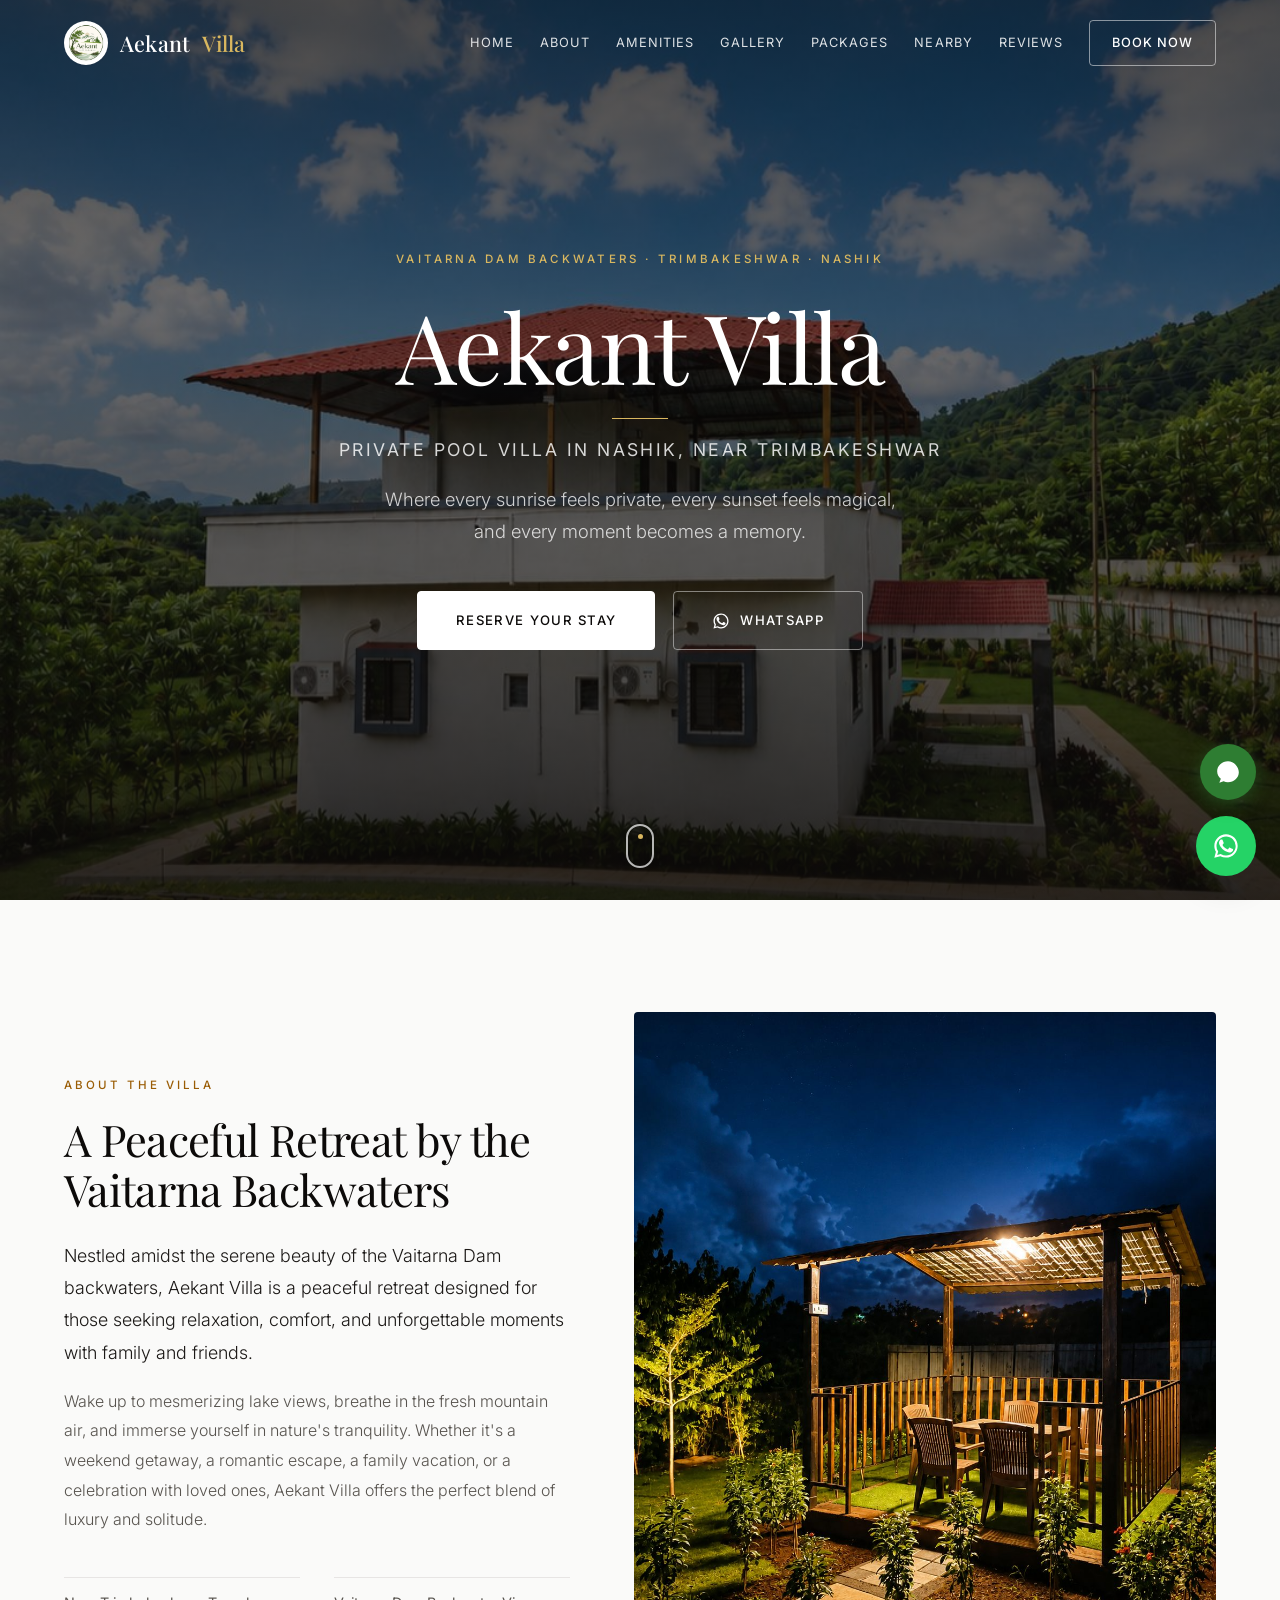
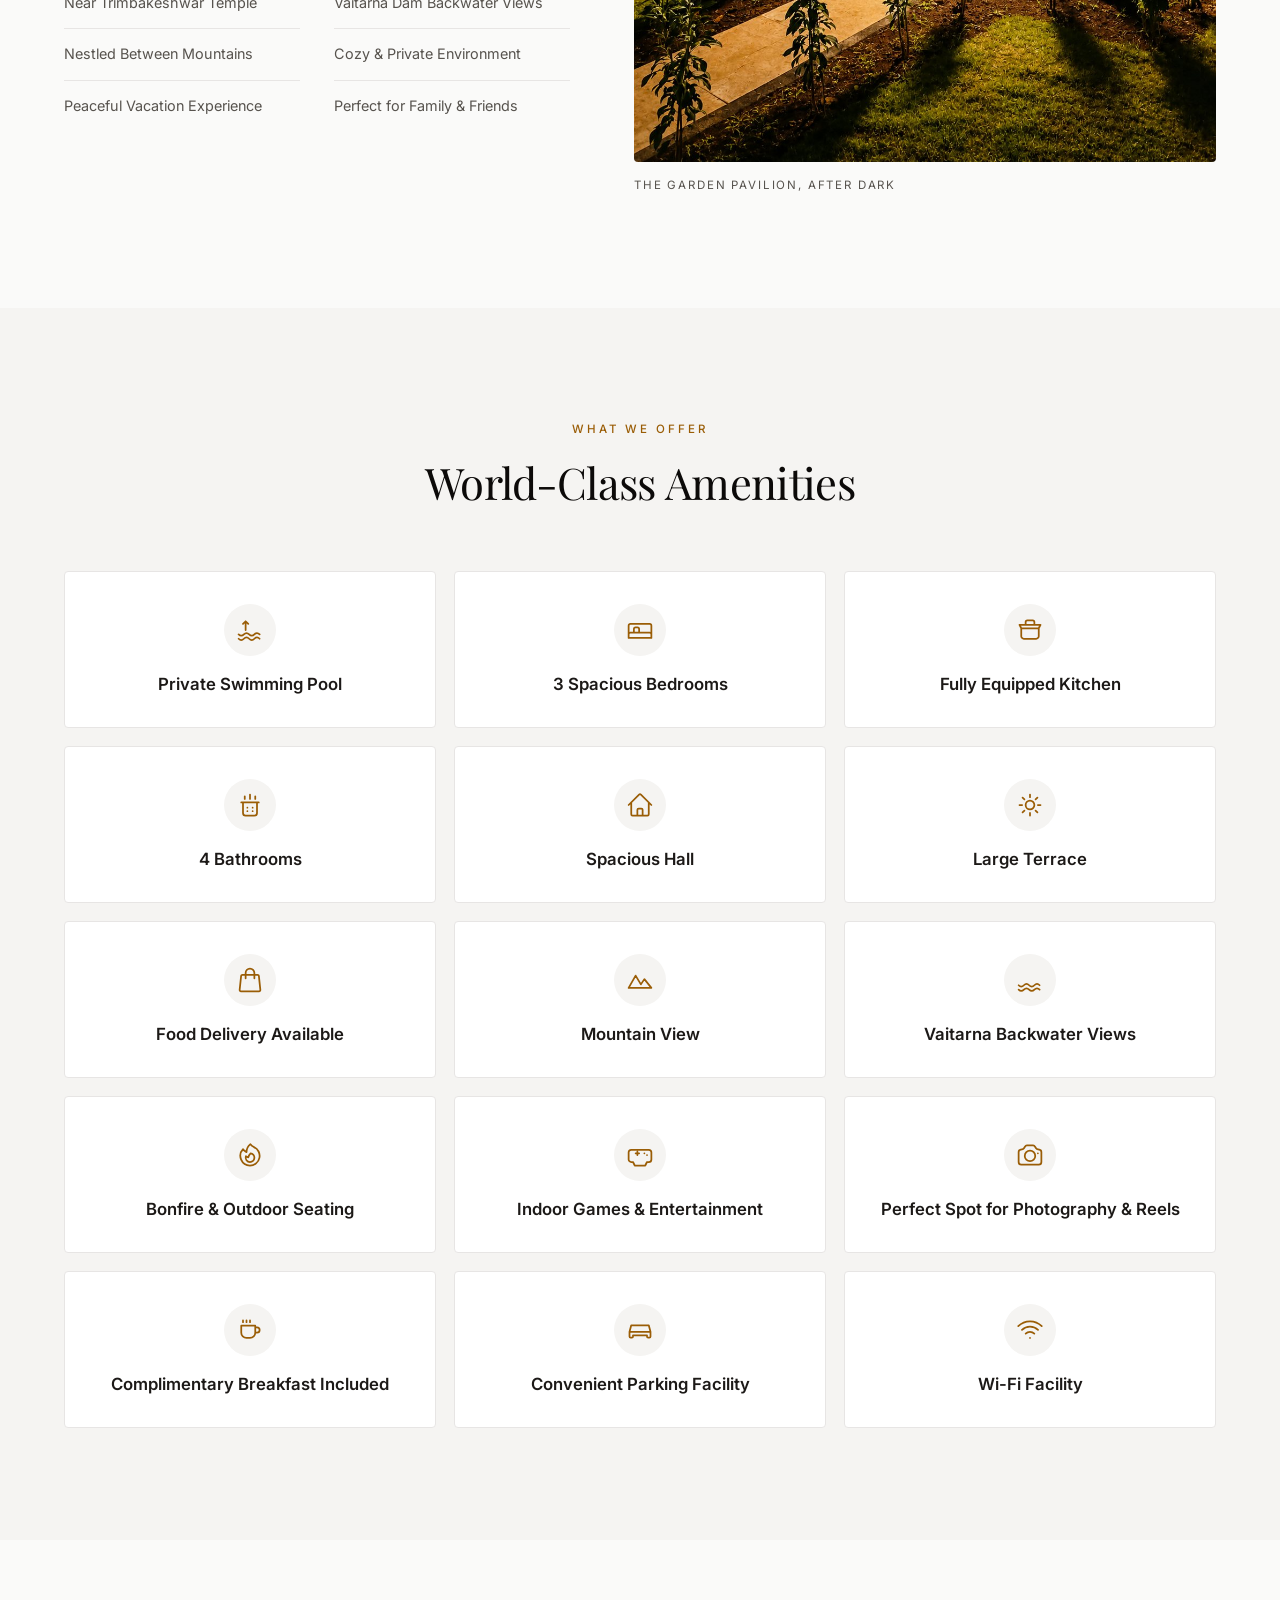
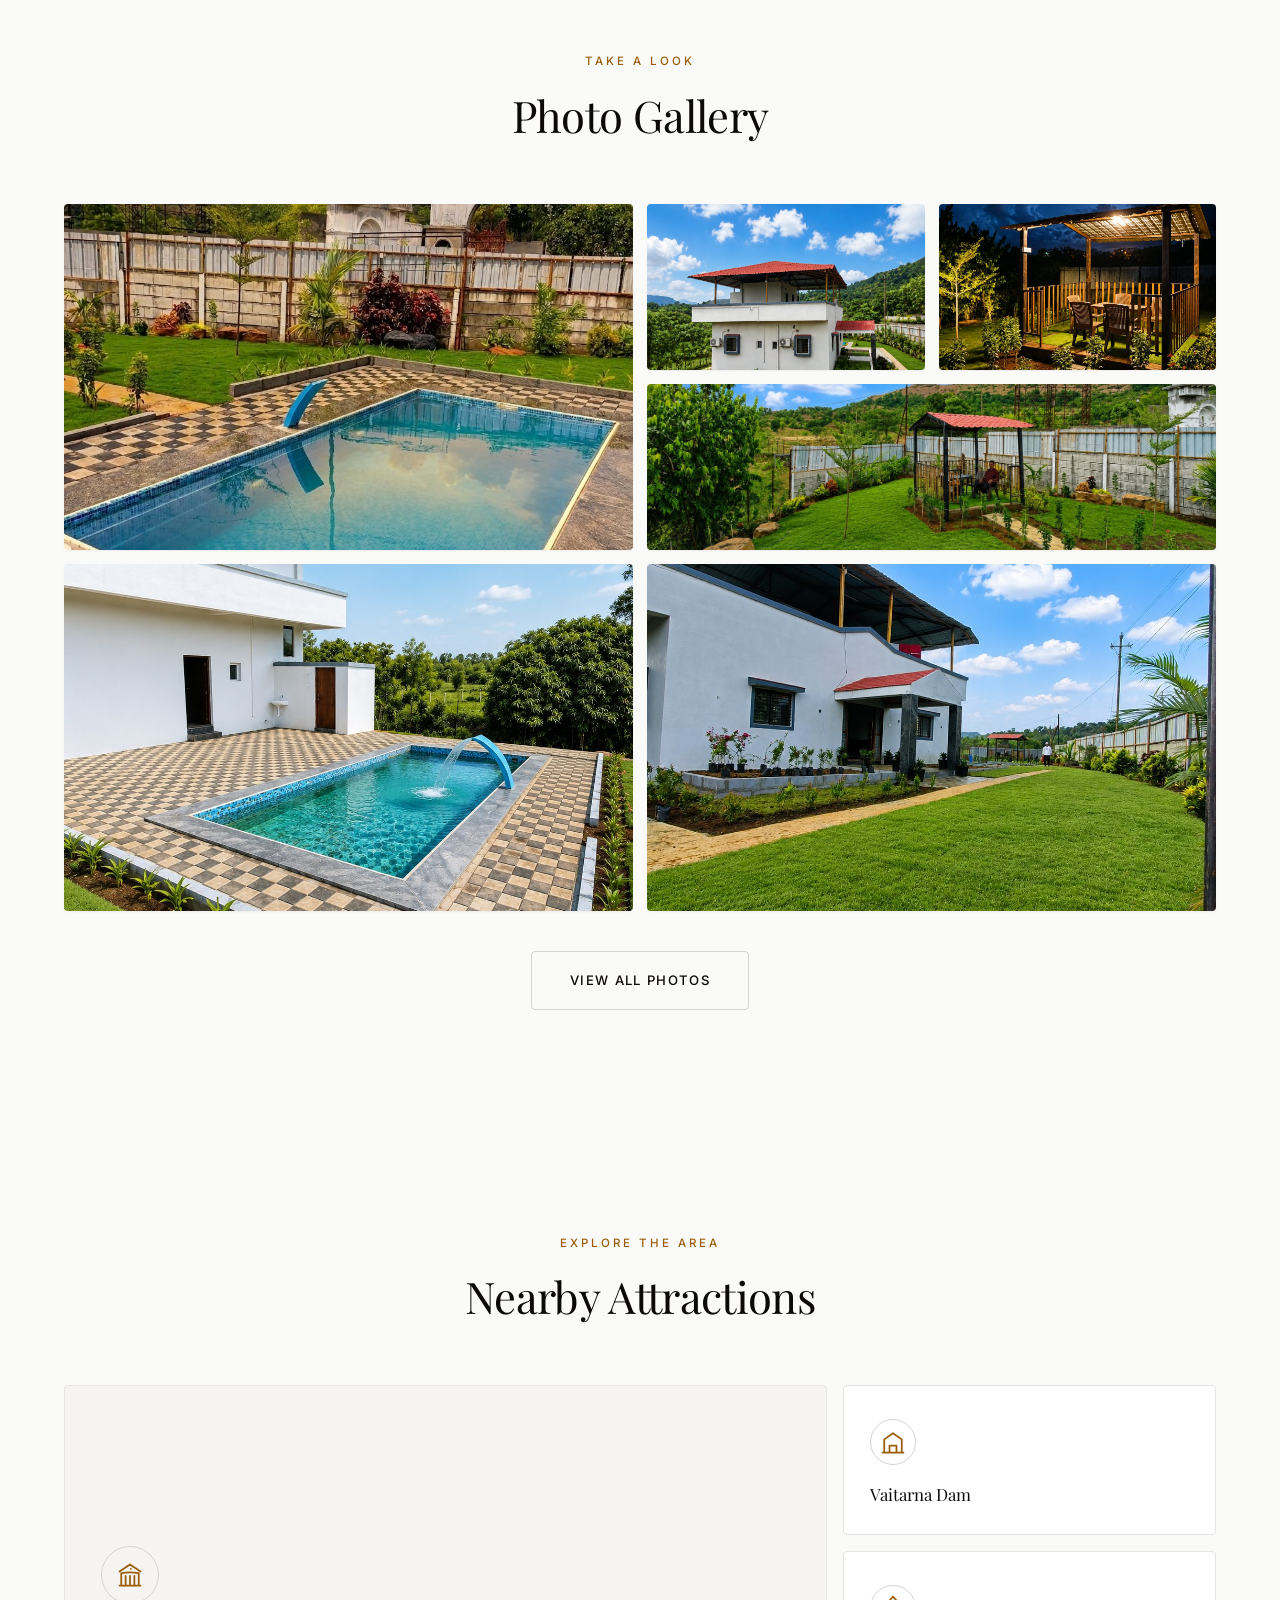
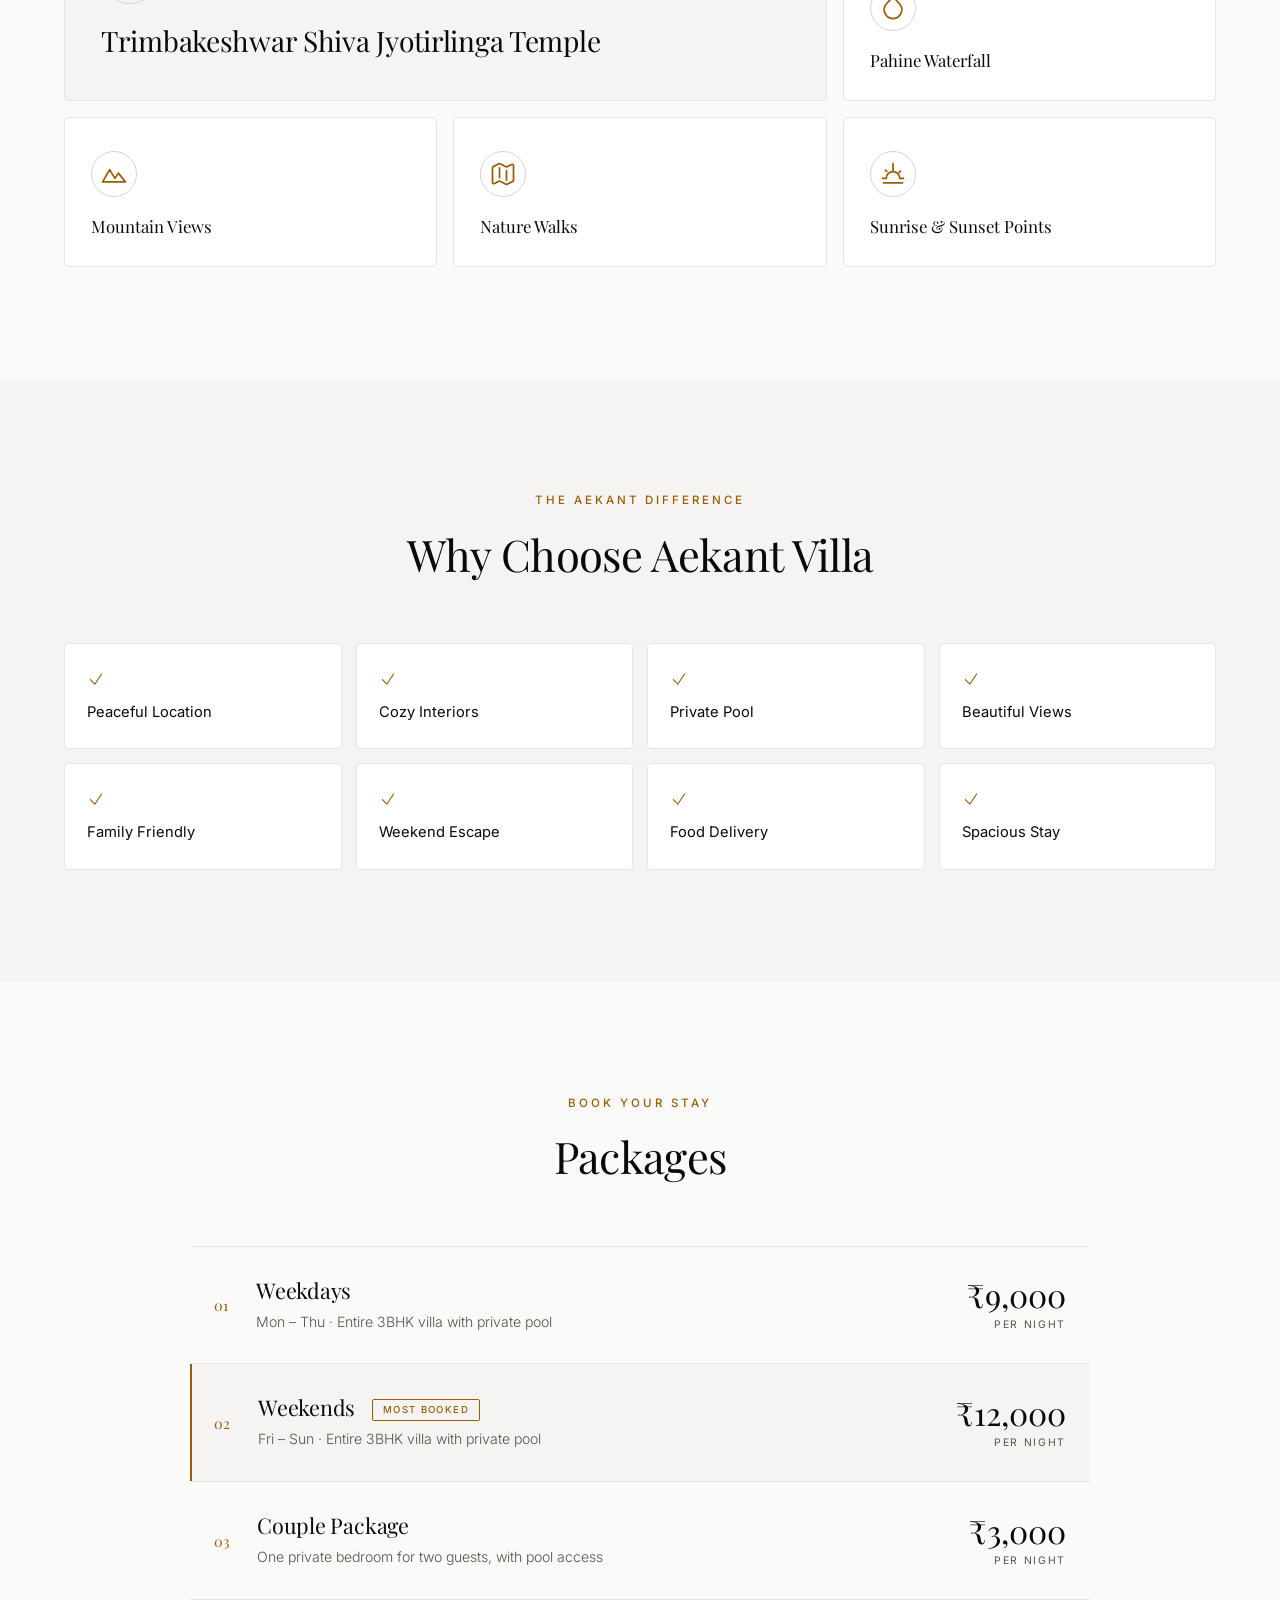
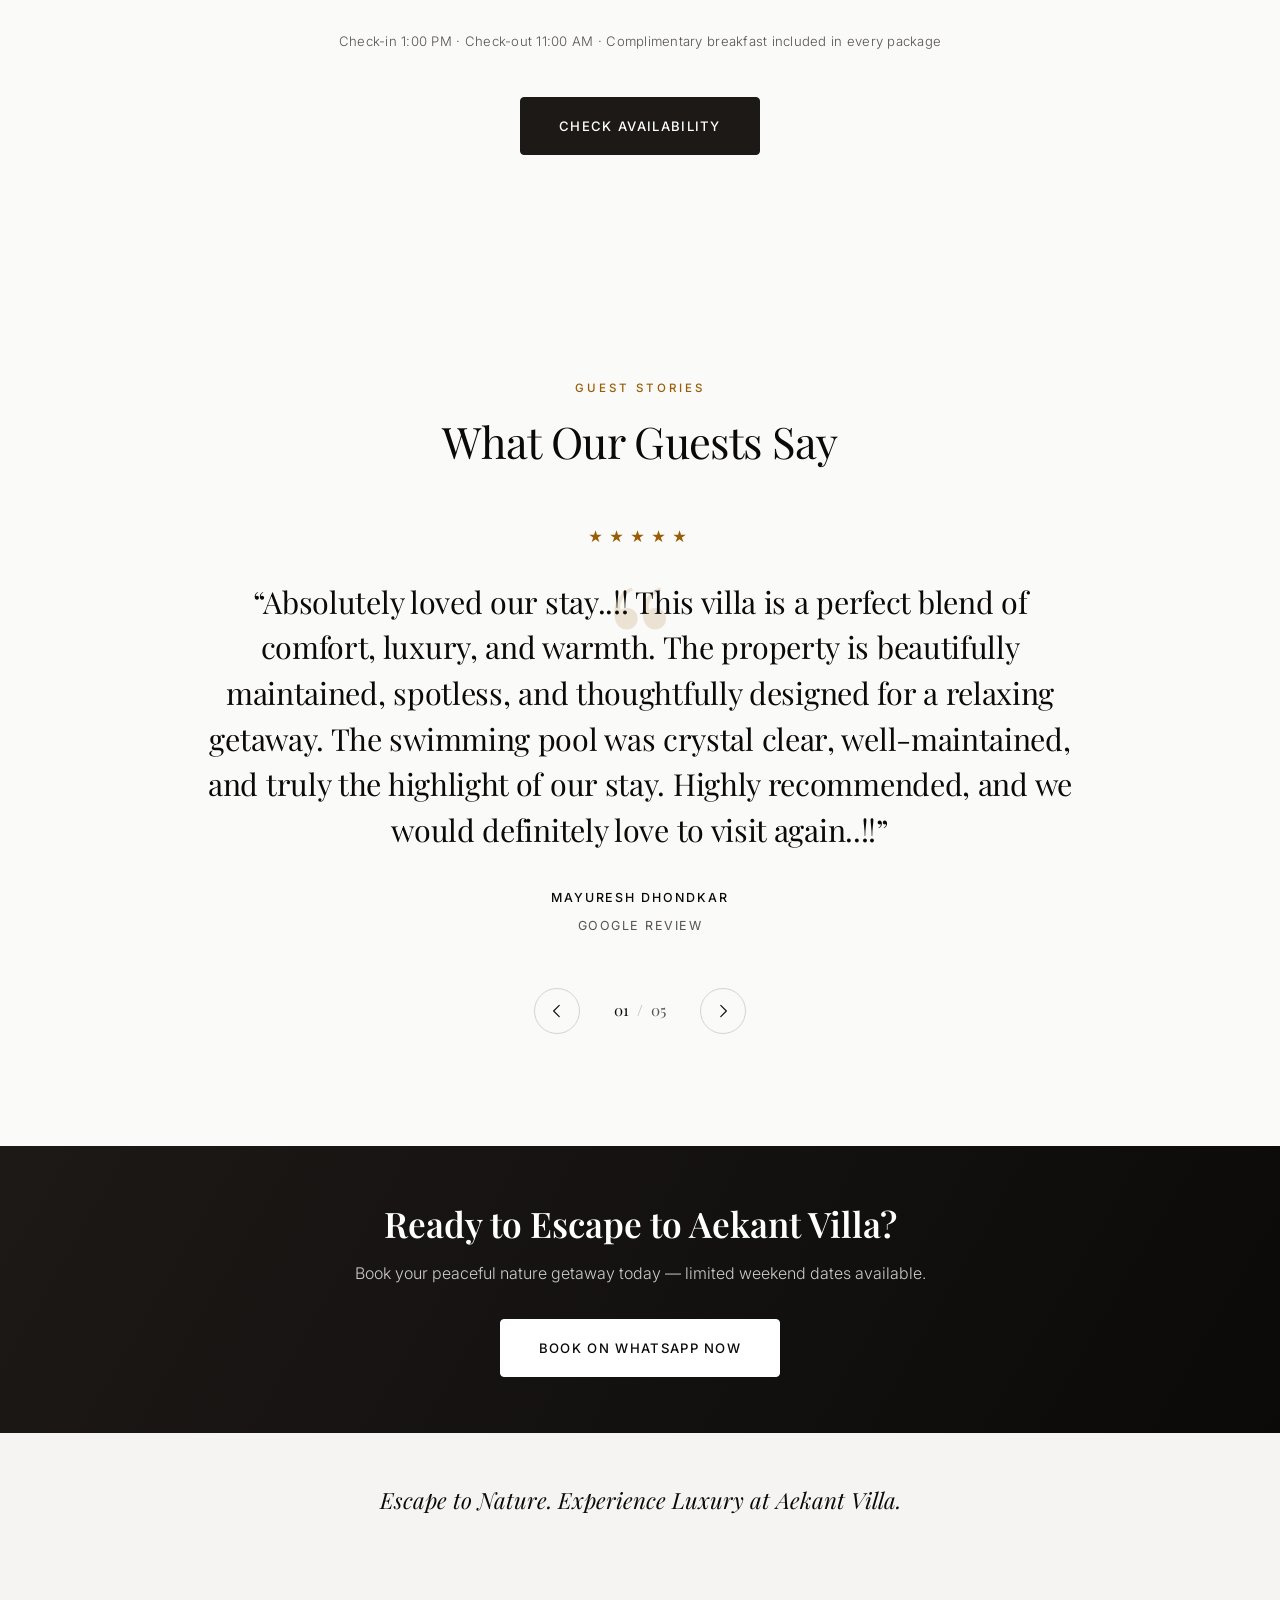
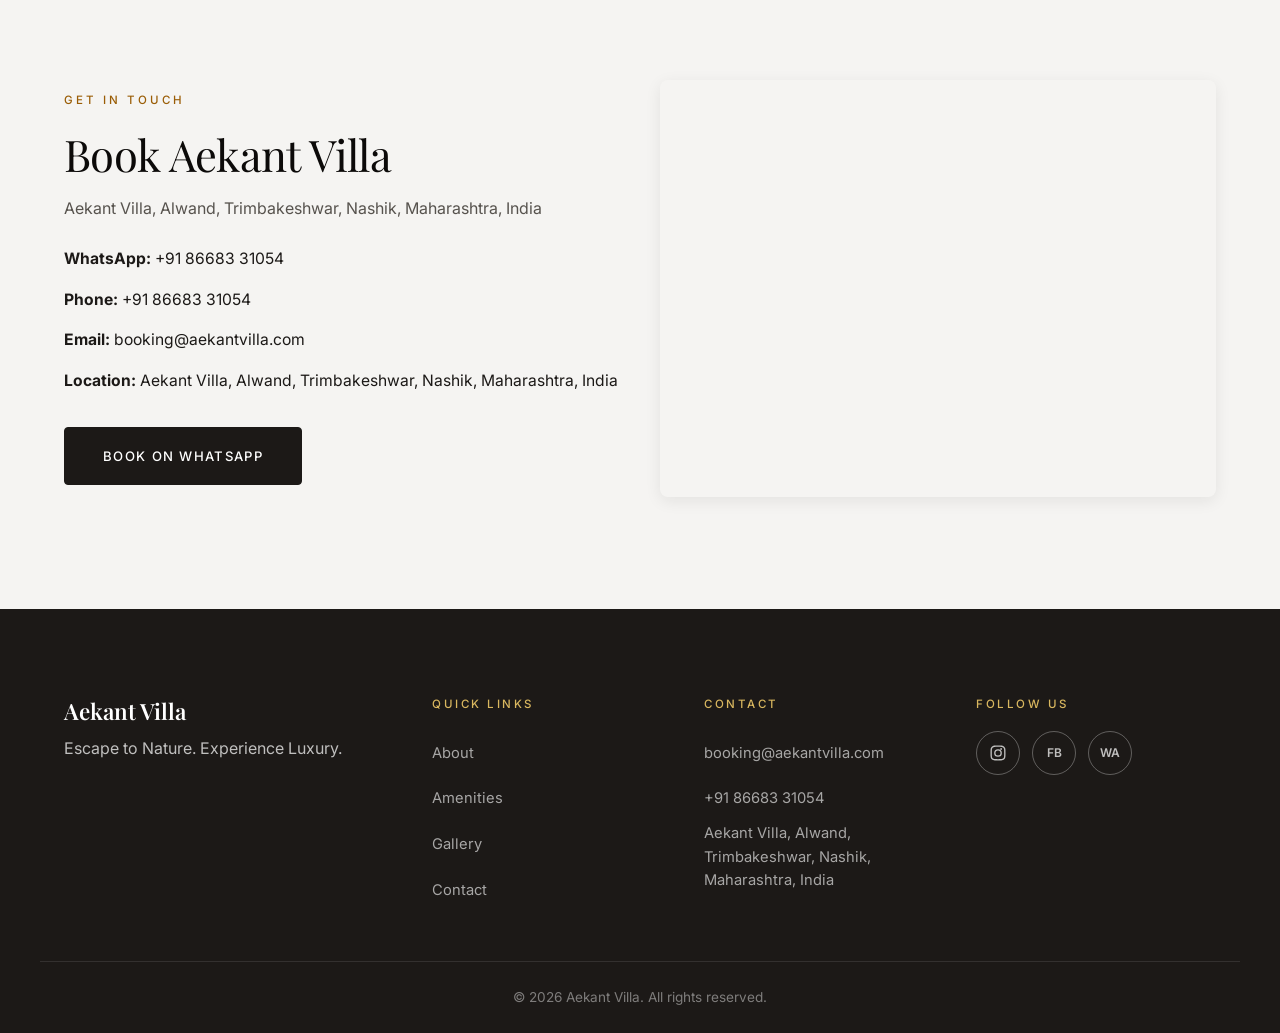
==== commit b26442f3: "Add 24/7 chatbot widget for guest enquiries Self-contained floating chat assistant (js/chatbot.js) t" ====
--- a/index.html
+++ b/index.html
@@ -975,5 +975,6 @@
 
 <script src="js/manifest.js"></script>
 <script src="js/script.js"></script>
+<script src="js/chatbot.js"></script>
 </body>
 </html>
